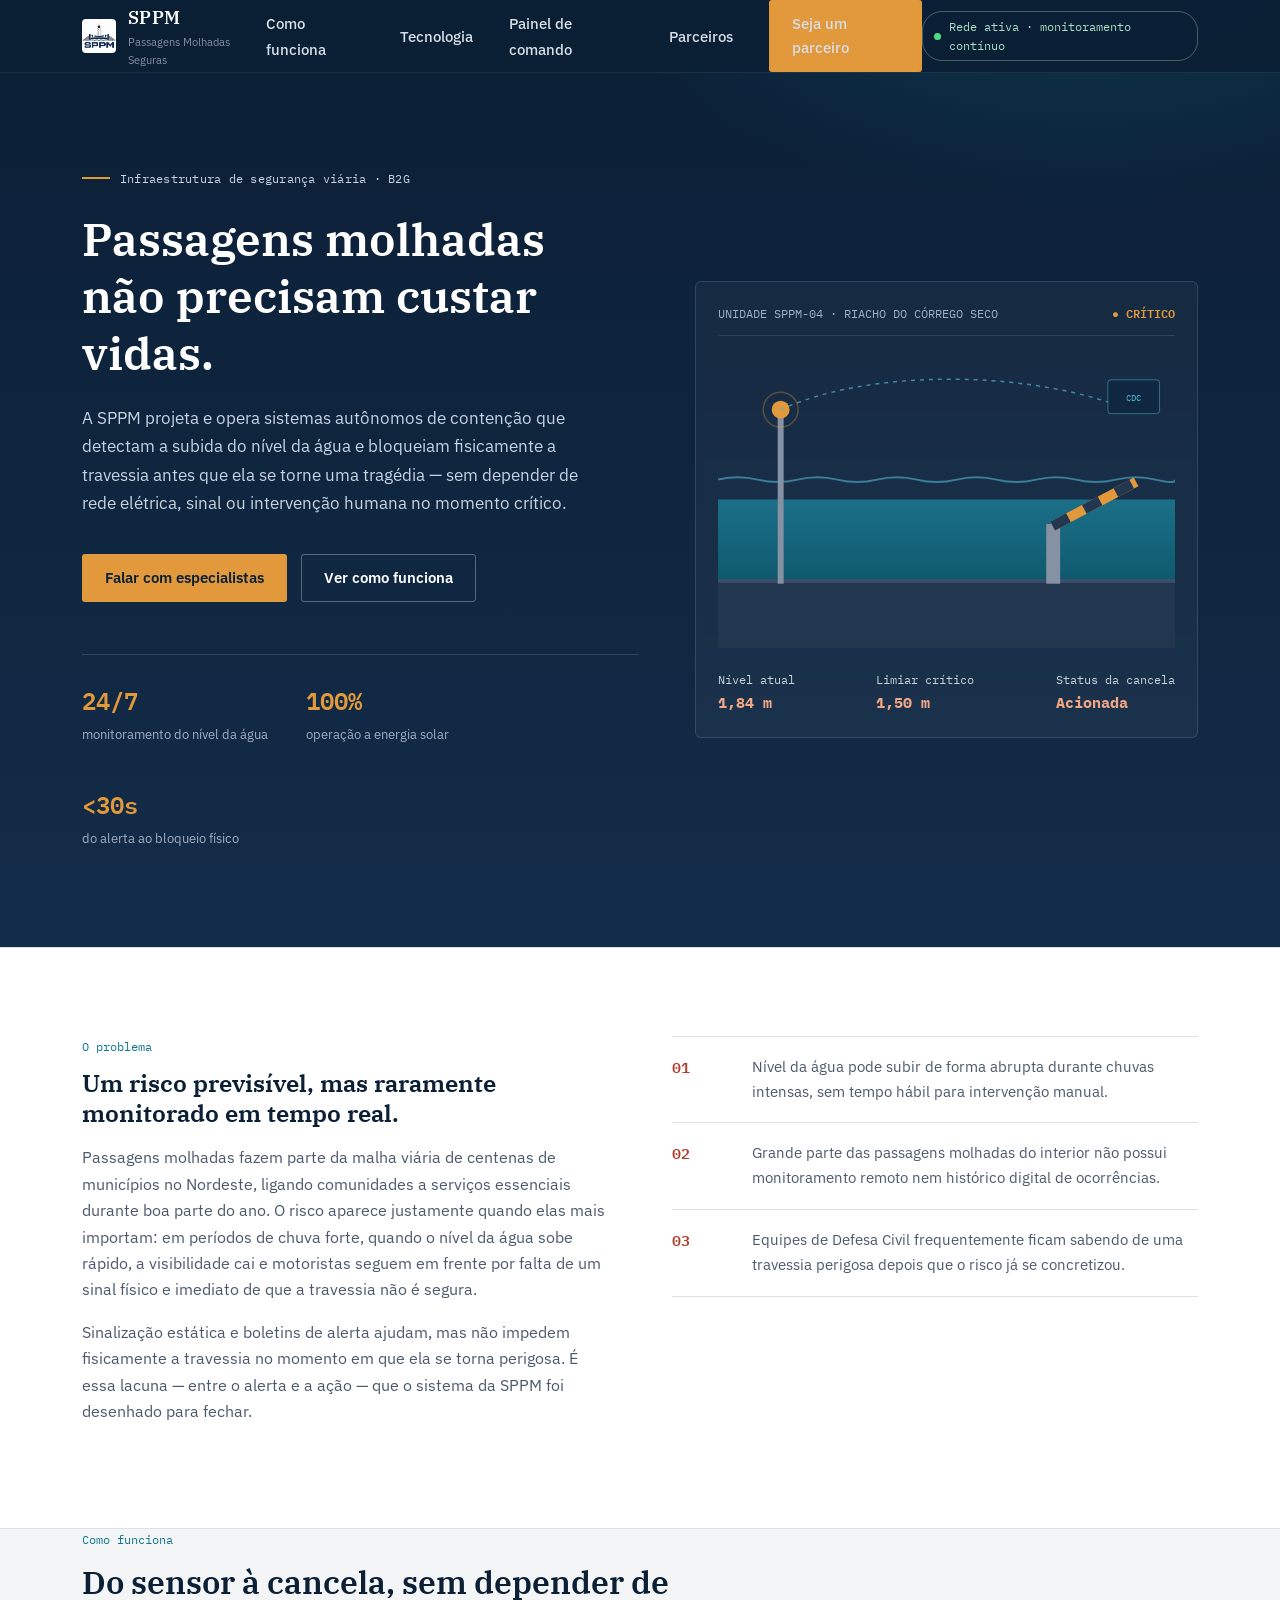
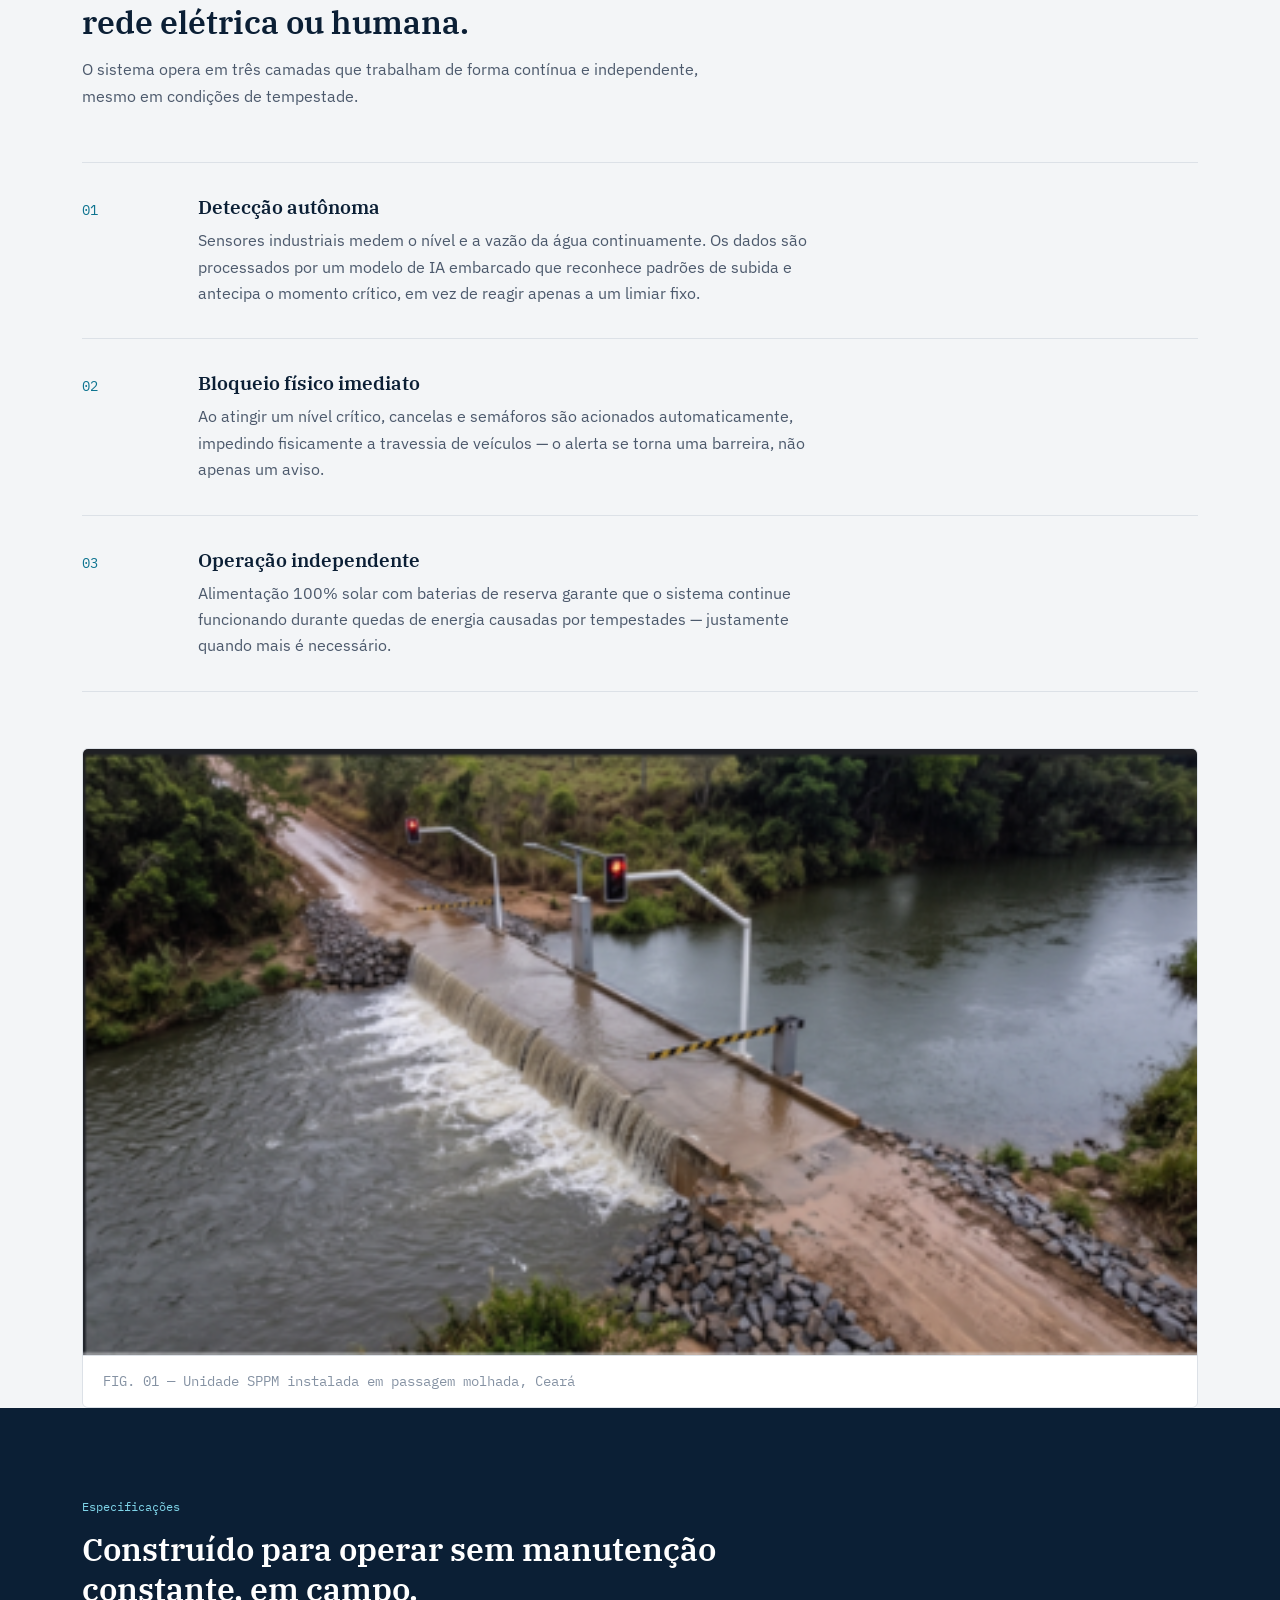
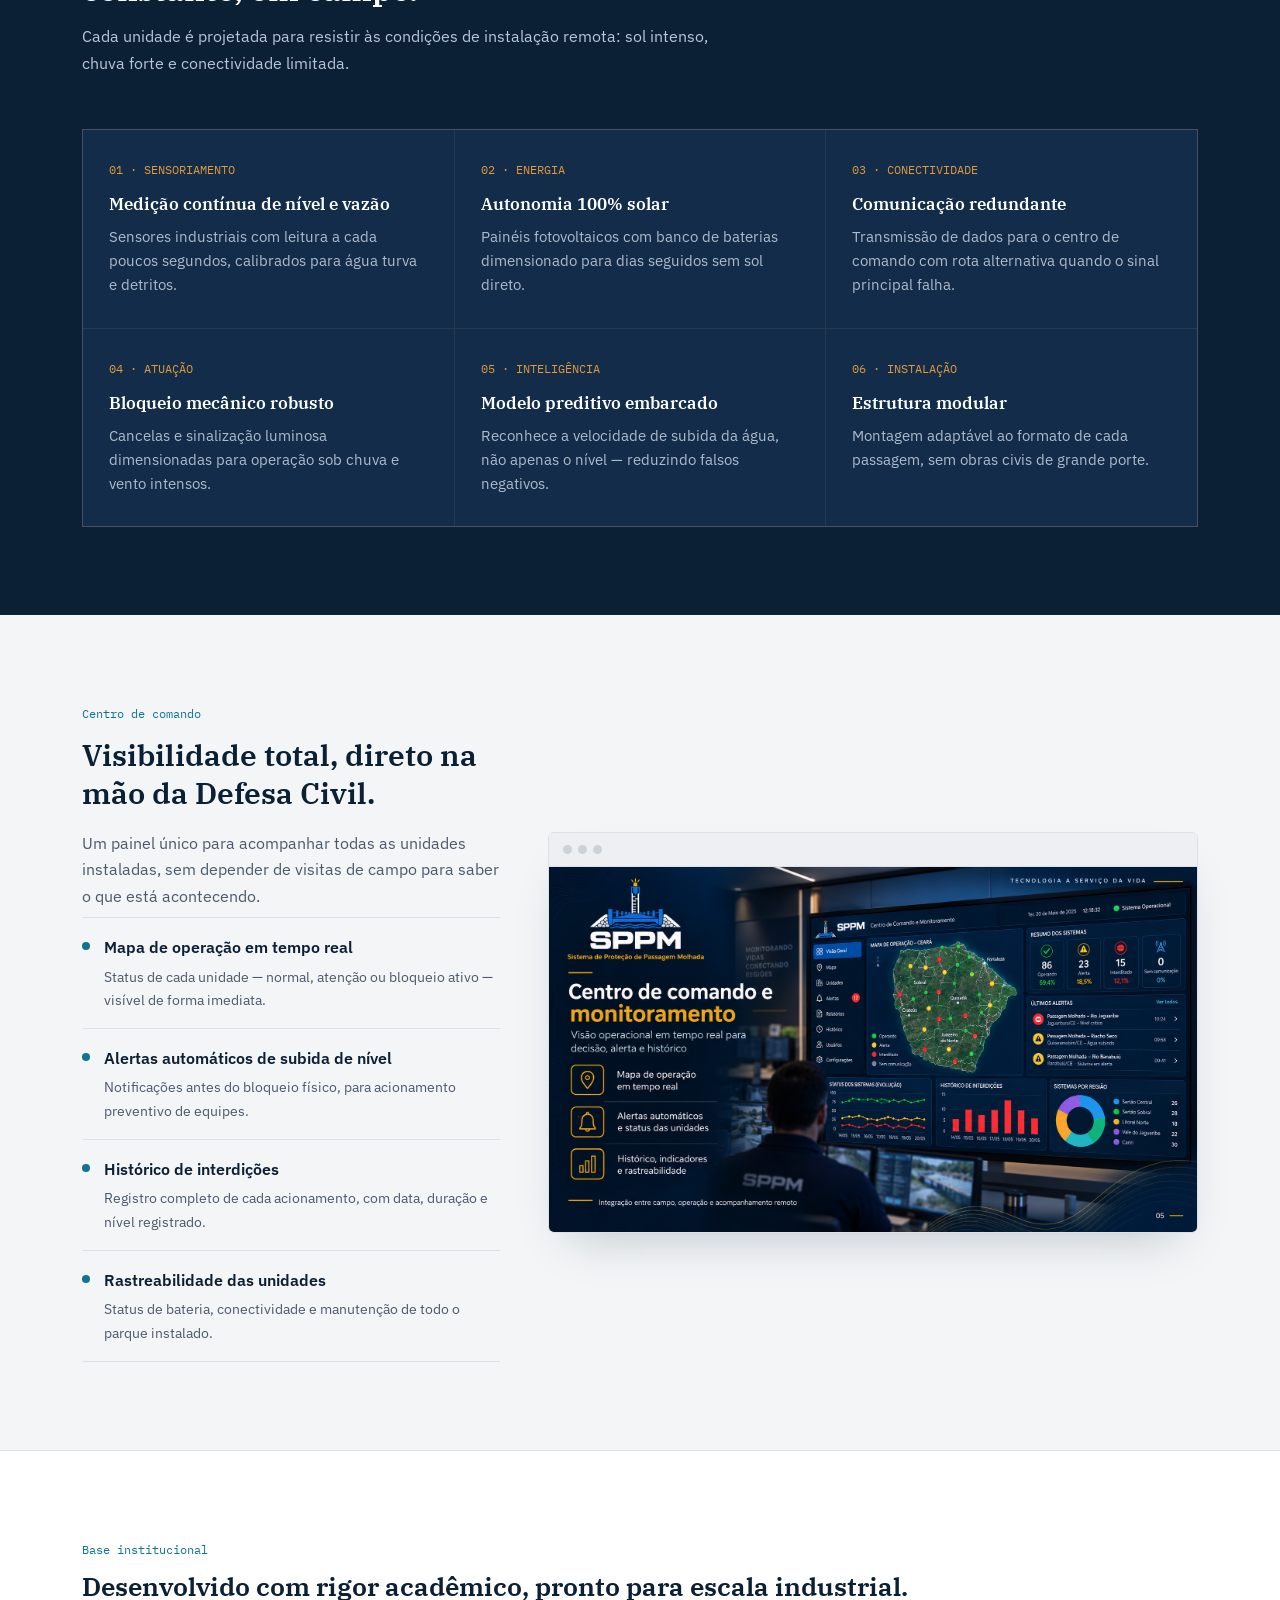
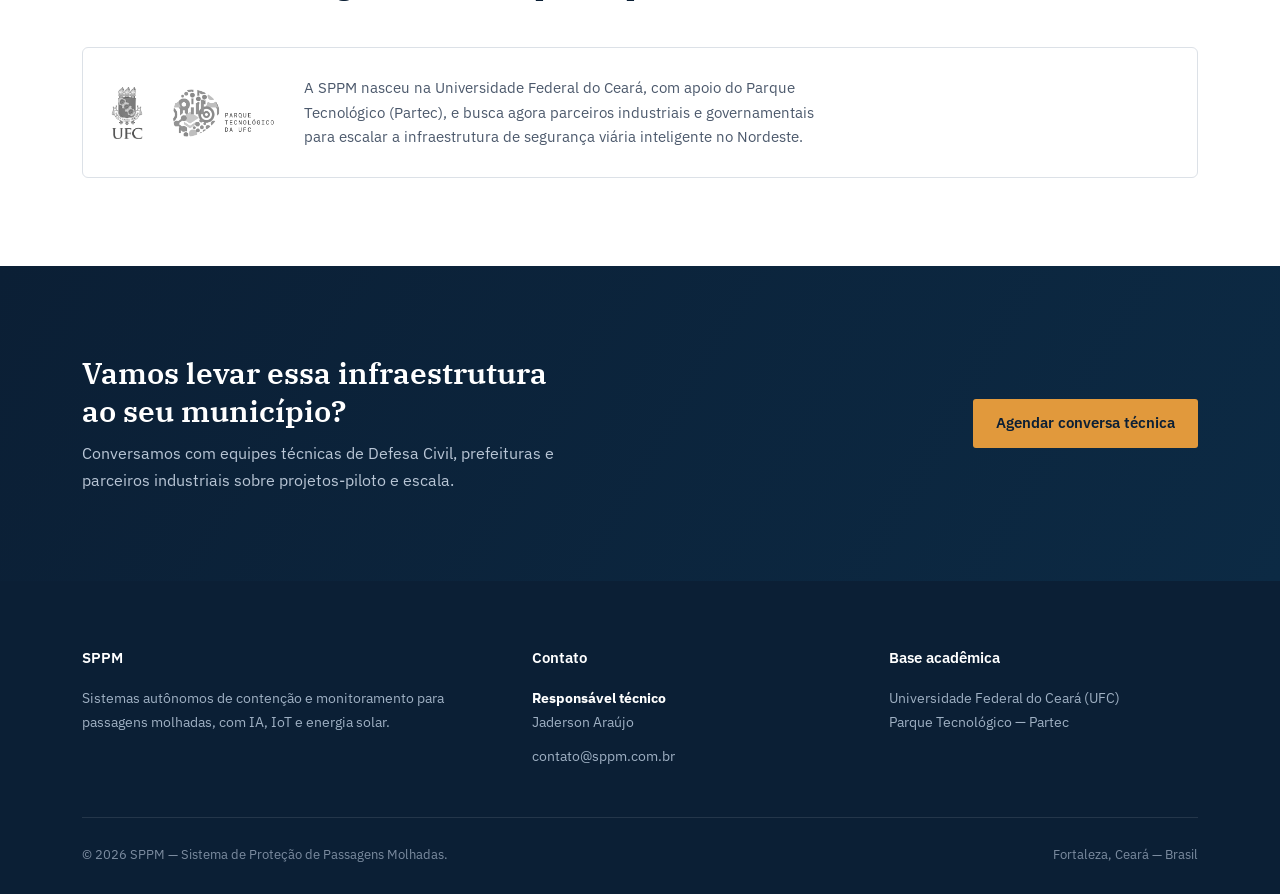
==== index.html @ a1c2010a "Update print statement from 'Hello' to 'Goodbye'" ====
<!DOCTYPE html>
<html lang="pt-BR">
<head>
<meta charset="UTF-8">
<meta name="viewport" content="width=device-width, initial-scale=1.0">
<title>SPPM — Sistema de Proteção de Passagens Molhadas</title>
<meta name="description" content="Contenção e monitoramento autônomo para passagens molhadas, com IA, IoT e energia solar. Infraestrutura de segurança viária para Defesa Civil e municípios.">
<link rel="preconnect" href="https://fonts.googleapis.com">
<link rel="preconnect" href="https://fonts.gstatic.com" crossorigin>
<link href="https://fonts.googleapis.com/css2?family=IBM+Plex+Serif:wght@500;600;700&family=IBM+Plex+Sans:wght@400;500;600;700&family=IBM+Plex+Mono:wght@400;500;600&display=swap" rel="stylesheet">
<style>
  :root{
    --ink:#0B1F35;
    --ink-2:#132C49;
    --steel:#4C596C;
    --steel-light:#8592A3;
    --paper:#F3F5F7;
    --panel:#FFFFFF;
    --line:#DCE1E7;
    --amber:#E1993C;
    --amber-dark:#B9782A;
    --teal:#0E7490;
    --danger:#B23A2A;
    --radius-sm:3px;
    --radius-md:6px;
    --maxw:1180px;
  }

  *{ margin:0; padding:0; box-sizing:border-box; }

  html{ scroll-behavior:smooth; }

  body{
    background:var(--paper);
    color:var(--steel);
    font-family:'IBM Plex Sans', sans-serif;
    font-size:16px;
    line-height:1.65;
    -webkit-font-smoothing:antialiased;
  }

  h1,h2,h3,h4{
    font-family:'IBM Plex Serif', serif;
    color:var(--ink);
    font-weight:600;
    line-height:1.25;
  }

  .mono{
    font-family:'IBM Plex Mono', monospace;
  }

  a{ color:inherit; }

  img{ max-width:100%; display:block; }

  .wrap{
    max-width:var(--maxw);
    margin:0 auto;
    padding:0 32px;
  }

  :focus-visible{
    outline:2px solid var(--amber);
    outline-offset:3px;
  }

  @media (prefers-reduced-motion: reduce){
    *{ animation-duration:0.001ms !important; animation-iteration-count:1 !important; transition-duration:0.001ms !important; scroll-behavior:auto !important; }
  }

  /* ---------- Header ---------- */
  header{
    position:fixed;
    top:0; left:0; right:0;
    z-index:1000;
    background:rgba(11,31,53,0.96);
    backdrop-filter:blur(6px);
    border-bottom:1px solid rgba(255,255,255,0.08);
  }

  .nav{
    display:flex;
    align-items:center;
    justify-content:space-between;
    height:72px;
    max-width:var(--maxw);
    margin:0 auto;
    padding:0 32px;
  }

  .brand{
    display:flex;
    align-items:center;
    gap:12px;
    text-decoration:none;
    color:#fff;
  }

  .brand img{
    height:34px;
    width:34px;
    object-fit:cover;
    border-radius:4px;
  }

  .brand-name{
    font-family:'IBM Plex Serif', serif;
    font-weight:600;
    font-size:1.15rem;
    letter-spacing:0.3px;
  }

  .brand-sub{
    display:block;
    font-family:'IBM Plex Sans', sans-serif;
    font-size:0.68rem;
    color:var(--steel-light);
    font-weight:400;
    margin-top:1px;
  }

  .nav-links{
    display:flex;
    align-items:center;
    gap:36px;
    list-style:none;
  }

  .nav-links a{
    color:#D7DEE7;
    text-decoration:none;
    font-size:0.92rem;
    font-weight:500;
    transition:color 0.2s;
  }

  .nav-links a:hover{ color:#fff; }

  .status-pill{
    display:flex;
    align-items:center;
    gap:8px;
    font-family:'IBM Plex Mono', monospace;
    font-size:0.72rem;
    color:#A9E0C4;
    border:1px solid rgba(169,224,196,0.35);
    padding:5px 11px;
    border-radius:20px;
  }

  .status-dot{
    width:7px; height:7px;
    border-radius:50%;
    background:#4ADE80;
    box-shadow:0 0 0 0 rgba(74,222,128,0.6);
    animation:pulse 2.2s infinite;
  }

  @keyframes pulse{
    0%{ box-shadow:0 0 0 0 rgba(74,222,128,0.5); }
    70%{ box-shadow:0 0 0 7px rgba(74,222,128,0); }
    100%{ box-shadow:0 0 0 0 rgba(74,222,128,0); }
  }

  .btn{
    display:inline-block;
    padding:11px 22px;
    border-radius:var(--radius-sm);
    font-weight:600;
    font-size:0.92rem;
    text-decoration:none;
    border:1px solid transparent;
    cursor:pointer;
    transition:all 0.2s ease;
  }

  .btn-primary{
    background:var(--amber);
    color:var(--ink);
  }
  .btn-primary:hover{ background:#eaa957; }

  .btn-ghost{
    background:transparent;
    border-color:rgba(255,255,255,0.3);
    color:#fff;
  }
  .btn-ghost:hover{ border-color:#fff; }

  .nav-toggle{
    display:none;
    background:none;
    border:none;
    color:#fff;
    font-size:1.6rem;
    cursor:pointer;
  }

  /* ---------- Hero ---------- */
  .hero{
    background:
      radial-gradient(ellipse 900px 500px at 85% -10%, rgba(14,116,144,0.35), transparent 60%),
      linear-gradient(180deg, var(--ink) 0%, var(--ink-2) 100%);
    padding:168px 0 96px;
    color:#fff;
    position:relative;
    overflow:hidden;
  }

  .hero-grid{
    display:grid;
    grid-template-columns:1.05fr 0.95fr;
    gap:56px;
    align-items:center;
  }

  .eyebrow-row{
    display:flex;
    align-items:center;
    gap:10px;
    margin-bottom:22px;
  }

  .eyebrow-line{
    width:28px; height:2px;
    background:var(--amber);
  }

  .eyebrow{
    font-family:'IBM Plex Mono', monospace;
    font-size:0.78rem;
    color:#C7D3E0;
    letter-spacing:0.02em;
  }

  .hero h1{
    color:#fff;
    font-size:2.85rem;
    max-width:600px;
    margin-bottom:22px;
  }

  .hero-lede{
    font-size:1.08rem;
    color:#C7D3E0;
    max-width:520px;
    margin-bottom:36px;
  }

  .hero-actions{
    display:flex;
    gap:14px;
    margin-bottom:52px;
    flex-wrap:wrap;
  }

  .hero-meta{
    display:flex;
    gap:38px;
    flex-wrap:wrap;
    border-top:1px solid rgba(255,255,255,0.14);
    padding-top:26px;
  }

  .hero-meta-item .num{
    font-family:'IBM Plex Mono', monospace;
    font-size:1.5rem;
    color:var(--amber);
    font-weight:600;
    display:block;
  }

  .hero-meta-item .label{
    font-size:0.82rem;
    color:#9FB0C3;
    margin-top:2px;
  }

  /* Hero diagram */
  .hero-panel{
    background:rgba(255,255,255,0.04);
    border:1px solid rgba(255,255,255,0.12);
    border-radius:var(--radius-md);
    padding:22px;
    backdrop-filter:blur(2px);
  }

  .hero-panel-head{
    display:flex;
    justify-content:space-between;
    align-items:center;
    margin-bottom:14px;
    font-family:'IBM Plex Mono', monospace;
    font-size:0.72rem;
    color:#9FB0C3;
    border-bottom:1px solid rgba(255,255,255,0.1);
    padding-bottom:12px;
  }

  .hero-panel-head .tag{
    color:var(--amber);
    font-weight:600;
  }

  .readout{
    font-family:'IBM Plex Mono', monospace;
    font-size:0.74rem;
    color:#C7D3E0;
    display:flex;
    justify-content:space-between;
    padding-top:14px;
  }

  .readout strong{
    color:#fff;
    font-size:0.95rem;
  }

  .readout.critical strong{ color:#F0A784; }

  /* ---------- Sections general ---------- */
  section{
    padding:88px 0;
  }

  .section-head{
    max-width:640px;
    margin-bottom:52px;
  }

  .section-tag{
    font-family:'IBM Plex Mono', monospace;
    font-size:0.78rem;
    color:var(--teal);
    margin-bottom:12px;
    display:block;
  }

  .section-head h2{
    font-size:2rem;
    margin-bottom:14px;
  }

  .section-head p{
    font-size:1.03rem;
    color:var(--steel);
  }

  /* ---------- Contexto / problema ---------- */
  .contexto{
    background:var(--panel);
    border-top:1px solid var(--line);
    border-bottom:1px solid var(--line);
  }

  .contexto-grid{
    display:grid;
    grid-template-columns:1fr 1fr;
    gap:64px;
    align-items:start;
  }

  .contexto-grid h3{
    font-size:1.5rem;
    margin-bottom:16px;
  }

  .contexto-grid p{
    margin-bottom:16px;
  }

  .fact-list{
    list-style:none;
    border-top:1px solid var(--line);
  }

  .fact-list li{
    display:flex;
    gap:16px;
    padding:18px 0;
    border-bottom:1px solid var(--line);
  }

  .fact-list .fig{
    font-family:'IBM Plex Mono', monospace;
    font-weight:600;
    color:var(--danger);
    min-width:64px;
    font-size:0.95rem;
  }

  .fact-list .desc{
    font-size:0.94rem;
    color:var(--steel);
  }

  /* ---------- Como funciona ---------- */
  .steps{
    counter-reset:step;
  }

  .step-row{
    display:grid;
    grid-template-columns:88px 1fr;
    gap:28px;
    padding:32px 0;
    border-top:1px solid var(--line);
  }

  .steps .step-row:last-child{
    border-bottom:1px solid var(--line);
  }

  .step-num{
    counter-increment:step;
    font-family:'IBM Plex Mono', monospace;
    font-size:0.85rem;
    color:var(--teal);
    padding-top:4px;
  }

  .step-num::before{
    content:"0" counter(step);
  }

  .step-body h4{
    font-size:1.2rem;
    color:var(--ink);
    margin-bottom:8px;
  }

  .step-body p{
    max-width:620px;
    color:var(--steel);
  }

  .como-media{
    margin-top:56px;
    border:1px solid var(--line);
    border-radius:var(--radius-md);
    overflow:hidden;
  }

  .como-media img{ width:100%; }

  .como-media-caption{
    padding:14px 20px;
    font-size:0.86rem;
    color:var(--steel-light);
    background:var(--panel);
    border-top:1px solid var(--line);
    font-family:'IBM Plex Mono', monospace;
  }

  /* ---------- Especificações técnicas ---------- */
  .tecnologia{
    background:var(--ink);
    color:#fff;
  }

  .tecnologia .section-head h2,
  .tecnologia .section-head p{
    color:#fff;
  }
  .tecnologia .section-head p{ color:#B9C6D6; }

  .spec-grid{
    display:grid;
    grid-template-columns:repeat(3, 1fr);
    gap:1px;
    background:rgba(255,255,255,0.12);
    border:1px solid rgba(255,255,255,0.12);
  }

  .spec-card{
    background:var(--ink-2);
    padding:30px 26px;
  }

  .spec-card .idx{
    font-family:'IBM Plex Mono', monospace;
    font-size:0.75rem;
    color:var(--amber);
    display:block;
    margin-bottom:14px;
  }

  .spec-card h4{
    color:#fff;
    font-size:1.05rem;
    margin-bottom:10px;
  }

  .spec-card p{
    color:#AEBBCC;
    font-size:0.92rem;
  }

  /* ---------- Painel / comando ---------- */
  .comando{
    background:var(--paper);
  }

  .comando-layout{
    display:grid;
    grid-template-columns:0.9fr 1.4fr;
    gap:48px;
    align-items:center;
  }

  .comando-feature{
    display:flex;
    gap:14px;
    padding:16px 0;
    border-top:1px solid var(--line);
  }

  .comando-feature:last-child{ border-bottom:1px solid var(--line); }

  .comando-feature .dot{
    width:8px; height:8px;
    border-radius:50%;
    background:var(--teal);
    margin-top:8px;
    flex-shrink:0;
  }

  .comando-feature h5{
    color:var(--ink);
    font-size:1rem;
    font-family:'IBM Plex Sans', sans-serif;
    font-weight:600;
    margin-bottom:4px;
  }

  .comando-feature p{
    font-size:0.9rem;
    color:var(--steel);
  }

  .painel-frame{
    border:1px solid var(--line);
    border-radius:var(--radius-md);
    overflow:hidden;
    background:var(--panel);
    box-shadow:0 24px 48px -24px rgba(11,31,53,0.25);
  }

  .painel-frame-bar{
    display:flex;
    gap:6px;
    padding:12px 14px;
    background:#EDEFF2;
    border-bottom:1px solid var(--line);
  }

  .painel-frame-bar span{
    width:9px; height:9px;
    border-radius:50%;
    background:#CBD2DA;
  }

  /* ---------- Parceiros ---------- */
  .parceiros{
    border-top:1px solid var(--line);
    background:var(--panel);
  }

  .parceiros-head{
    display:flex;
    justify-content:space-between;
    align-items:flex-end;
    gap:24px;
    margin-bottom:44px;
    flex-wrap:wrap;
  }

  .parceiros-head h2{ font-size:1.6rem; }

  .base-academica{
    display:flex;
    align-items:center;
    gap:28px;
    padding:28px;
    border:1px solid var(--line);
    border-radius:var(--radius-md);
    flex-wrap:wrap;
  }

  .base-academica img{
    height:52px;
    filter:grayscale(100%);
    opacity:0.75;
  }

  .base-academica p{
    font-size:0.92rem;
    color:var(--steel);
    max-width:520px;
  }

  /* ---------- CTA final ---------- */
  .cta-final{
    background:linear-gradient(120deg, var(--ink) 0%, #0C2A44 100%);
    color:#fff;
    text-align:left;
  }

  .cta-final-inner{
    display:flex;
    justify-content:space-between;
    align-items:center;
    gap:40px;
    flex-wrap:wrap;
  }

  .cta-final h2{
    color:#fff;
    font-size:1.9rem;
    max-width:480px;
    margin-bottom:10px;
  }

  .cta-final p{
    color:#B9C6D6;
    max-width:480px;
  }

  /* ---------- Footer ---------- */
  footer{
    background:var(--ink);
    color:#B9C6D6;
    padding:64px 0 28px;
  }

  .footer-grid{
    display:grid;
    grid-template-columns:1.3fr 1fr 1fr;
    gap:48px;
    padding-bottom:40px;
    border-bottom:1px solid rgba(255,255,255,0.1);
  }

  .footer-grid h5{
    color:#fff;
    font-size:0.95rem;
    margin-bottom:16px;
    font-family:'IBM Plex Sans', sans-serif;
    font-weight:600;
  }

  .footer-grid p, .footer-grid a{
    font-size:0.9rem;
    color:#9FB0C3;
    text-decoration:none;
    display:block;
    margin-bottom:10px;
  }

  .footer-grid a:hover{ color:#fff; }

  .footer-bottom{
    display:flex;
    justify-content:space-between;
    align-items:center;
    padding-top:26px;
    flex-wrap:wrap;
    gap:16px;
    font-size:0.82rem;
    color:#7C8CA0;
  }

  /* ---------- Responsive ---------- */
  @media (max-width: 900px){
    .nav-links{
      position:fixed;
      top:72px; left:0; right:0;
      background:var(--ink);
      flex-direction:column;
      align-items:flex-start;
      padding:24px 32px;
      gap:20px;
      border-bottom:1px solid rgba(255,255,255,0.1);
      display:none;
    }
    .nav-links.open{ display:flex; }
    .nav-toggle{ display:block; }
    .status-pill{ display:none; }

    .hero-grid,
    .contexto-grid,
    .comando-layout{
      grid-template-columns:1fr;
    }
    .hero{ padding-top:132px; }
    .hero h1{ font-size:2.1rem; }
    .spec-grid{ grid-template-columns:1fr; }
    .footer-grid{ grid-template-columns:1fr; gap:32px; }
    .cta-final-inner{ flex-direction:column; align-items:flex-start; }
    section{ padding:64px 0; }
  }
</style>
</head>
<body>

<header>
  <nav class="nav">
    <a href="#" class="brand">
      <img src="Logo.jpeg" alt="Logo SPPM" onerror="this.style.display='none'">
      <span>
        <span class="brand-name">SPPM</span>
        <span class="brand-sub">Passagens Molhadas Seguras</span>
      </span>
    </a>

    <ul class="nav-links" id="navLinks">
      <li><a href="#funciona">Como funciona</a></li>
      <li><a href="#tecnologia">Tecnologia</a></li>
      <li><a href="#painel">Painel de comando</a></li>
      <li><a href="#parceiros">Parceiros</a></li>
      <li><a href="#contato" class="btn btn-primary">Seja um parceiro</a></li>
    </ul>

    <div style="display:flex; align-items:center; gap:16px;">
      <span class="status-pill"><span class="status-dot"></span>Rede ativa · monitoramento contínuo</span>
      <button class="nav-toggle" id="navToggle" aria-label="Abrir menu" aria-expanded="false">☰</button>
    </div>
  </nav>
</header>

<section class="hero">
  <div class="wrap hero-grid">
    <div>
      <div class="eyebrow-row">
        <span class="eyebrow-line"></span>
        <span class="eyebrow">Infraestrutura de segurança viária · B2G</span>
      </div>
      <h1>Passagens molhadas não precisam custar vidas.</h1>
      <p class="hero-lede">
        A SPPM projeta e opera sistemas autônomos de contenção que detectam a subida do nível da água
        e bloqueiam fisicamente a travessia antes que ela se torne uma tragédia — sem depender de
        rede elétrica, sinal ou intervenção humana no momento crítico.
      </p>
      <div class="hero-actions">
        <a href="#contato" class="btn btn-primary">Falar com especialistas</a>
        <a href="#funciona" class="btn btn-ghost">Ver como funciona</a>
      </div>
      <div class="hero-meta">
        <div class="hero-meta-item">
          <span class="num mono">24/7</span>
          <span class="label">monitoramento do nível da água</span>
        </div>
        <div class="hero-meta-item">
          <span class="num mono">100%</span>
          <span class="label">operação a energia solar</span>
        </div>
        <div class="hero-meta-item">
          <span class="num mono">&lt;30s</span>
          <span class="label">do alerta ao bloqueio físico</span>
        </div>
      </div>
    </div>

    <div class="hero-panel">
      <div class="hero-panel-head">
        <span>UNIDADE SPPM-04 · RIACHO DO CÓRREGO SECO</span>
        <span class="tag">● CRÍTICO</span>
      </div>
      <svg viewBox="0 0 460 300" xmlns="http://www.w3.org/2000/svg" role="img" aria-label="Diagrama esquemático de sensor de nível e cancela automática sobre uma passagem molhada">
        <defs>
          <linearGradient id="waterGrad" x1="0" y1="0" x2="0" y2="1">
            <stop offset="0%" stop-color="#1B7A93" stop-opacity="0.85"/>
            <stop offset="100%" stop-color="#0E5C70" stop-opacity="0.95"/>
          </linearGradient>
        </defs>

        <!-- road -->
        <rect x="0" y="230" width="460" height="70" fill="#22364F"/>
        <rect x="0" y="230" width="460" height="4" fill="#3A4F6A"/>

        <!-- water rising, animated -->
        <rect x="0" y="150" width="460" height="80" fill="url(#waterGrad)">
          <animate attributeName="y" values="170;150;170" dur="6s" repeatCount="indefinite"/>
          <animate attributeName="height" values="60;80;60" dur="6s" repeatCount="indefinite"/>
        </rect>
        <path d="M0 150 Q 20 145 40 150 T 80 150 T 120 150 T 160 150 T 200 150 T 240 150 T 280 150 T 320 150 T 360 150 T 400 150 T 440 150 T 460 150" stroke="#4FB6CE" stroke-width="2" fill="none" opacity="0.6">
          <animate attributeName="d" dur="6s" repeatCount="indefinite"
            values="
            M0 150 Q 20 145 40 150 T 80 150 T 120 150 T 160 150 T 200 150 T 240 150 T 280 150 T 320 150 T 360 150 T 400 150 T 440 150 T 460 150;
            M0 130 Q 20 125 40 130 T 80 130 T 120 130 T 160 130 T 200 130 T 240 130 T 280 130 T 320 130 T 360 130 T 400 130 T 440 130 T 460 130;
            M0 150 Q 20 145 40 150 T 80 150 T 120 150 T 160 150 T 200 150 T 240 150 T 280 150 T 320 150 T 360 150 T 400 150 T 440 150 T 460 150"/>
        </path>

        <!-- sensor pole -->
        <rect x="60" y="60" width="6" height="175" fill="#8592A3"/>
        <circle cx="63" cy="60" r="9" fill="#E1993C"/>
        <circle cx="63" cy="60" r="16" fill="none" stroke="#E1993C" stroke-width="1.5" opacity="0.6">
          <animate attributeName="r" values="10;24;10" dur="2.4s" repeatCount="indefinite"/>
          <animate attributeName="opacity" values="0.7;0;0.7" dur="2.4s" repeatCount="indefinite"/>
        </circle>

        <!-- barrier gate -->
        <rect x="330" y="175" width="14" height="60" fill="#8592A3"/>
        <g transform="rotate(-28 337 178)">
          <rect x="337" y="172" width="95" height="10" fill="#E1993C"/>
          <rect x="337" y="172" width="18" height="10" fill="#22364F"/>
          <rect x="373" y="172" width="18" height="10" fill="#22364F"/>
          <rect x="409" y="172" width="18" height="10" fill="#22364F"/>
        </g>

        <!-- signal line to command center -->
        <path d="M63 60 C 150 20, 300 20, 400 55" stroke="#4FB6CE" stroke-width="1.5" stroke-dasharray="4 5" fill="none" opacity="0.7"/>
        <rect x="392" y="30" width="52" height="34" rx="3" fill="#0F2740" stroke="#4FB6CE" stroke-opacity="0.5"/>
        <text x="418" y="51" text-anchor="middle" font-family="IBM Plex Mono, monospace" font-size="9" fill="#4FB6CE">CDC</text>
      </svg>
      <div class="readout critical">
        <span>Nível atual<br><strong>1,84 m</strong></span>
        <span>Limiar crítico<br><strong>1,50 m</strong></span>
        <span>Status da cancela<br><strong>Acionada</strong></span>
      </div>
    </div>
  </div>
</section>

<section class="contexto">
  <div class="wrap contexto-grid">
    <div>
      <span class="section-tag mono">O problema</span>
      <h3>Um risco previsível, mas raramente monitorado em tempo real.</h3>
      <p>
        Passagens molhadas fazem parte da malha viária de centenas de municípios no Nordeste, ligando
        comunidades a serviços essenciais durante boa parte do ano. O risco aparece justamente quando
        elas mais importam: em períodos de chuva forte, quando o nível da água sobe rápido, a visibilidade
        cai e motoristas seguem em frente por falta de um sinal físico e imediato de que a travessia
        não é segura.
      </p>
      <p>
        Sinalização estática e boletins de alerta ajudam, mas não impedem fisicamente a travessia no
        momento em que ela se torna perigosa. É essa lacuna — entre o alerta e a ação — que o sistema
        da SPPM foi desenhado para fechar.
      </p>
    </div>
    <ul class="fact-list">
      <li>
        <span class="fig mono">01</span>
        <span class="desc">Nível da água pode subir de forma abrupta durante chuvas intensas, sem tempo hábil para intervenção manual.</span>
      </li>
      <li>
        <span class="fig mono">02</span>
        <span class="desc">Grande parte das passagens molhadas do interior não possui monitoramento remoto nem histórico digital de ocorrências.</span>
      </li>
      <li>
        <span class="fig mono">03</span>
        <span class="desc">Equipes de Defesa Civil frequentemente ficam sabendo de uma travessia perigosa depois que o risco já se concretizou.</span>
      </li>
    </ul>
  </div>
</section>

<section id="funciona" class="wrap">
  <div class="section-head">
    <span class="section-tag mono">Como funciona</span>
    <h2>Do sensor à cancela, sem depender de rede elétrica ou humana.</h2>
    <p>O sistema opera em três camadas que trabalham de forma contínua e independente, mesmo em condições de tempestade.</p>
  </div>

  <div class="steps">
    <div class="step-row">
      <div class="step-num"></div>
      <div class="step-body">
        <h4>Detecção autônoma</h4>
        <p>Sensores industriais medem o nível e a vazão da água continuamente. Os dados são processados
        por um modelo de IA embarcado que reconhece padrões de subida e antecipa o momento crítico,
        em vez de reagir apenas a um limiar fixo.</p>
      </div>
    </div>
    <div class="step-row">
      <div class="step-num"></div>
      <div class="step-body">
        <h4>Bloqueio físico imediato</h4>
        <p>Ao atingir um nível crítico, cancelas e semáforos são acionados automaticamente, impedindo
        fisicamente a travessia de veículos — o alerta se torna uma barreira, não apenas um aviso.</p>
      </div>
    </div>
    <div class="step-row">
      <div class="step-num"></div>
      <div class="step-body">
        <h4>Operação independente</h4>
        <p>Alimentação 100% solar com baterias de reserva garante que o sistema continue funcionando
        durante quedas de energia causadas por tempestades — justamente quando mais é necessário.</p>
      </div>
    </div>
  </div>

  <div class="como-media">
    <img src="rio.png" alt="Passagem molhada com sistema SPPM instalado, em operação">
    <div class="como-media-caption">FIG. 01 — Unidade SPPM instalada em passagem molhada, Ceará</div>
  </div>
</section>

<section id="tecnologia" class="tecnologia">
  <div class="wrap">
    <div class="section-head">
      <span class="section-tag mono" style="color:#7FD4E8;">Especificações</span>
      <h2>Construído para operar sem manutenção constante, em campo.</h2>
      <p>Cada unidade é projetada para resistir às condições de instalação remota: sol intenso, chuva forte e conectividade limitada.</p>
    </div>

    <div class="spec-grid">
      <div class="spec-card">
        <span class="idx mono">01 · SENSORIAMENTO</span>
        <h4>Medição contínua de nível e vazão</h4>
        <p>Sensores industriais com leitura a cada poucos segundos, calibrados para água turva e detritos.</p>
      </div>
      <div class="spec-card">
        <span class="idx mono">02 · ENERGIA</span>
        <h4>Autonomia 100% solar</h4>
        <p>Painéis fotovoltaicos com banco de baterias dimensionado para dias seguidos sem sol direto.</p>
      </div>
      <div class="spec-card">
        <span class="idx mono">03 · CONECTIVIDADE</span>
        <h4>Comunicação redundante</h4>
        <p>Transmissão de dados para o centro de comando com rota alternativa quando o sinal principal falha.</p>
      </div>
      <div class="spec-card">
        <span class="idx mono">04 · ATUAÇÃO</span>
        <h4>Bloqueio mecânico robusto</h4>
        <p>Cancelas e sinalização luminosa dimensionadas para operação sob chuva e vento intensos.</p>
      </div>
      <div class="spec-card">
        <span class="idx mono">05 · INTELIGÊNCIA</span>
        <h4>Modelo preditivo embarcado</h4>
        <p>Reconhece a velocidade de subida da água, não apenas o nível — reduzindo falsos negativos.</p>
      </div>
      <div class="spec-card">
        <span class="idx mono">06 · INSTALAÇÃO</span>
        <h4>Estrutura modular</h4>
        <p>Montagem adaptável ao formato de cada passagem, sem obras civis de grande porte.</p>
      </div>
    </div>
  </div>
</section>

<section id="painel" class="comando">
  <div class="wrap comando-layout">
    <div>
      <span class="section-tag mono">Centro de comando</span>
      <h2 style="font-size:1.9rem; margin-bottom:18px;">Visibilidade total, direto na mão da Defesa Civil.</h2>
      <p style="margin-bottom:8px; color:var(--steel);">Um painel único para acompanhar todas as unidades instaladas, sem depender de visitas de campo para saber o que está acontecendo.</p>

      <div class="comando-feature">
        <span class="dot"></span>
        <div><h5>Mapa de operação em tempo real</h5><p>Status de cada unidade — normal, atenção ou bloqueio ativo — visível de forma imediata.</p></div>
      </div>
      <div class="comando-feature">
        <span class="dot"></span>
        <div><h5>Alertas automáticos de subida de nível</h5><p>Notificações antes do bloqueio físico, para acionamento preventivo de equipes.</p></div>
      </div>
      <div class="comando-feature">
        <span class="dot"></span>
        <div><h5>Histórico de interdições</h5><p>Registro completo de cada acionamento, com data, duração e nível registrado.</p></div>
      </div>
      <div class="comando-feature">
        <span class="dot"></span>
        <div><h5>Rastreabilidade das unidades</h5><p>Status de bateria, conectividade e manutenção de todo o parque instalado.</p></div>
      </div>
    </div>

    <div class="painel-frame">
      <div class="painel-frame-bar"><span></span><span></span><span></span></div>
      <img src="painel.png" alt="Painel de comando SPPM mostrando mapa de unidades e alertas">
    </div>
  </div>
</section>

<section id="parceiros" class="parceiros">
  <div class="wrap">
    <div class="parceiros-head">
      <div>
        <span class="section-tag mono">Base institucional</span>
        <h2>Desenvolvido com rigor acadêmico, pronto para escala industrial.</h2>
      </div>
    </div>

    <div class="base-academica">
      <img src="ufc%20logo.png" alt="Universidade Federal do Ceará">
      <img src="partec%20logo.png" alt="Parque Tecnológico Partec">
      <p>
        A SPPM nasceu na Universidade Federal do Ceará, com apoio do Parque Tecnológico (Partec),
        e busca agora parceiros industriais e governamentais para escalar a infraestrutura de segurança
        viária inteligente no Nordeste.
      </p>
    </div>
  </div>
</section>

<section class="cta-final">
  <div class="wrap cta-final-inner">
    <div>
      <h2>Vamos levar essa infraestrutura ao seu município?</h2>
      <p>Conversamos com equipes técnicas de Defesa Civil, prefeituras e parceiros industriais sobre projetos-piloto e escala.</p>
    </div>
    <a href="#contato" class="btn btn-primary">Agendar conversa técnica</a>
  </div>
</section>

<footer id="contato">
  <div class="wrap">
    <div class="footer-grid">
      <div>
        <h5>SPPM</h5>
        <p>Sistemas autônomos de contenção e monitoramento para passagens molhadas, com IA, IoT e energia solar.</p>
      </div>
      <div>
        <h5>Contato</h5>
        <p><strong style="color:#fff;">Responsável técnico</strong><br>Jaderson Araújo</p>
        <a href="mailto:contato@sppm.com.br">contato@sppm.com.br</a>
      </div>
      <div>
        <h5>Base acadêmica</h5>
        <p>Universidade Federal do Ceará (UFC)<br>Parque Tecnológico — Partec</p>
      </div>
    </div>
    <div class="footer-bottom wrap" style="padding-left:0; padding-right:0;">
      <span>© <span id="year"></span> SPPM — Sistema de Proteção de Passagens Molhadas.</span>
      <span>Fortaleza, Ceará — Brasil</span>
    </div>
  </div>
</footer>

<script>
  document.getElementById('year').textContent = new Date().getFullYear();

  const toggle = document.getElementById('navToggle');
  const links = document.getElementById('navLinks');
  toggle.addEventListener('click', () => {
    const isOpen = links.classList.toggle('open');
    toggle.setAttribute('aria-expanded', isOpen);
  });
  links.querySelectorAll('a').forEach(a => a.addEventListener('click', () => {
    links.classList.remove('open');
    toggle.setAttribute('aria-expanded', 'false');
  }));
</script>

</body>
</html>
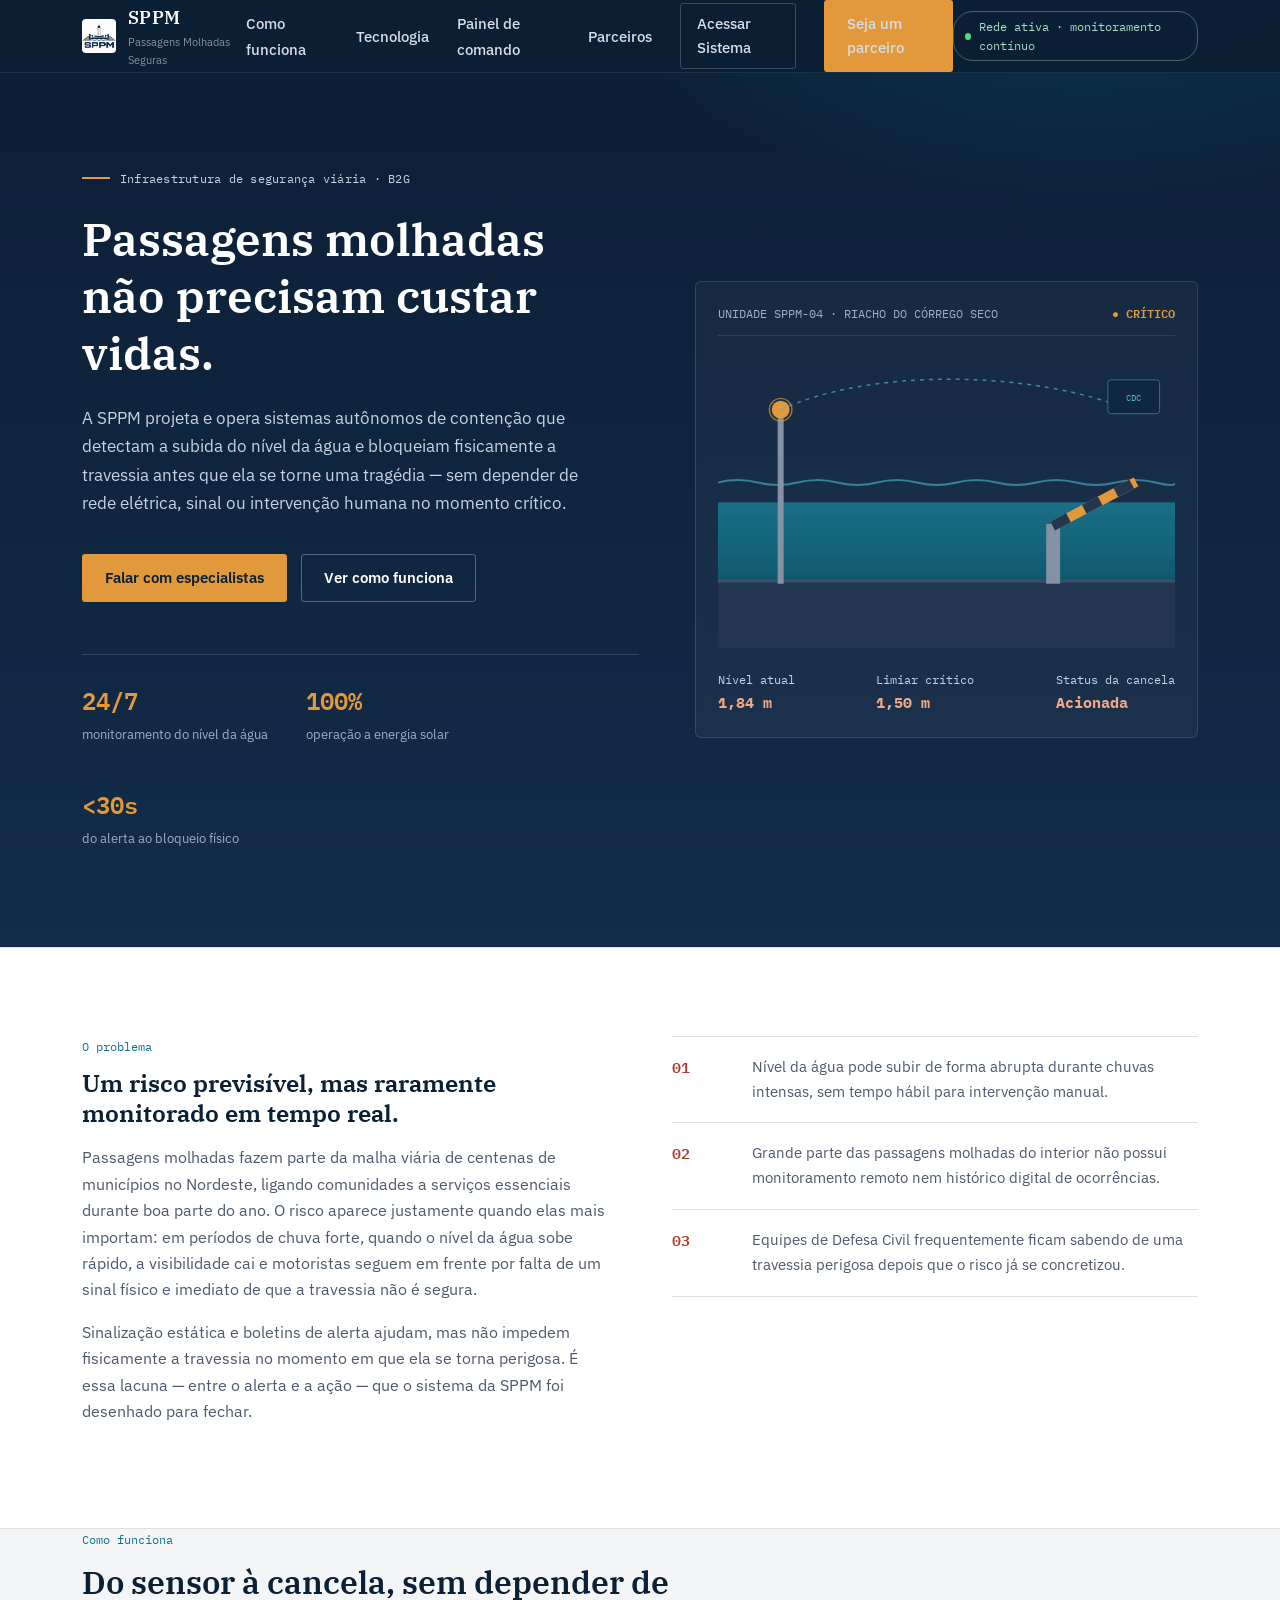
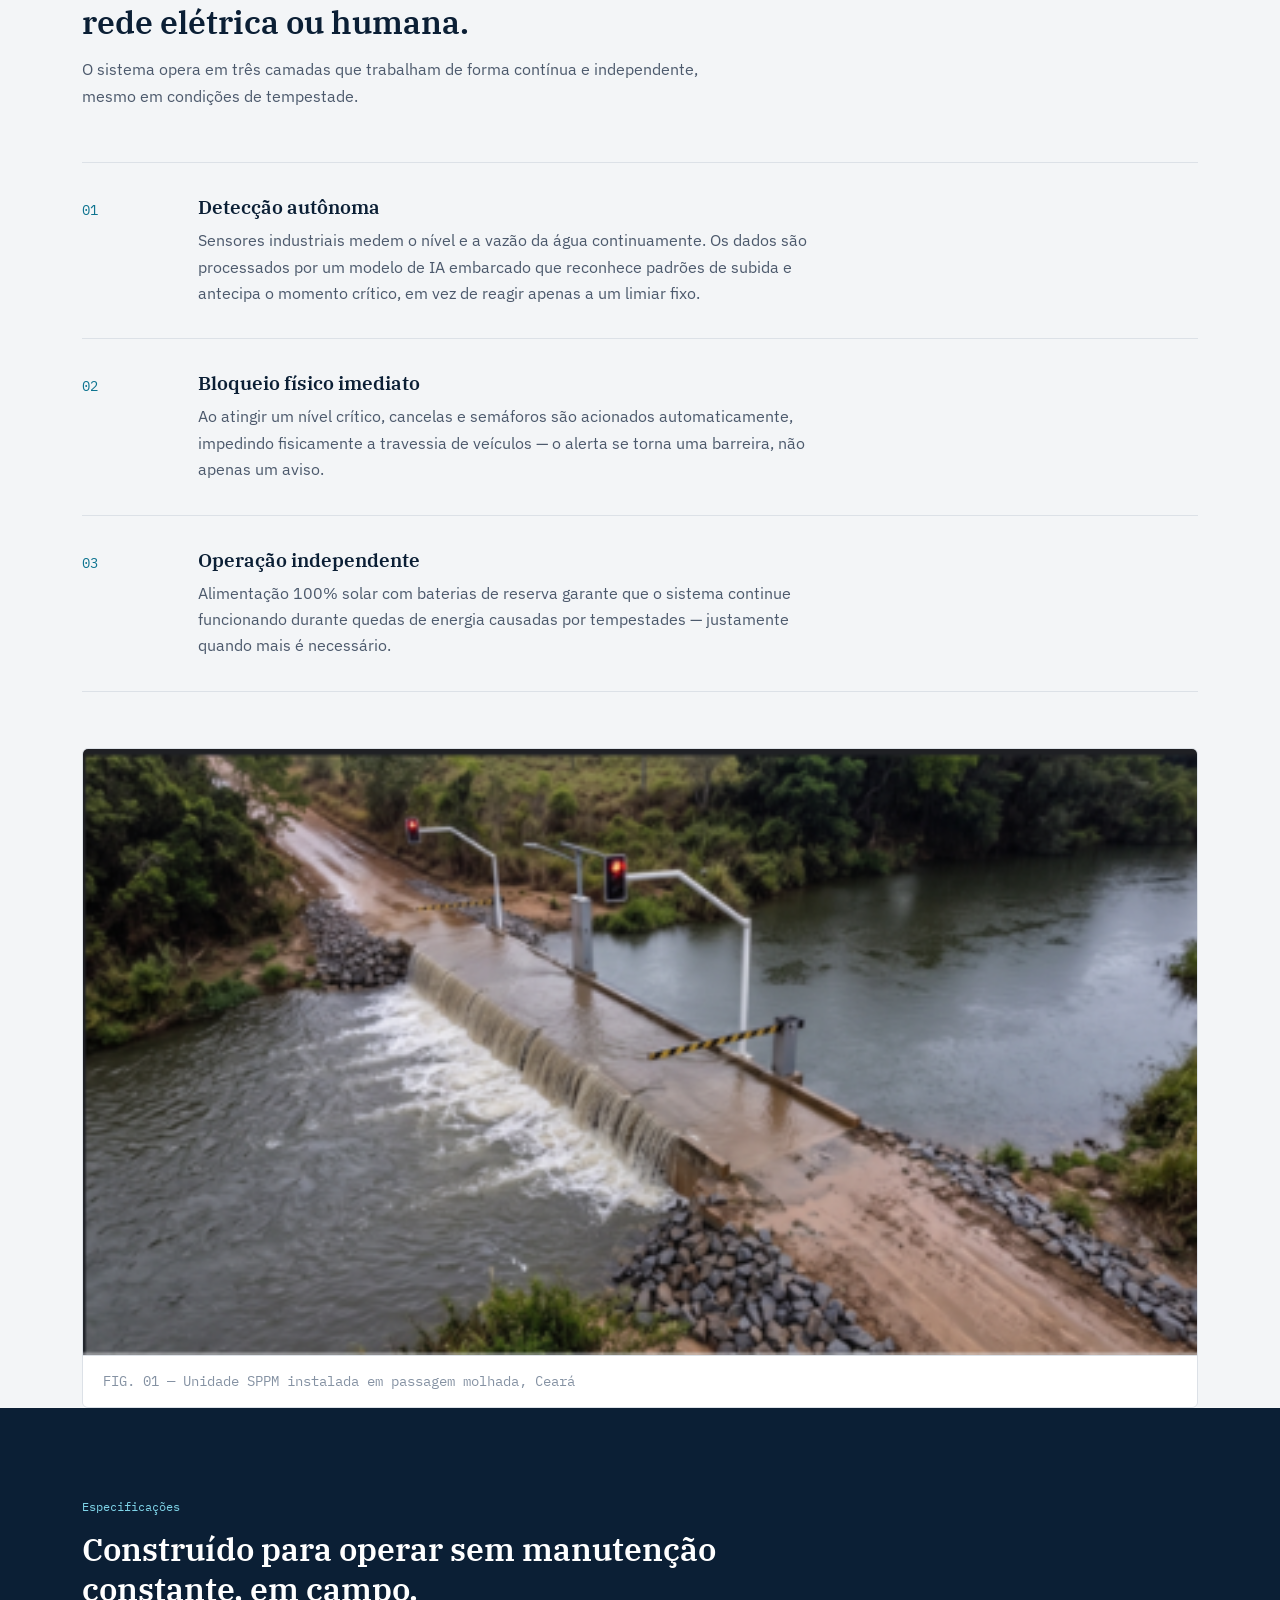
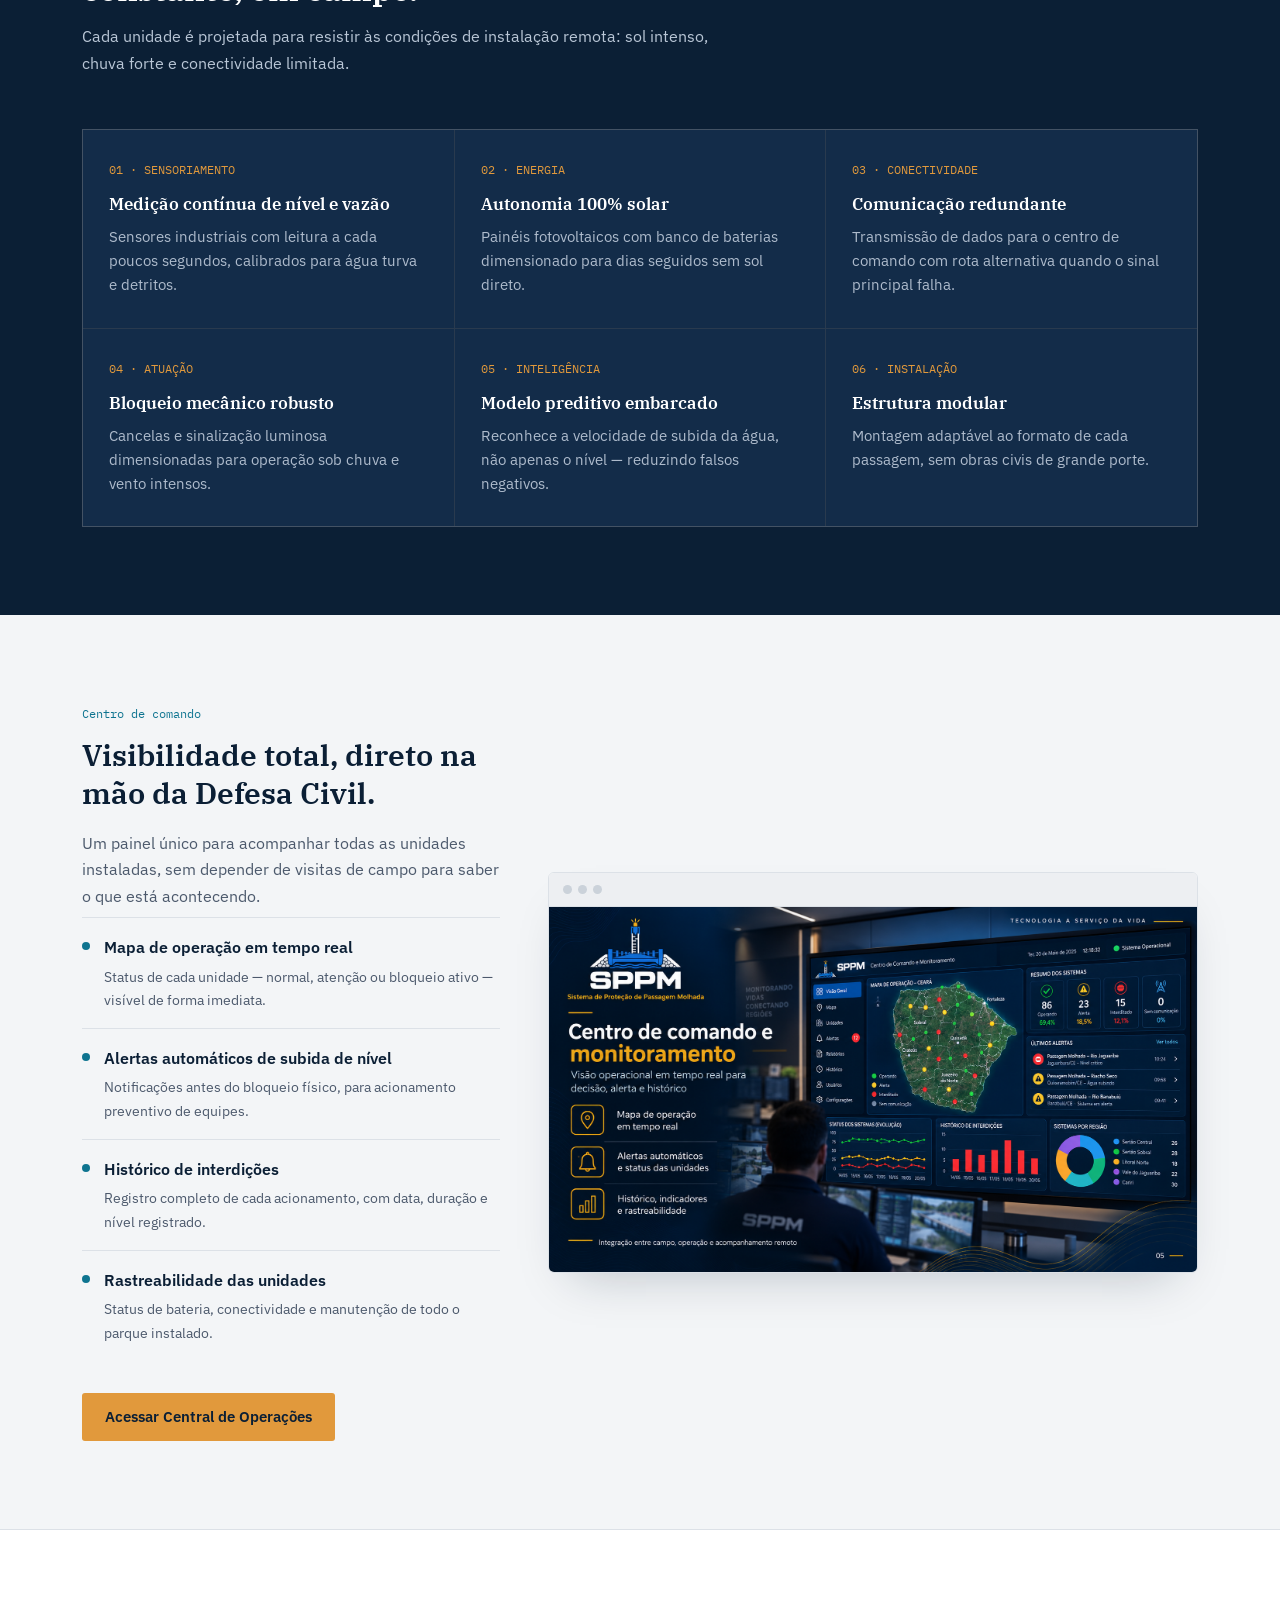
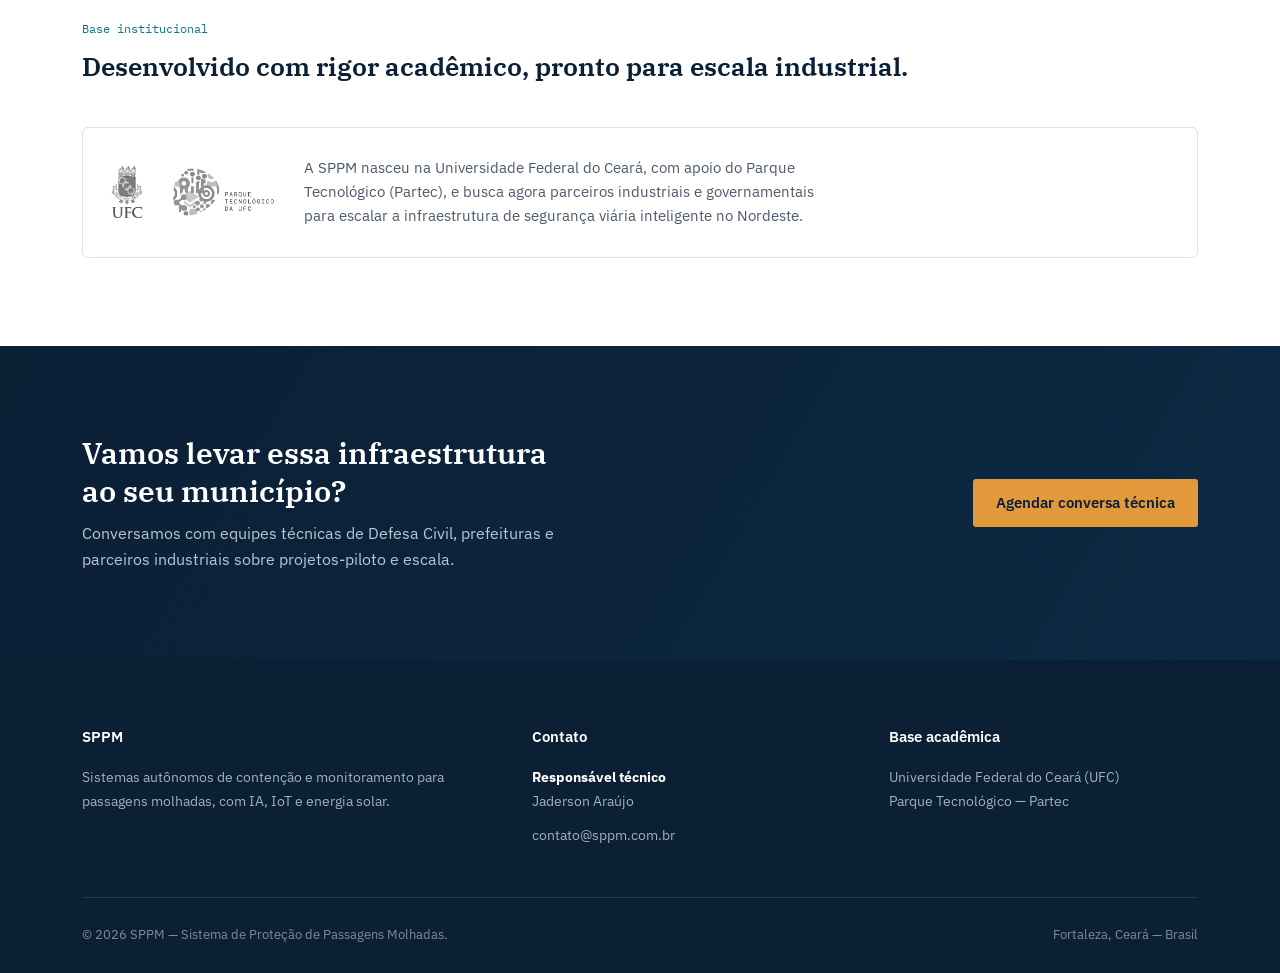
==== commit deaba425: "Update print statement from 'Hello' to 'Goodbye'" ====
--- a/index.html
+++ b/index.html
@@ -123,7 +123,7 @@
   .nav-links{
     display:flex;
     align-items:center;
-    gap:36px;
+    gap:28px;
     list-style:none;
   }
 
@@ -719,6 +719,8 @@
       <li><a href="#tecnologia">Tecnologia</a></li>
       <li><a href="#painel">Painel de comando</a></li>
       <li><a href="#parceiros">Parceiros</a></li>
+      <!-- NOVO BOTÃO DO APP -->
+      <li><a href="app/" class="btn btn-ghost" style="border: 1px solid rgba(255,255,255,0.2); padding: 8px 16px;" target="_blank">Acessar Sistema</a></li>
       <li><a href="#contato" class="btn btn-primary">Seja um parceiro</a></li>
     </ul>
 
@@ -965,6 +967,11 @@
         <span class="dot"></span>
         <div><h5>Rastreabilidade das unidades</h5><p>Status de bateria, conectividade e manutenção de todo o parque instalado.</p></div>
       </div>
+      
+      <!-- NOVO BOTÃO DO APP -->
+      <div style="margin-top: 32px;">
+        <a href="app/" class="btn btn-primary" target="_blank">Acessar Central de Operações</a>
+      </div>
     </div>
 
     <div class="painel-frame">
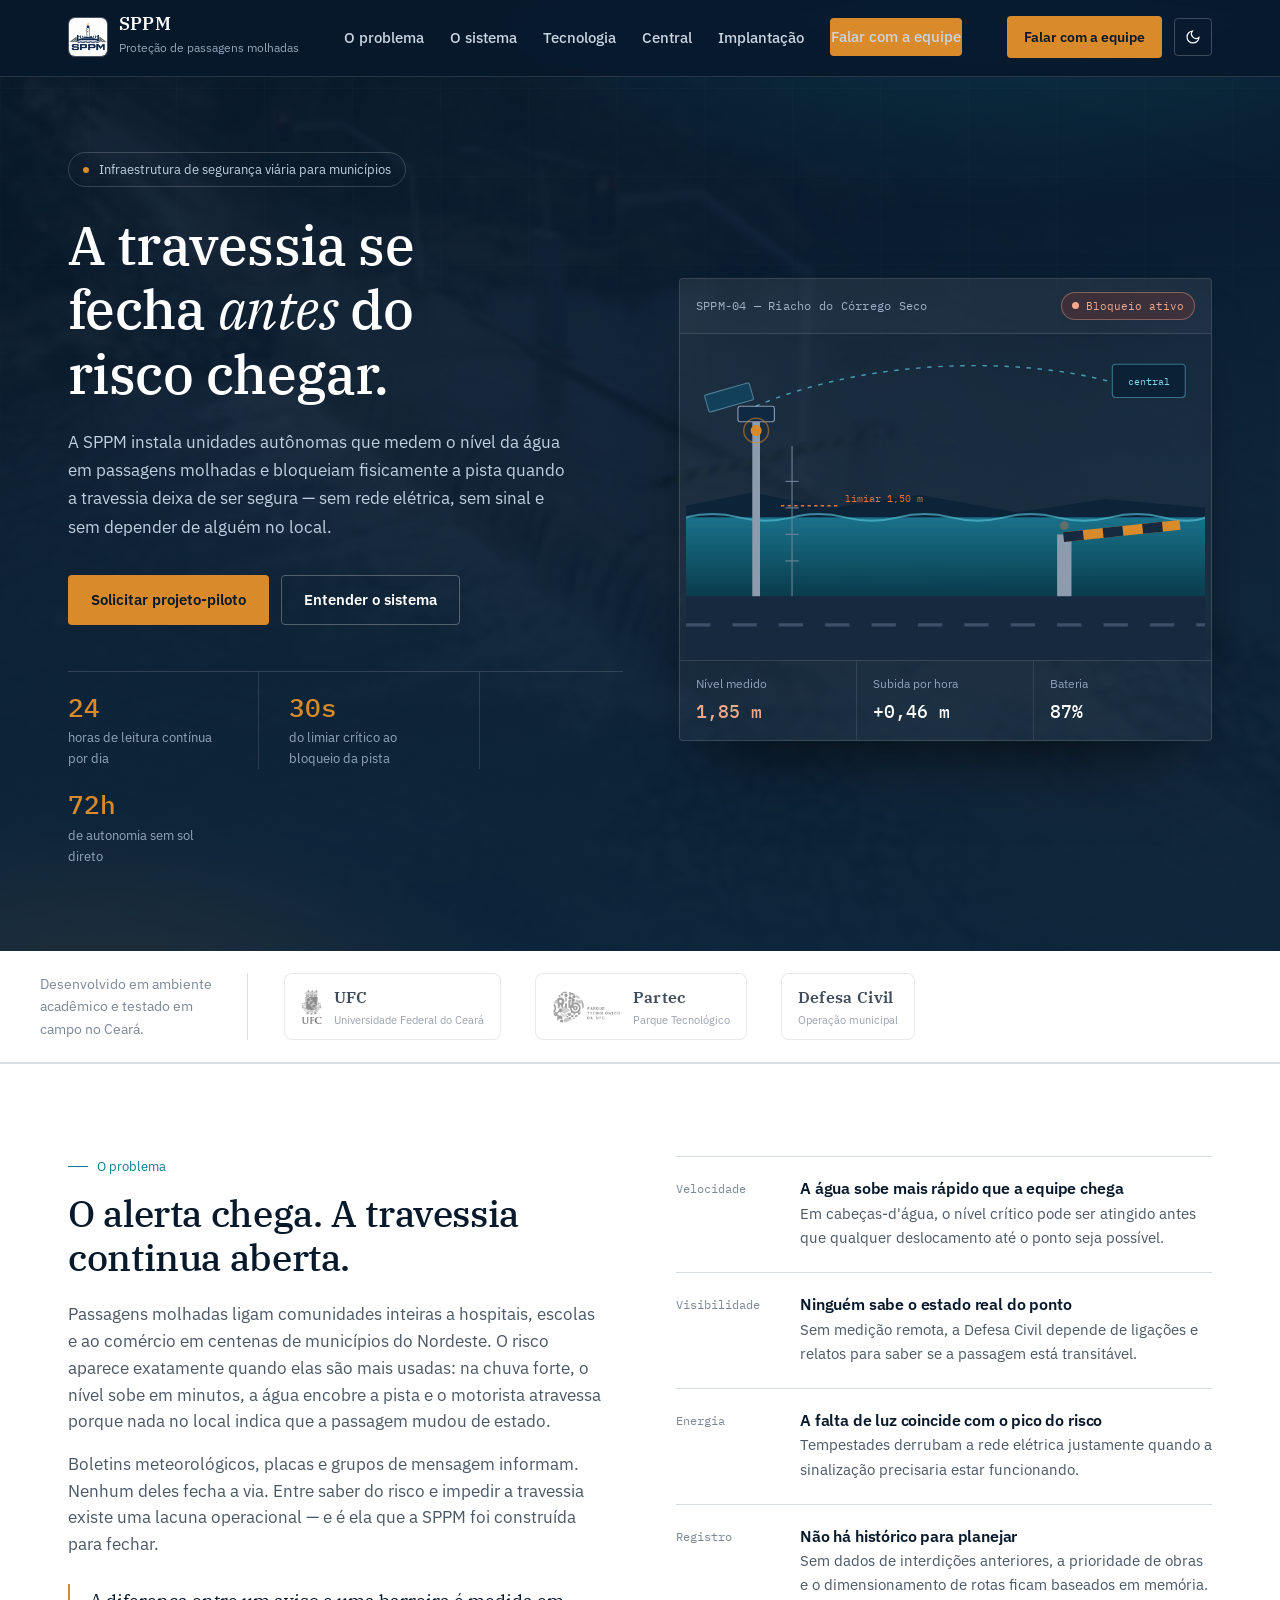
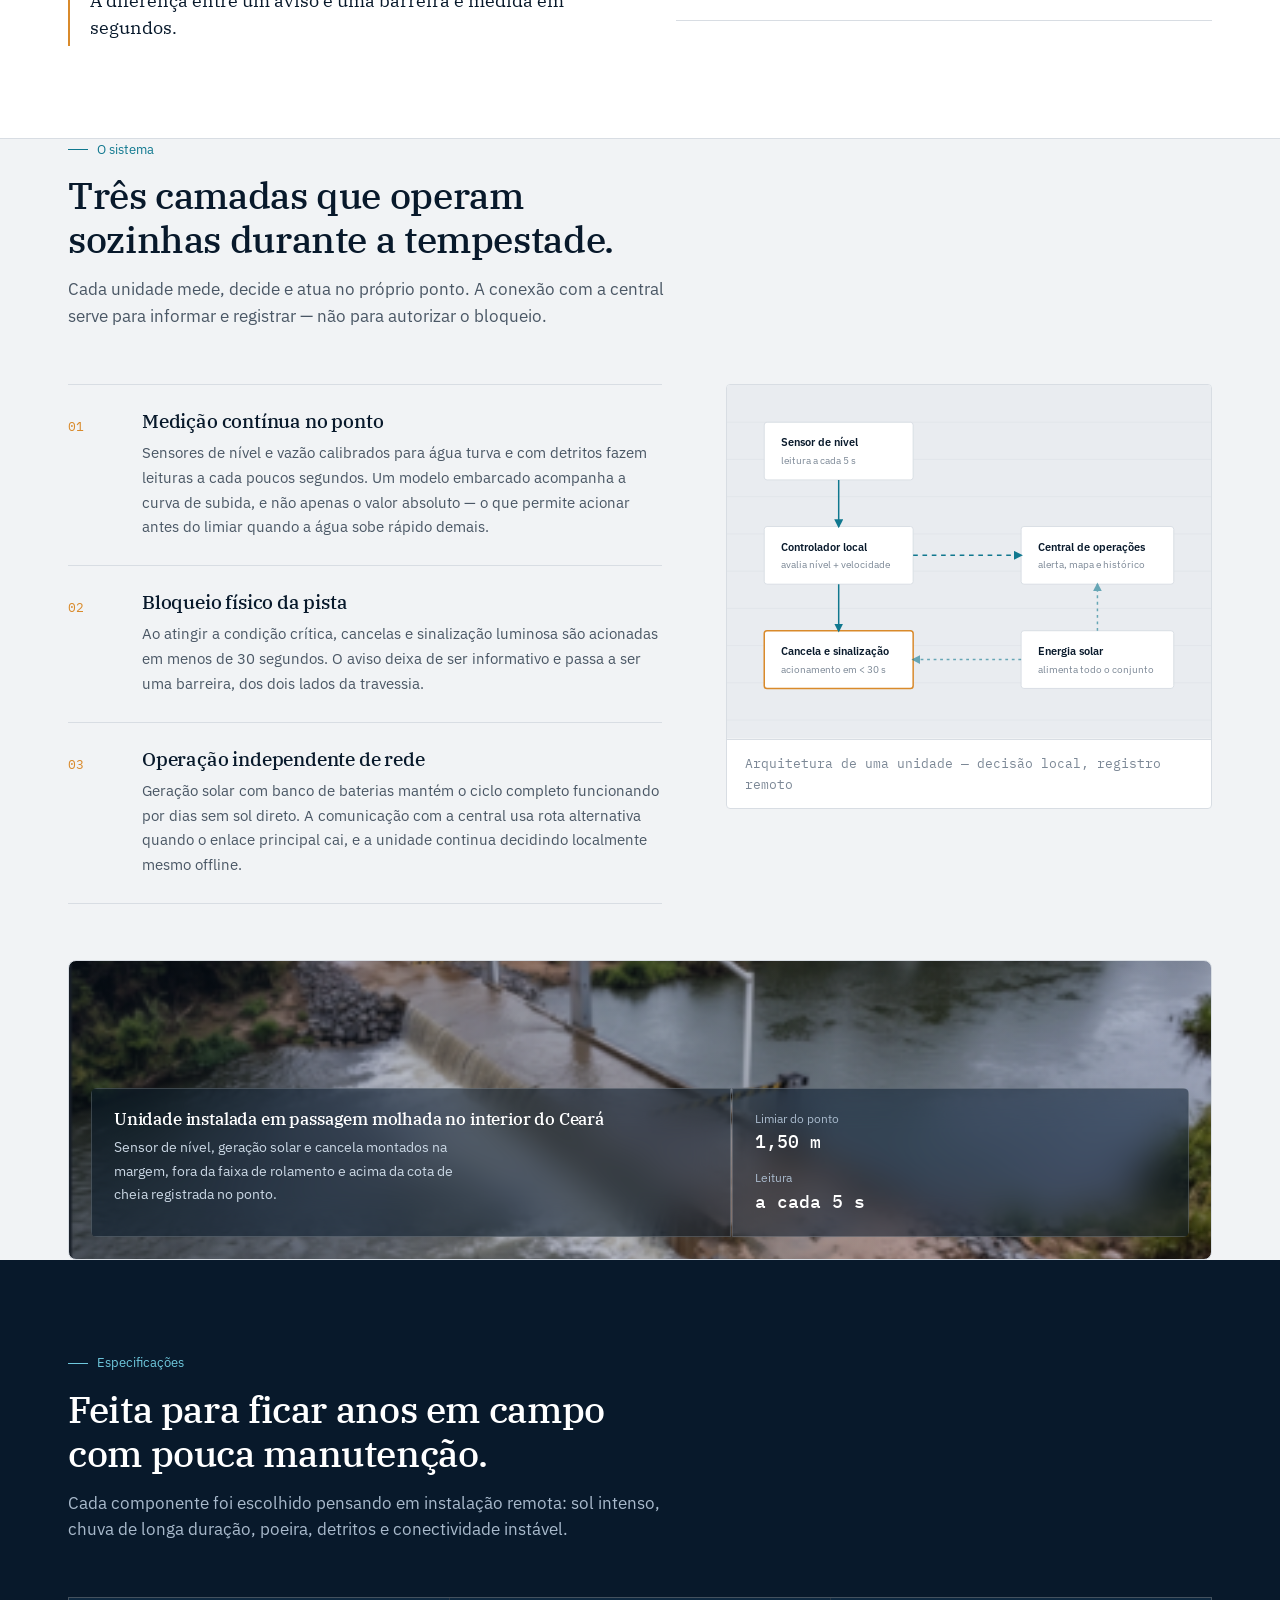
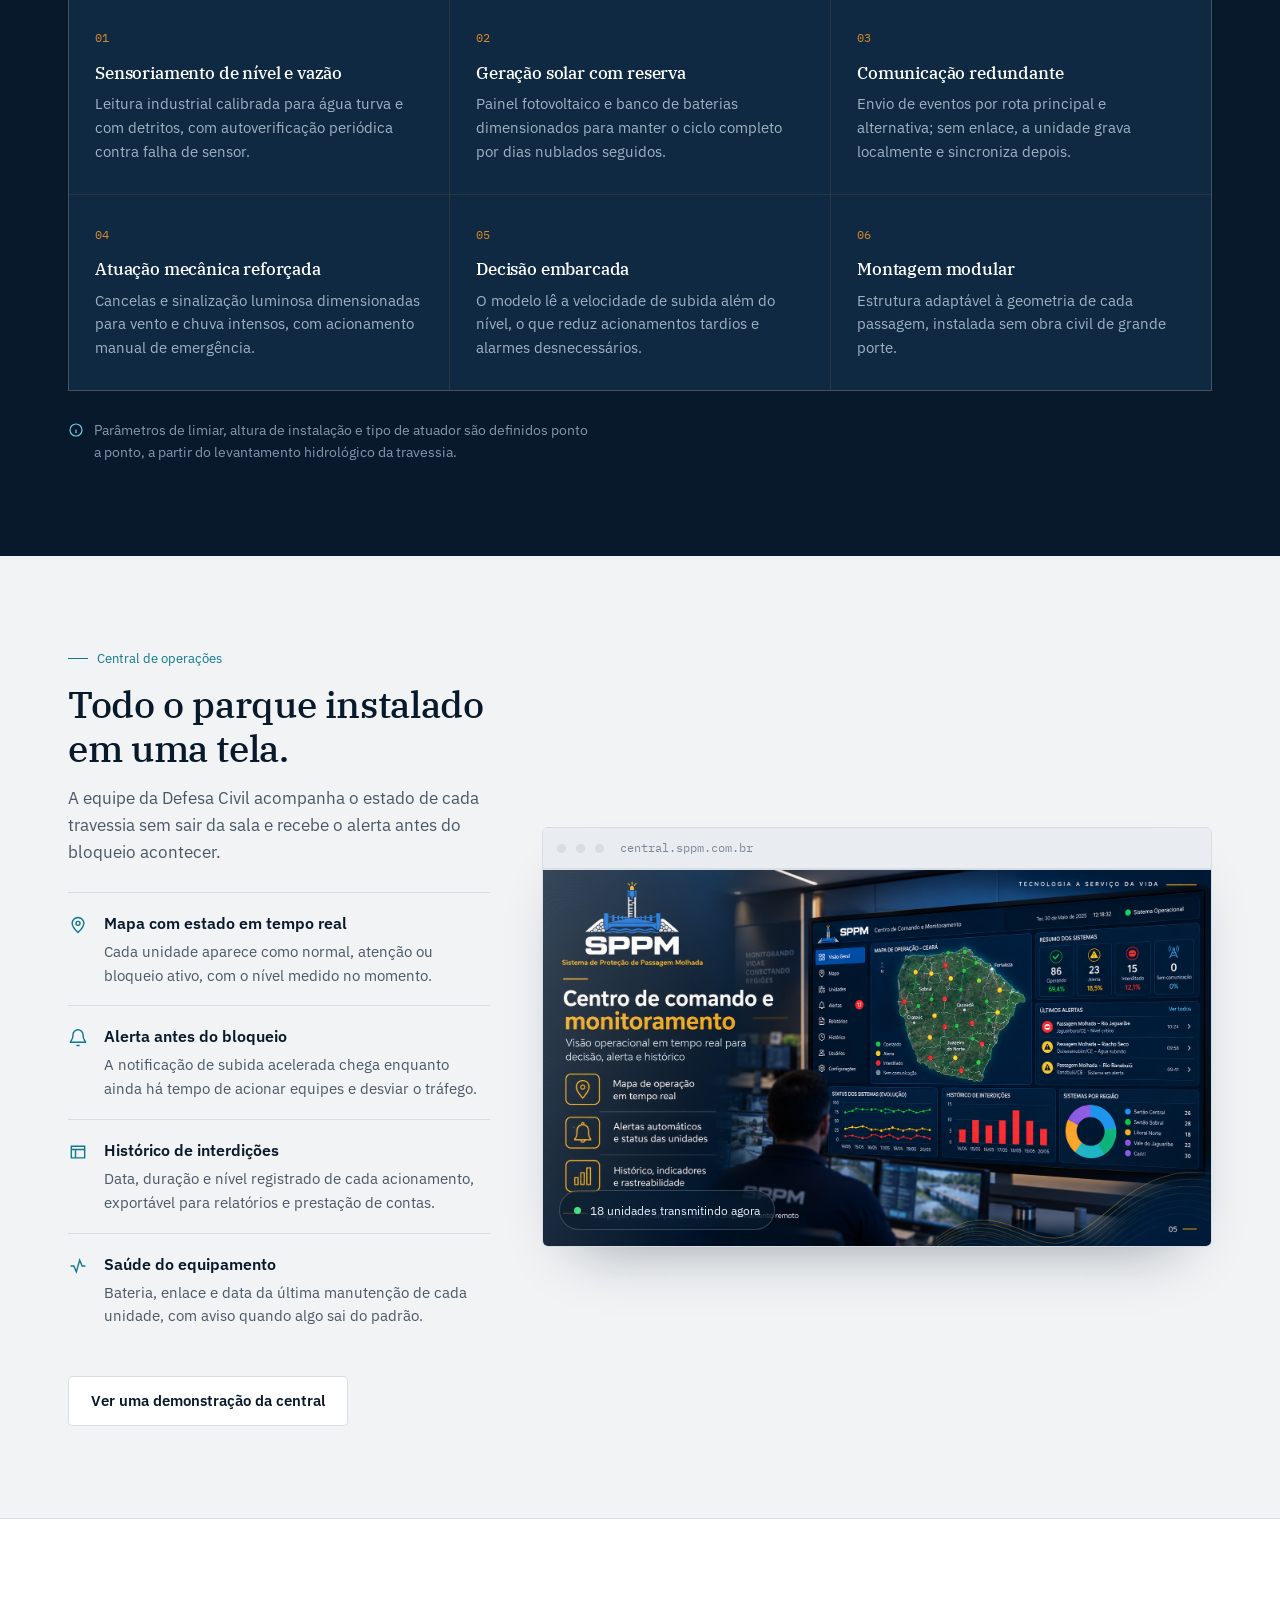
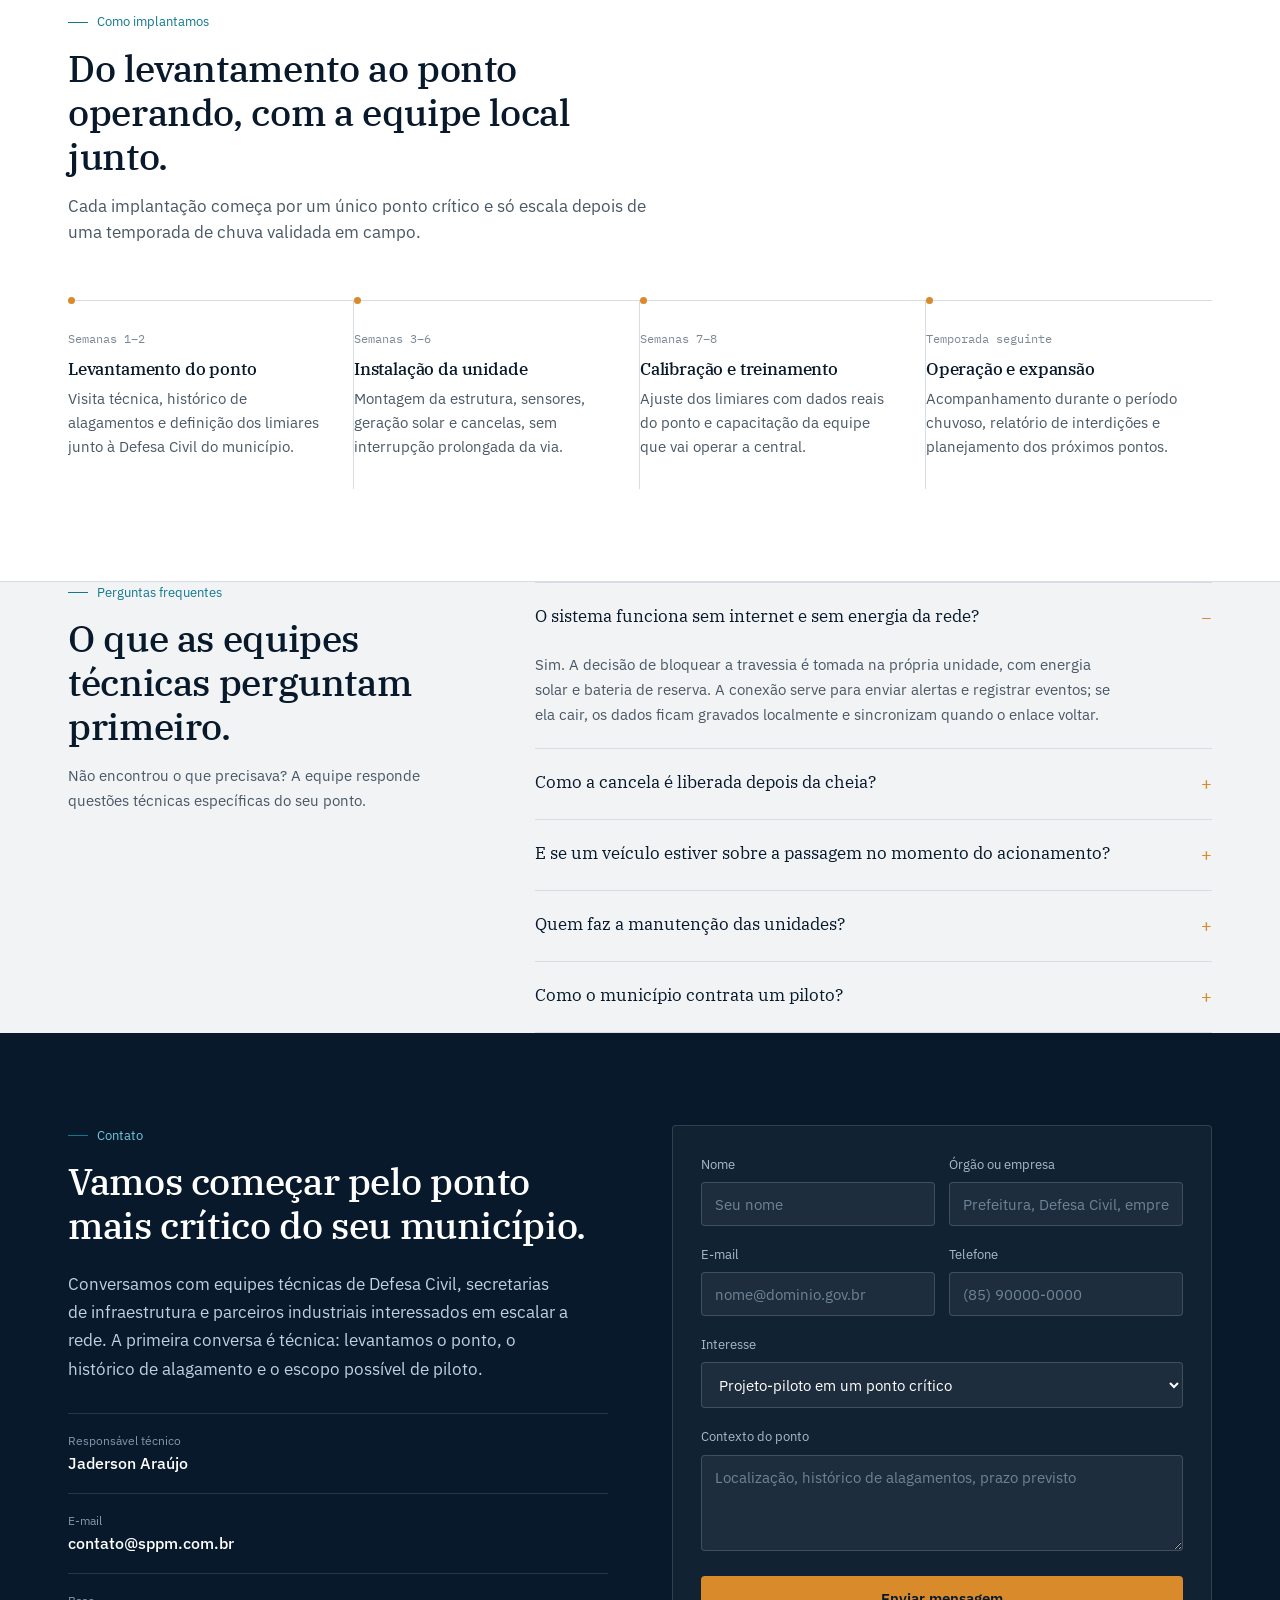
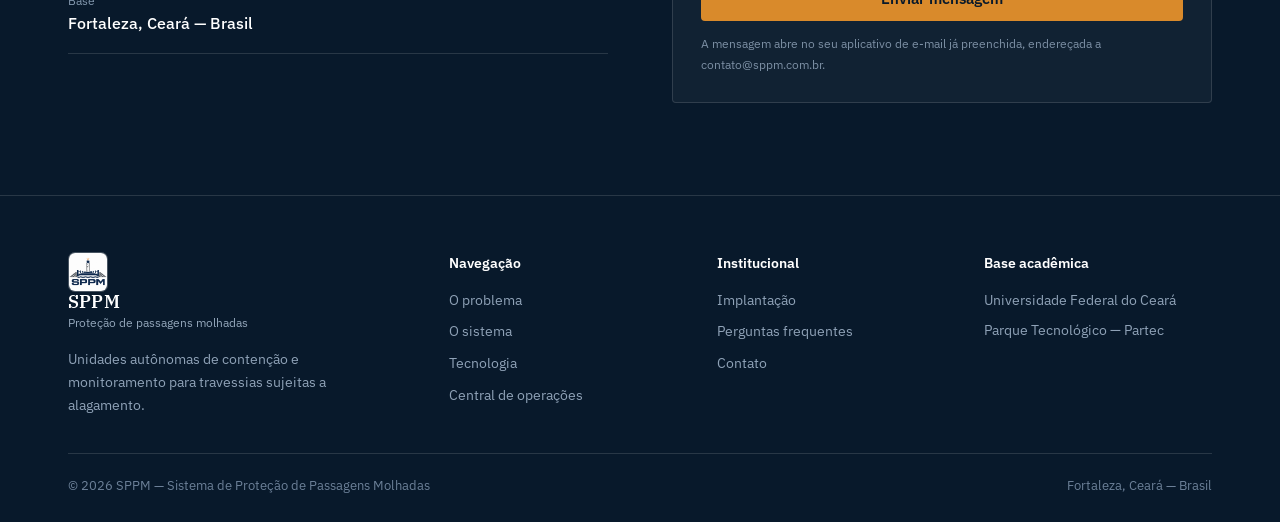
==== commit b87e3bfa: "Update print statement from 'Hello' to 'Goodbye'" ====
--- a/index.html
+++ b/index.html
@@ -4,1052 +4,1134 @@
 <meta charset="UTF-8">
 <meta name="viewport" content="width=device-width, initial-scale=1.0">
 <title>SPPM — Sistema de Proteção de Passagens Molhadas</title>
-<meta name="description" content="Contenção e monitoramento autônomo para passagens molhadas, com IA, IoT e energia solar. Infraestrutura de segurança viária para Defesa Civil e municípios.">
+<meta name="description" content="Contenção e monitoramento autônomo para passagens molhadas. Sensoriamento de nível, bloqueio físico automático e operação solar para Defesa Civil e municípios.">
 <link rel="preconnect" href="https://fonts.googleapis.com">
 <link rel="preconnect" href="https://fonts.gstatic.com" crossorigin>
-<link href="https://fonts.googleapis.com/css2?family=IBM+Plex+Serif:wght@500;600;700&family=IBM+Plex+Sans:wght@400;500;600;700&family=IBM+Plex+Mono:wght@400;500;600&display=swap" rel="stylesheet">
+<link href="https://fonts.googleapis.com/css2?family=IBM+Plex+Serif:ital,wght@0,400;0,500;0,600;1,400&family=IBM+Plex+Sans:wght@400;500;600&family=IBM+Plex+Mono:wght@400;500;600&display=swap" rel="stylesheet">
 <style>
-  :root{
-    --ink:#0B1F35;
-    --ink-2:#132C49;
-    --steel:#4C596C;
-    --steel-light:#8592A3;
-    --paper:#F3F5F7;
-    --panel:#FFFFFF;
-    --line:#DCE1E7;
-    --amber:#E1993C;
-    --amber-dark:#B9782A;
-    --teal:#0E7490;
-    --danger:#B23A2A;
-    --radius-sm:3px;
-    --radius-md:6px;
-    --maxw:1180px;
+/* ============ tokens ============ */
+:root{
+  --paper:#F1F3F5;
+  --surface:#FFFFFF;
+  --surface-2:#E9ECF0;
+  --line:#D8DDE3;
+  --line-soft:#E4E8ED;
+
+  --ink:#08192B;
+  --ink-2:#0F2B45;
+  --heading:#08192B;
+  --text:#4A5765;
+  --text-soft:#7C8896;
+
+  --amber:#D98A2B;
+  --amber-soft:#F3E2CC;
+  --hydro:#10788F;
+  --hydro-soft:#DCEBEF;
+  --alarm:#B2392B;
+  --live:#2E9E6B;
+
+  --deep:#08192B;         /* dark section background */
+  --deep-2:#0E2941;
+  --deep-line:rgba(255,255,255,.13);
+  --deep-text:#A9BACC;
+  --deep-heading:#FFFFFF;
+
+  --maxw:1200px;
+  --r:4px;
+  --shadow:0 30px 60px -36px rgba(8,25,43,.45);
+}
+
+@media (prefers-color-scheme: dark){
+  :root:not([data-theme="light"]){
+    --paper:#071322;
+    --surface:#0C2034;
+    --surface-2:#0F2941;
+    --line:rgba(255,255,255,.12);
+    --line-soft:rgba(255,255,255,.08);
+    --heading:#EEF3F8;
+    --text:#A7B8C9;
+    --text-soft:#7E90A3;
+    --amber-soft:rgba(217,138,43,.18);
+    --hydro-soft:rgba(16,120,143,.2);
+    --deep:#040D18;
+    --deep-2:#0B2135;
+    --shadow:0 30px 60px -36px rgba(0,0,0,.8);
   }
-
-  *{ margin:0; padding:0; box-sizing:border-box; }
-
-  html{ scroll-behavior:smooth; }
-
-  body{
-    background:var(--paper);
-    color:var(--steel);
-    font-family:'IBM Plex Sans', sans-serif;
-    font-size:16px;
-    line-height:1.65;
-    -webkit-font-smoothing:antialiased;
+}
+:root[data-theme="dark"]{
+  --paper:#071322;
+  --surface:#0C2034;
+  --surface-2:#0F2941;
+  --line:rgba(255,255,255,.12);
+  --line-soft:rgba(255,255,255,.08);
+  --heading:#EEF3F8;
+  --text:#A7B8C9;
+  --text-soft:#7E90A3;
+  --amber-soft:rgba(217,138,43,.18);
+  --hydro-soft:rgba(16,120,143,.2);
+  --deep:#040D18;
+  --deep-2:#0B2135;
+  --shadow:0 30px 60px -36px rgba(0,0,0,.8);
+}
+
+*{margin:0;padding:0;box-sizing:border-box}
+html{scroll-behavior:smooth;scroll-padding-top:84px}
+body{
+  background:var(--paper);
+  color:var(--text);
+  font-family:'IBM Plex Sans',system-ui,sans-serif;
+  font-size:16.5px;
+  line-height:1.62;
+  -webkit-font-smoothing:antialiased;
+  overflow-x:hidden;
+}
+h1,h2,h3,h4{font-family:'IBM Plex Serif',Georgia,serif;color:var(--heading);font-weight:500;line-height:1.18;letter-spacing:-.01em}
+h1{font-size:clamp(2.1rem,4.4vw,3.4rem)}
+h2{font-size:clamp(1.65rem,2.9vw,2.35rem)}
+h3{font-size:clamp(1.25rem,2vw,1.6rem)}
+p{max-width:66ch}
+a{color:inherit;text-decoration:none}
+img,svg{display:block;max-width:100%}
+.mono{font-family:'IBM Plex Mono',ui-monospace,monospace;font-variant-numeric:tabular-nums}
+.wrap{max-width:var(--maxw);margin:0 auto;padding:0 28px}
+:focus-visible{outline:2px solid var(--amber);outline-offset:3px;border-radius:2px}
+::selection{background:var(--amber);color:#08192B}
+
+/* ============ header ============ */
+header{
+  position:fixed;inset:0 0 auto 0;z-index:900;
+  background:color-mix(in srgb, var(--deep) 88%, transparent);
+  backdrop-filter:saturate(140%) blur(10px);
+  border-bottom:1px solid var(--deep-line);
+  transition:background .3s ease;
+}
+.nav{display:flex;align-items:center;justify-content:space-between;gap:24px;height:74px;max-width:var(--maxw);margin:0 auto;padding:0 28px}
+.brand{display:flex;align-items:center;gap:11px;color:#fff}
+.mark{width:34px;height:34px;flex:none}
+.brand b{font-family:'IBM Plex Serif',serif;font-weight:600;font-size:1.12rem;letter-spacing:.2px;display:block;line-height:1.1}
+.brand small{font-size:.72rem;color:#93A6BA;font-weight:400}
+.menu{display:flex;align-items:center;gap:26px;list-style:none}
+.menu a{color:#C9D5E2;font-size:.93rem;font-weight:500;padding:6px 0;border-bottom:1px solid transparent;transition:color .2s,border-color .2s}
+.menu a:hover{color:#fff;border-color:var(--amber)}
+.nav-side{display:flex;align-items:center;gap:12px}
+.btn{
+  display:inline-flex;align-items:center;justify-content:center;gap:9px;
+  font-family:'IBM Plex Sans',sans-serif;font-size:.93rem;font-weight:600;
+  padding:12px 22px;border-radius:var(--r);border:1px solid transparent;cursor:pointer;
+  transition:background .2s,border-color .2s,color .2s,transform .12s;
+}
+.btn:active{transform:translateY(1px)}
+.btn-solid{background:var(--amber);color:#08192B}
+.btn-solid:hover{background:#E79B41}
+.btn-line{border-color:rgba(255,255,255,.28);color:#fff}
+.btn-line:hover{border-color:#fff;background:rgba(255,255,255,.07)}
+.btn-dark{border-color:var(--line);color:var(--heading);background:var(--surface)}
+.btn-dark:hover{border-color:var(--heading)}
+.btn-sm{padding:9px 16px;font-size:.87rem}
+.icon-btn{width:38px;height:38px;padding:0;border:1px solid rgba(255,255,255,.22);background:transparent;color:#fff;border-radius:var(--r);display:inline-flex;align-items:center;justify-content:center;cursor:pointer}
+.icon-btn:hover{border-color:#fff}
+.burger{display:none}
+.progress{height:2px;background:var(--amber);width:0;transition:width .1s linear}
+
+/* ============ hero ============ */
+.hero{
+  position:relative;color:#fff;padding:152px 0 84px;
+  background:
+    radial-gradient(1000px 520px at 78% -12%, rgba(16,120,143,.38), transparent 62%),
+    radial-gradient(700px 400px at 8% 110%, rgba(217,138,43,.14), transparent 60%),
+    linear-gradient(175deg,var(--deep) 0%, var(--deep-2) 100%);
+  overflow:hidden;
+}
+.hero::after{
+  content:"";position:absolute;inset:0;pointer-events:none;opacity:.5;
+  background-image:linear-gradient(rgba(255,255,255,.045) 1px,transparent 1px),linear-gradient(90deg,rgba(255,255,255,.045) 1px,transparent 1px);
+  background-size:88px 88px;
+  mask-image:linear-gradient(180deg,rgba(0,0,0,.7),transparent 72%);
+}
+.hero .wrap{position:relative;z-index:2}
+.hero-grid{display:grid;grid-template-columns:1.02fr .98fr;gap:56px;align-items:center}
+.kicker{display:inline-flex;align-items:center;gap:10px;font-size:.82rem;color:#BFD0E0;border:1px solid rgba(255,255,255,.18);border-radius:999px;padding:6px 14px;margin-bottom:26px}
+.kicker i{width:6px;height:6px;border-radius:50%;background:var(--amber);font-style:normal}
+.hero h1{color:#fff;max-width:14ch;margin-bottom:22px}
+.hero h1 em{font-style:italic;font-weight:400}
+.lede{font-size:1.09rem;color:#BFD0E0;max-width:50ch;margin-bottom:34px}
+.hero-cta{display:flex;gap:12px;flex-wrap:wrap;margin-bottom:46px}
+.metrics{display:flex;gap:0;border-top:1px solid rgba(255,255,255,.14);flex-wrap:wrap}
+.metric{padding:22px 30px 0 0;margin-right:30px;border-right:1px solid rgba(255,255,255,.12)}
+.metric:last-child{border-right:0;margin-right:0}
+.metric .v{font-family:'IBM Plex Mono',monospace;font-size:1.6rem;font-weight:500;color:var(--amber);display:block;line-height:1.1}
+.metric .k{font-size:.82rem;color:#93A6BA;display:block;margin-top:5px;max-width:20ch}
+
+/* live unit panel */
+.unit{
+  background:rgba(255,255,255,.045);border:1px solid rgba(255,255,255,.14);
+  border-radius:var(--r);overflow:hidden;box-shadow:0 40px 70px -40px rgba(0,0,0,.8);
+}
+.unit-bar{display:flex;align-items:center;justify-content:space-between;gap:12px;padding:13px 16px;border-bottom:1px solid rgba(255,255,255,.12);background:rgba(255,255,255,.03)}
+.unit-id{font-family:'IBM Plex Mono',monospace;font-size:.74rem;color:#9FB2C6;letter-spacing:.02em}
+.chip{display:inline-flex;align-items:center;gap:7px;font-family:'IBM Plex Mono',monospace;font-size:.7rem;padding:4px 10px;border-radius:999px;border:1px solid}
+.chip-alarm{color:#F0A98C;border-color:rgba(240,169,140,.4);background:rgba(178,57,43,.22)}
+.chip-live{color:#8FE3B8;border-color:rgba(143,227,184,.35)}
+.dot{width:7px;height:7px;border-radius:50%;background:currentColor;animation:beat 2.4s infinite}
+@keyframes beat{0%{box-shadow:0 0 0 0 currentColor;opacity:1}70%{box-shadow:0 0 0 6px transparent;opacity:.65}100%{box-shadow:0 0 0 0 transparent;opacity:1}}
+.unit-figure{padding:6px 6px 0}
+.readout{display:grid;grid-template-columns:repeat(3,1fr);border-top:1px solid rgba(255,255,255,.12)}
+.readout div{padding:14px 16px;border-right:1px solid rgba(255,255,255,.1)}
+.readout div:last-child{border-right:0}
+.readout span{display:block;font-size:.73rem;color:#8FA2B7}
+.readout strong{font-family:'IBM Plex Mono',monospace;font-size:1.12rem;font-weight:500;color:#fff;display:block;margin-top:3px}
+.readout .hot{color:#F0A98C}
+
+/* ============ trust strip ============ */
+.strip{background:var(--surface);border-bottom:1px solid var(--line)}
+.strip-in{display:flex;align-items:center;gap:36px;padding:22px 0;flex-wrap:wrap}
+.strip p{font-size:.86rem;color:var(--text-soft);max-width:26ch;border-right:1px solid var(--line);padding-right:34px}
+.orgs{display:flex;gap:34px;align-items:center;flex-wrap:wrap;color:var(--heading)}
+.org{display:flex;align-items:center;gap:10px;opacity:.78}
+.org b{font-family:'IBM Plex Serif',serif;font-weight:600;font-size:.98rem;letter-spacing:.3px}
+.org small{display:block;font-size:.7rem;color:var(--text-soft);font-weight:400;letter-spacing:0}
+
+/* ============ sections ============ */
+section{padding:92px 0}
+.head{max-width:60ch;margin-bottom:54px}
+.head .over{font-size:.84rem;color:var(--hydro);margin-bottom:14px;display:flex;align-items:center;gap:9px}
+.head .over::before{content:"";width:20px;height:1px;background:var(--hydro)}
+.head h2{margin-bottom:14px}
+.head p{font-size:1.04rem}
+
+/* problem */
+.problem{background:var(--surface);border-top:1px solid var(--line);border-bottom:1px solid var(--line)}
+.problem-grid{display:grid;grid-template-columns:1fr 1fr;gap:72px;align-items:start}
+.problem-grid p+p{margin-top:16px}
+.pull{border-left:2px solid var(--amber);padding:4px 0 4px 20px;margin-top:26px;font-family:'IBM Plex Serif',serif;font-size:1.12rem;line-height:1.5;color:var(--heading)}
+.cases{list-style:none;border-top:1px solid var(--line)}
+.cases li{display:grid;grid-template-columns:104px 1fr;gap:20px;padding:22px 0;border-bottom:1px solid var(--line)}
+.cases .tag{font-family:'IBM Plex Mono',monospace;font-size:.76rem;color:var(--text-soft)}
+.cases h4{font-family:'IBM Plex Sans',sans-serif;font-size:.99rem;font-weight:600;color:var(--heading);margin-bottom:4px}
+.cases p{font-size:.93rem}
+
+/* how it works */
+.layers{display:grid;grid-template-columns:1.1fr .9fr;gap:64px;align-items:start}
+.step{display:grid;grid-template-columns:52px 1fr;gap:22px;padding:26px 0;border-top:1px solid var(--line)}
+.step:last-child{border-bottom:1px solid var(--line)}
+.step .n{font-family:'IBM Plex Mono',monospace;font-size:.82rem;color:var(--amber);padding-top:5px}
+.step h4{font-size:1.16rem;margin-bottom:7px}
+.step p{font-size:.96rem}
+.scene{position:sticky;top:104px;border:1px solid var(--line);border-radius:var(--r);background:var(--surface);overflow:hidden}
+.scene figcaption{padding:13px 18px;border-top:1px solid var(--line);font-size:.82rem;color:var(--text-soft);font-family:'IBM Plex Mono',monospace}
+
+/* specs */
+.tech{background:var(--deep);color:var(--deep-text)}
+.tech h2,.tech h4{color:var(--deep-heading)}
+.tech .head p{color:#A9BACC}
+.tech .head .over{color:#6FC9DE}
+.tech .head .over::before{background:#6FC9DE}
+.specs{display:grid;grid-template-columns:repeat(3,1fr);gap:1px;background:var(--deep-line);border:1px solid var(--deep-line)}
+.spec{background:var(--deep-2);padding:30px 26px;transition:background .25s}
+.spec:hover{background:#12314D}
+.spec .no{font-family:'IBM Plex Mono',monospace;font-size:.74rem;color:var(--amber);display:block;margin-bottom:16px}
+.spec h4{font-size:1.04rem;margin-bottom:9px}
+.spec p{font-size:.92rem;color:#A0B2C5}
+.tech-note{margin-top:28px;font-size:.86rem;color:#8398AE;display:flex;gap:10px;align-items:flex-start}
+
+/* dashboard */
+.ops-layout{display:grid;grid-template-columns:.85fr 1.35fr;gap:52px;align-items:center}
+.feat{display:grid;grid-template-columns:22px 1fr;gap:14px;padding:18px 0;border-top:1px solid var(--line)}
+.feat:last-of-type{border-bottom:1px solid var(--line)}
+.feat svg{margin-top:4px;color:var(--hydro)}
+.feat h5{font-size:1rem;font-weight:600;color:var(--heading);margin-bottom:3px}
+.feat p{font-size:.92rem}
+.screen{border:1px solid var(--line);border-radius:6px;background:var(--surface);box-shadow:var(--shadow);overflow:hidden}
+.screen-bar{display:flex;align-items:center;gap:10px;padding:11px 14px;background:var(--surface-2);border-bottom:1px solid var(--line)}
+.screen-bar i{width:9px;height:9px;border-radius:50%;background:var(--line);font-style:normal}
+.screen-bar span{font-family:'IBM Plex Mono',monospace;font-size:.72rem;color:var(--text-soft);margin-left:6px}
+.kpis{display:grid;grid-template-columns:repeat(4,1fr);border-bottom:1px solid var(--line-soft)}
+.kpi{padding:14px 16px;border-right:1px solid var(--line-soft)}
+.kpi:last-child{border-right:0}
+.kpi b{font-family:'IBM Plex Mono',monospace;font-size:1.25rem;font-weight:500;color:var(--heading);display:block}
+.kpi span{font-size:.72rem;color:var(--text-soft)}
+.kpi.alarm b{color:var(--alarm)}
+.screen-body{display:grid;grid-template-columns:1.45fr 1fr}
+.map{position:relative;border-right:1px solid var(--line-soft);background:var(--surface)}
+.alerts{padding:14px 16px}
+.alerts h6{font-size:.78rem;font-weight:600;color:var(--text-soft);margin-bottom:12px;letter-spacing:.02em}
+.alert{display:grid;grid-template-columns:8px 1fr;gap:11px;padding:11px 0;border-top:1px solid var(--line-soft);font-size:.82rem}
+.alert i{width:8px;height:8px;border-radius:50%;margin-top:6px;font-style:normal}
+.alert b{display:block;color:var(--heading);font-weight:600;font-size:.86rem}
+.alert time{font-family:'IBM Plex Mono',monospace;font-size:.72rem;color:var(--text-soft)}
+
+/* deployment */
+.deploy{background:var(--surface);border-top:1px solid var(--line);border-bottom:1px solid var(--line)}
+.phases{display:grid;grid-template-columns:repeat(4,1fr);gap:0;border-top:1px solid var(--line)}
+.phase{padding:28px 26px 30px 0;border-right:1px solid var(--line);position:relative}
+.phase:last-child{border-right:0;padding-right:0}
+.phase::before{content:"";position:absolute;top:-4px;left:0;width:7px;height:7px;border-radius:50%;background:var(--amber)}
+.phase .when{font-family:'IBM Plex Mono',monospace;font-size:.76rem;color:var(--text-soft);display:block;margin-bottom:10px}
+.phase h4{font-size:1.06rem;margin-bottom:8px}
+.phase p{font-size:.92rem}
+
+/* faq */
+.faq-grid{display:grid;grid-template-columns:.75fr 1.25fr;gap:60px;align-items:start}
+.qa{border-top:1px solid var(--line)}
+.qa summary{list-style:none;cursor:pointer;padding:20px 0;display:flex;gap:18px;align-items:flex-start;font-family:'IBM Plex Serif',serif;font-size:1.06rem;color:var(--heading)}
+.qa summary::-webkit-details-marker{display:none}
+.qa summary::after{content:"+";margin-left:auto;font-family:'IBM Plex Mono',monospace;color:var(--amber);font-size:1.15rem;transition:transform .25s}
+.qa[open] summary::after{content:"–"}
+.qa p{padding:0 0 22px 0;font-size:.95rem;max-width:64ch}
+.qa+.qa{border-top:1px solid var(--line)}
+.qa:last-of-type{border-bottom:1px solid var(--line)}
+
+/* contact */
+.contact{background:var(--deep);color:var(--deep-text)}
+.contact h2,.contact h4{color:#fff}
+.contact-grid{display:grid;grid-template-columns:1fr 1fr;gap:64px;align-items:start}
+.contact .lede{margin-bottom:30px}
+.channels{border-top:1px solid var(--deep-line)}
+.channel{padding:16px 0;border-bottom:1px solid var(--deep-line)}
+.channel span{font-size:.78rem;color:#8398AE;display:block}
+.channel b{color:#fff;font-weight:500;font-size:1rem}
+.channel a:hover{color:var(--amber)}
+form{background:rgba(255,255,255,.04);border:1px solid var(--deep-line);border-radius:var(--r);padding:28px}
+.field{margin-bottom:18px}
+.field label{display:block;font-size:.82rem;color:#A9BACC;margin-bottom:7px}
+.field input,.field select,.field textarea{
+  width:100%;background:rgba(255,255,255,.05);border:1px solid rgba(255,255,255,.16);
+  border-radius:var(--r);padding:11px 13px;color:#fff;font-family:inherit;font-size:.95rem;
+}
+.field textarea{resize:vertical;min-height:96px}
+.field input::placeholder,.field textarea::placeholder{color:#6F8398}
+.field select option{background:#0E2941;color:#fff}
+.row2{display:grid;grid-template-columns:1fr 1fr;gap:14px}
+form .btn-solid{width:100%}
+.form-note{font-size:.78rem;color:#7C8FA4;margin-top:12px}
+
+/* footer */
+footer{background:var(--deep);color:#8FA2B7;border-top:1px solid var(--deep-line);padding:56px 0 26px}
+.f-grid{display:grid;grid-template-columns:1.5fr 1fr 1fr 1fr;gap:40px;padding-bottom:36px;border-bottom:1px solid var(--deep-line)}
+.f-grid p{font-size:.88rem;max-width:34ch}
+.f-grid h5{color:#fff;font-size:.88rem;font-weight:600;margin-bottom:14px}
+.f-grid a{display:block;font-size:.88rem;margin-bottom:9px;color:#8FA2B7}
+.f-grid a:hover{color:#fff}
+.f-bot{display:flex;justify-content:space-between;gap:16px;flex-wrap:wrap;padding-top:22px;font-size:.8rem;color:#6C8098}
+
+/* ============ imagens + vidro ============ */
+.glass{
+  background:color-mix(in srgb, var(--surface) 62%, transparent);
+  backdrop-filter:blur(16px) saturate(150%);
+  -webkit-backdrop-filter:blur(16px) saturate(150%);
+  border:1px solid color-mix(in srgb, var(--heading) 12%, transparent);
+}
+.glass-dark{
+  background:rgba(8,25,43,.52);
+  backdrop-filter:blur(18px) saturate(150%);
+  -webkit-backdrop-filter:blur(18px) saturate(150%);
+  border:1px solid rgba(255,255,255,.18);
+  color:#EAF1F8;
+}
+
+/* marca com moldura de vidro */
+.mark-wrap{
+  width:40px;height:40px;flex:none;border-radius:7px;overflow:hidden;
+  background:rgba(255,255,255,.08);border:1px solid rgba(255,255,255,.2);
+  backdrop-filter:blur(8px);display:grid;place-items:center;
+}
+.mark-wrap img{width:100%;height:100%;object-fit:cover}
+.mark-wrap .mark{width:26px;height:26px}
+.is-hidden{display:none!important}
+
+/* camada fotográfica do hero */
+.hero-photo{
+  position:absolute;inset:0;z-index:0;
+  background-image:url('rio.png');
+  background-size:cover;background-position:center 62%;
+  opacity:.3;filter:saturate(.7) contrast(1.05);
+  mask-image:linear-gradient(200deg,transparent 12%,rgba(0,0,0,.85) 55%,rgba(0,0,0,.3) 100%);
+  -webkit-mask-image:linear-gradient(200deg,transparent 12%,rgba(0,0,0,.85) 55%,rgba(0,0,0,.3) 100%);
+}
+.hero-photo::after{
+  content:"";position:absolute;inset:0;
+  background:linear-gradient(180deg,rgba(8,25,43,.55),rgba(8,25,43,.9));
+}
+
+/* faixa fotográfica com legenda em vidro */
+.field-photo{
+  position:relative;margin-top:56px;border:1px solid var(--line);border-radius:8px;
+  overflow:hidden;min-height:300px;background:var(--surface-2);
+  background-image:linear-gradient(120deg,rgba(8,25,43,.35),rgba(8,25,43,.05)),url('rio.png');
+  background-size:cover;background-position:center;
+  display:flex;align-items:flex-end;
+}
+.photo-overlay{display:grid;grid-template-columns:1.4fr 1fr;gap:1px;width:100%;margin:22px;border-radius:6px;overflow:hidden}
+.photo-overlay > div{padding:20px 22px}
+.photo-overlay h4{color:#fff;font-size:1.08rem;margin-bottom:6px}
+.photo-overlay p{color:#CBD8E5;font-size:.9rem;max-width:44ch}
+.photo-stats{display:flex;flex-direction:column;justify-content:center;gap:12px;border-left:1px solid rgba(255,255,255,.16)}
+.photo-stats div span{display:block;font-size:.74rem;color:#A9BACC}
+.photo-stats div b{font-family:'IBM Plex Mono',monospace;font-size:1.1rem;font-weight:500;color:#fff}
+
+/* moldura de vidro da captura do painel */
+.screen-shot{display:block;width:100%;border-top:1px solid var(--line)}
+.screen-tint{position:relative}
+.screen-tint::after{
+  content:"";position:absolute;inset:0;pointer-events:none;
+  background:linear-gradient(115deg,rgba(255,255,255,.22),transparent 38%);
+}
+.screen-badge{
+  position:absolute;left:16px;bottom:16px;z-index:2;display:flex;align-items:center;gap:9px;
+  padding:9px 14px;border-radius:999px;font-size:.78rem;
+}
+.screen-badge i{width:7px;height:7px;border-radius:50%;background:#4ADE80;font-style:normal;animation:beat 2.4s infinite;color:#4ADE80}
+
+/* cartões de logo institucional */
+.org{display:flex;align-items:center;gap:12px;padding:10px 16px;border-radius:8px;transition:transform .2s,border-color .2s}
+.org:hover{transform:translateY(-2px)}
+.org img{height:34px;width:auto;object-fit:contain;filter:grayscale(100%);opacity:.85;transition:filter .25s,opacity .25s}
+.org:hover img{filter:none;opacity:1}
+
+/* reveal */
+.rise{opacity:0;transform:translateY(14px);transition:opacity .6s ease,transform .6s ease}
+.rise.in{opacity:1;transform:none}
+
+@media (prefers-reduced-motion: reduce){
+  *{animation-duration:.001ms!important;animation-iteration-count:1!important;transition-duration:.001ms!important;scroll-behavior:auto!important}
+  .rise{opacity:1;transform:none}
+}
+
+/* ============ responsive ============ */
+@media (max-width:1040px){
+  .hero-grid,.problem-grid,.layers,.ops-layout,.faq-grid,.contact-grid{grid-template-columns:1fr;gap:44px}
+  .scene{position:static}
+  .specs{grid-template-columns:repeat(2,1fr)}
+  .phases{grid-template-columns:1fr 1fr}
+  .phase{padding-right:26px;border-bottom:1px solid var(--line)}
+  .phase:nth-child(2n){border-right:0;padding-right:0}
+  .f-grid{grid-template-columns:1fr 1fr}
+}
+@media (max-width:760px){
+  section{padding:66px 0}
+  .hero{padding:124px 0 64px}
+  .burger{display:inline-flex}
+  .menu{
+    position:fixed;top:74px;left:0;right:0;flex-direction:column;align-items:stretch;gap:0;
+    background:var(--deep);border-bottom:1px solid var(--deep-line);padding:8px 28px 22px;display:none;
   }
-
-  h1,h2,h3,h4{
-    font-family:'IBM Plex Serif', serif;
-    color:var(--ink);
-    font-weight:600;
-    line-height:1.25;
-  }
-
-  .mono{
-    font-family:'IBM Plex Mono', monospace;
-  }
-
-  a{ color:inherit; }
-
-  img{ max-width:100%; display:block; }
-
-  .wrap{
-    max-width:var(--maxw);
-    margin:0 auto;
-    padding:0 32px;
-  }
-
-  :focus-visible{
-    outline:2px solid var(--amber);
-    outline-offset:3px;
-  }
-
-  @media (prefers-reduced-motion: reduce){
-    *{ animation-duration:0.001ms !important; animation-iteration-count:1 !important; transition-duration:0.001ms !important; scroll-behavior:auto !important; }
-  }
-
-  /* ---------- Header ---------- */
-  header{
-    position:fixed;
-    top:0; left:0; right:0;
-    z-index:1000;
-    background:rgba(11,31,53,0.96);
-    backdrop-filter:blur(6px);
-    border-bottom:1px solid rgba(255,255,255,0.08);
-  }
-
-  .nav{
-    display:flex;
-    align-items:center;
-    justify-content:space-between;
-    height:72px;
-    max-width:var(--maxw);
-    margin:0 auto;
-    padding:0 32px;
-  }
-
-  .brand{
-    display:flex;
-    align-items:center;
-    gap:12px;
-    text-decoration:none;
-    color:#fff;
-  }
-
-  .brand img{
-    height:34px;
-    width:34px;
-    object-fit:cover;
-    border-radius:4px;
-  }
-
-  .brand-name{
-    font-family:'IBM Plex Serif', serif;
-    font-weight:600;
-    font-size:1.15rem;
-    letter-spacing:0.3px;
-  }
-
-  .brand-sub{
-    display:block;
-    font-family:'IBM Plex Sans', sans-serif;
-    font-size:0.68rem;
-    color:var(--steel-light);
-    font-weight:400;
-    margin-top:1px;
-  }
-
-  .nav-links{
-    display:flex;
-    align-items:center;
-    gap:28px;
-    list-style:none;
-  }
-
-  .nav-links a{
-    color:#D7DEE7;
-    text-decoration:none;
-    font-size:0.92rem;
-    font-weight:500;
-    transition:color 0.2s;
-  }
-
-  .nav-links a:hover{ color:#fff; }
-
-  .status-pill{
-    display:flex;
-    align-items:center;
-    gap:8px;
-    font-family:'IBM Plex Mono', monospace;
-    font-size:0.72rem;
-    color:#A9E0C4;
-    border:1px solid rgba(169,224,196,0.35);
-    padding:5px 11px;
-    border-radius:20px;
-  }
-
-  .status-dot{
-    width:7px; height:7px;
-    border-radius:50%;
-    background:#4ADE80;
-    box-shadow:0 0 0 0 rgba(74,222,128,0.6);
-    animation:pulse 2.2s infinite;
-  }
-
-  @keyframes pulse{
-    0%{ box-shadow:0 0 0 0 rgba(74,222,128,0.5); }
-    70%{ box-shadow:0 0 0 7px rgba(74,222,128,0); }
-    100%{ box-shadow:0 0 0 0 rgba(74,222,128,0); }
-  }
-
-  .btn{
-    display:inline-block;
-    padding:11px 22px;
-    border-radius:var(--radius-sm);
-    font-weight:600;
-    font-size:0.92rem;
-    text-decoration:none;
-    border:1px solid transparent;
-    cursor:pointer;
-    transition:all 0.2s ease;
-  }
-
-  .btn-primary{
-    background:var(--amber);
-    color:var(--ink);
-  }
-  .btn-primary:hover{ background:#eaa957; }
-
-  .btn-ghost{
-    background:transparent;
-    border-color:rgba(255,255,255,0.3);
-    color:#fff;
-  }
-  .btn-ghost:hover{ border-color:#fff; }
-
-  .nav-toggle{
-    display:none;
-    background:none;
-    border:none;
-    color:#fff;
-    font-size:1.6rem;
-    cursor:pointer;
-  }
-
-  /* ---------- Hero ---------- */
-  .hero{
-    background:
-      radial-gradient(ellipse 900px 500px at 85% -10%, rgba(14,116,144,0.35), transparent 60%),
-      linear-gradient(180deg, var(--ink) 0%, var(--ink-2) 100%);
-    padding:168px 0 96px;
-    color:#fff;
-    position:relative;
-    overflow:hidden;
-  }
-
-  .hero-grid{
-    display:grid;
-    grid-template-columns:1.05fr 0.95fr;
-    gap:56px;
-    align-items:center;
-  }
-
-  .eyebrow-row{
-    display:flex;
-    align-items:center;
-    gap:10px;
-    margin-bottom:22px;
-  }
-
-  .eyebrow-line{
-    width:28px; height:2px;
-    background:var(--amber);
-  }
-
-  .eyebrow{
-    font-family:'IBM Plex Mono', monospace;
-    font-size:0.78rem;
-    color:#C7D3E0;
-    letter-spacing:0.02em;
-  }
-
-  .hero h1{
-    color:#fff;
-    font-size:2.85rem;
-    max-width:600px;
-    margin-bottom:22px;
-  }
-
-  .hero-lede{
-    font-size:1.08rem;
-    color:#C7D3E0;
-    max-width:520px;
-    margin-bottom:36px;
-  }
-
-  .hero-actions{
-    display:flex;
-    gap:14px;
-    margin-bottom:52px;
-    flex-wrap:wrap;
-  }
-
-  .hero-meta{
-    display:flex;
-    gap:38px;
-    flex-wrap:wrap;
-    border-top:1px solid rgba(255,255,255,0.14);
-    padding-top:26px;
-  }
-
-  .hero-meta-item .num{
-    font-family:'IBM Plex Mono', monospace;
-    font-size:1.5rem;
-    color:var(--amber);
-    font-weight:600;
-    display:block;
-  }
-
-  .hero-meta-item .label{
-    font-size:0.82rem;
-    color:#9FB0C3;
-    margin-top:2px;
-  }
-
-  /* Hero diagram */
-  .hero-panel{
-    background:rgba(255,255,255,0.04);
-    border:1px solid rgba(255,255,255,0.12);
-    border-radius:var(--radius-md);
-    padding:22px;
-    backdrop-filter:blur(2px);
-  }
-
-  .hero-panel-head{
-    display:flex;
-    justify-content:space-between;
-    align-items:center;
-    margin-bottom:14px;
-    font-family:'IBM Plex Mono', monospace;
-    font-size:0.72rem;
-    color:#9FB0C3;
-    border-bottom:1px solid rgba(255,255,255,0.1);
-    padding-bottom:12px;
-  }
-
-  .hero-panel-head .tag{
-    color:var(--amber);
-    font-weight:600;
-  }
-
-  .readout{
-    font-family:'IBM Plex Mono', monospace;
-    font-size:0.74rem;
-    color:#C7D3E0;
-    display:flex;
-    justify-content:space-between;
-    padding-top:14px;
-  }
-
-  .readout strong{
-    color:#fff;
-    font-size:0.95rem;
-  }
-
-  .readout.critical strong{ color:#F0A784; }
-
-  /* ---------- Sections general ---------- */
-  section{
-    padding:88px 0;
-  }
-
-  .section-head{
-    max-width:640px;
-    margin-bottom:52px;
-  }
-
-  .section-tag{
-    font-family:'IBM Plex Mono', monospace;
-    font-size:0.78rem;
-    color:var(--teal);
-    margin-bottom:12px;
-    display:block;
-  }
-
-  .section-head h2{
-    font-size:2rem;
-    margin-bottom:14px;
-  }
-
-  .section-head p{
-    font-size:1.03rem;
-    color:var(--steel);
-  }
-
-  /* ---------- Contexto / problema ---------- */
-  .contexto{
-    background:var(--panel);
-    border-top:1px solid var(--line);
-    border-bottom:1px solid var(--line);
-  }
-
-  .contexto-grid{
-    display:grid;
-    grid-template-columns:1fr 1fr;
-    gap:64px;
-    align-items:start;
-  }
-
-  .contexto-grid h3{
-    font-size:1.5rem;
-    margin-bottom:16px;
-  }
-
-  .contexto-grid p{
-    margin-bottom:16px;
-  }
-
-  .fact-list{
-    list-style:none;
-    border-top:1px solid var(--line);
-  }
-
-  .fact-list li{
-    display:flex;
-    gap:16px;
-    padding:18px 0;
-    border-bottom:1px solid var(--line);
-  }
-
-  .fact-list .fig{
-    font-family:'IBM Plex Mono', monospace;
-    font-weight:600;
-    color:var(--danger);
-    min-width:64px;
-    font-size:0.95rem;
-  }
-
-  .fact-list .desc{
-    font-size:0.94rem;
-    color:var(--steel);
-  }
-
-  /* ---------- Como funciona ---------- */
-  .steps{
-    counter-reset:step;
-  }
-
-  .step-row{
-    display:grid;
-    grid-template-columns:88px 1fr;
-    gap:28px;
-    padding:32px 0;
-    border-top:1px solid var(--line);
-  }
-
-  .steps .step-row:last-child{
-    border-bottom:1px solid var(--line);
-  }
-
-  .step-num{
-    counter-increment:step;
-    font-family:'IBM Plex Mono', monospace;
-    font-size:0.85rem;
-    color:var(--teal);
-    padding-top:4px;
-  }
-
-  .step-num::before{
-    content:"0" counter(step);
-  }
-
-  .step-body h4{
-    font-size:1.2rem;
-    color:var(--ink);
-    margin-bottom:8px;
-  }
-
-  .step-body p{
-    max-width:620px;
-    color:var(--steel);
-  }
-
-  .como-media{
-    margin-top:56px;
-    border:1px solid var(--line);
-    border-radius:var(--radius-md);
-    overflow:hidden;
-  }
-
-  .como-media img{ width:100%; }
-
-  .como-media-caption{
-    padding:14px 20px;
-    font-size:0.86rem;
-    color:var(--steel-light);
-    background:var(--panel);
-    border-top:1px solid var(--line);
-    font-family:'IBM Plex Mono', monospace;
-  }
-
-  /* ---------- Especificações técnicas ---------- */
-  .tecnologia{
-    background:var(--ink);
-    color:#fff;
-  }
-
-  .tecnologia .section-head h2,
-  .tecnologia .section-head p{
-    color:#fff;
-  }
-  .tecnologia .section-head p{ color:#B9C6D6; }
-
-  .spec-grid{
-    display:grid;
-    grid-template-columns:repeat(3, 1fr);
-    gap:1px;
-    background:rgba(255,255,255,0.12);
-    border:1px solid rgba(255,255,255,0.12);
-  }
-
-  .spec-card{
-    background:var(--ink-2);
-    padding:30px 26px;
-  }
-
-  .spec-card .idx{
-    font-family:'IBM Plex Mono', monospace;
-    font-size:0.75rem;
-    color:var(--amber);
-    display:block;
-    margin-bottom:14px;
-  }
-
-  .spec-card h4{
-    color:#fff;
-    font-size:1.05rem;
-    margin-bottom:10px;
-  }
-
-  .spec-card p{
-    color:#AEBBCC;
-    font-size:0.92rem;
-  }
-
-  /* ---------- Painel / comando ---------- */
-  .comando{
-    background:var(--paper);
-  }
-
-  .comando-layout{
-    display:grid;
-    grid-template-columns:0.9fr 1.4fr;
-    gap:48px;
-    align-items:center;
-  }
-
-  .comando-feature{
-    display:flex;
-    gap:14px;
-    padding:16px 0;
-    border-top:1px solid var(--line);
-  }
-
-  .comando-feature:last-child{ border-bottom:1px solid var(--line); }
-
-  .comando-feature .dot{
-    width:8px; height:8px;
-    border-radius:50%;
-    background:var(--teal);
-    margin-top:8px;
-    flex-shrink:0;
-  }
-
-  .comando-feature h5{
-    color:var(--ink);
-    font-size:1rem;
-    font-family:'IBM Plex Sans', sans-serif;
-    font-weight:600;
-    margin-bottom:4px;
-  }
-
-  .comando-feature p{
-    font-size:0.9rem;
-    color:var(--steel);
-  }
-
-  .painel-frame{
-    border:1px solid var(--line);
-    border-radius:var(--radius-md);
-    overflow:hidden;
-    background:var(--panel);
-    box-shadow:0 24px 48px -24px rgba(11,31,53,0.25);
-  }
-
-  .painel-frame-bar{
-    display:flex;
-    gap:6px;
-    padding:12px 14px;
-    background:#EDEFF2;
-    border-bottom:1px solid var(--line);
-  }
-
-  .painel-frame-bar span{
-    width:9px; height:9px;
-    border-radius:50%;
-    background:#CBD2DA;
-  }
-
-  /* ---------- Parceiros ---------- */
-  .parceiros{
-    border-top:1px solid var(--line);
-    background:var(--panel);
-  }
-
-  .parceiros-head{
-    display:flex;
-    justify-content:space-between;
-    align-items:flex-end;
-    gap:24px;
-    margin-bottom:44px;
-    flex-wrap:wrap;
-  }
-
-  .parceiros-head h2{ font-size:1.6rem; }
-
-  .base-academica{
-    display:flex;
-    align-items:center;
-    gap:28px;
-    padding:28px;
-    border:1px solid var(--line);
-    border-radius:var(--radius-md);
-    flex-wrap:wrap;
-  }
-
-  .base-academica img{
-    height:52px;
-    filter:grayscale(100%);
-    opacity:0.75;
-  }
-
-  .base-academica p{
-    font-size:0.92rem;
-    color:var(--steel);
-    max-width:520px;
-  }
-
-  /* ---------- CTA final ---------- */
-  .cta-final{
-    background:linear-gradient(120deg, var(--ink) 0%, #0C2A44 100%);
-    color:#fff;
-    text-align:left;
-  }
-
-  .cta-final-inner{
-    display:flex;
-    justify-content:space-between;
-    align-items:center;
-    gap:40px;
-    flex-wrap:wrap;
-  }
-
-  .cta-final h2{
-    color:#fff;
-    font-size:1.9rem;
-    max-width:480px;
-    margin-bottom:10px;
-  }
-
-  .cta-final p{
-    color:#B9C6D6;
-    max-width:480px;
-  }
-
-  /* ---------- Footer ---------- */
-  footer{
-    background:var(--ink);
-    color:#B9C6D6;
-    padding:64px 0 28px;
-  }
-
-  .footer-grid{
-    display:grid;
-    grid-template-columns:1.3fr 1fr 1fr;
-    gap:48px;
-    padding-bottom:40px;
-    border-bottom:1px solid rgba(255,255,255,0.1);
-  }
-
-  .footer-grid h5{
-    color:#fff;
-    font-size:0.95rem;
-    margin-bottom:16px;
-    font-family:'IBM Plex Sans', sans-serif;
-    font-weight:600;
-  }
-
-  .footer-grid p, .footer-grid a{
-    font-size:0.9rem;
-    color:#9FB0C3;
-    text-decoration:none;
-    display:block;
-    margin-bottom:10px;
-  }
-
-  .footer-grid a:hover{ color:#fff; }
-
-  .footer-bottom{
-    display:flex;
-    justify-content:space-between;
-    align-items:center;
-    padding-top:26px;
-    flex-wrap:wrap;
-    gap:16px;
-    font-size:0.82rem;
-    color:#7C8CA0;
-  }
-
-  /* ---------- Responsive ---------- */
-  @media (max-width: 900px){
-    .nav-links{
-      position:fixed;
-      top:72px; left:0; right:0;
-      background:var(--ink);
-      flex-direction:column;
-      align-items:flex-start;
-      padding:24px 32px;
-      gap:20px;
-      border-bottom:1px solid rgba(255,255,255,0.1);
-      display:none;
-    }
-    .nav-links.open{ display:flex; }
-    .nav-toggle{ display:block; }
-    .status-pill{ display:none; }
-
-    .hero-grid,
-    .contexto-grid,
-    .comando-layout{
-      grid-template-columns:1fr;
-    }
-    .hero{ padding-top:132px; }
-    .hero h1{ font-size:2.1rem; }
-    .spec-grid{ grid-template-columns:1fr; }
-    .footer-grid{ grid-template-columns:1fr; gap:32px; }
-    .cta-final-inner{ flex-direction:column; align-items:flex-start; }
-    section{ padding:64px 0; }
-  }
+  .menu.open{display:flex}
+  .menu li{border-bottom:1px solid var(--deep-line)}
+  .menu a{display:block;padding:14px 0;border:0}
+  .menu .btn{margin-top:14px;width:100%}
+  .nav-side .btn-solid{display:none}
+  .specs{grid-template-columns:1fr}
+  .phases{grid-template-columns:1fr}
+  .phase{border-right:0;padding-right:0}
+  .screen-body{grid-template-columns:1fr}
+  .map{border-right:0;border-bottom:1px solid var(--line-soft)}
+  .kpis{grid-template-columns:1fr 1fr}
+  .kpi:nth-child(2n){border-right:0}
+  .kpi{border-bottom:1px solid var(--line-soft)}
+  .cases li{grid-template-columns:1fr;gap:6px}
+  .photo-overlay{grid-template-columns:1fr;margin:14px}
+  .photo-stats{flex-direction:row;gap:26px;border-left:0;border-top:1px solid rgba(255,255,255,.16)}
+  .field-photo{min-height:360px}
+  .strip p{border-right:0;padding-right:0}
+  .f-grid{grid-template-columns:1fr}
+  .row2{grid-template-columns:1fr}
+  .metric{padding-right:22px;margin-right:22px}
+}
 </style>
 </head>
 <body>
 
-<header>
+<header id="top">
   <nav class="nav">
-    <a href="#" class="brand">
-      <img src="Logo.jpeg" alt="Logo SPPM" onerror="this.style.display='none'">
-      <span>
-        <span class="brand-name">SPPM</span>
-        <span class="brand-sub">Passagens Molhadas Seguras</span>
+    <a href="#top" class="brand" aria-label="SPPM, início">
+      <span class="mark-wrap">
+      <img src="Logo.jpeg" alt="" data-fallback="markFallback" onerror="this.classList.add('is-hidden');document.getElementById('markFallback').classList.remove('is-hidden')">
+      <svg class="mark is-hidden" id="markFallback" viewBox="0 0 40 40" aria-hidden="true">
+        <rect x="1" y="1" width="38" height="38" rx="3" fill="#0E2941" stroke="#D98A2B" stroke-width="1.5"/>
+        <path d="M6 26 Q12 22 18 26 T30 26 T34 25" stroke="#10788F" stroke-width="2.4" fill="none" stroke-linecap="round"/>
+        <rect x="11" y="9" width="2.6" height="15" fill="#8FA2B7"/>
+        <rect x="12" y="15" width="17" height="3" rx="1" fill="#D98A2B" transform="rotate(-18 12 16.5)"/>
+      </svg>
       </span>
+      <span><b>SPPM</b><small>Proteção de passagens molhadas</small></span>
     </a>
 
-    <ul class="nav-links" id="navLinks">
-      <li><a href="#funciona">Como funciona</a></li>
+    <ul class="menu" id="menu">
+      <li><a href="#problema">O problema</a></li>
+      <li><a href="#sistema">O sistema</a></li>
       <li><a href="#tecnologia">Tecnologia</a></li>
-      <li><a href="#painel">Painel de comando</a></li>
-      <li><a href="#parceiros">Parceiros</a></li>
-      <!-- NOVO BOTÃO DO APP -->
-      <li><a href="app/" class="btn btn-ghost" style="border: 1px solid rgba(255,255,255,0.2); padding: 8px 16px;" target="_blank">Acessar Sistema</a></li>
-      <li><a href="#contato" class="btn btn-primary">Seja um parceiro</a></li>
+      <li><a href="#central">Central</a></li>
+      <li><a href="#implantacao">Implantação</a></li>
+      <li><a href="#contato" class="btn btn-solid btn-sm">Falar com a equipe</a></li>
     </ul>
 
-    <div style="display:flex; align-items:center; gap:16px;">
-      <span class="status-pill"><span class="status-dot"></span>Rede ativa · monitoramento contínuo</span>
-      <button class="nav-toggle" id="navToggle" aria-label="Abrir menu" aria-expanded="false">☰</button>
+    <div class="nav-side">
+      <a href="#contato" class="btn btn-solid btn-sm">Falar com a equipe</a>
+      <button class="icon-btn" id="theme" aria-label="Alternar tema claro e escuro">
+        <svg width="16" height="16" viewBox="0 0 24 24" fill="none" stroke="currentColor" stroke-width="1.8" aria-hidden="true"><path d="M21 12.8A9 9 0 1111.2 3a7 7 0 009.8 9.8z"/></svg>
+      </button>
+      <button class="icon-btn burger" id="burger" aria-label="Abrir menu" aria-expanded="false">
+        <svg width="18" height="18" viewBox="0 0 24 24" stroke="currentColor" stroke-width="2" aria-hidden="true"><path d="M3 6h18M3 12h18M3 18h18"/></svg>
+      </button>
     </div>
   </nav>
+  <div class="progress" id="progress"></div>
 </header>
 
+<!-- ================= HERO ================= -->
 <section class="hero">
+  <div class="hero-photo" aria-hidden="true"></div>
   <div class="wrap hero-grid">
     <div>
-      <div class="eyebrow-row">
-        <span class="eyebrow-line"></span>
-        <span class="eyebrow">Infraestrutura de segurança viária · B2G</span>
-      </div>
-      <h1>Passagens molhadas não precisam custar vidas.</h1>
-      <p class="hero-lede">
-        A SPPM projeta e opera sistemas autônomos de contenção que detectam a subida do nível da água
-        e bloqueiam fisicamente a travessia antes que ela se torne uma tragédia — sem depender de
-        rede elétrica, sinal ou intervenção humana no momento crítico.
+      <span class="kicker"><i></i>Infraestrutura de segurança viária para municípios</span>
+      <h1>A travessia se fecha <em>antes</em> do risco chegar.</h1>
+      <p class="lede">
+        A SPPM instala unidades autônomas que medem o nível da água em passagens molhadas e
+        bloqueiam fisicamente a pista quando a travessia deixa de ser segura — sem rede elétrica,
+        sem sinal e sem depender de alguém no local.
       </p>
-      <div class="hero-actions">
-        <a href="#contato" class="btn btn-primary">Falar com especialistas</a>
-        <a href="#funciona" class="btn btn-ghost">Ver como funciona</a>
-      </div>
-      <div class="hero-meta">
-        <div class="hero-meta-item">
-          <span class="num mono">24/7</span>
-          <span class="label">monitoramento do nível da água</span>
-        </div>
-        <div class="hero-meta-item">
-          <span class="num mono">100%</span>
-          <span class="label">operação a energia solar</span>
-        </div>
-        <div class="hero-meta-item">
-          <span class="num mono">&lt;30s</span>
-          <span class="label">do alerta ao bloqueio físico</span>
-        </div>
-      </div>
-    </div>
-
-    <div class="hero-panel">
-      <div class="hero-panel-head">
-        <span>UNIDADE SPPM-04 · RIACHO DO CÓRREGO SECO</span>
-        <span class="tag">● CRÍTICO</span>
-      </div>
-      <svg viewBox="0 0 460 300" xmlns="http://www.w3.org/2000/svg" role="img" aria-label="Diagrama esquemático de sensor de nível e cancela automática sobre uma passagem molhada">
-        <defs>
-          <linearGradient id="waterGrad" x1="0" y1="0" x2="0" y2="1">
-            <stop offset="0%" stop-color="#1B7A93" stop-opacity="0.85"/>
-            <stop offset="100%" stop-color="#0E5C70" stop-opacity="0.95"/>
-          </linearGradient>
-        </defs>
-
-        <!-- road -->
-        <rect x="0" y="230" width="460" height="70" fill="#22364F"/>
-        <rect x="0" y="230" width="460" height="4" fill="#3A4F6A"/>
-
-        <!-- water rising, animated -->
-        <rect x="0" y="150" width="460" height="80" fill="url(#waterGrad)">
-          <animate attributeName="y" values="170;150;170" dur="6s" repeatCount="indefinite"/>
-          <animate attributeName="height" values="60;80;60" dur="6s" repeatCount="indefinite"/>
-        </rect>
-        <path d="M0 150 Q 20 145 40 150 T 80 150 T 120 150 T 160 150 T 200 150 T 240 150 T 280 150 T 320 150 T 360 150 T 400 150 T 440 150 T 460 150" stroke="#4FB6CE" stroke-width="2" fill="none" opacity="0.6">
-          <animate attributeName="d" dur="6s" repeatCount="indefinite"
-            values="
-            M0 150 Q 20 145 40 150 T 80 150 T 120 150 T 160 150 T 200 150 T 240 150 T 280 150 T 320 150 T 360 150 T 400 150 T 440 150 T 460 150;
-            M0 130 Q 20 125 40 130 T 80 130 T 120 130 T 160 130 T 200 130 T 240 130 T 280 130 T 320 130 T 360 130 T 400 130 T 440 130 T 460 130;
-            M0 150 Q 20 145 40 150 T 80 150 T 120 150 T 160 150 T 200 150 T 240 150 T 280 150 T 320 150 T 360 150 T 400 150 T 440 150 T 460 150"/>
-        </path>
-
-        <!-- sensor pole -->
-        <rect x="60" y="60" width="6" height="175" fill="#8592A3"/>
-        <circle cx="63" cy="60" r="9" fill="#E1993C"/>
-        <circle cx="63" cy="60" r="16" fill="none" stroke="#E1993C" stroke-width="1.5" opacity="0.6">
-          <animate attributeName="r" values="10;24;10" dur="2.4s" repeatCount="indefinite"/>
-          <animate attributeName="opacity" values="0.7;0;0.7" dur="2.4s" repeatCount="indefinite"/>
-        </circle>
-
-        <!-- barrier gate -->
-        <rect x="330" y="175" width="14" height="60" fill="#8592A3"/>
-        <g transform="rotate(-28 337 178)">
-          <rect x="337" y="172" width="95" height="10" fill="#E1993C"/>
-          <rect x="337" y="172" width="18" height="10" fill="#22364F"/>
-          <rect x="373" y="172" width="18" height="10" fill="#22364F"/>
-          <rect x="409" y="172" width="18" height="10" fill="#22364F"/>
-        </g>
-
-        <!-- signal line to command center -->
-        <path d="M63 60 C 150 20, 300 20, 400 55" stroke="#4FB6CE" stroke-width="1.5" stroke-dasharray="4 5" fill="none" opacity="0.7"/>
-        <rect x="392" y="30" width="52" height="34" rx="3" fill="#0F2740" stroke="#4FB6CE" stroke-opacity="0.5"/>
-        <text x="418" y="51" text-anchor="middle" font-family="IBM Plex Mono, monospace" font-size="9" fill="#4FB6CE">CDC</text>
-      </svg>
-      <div class="readout critical">
-        <span>Nível atual<br><strong>1,84 m</strong></span>
-        <span>Limiar crítico<br><strong>1,50 m</strong></span>
-        <span>Status da cancela<br><strong>Acionada</strong></span>
-      </div>
-    </div>
+      <div class="hero-cta">
+        <a href="#contato" class="btn btn-solid">Solicitar projeto-piloto</a>
+        <a href="#sistema" class="btn btn-line">Entender o sistema</a>
+      </div>
+      <div class="metrics">
+        <div class="metric"><span class="v" data-count="24">0</span><span class="k">horas de leitura contínua por dia</span></div>
+        <div class="metric"><span class="v"><span data-count="30">0</span>s</span><span class="k">do limiar crítico ao bloqueio da pista</span></div>
+        <div class="metric"><span class="v"><span data-count="72">0</span>h</span><span class="k">de autonomia sem sol direto</span></div>
+      </div>
+    </div>
+
+    <figure class="unit">
+      <figcaption class="unit-bar">
+        <span class="unit-id">SPPM-04 — Riacho do Córrego Seco</span>
+        <span class="chip chip-alarm"><i class="dot"></i>Bloqueio ativo</span>
+      </figcaption>
+      <div class="unit-figure">
+        <svg viewBox="0 0 470 290" role="img" aria-label="Esquema de uma unidade SPPM: sensor de nível sobre a passagem molhada, cancela acionada e enlace com a central de operações">
+          <defs>
+            <linearGradient id="agua" x1="0" y1="0" x2="0" y2="1">
+              <stop offset="0%" stop-color="#1B7A93" stop-opacity=".9"/>
+              <stop offset="100%" stop-color="#083C4C" stop-opacity=".95"/>
+            </linearGradient>
+          </defs>
+
+          <path d="M0 150 L60 138 L130 152 L210 140 L300 156 L380 144 L470 152 L470 200 L0 200 Z" fill="#0C2338"/>
+          <rect x="0" y="228" width="470" height="62" fill="#17293E"/>
+          <rect x="0" y="228" width="470" height="3" fill="#2C3F57"/>
+          <g stroke="#3C5169" stroke-width="3" stroke-dasharray="22 20">
+            <line x1="0" y1="258" x2="470" y2="258"/>
+          </g>
+
+          <g>
+            <rect x="0" y="152" width="470" height="80" fill="url(#agua)">
+              <animate attributeName="y" values="176;150;176" dur="9s" repeatCount="indefinite"/>
+              <animate attributeName="height" values="56;82;56" dur="9s" repeatCount="indefinite"/>
+            </rect>
+            <path d="M0 152 Q 24 146 48 152 T 96 152 T 144 152 T 192 152 T 240 152 T 288 152 T 336 152 T 384 152 T 432 152 T 470 152"
+                  stroke="#57C2D8" stroke-width="1.8" fill="none" opacity=".65">
+              <animate attributeName="d" dur="9s" repeatCount="indefinite" values="
+                M0 176 Q 24 170 48 176 T 96 176 T 144 176 T 192 176 T 240 176 T 288 176 T 336 176 T 384 176 T 432 176 T 470 176;
+                M0 150 Q 24 144 48 150 T 96 150 T 144 150 T 192 150 T 240 150 T 288 150 T 336 150 T 384 150 T 432 150 T 470 150;
+                M0 176 Q 24 170 48 176 T 96 176 T 144 176 T 192 176 T 240 176 T 288 176 T 336 176 T 384 176 T 432 176 T 470 176"/>
+            </path>
+          </g>
+
+          <!-- régua de nível -->
+          <g stroke="#6E8399" stroke-width="1">
+            <line x1="96" y1="96" x2="96" y2="232"/>
+            <line x1="90" y1="128" x2="102" y2="128"/><line x1="90" y1="152" x2="102" y2="152"/><line x1="90" y1="176" x2="102" y2="176"/><line x1="90" y1="200" x2="102" y2="200"/>
+          </g>
+          <line x1="86" y1="150" x2="140" y2="150" stroke="#E0743F" stroke-width="1.4" stroke-dasharray="3 3"/>
+          <text x="144" y="147" font-family="IBM Plex Mono, monospace" font-size="9" fill="#E0743F">limiar 1,50 m</text>
+
+          <!-- poste sensor -->
+          <rect x="60" y="72" width="7" height="160" fill="#8C9BAD"/>
+          <rect x="47" y="60" width="33" height="14" rx="2" fill="#0E2941" stroke="#8C9BAD"/>
+          <circle cx="63.5" cy="82" r="5" fill="#D98A2B"/>
+          <circle cx="63.5" cy="82" r="10" fill="none" stroke="#D98A2B" stroke-width="1.3" opacity=".6">
+            <animate attributeName="r" values="7;26;7" dur="3s" repeatCount="indefinite"/>
+            <animate attributeName="opacity" values=".7;0;.7" dur="3s" repeatCount="indefinite"/>
+          </circle>
+          <!-- painel solar -->
+          <rect x="18" y="44" width="42" height="16" rx="1.5" fill="#12405A" stroke="#4E7C93" transform="rotate(-16 39 52)"/>
+
+          <!-- cancela -->
+          <rect x="336" y="176" width="13" height="56" fill="#8C9BAD"/>
+          <g transform="rotate(-6 342 180)">
+            <rect x="342" y="174" width="106" height="9" fill="#D98A2B"/>
+            <rect x="342" y="174" width="18" height="9" fill="#17293E"/>
+            <rect x="378" y="174" width="18" height="9" fill="#17293E"/>
+            <rect x="414" y="174" width="18" height="9" fill="#17293E"/>
+          </g>
+          <circle cx="342.5" cy="168" r="4" fill="#E0743F">
+            <animate attributeName="opacity" values="1;.25;1" dur="1.1s" repeatCount="indefinite"/>
+          </circle>
+
+          <!-- enlace com a central -->
+          <path d="M63 60 C 170 14, 320 14, 404 44" stroke="#57C2D8" stroke-width="1.3" stroke-dasharray="4 6" fill="none" opacity=".75"/>
+          <rect x="386" y="22" width="66" height="30" rx="3" fill="#0B2135" stroke="#57C2D8" stroke-opacity=".5"/>
+          <text x="419" y="41" text-anchor="middle" font-family="IBM Plex Mono, monospace" font-size="9" fill="#7FD4E8">central</text>
+        </svg>
+      </div>
+      <div class="readout">
+        <div><span>Nível medido</span><strong class="hot mono" id="level">1,84 m</strong></div>
+        <div><span>Subida por hora</span><strong class="mono" id="rate">+0,42 m</strong></div>
+        <div><span>Bateria</span><strong class="mono">87%</strong></div>
+      </div>
+    </figure>
   </div>
 </section>
 
-<section class="contexto">
-  <div class="wrap contexto-grid">
+<div class="strip">
+  <div class="wrap strip-in">
+    <p>Desenvolvido em ambiente acadêmico e testado em campo no Ceará.</p>
+    <div class="orgs">
+      <span class="org glass">
+        <img src="ufc%20logo.png" alt="Universidade Federal do Ceará" onerror="this.classList.add('is-hidden')">
+        <span><b>UFC</b><small>Universidade Federal do Ceará</small></span>
+      </span>
+      <span class="org glass">
+        <img src="partec%20logo.png" alt="Parque Tecnológico Partec" onerror="this.classList.add('is-hidden')">
+        <span><b>Partec</b><small>Parque Tecnológico</small></span>
+      </span>
+      <span class="org glass"><span><b>Defesa Civil</b><small>Operação municipal</small></span></span>
+    </div>
+  </div>
+</div>
+
+<!-- ================= PROBLEMA ================= -->
+<section id="problema" class="problem">
+  <div class="wrap problem-grid rise">
     <div>
-      <span class="section-tag mono">O problema</span>
-      <h3>Um risco previsível, mas raramente monitorado em tempo real.</h3>
-      <p>
-        Passagens molhadas fazem parte da malha viária de centenas de municípios no Nordeste, ligando
-        comunidades a serviços essenciais durante boa parte do ano. O risco aparece justamente quando
-        elas mais importam: em períodos de chuva forte, quando o nível da água sobe rápido, a visibilidade
-        cai e motoristas seguem em frente por falta de um sinal físico e imediato de que a travessia
-        não é segura.
+      <div class="head" style="margin-bottom:0">
+        <span class="over">O problema</span>
+        <h2>O alerta chega. A travessia continua aberta.</h2>
+      </div>
+      <p style="margin-top:22px">
+        Passagens molhadas ligam comunidades inteiras a hospitais, escolas e ao comércio em centenas de
+        municípios do Nordeste. O risco aparece exatamente quando elas são mais usadas: na chuva forte,
+        o nível sobe em minutos, a água encobre a pista e o motorista atravessa porque nada no local
+        indica que a passagem mudou de estado.
       </p>
       <p>
-        Sinalização estática e boletins de alerta ajudam, mas não impedem fisicamente a travessia no
-        momento em que ela se torna perigosa. É essa lacuna — entre o alerta e a ação — que o sistema
-        da SPPM foi desenhado para fechar.
+        Boletins meteorológicos, placas e grupos de mensagem informam. Nenhum deles fecha a via.
+        Entre saber do risco e impedir a travessia existe uma lacuna operacional — e é ela que a
+        SPPM foi construída para fechar.
       </p>
-    </div>
-    <ul class="fact-list">
+      <blockquote class="pull">A diferença entre um aviso e uma barreira é medida em segundos.</blockquote>
+    </div>
+
+    <ul class="cases">
       <li>
-        <span class="fig mono">01</span>
-        <span class="desc">Nível da água pode subir de forma abrupta durante chuvas intensas, sem tempo hábil para intervenção manual.</span>
+        <span class="tag">Velocidade</span>
+        <div><h4>A água sobe mais rápido que a equipe chega</h4><p>Em cabeças-d'água, o nível crítico pode ser atingido antes que qualquer deslocamento até o ponto seja possível.</p></div>
       </li>
       <li>
-        <span class="fig mono">02</span>
-        <span class="desc">Grande parte das passagens molhadas do interior não possui monitoramento remoto nem histórico digital de ocorrências.</span>
+        <span class="tag">Visibilidade</span>
+        <div><h4>Ninguém sabe o estado real do ponto</h4><p>Sem medição remota, a Defesa Civil depende de ligações e relatos para saber se a passagem está transitável.</p></div>
       </li>
       <li>
-        <span class="fig mono">03</span>
-        <span class="desc">Equipes de Defesa Civil frequentemente ficam sabendo de uma travessia perigosa depois que o risco já se concretizou.</span>
+        <span class="tag">Energia</span>
+        <div><h4>A falta de luz coincide com o pico do risco</h4><p>Tempestades derrubam a rede elétrica justamente quando a sinalização precisaria estar funcionando.</p></div>
+      </li>
+      <li>
+        <span class="tag">Registro</span>
+        <div><h4>Não há histórico para planejar</h4><p>Sem dados de interdições anteriores, a prioridade de obras e o dimensionamento de rotas ficam baseados em memória.</p></div>
       </li>
     </ul>
   </div>
 </section>
 
-<section id="funciona" class="wrap">
-  <div class="section-head">
-    <span class="section-tag mono">Como funciona</span>
-    <h2>Do sensor à cancela, sem depender de rede elétrica ou humana.</h2>
-    <p>O sistema opera em três camadas que trabalham de forma contínua e independente, mesmo em condições de tempestade.</p>
+<!-- ================= SISTEMA ================= -->
+<section id="sistema" class="wrap">
+  <div class="head rise">
+    <span class="over">O sistema</span>
+    <h2>Três camadas que operam sozinhas durante a tempestade.</h2>
+    <p>Cada unidade mede, decide e atua no próprio ponto. A conexão com a central serve para informar e registrar — não para autorizar o bloqueio.</p>
   </div>
 
-  <div class="steps">
-    <div class="step-row">
-      <div class="step-num"></div>
-      <div class="step-body">
-        <h4>Detecção autônoma</h4>
-        <p>Sensores industriais medem o nível e a vazão da água continuamente. Os dados são processados
-        por um modelo de IA embarcado que reconhece padrões de subida e antecipa o momento crítico,
-        em vez de reagir apenas a um limiar fixo.</p>
-      </div>
-    </div>
-    <div class="step-row">
-      <div class="step-num"></div>
-      <div class="step-body">
-        <h4>Bloqueio físico imediato</h4>
-        <p>Ao atingir um nível crítico, cancelas e semáforos são acionados automaticamente, impedindo
-        fisicamente a travessia de veículos — o alerta se torna uma barreira, não apenas um aviso.</p>
-      </div>
-    </div>
-    <div class="step-row">
-      <div class="step-num"></div>
-      <div class="step-body">
-        <h4>Operação independente</h4>
-        <p>Alimentação 100% solar com baterias de reserva garante que o sistema continue funcionando
-        durante quedas de energia causadas por tempestades — justamente quando mais é necessário.</p>
-      </div>
-    </div>
+  <div class="layers rise">
+    <div>
+      <div class="step">
+        <span class="n">01</span>
+        <div>
+          <h4>Medição contínua no ponto</h4>
+          <p>Sensores de nível e vazão calibrados para água turva e com detritos fazem leituras a cada poucos segundos.
+             Um modelo embarcado acompanha a curva de subida, e não apenas o valor absoluto — o que permite acionar
+             antes do limiar quando a água sobe rápido demais.</p>
+        </div>
+      </div>
+      <div class="step">
+        <span class="n">02</span>
+        <div>
+          <h4>Bloqueio físico da pista</h4>
+          <p>Ao atingir a condição crítica, cancelas e sinalização luminosa são acionadas em menos de 30 segundos.
+             O aviso deixa de ser informativo e passa a ser uma barreira, dos dois lados da travessia.</p>
+        </div>
+      </div>
+      <div class="step">
+        <span class="n">03</span>
+        <div>
+          <h4>Operação independente de rede</h4>
+          <p>Geração solar com banco de baterias mantém o ciclo completo funcionando por dias sem sol direto.
+             A comunicação com a central usa rota alternativa quando o enlace principal cai, e a unidade continua
+             decidindo localmente mesmo offline.</p>
+        </div>
+      </div>
+    </div>
+
+    <figure class="scene">
+      <svg viewBox="0 0 520 380" role="img" aria-label="Fluxo do sistema: sensor mede o nível, o controlador avalia a subida, aciona a cancela e envia o evento à central">
+        <rect width="520" height="380" fill="var(--surface-2)"/>
+        <g stroke="var(--line)" stroke-width="1">
+          <path d="M0 40h520M0 80h520M0 120h520M0 160h520M0 200h520M0 240h520M0 280h520M0 320h520M0 360h520" opacity=".45"/>
+        </g>
+
+        <g font-family="IBM Plex Sans, sans-serif" font-size="12" fill="var(--heading)">
+          <rect x="40" y="40" width="160" height="62" rx="3" fill="var(--surface)" stroke="var(--line)"/>
+          <text x="58" y="66" font-weight="600">Sensor de nível</text>
+          <text x="58" y="85" font-size="11" fill="var(--text-soft)">leitura a cada 5 s</text>
+
+          <rect x="40" y="152" width="160" height="62" rx="3" fill="var(--surface)" stroke="var(--line)"/>
+          <text x="58" y="178" font-weight="600">Controlador local</text>
+          <text x="58" y="197" font-size="11" fill="var(--text-soft)">avalia nível + velocidade</text>
+
+          <rect x="40" y="264" width="160" height="62" rx="3" fill="var(--surface)" stroke="var(--amber)" stroke-width="1.6"/>
+          <text x="58" y="290" font-weight="600">Cancela e sinalização</text>
+          <text x="58" y="309" font-size="11" fill="var(--text-soft)">acionamento em &lt; 30 s</text>
+
+          <rect x="316" y="152" width="164" height="62" rx="3" fill="var(--surface)" stroke="var(--line)"/>
+          <text x="334" y="178" font-weight="600">Central de operações</text>
+          <text x="334" y="197" font-size="11" fill="var(--text-soft)">alerta, mapa e histórico</text>
+
+          <rect x="316" y="264" width="164" height="62" rx="3" fill="var(--surface)" stroke="var(--line)"/>
+          <text x="334" y="290" font-weight="600">Energia solar</text>
+          <text x="334" y="309" font-size="11" fill="var(--text-soft)">alimenta todo o conjunto</text>
+        </g>
+
+        <g stroke="var(--hydro)" stroke-width="1.6" fill="none">
+          <path d="M120 102 L120 152" marker-end="url(#arw)"/>
+          <path d="M120 214 L120 264" marker-end="url(#arw)"/>
+          <path d="M200 183 L316 183" marker-end="url(#arw)" stroke-dasharray="5 5"/>
+          <path d="M398 264 L398 214" marker-end="url(#arw)" stroke-dasharray="3 4" opacity=".6"/>
+          <path d="M316 295 L200 295" marker-end="url(#arw)" stroke-dasharray="3 4" opacity=".6"/>
+        </g>
+        <defs>
+          <marker id="arw" viewBox="0 0 10 10" refX="8" refY="5" markerWidth="6" markerHeight="6" orient="auto">
+            <path d="M0 0 L10 5 L0 10 z" fill="var(--hydro)"/>
+          </marker>
+        </defs>
+      </svg>
+      <figcaption>Arquitetura de uma unidade — decisão local, registro remoto</figcaption>
+    </figure>
   </div>
 
-  <div class="como-media">
-    <img src="rio.png" alt="Passagem molhada com sistema SPPM instalado, em operação">
-    <div class="como-media-caption">FIG. 01 — Unidade SPPM instalada em passagem molhada, Ceará</div>
+  <figure class="field-photo rise">
+    <div class="photo-overlay">
+      <div class="glass-dark">
+        <h4>Unidade instalada em passagem molhada no interior do Ceará</h4>
+        <p>Sensor de nível, geração solar e cancela montados na margem, fora da faixa de rolamento e acima da cota de cheia registrada no ponto.</p>
+      </div>
+      <div class="glass-dark photo-stats">
+        <div><span>Limiar do ponto</span><b>1,50 m</b></div>
+        <div><span>Leitura</span><b>a cada 5 s</b></div>
+      </div>
+    </div>
+  </figure>
+</section>
+
+<!-- ================= TECNOLOGIA ================= -->
+<section id="tecnologia" class="tech">
+  <div class="wrap">
+    <div class="head rise">
+      <span class="over">Especificações</span>
+      <h2>Feita para ficar anos em campo com pouca manutenção.</h2>
+      <p>Cada componente foi escolhido pensando em instalação remota: sol intenso, chuva de longa duração, poeira, detritos e conectividade instável.</p>
+    </div>
+
+    <div class="specs rise">
+      <article class="spec">
+        <span class="no">01</span>
+        <h4>Sensoriamento de nível e vazão</h4>
+        <p>Leitura industrial calibrada para água turva e com detritos, com autoverificação periódica contra falha de sensor.</p>
+      </article>
+      <article class="spec">
+        <span class="no">02</span>
+        <h4>Geração solar com reserva</h4>
+        <p>Painel fotovoltaico e banco de baterias dimensionados para manter o ciclo completo por dias nublados seguidos.</p>
+      </article>
+      <article class="spec">
+        <span class="no">03</span>
+        <h4>Comunicação redundante</h4>
+        <p>Envio de eventos por rota principal e alternativa; sem enlace, a unidade grava localmente e sincroniza depois.</p>
+      </article>
+      <article class="spec">
+        <span class="no">04</span>
+        <h4>Atuação mecânica reforçada</h4>
+        <p>Cancelas e sinalização luminosa dimensionadas para vento e chuva intensos, com acionamento manual de emergência.</p>
+      </article>
+      <article class="spec">
+        <span class="no">05</span>
+        <h4>Decisão embarcada</h4>
+        <p>O modelo lê a velocidade de subida além do nível, o que reduz acionamentos tardios e alarmes desnecessários.</p>
+      </article>
+      <article class="spec">
+        <span class="no">06</span>
+        <h4>Montagem modular</h4>
+        <p>Estrutura adaptável à geometria de cada passagem, instalada sem obra civil de grande porte.</p>
+      </article>
+    </div>
+
+    <p class="tech-note">
+      <svg width="16" height="16" viewBox="0 0 24 24" fill="none" stroke="#6FC9DE" stroke-width="1.8" style="flex:none;margin-top:3px"><circle cx="12" cy="12" r="9"/><path d="M12 8h.01M11 12h1v4h1"/></svg>
+      Parâmetros de limiar, altura de instalação e tipo de atuador são definidos ponto a ponto, a partir do levantamento hidrológico da travessia.
+    </p>
   </div>
 </section>
 
-<section id="tecnologia" class="tecnologia">
-  <div class="wrap">
-    <div class="section-head">
-      <span class="section-tag mono" style="color:#7FD4E8;">Especificações</span>
-      <h2>Construído para operar sem manutenção constante, em campo.</h2>
-      <p>Cada unidade é projetada para resistir às condições de instalação remota: sol intenso, chuva forte e conectividade limitada.</p>
-    </div>
-
-    <div class="spec-grid">
-      <div class="spec-card">
-        <span class="idx mono">01 · SENSORIAMENTO</span>
-        <h4>Medição contínua de nível e vazão</h4>
-        <p>Sensores industriais com leitura a cada poucos segundos, calibrados para água turva e detritos.</p>
-      </div>
-      <div class="spec-card">
-        <span class="idx mono">02 · ENERGIA</span>
-        <h4>Autonomia 100% solar</h4>
-        <p>Painéis fotovoltaicos com banco de baterias dimensionado para dias seguidos sem sol direto.</p>
-      </div>
-      <div class="spec-card">
-        <span class="idx mono">03 · CONECTIVIDADE</span>
-        <h4>Comunicação redundante</h4>
-        <p>Transmissão de dados para o centro de comando com rota alternativa quando o sinal principal falha.</p>
-      </div>
-      <div class="spec-card">
-        <span class="idx mono">04 · ATUAÇÃO</span>
-        <h4>Bloqueio mecânico robusto</h4>
-        <p>Cancelas e sinalização luminosa dimensionadas para operação sob chuva e vento intensos.</p>
-      </div>
-      <div class="spec-card">
-        <span class="idx mono">05 · INTELIGÊNCIA</span>
-        <h4>Modelo preditivo embarcado</h4>
-        <p>Reconhece a velocidade de subida da água, não apenas o nível — reduzindo falsos negativos.</p>
-      </div>
-      <div class="spec-card">
-        <span class="idx mono">06 · INSTALAÇÃO</span>
-        <h4>Estrutura modular</h4>
-        <p>Montagem adaptável ao formato de cada passagem, sem obras civis de grande porte.</p>
+<!-- ================= CENTRAL ================= -->
+<section id="central">
+  <div class="wrap ops-layout">
+    <div class="rise">
+      <div class="head" style="margin-bottom:26px">
+        <span class="over">Central de operações</span>
+        <h2>Todo o parque instalado em uma tela.</h2>
+        <p>A equipe da Defesa Civil acompanha o estado de cada travessia sem sair da sala e recebe o alerta antes do bloqueio acontecer.</p>
+      </div>
+
+      <div class="feat">
+        <svg width="20" height="20" viewBox="0 0 24 24" fill="none" stroke="currentColor" stroke-width="1.7"><path d="M12 21s7-6.2 7-11a7 7 0 10-14 0c0 4.8 7 11 7 11z"/><circle cx="12" cy="10" r="2.4"/></svg>
+        <div><h5>Mapa com estado em tempo real</h5><p>Cada unidade aparece como normal, atenção ou bloqueio ativo, com o nível medido no momento.</p></div>
+      </div>
+      <div class="feat">
+        <svg width="20" height="20" viewBox="0 0 24 24" fill="none" stroke="currentColor" stroke-width="1.7"><path d="M18 8a6 6 0 10-12 0c0 7-3 7-3 9h18c0-2-3-2-3-9z"/><path d="M10 21h4"/></svg>
+        <div><h5>Alerta antes do bloqueio</h5><p>A notificação de subida acelerada chega enquanto ainda há tempo de acionar equipes e desviar o tráfego.</p></div>
+      </div>
+      <div class="feat">
+        <svg width="20" height="20" viewBox="0 0 24 24" fill="none" stroke="currentColor" stroke-width="1.7"><path d="M4 5h16v14H4z"/><path d="M4 9h16M9 9v10"/></svg>
+        <div><h5>Histórico de interdições</h5><p>Data, duração e nível registrado de cada acionamento, exportável para relatórios e prestação de contas.</p></div>
+      </div>
+      <div class="feat">
+        <svg width="20" height="20" viewBox="0 0 24 24" fill="none" stroke="currentColor" stroke-width="1.7"><path d="M3 12h4l3 7 4-14 3 7h4"/></svg>
+        <div><h5>Saúde do equipamento</h5><p>Bateria, enlace e data da última manutenção de cada unidade, com aviso quando algo sai do padrão.</p></div>
+      </div>
+
+      <div style="margin-top:30px">
+        <a href="#contato" class="btn btn-dark">Ver uma demonstração da central</a>
+      </div>
+    </div>
+
+    <div class="screen rise" role="img" aria-label="Exemplo da central de operações, com indicadores, mapa das unidades e lista de alertas">
+      <div class="screen-bar"><i></i><i></i><i></i><span>central.sppm.com.br</span></div>
+      <div class="screen-tint" id="painelShot">
+        <img class="screen-shot" src="painel.png" alt="Central de operações SPPM com mapa das unidades e alertas"
+             onload="document.getElementById('painelMock').classList.add('is-hidden')"
+             onerror="document.getElementById('painelShot').classList.add('is-hidden')">
+        <span class="screen-badge glass-dark"><i></i>18 unidades transmitindo agora</span>
+      </div>
+      <div id="painelMock">
+      <div class="kpis">
+        <div class="kpi"><b>18</b><span>unidades ativas</span></div>
+        <div class="kpi alarm"><b>02</b><span>em bloqueio</span></div>
+        <div class="kpi"><b>03</b><span>em atenção</span></div>
+        <div class="kpi"><b>96%</b><span>enlace estável</span></div>
+      </div>
+      <div class="screen-body">
+        <div class="map">
+          <svg viewBox="0 0 420 300" aria-hidden="true">
+            <rect width="420" height="300" fill="var(--surface-2)"/>
+            <g stroke="var(--line-soft)" stroke-width="1">
+              <path d="M0 60h420M0 120h420M0 180h420M0 240h420M70 0v300M140 0v300M210 0v300M280 0v300M350 0v300"/>
+            </g>
+            <path d="M-10 210 C 80 190, 130 240, 210 214 S 350 168, 430 196" stroke="#57C2D8" stroke-width="7" fill="none" opacity=".35"/>
+            <path d="M40 -10 C 70 80, 150 110, 190 200 S 250 290, 300 310" stroke="#57C2D8" stroke-width="5" fill="none" opacity=".28"/>
+            <path d="M20 250 L110 236 L190 258 L300 228 L410 244" stroke="var(--text-soft)" stroke-width="1.6" fill="none" stroke-dasharray="6 5" opacity=".7"/>
+
+            <g>
+              <circle cx="112" cy="196" r="6" fill="#2E9E6B"/>
+              <circle cx="256" cy="150" r="6" fill="#2E9E6B"/>
+              <circle cx="330" cy="232" r="6" fill="#2E9E6B"/>
+              <circle cx="82" cy="98" r="6" fill="#D98A2B"/>
+              <circle cx="298" cy="86" r="6" fill="#D98A2B"/>
+              <circle cx="192" cy="214" r="7" fill="#B2392B"/>
+              <circle cx="192" cy="214" r="7" fill="none" stroke="#B2392B" stroke-width="1.5">
+                <animate attributeName="r" values="8;22;8" dur="2.6s" repeatCount="indefinite"/>
+                <animate attributeName="opacity" values=".8;0;.8" dur="2.6s" repeatCount="indefinite"/>
+              </circle>
+            </g>
+            <g font-family="IBM Plex Mono, monospace" font-size="9" fill="var(--text-soft)">
+              <text x="204" y="212">SPPM-04 · 1,84 m</text>
+              <text x="124" y="194">SPPM-11 · 0,32 m</text>
+            </g>
+          </svg>
+        </div>
+        <div class="alerts">
+          <h6>Eventos recentes</h6>
+          <div class="alert"><i style="background:#B2392B"></i><div><b>SPPM-04 — bloqueio acionado</b><time>hoje, 14:32 · nível 1,84 m</time></div></div>
+          <div class="alert"><i style="background:#D98A2B"></i><div><b>SPPM-07 — subida acelerada</b><time>hoje, 14:11 · +0,38 m/h</time></div></div>
+          <div class="alert"><i style="background:#D98A2B"></i><div><b>SPPM-02 — atenção</b><time>hoje, 13:47 · nível 1,12 m</time></div></div>
+          <div class="alert"><i style="background:#2E9E6B"></i><div><b>SPPM-11 — travessia liberada</b><time>hoje, 11:05 · nível 0,32 m</time></div></div>
+          <div class="alert"><i style="background:#7C8896"></i><div><b>SPPM-15 — manutenção concluída</b><time>ontem, 16:20</time></div></div>
+        </div>
+      </div>
       </div>
     </div>
   </div>
 </section>
 
-<section id="painel" class="comando">
-  <div class="wrap comando-layout">
-    <div>
-      <span class="section-tag mono">Centro de comando</span>
-      <h2 style="font-size:1.9rem; margin-bottom:18px;">Visibilidade total, direto na mão da Defesa Civil.</h2>
-      <p style="margin-bottom:8px; color:var(--steel);">Um painel único para acompanhar todas as unidades instaladas, sem depender de visitas de campo para saber o que está acontecendo.</p>
-
-      <div class="comando-feature">
-        <span class="dot"></span>
-        <div><h5>Mapa de operação em tempo real</h5><p>Status de cada unidade — normal, atenção ou bloqueio ativo — visível de forma imediata.</p></div>
-      </div>
-      <div class="comando-feature">
-        <span class="dot"></span>
-        <div><h5>Alertas automáticos de subida de nível</h5><p>Notificações antes do bloqueio físico, para acionamento preventivo de equipes.</p></div>
-      </div>
-      <div class="comando-feature">
-        <span class="dot"></span>
-        <div><h5>Histórico de interdições</h5><p>Registro completo de cada acionamento, com data, duração e nível registrado.</p></div>
-      </div>
-      <div class="comando-feature">
-        <span class="dot"></span>
-        <div><h5>Rastreabilidade das unidades</h5><p>Status de bateria, conectividade e manutenção de todo o parque instalado.</p></div>
-      </div>
-      
-      <!-- NOVO BOTÃO DO APP -->
-      <div style="margin-top: 32px;">
-        <a href="app/" class="btn btn-primary" target="_blank">Acessar Central de Operações</a>
-      </div>
-    </div>
-
-    <div class="painel-frame">
-      <div class="painel-frame-bar"><span></span><span></span><span></span></div>
-      <img src="painel.png" alt="Painel de comando SPPM mostrando mapa de unidades e alertas">
+<!-- ================= IMPLANTAÇÃO ================= -->
+<section id="implantacao" class="deploy">
+  <div class="wrap">
+    <div class="head rise">
+      <span class="over">Como implantamos</span>
+      <h2>Do levantamento ao ponto operando, com a equipe local junto.</h2>
+      <p>Cada implantação começa por um único ponto crítico e só escala depois de uma temporada de chuva validada em campo.</p>
+    </div>
+
+    <div class="phases rise">
+      <div class="phase">
+        <span class="when">Semanas 1–2</span>
+        <h4>Levantamento do ponto</h4>
+        <p>Visita técnica, histórico de alagamentos e definição dos limiares junto à Defesa Civil do município.</p>
+      </div>
+      <div class="phase">
+        <span class="when">Semanas 3–6</span>
+        <h4>Instalação da unidade</h4>
+        <p>Montagem da estrutura, sensores, geração solar e cancelas, sem interrupção prolongada da via.</p>
+      </div>
+      <div class="phase">
+        <span class="when">Semanas 7–8</span>
+        <h4>Calibração e treinamento</h4>
+        <p>Ajuste dos limiares com dados reais do ponto e capacitação da equipe que vai operar a central.</p>
+      </div>
+      <div class="phase">
+        <span class="when">Temporada seguinte</span>
+        <h4>Operação e expansão</h4>
+        <p>Acompanhamento durante o período chuvoso, relatório de interdições e planejamento dos próximos pontos.</p>
+      </div>
     </div>
   </div>
 </section>
 
-<section id="parceiros" class="parceiros">
-  <div class="wrap">
-    <div class="parceiros-head">
-      <div>
-        <span class="section-tag mono">Base institucional</span>
-        <h2>Desenvolvido com rigor acadêmico, pronto para escala industrial.</h2>
-      </div>
-    </div>
-
-    <div class="base-academica">
-      <img src="ufc%20logo.png" alt="Universidade Federal do Ceará">
-      <img src="partec%20logo.png" alt="Parque Tecnológico Partec">
-      <p>
-        A SPPM nasceu na Universidade Federal do Ceará, com apoio do Parque Tecnológico (Partec),
-        e busca agora parceiros industriais e governamentais para escalar a infraestrutura de segurança
-        viária inteligente no Nordeste.
-      </p>
+<!-- ================= FAQ ================= -->
+<section id="faq" class="wrap">
+  <div class="faq-grid">
+    <div class="head rise" style="margin-bottom:0">
+      <span class="over">Perguntas frequentes</span>
+      <h2>O que as equipes técnicas perguntam primeiro.</h2>
+      <p style="font-size:.96rem">Não encontrou o que precisava? A equipe responde questões técnicas específicas do seu ponto.</p>
+    </div>
+
+    <div class="rise">
+      <details class="qa" open>
+        <summary>O sistema funciona sem internet e sem energia da rede?</summary>
+        <p>Sim. A decisão de bloquear a travessia é tomada na própria unidade, com energia solar e bateria de reserva.
+           A conexão serve para enviar alertas e registrar eventos; se ela cair, os dados ficam gravados localmente
+           e sincronizam quando o enlace voltar.</p>
+      </details>
+      <details class="qa">
+        <summary>Como a cancela é liberada depois da cheia?</summary>
+        <p>A liberação automática só ocorre depois que o nível permanece abaixo do limiar seguro por um intervalo
+           definido no projeto. A central também permite liberação manual autorizada, e toda unidade tem
+           acionamento mecânico de emergência no local.</p>
+      </details>
+      <details class="qa">
+        <summary>E se um veículo estiver sobre a passagem no momento do acionamento?</summary>
+        <p>O bloqueio é precedido por sinalização luminosa e sonora, e as cancelas fecham os acessos, não a
+           travessia em si — quem já está na pista mantém a saída livre. As distâncias são definidas no
+           levantamento de cada ponto.</p>
+      </details>
+      <details class="qa">
+        <summary>Quem faz a manutenção das unidades?</summary>
+        <p>O contrato prevê manutenção preventiva periódica e atendimento corretivo. A central sinaliza queda de
+           bateria, falha de enlace ou leitura fora do padrão, o que permite agir antes da próxima chuva forte.</p>
+      </details>
+      <details class="qa">
+        <summary>Como o município contrata um piloto?</summary>
+        <p>O caminho usual é um projeto-piloto em um ponto crítico, com escopo fechado de levantamento, instalação,
+           calibração e acompanhamento de uma temporada. A equipe apoia a montagem do termo de referência.</p>
+      </details>
     </div>
   </div>
 </section>
 
-<section class="cta-final">
-  <div class="wrap cta-final-inner">
+<!-- ================= CONTATO ================= -->
+<section id="contato" class="contact">
+  <div class="wrap contact-grid">
     <div>
-      <h2>Vamos levar essa infraestrutura ao seu município?</h2>
-      <p>Conversamos com equipes técnicas de Defesa Civil, prefeituras e parceiros industriais sobre projetos-piloto e escala.</p>
-    </div>
-    <a href="#contato" class="btn btn-primary">Agendar conversa técnica</a>
+      <div class="head" style="margin-bottom:22px">
+        <span class="over" style="color:#6FC9DE">Contato</span>
+        <h2>Vamos começar pelo ponto mais crítico do seu município.</h2>
+      </div>
+      <p class="lede">
+        Conversamos com equipes técnicas de Defesa Civil, secretarias de infraestrutura e parceiros
+        industriais interessados em escalar a rede. A primeira conversa é técnica: levantamos o ponto,
+        o histórico de alagamento e o escopo possível de piloto.
+      </p>
+      <div class="channels">
+        <div class="channel"><span>Responsável técnico</span><b>Jaderson Araújo</b></div>
+        <div class="channel"><span>E-mail</span><b><a href="mailto:contato@sppm.com.br">contato@sppm.com.br</a></b></div>
+        <div class="channel"><span>Base</span><b>Fortaleza, Ceará — Brasil</b></div>
+      </div>
+    </div>
+
+    <form id="form">
+      <div class="row2">
+        <div class="field"><label for="nome">Nome</label><input id="nome" name="nome" required placeholder="Seu nome"></div>
+        <div class="field"><label for="org">Órgão ou empresa</label><input id="org" name="org" placeholder="Prefeitura, Defesa Civil, empresa"></div>
+      </div>
+      <div class="row2">
+        <div class="field"><label for="email">E-mail</label><input id="email" name="email" type="email" required placeholder="nome@dominio.gov.br"></div>
+        <div class="field"><label for="tel">Telefone</label><input id="tel" name="tel" placeholder="(85) 90000-0000"></div>
+      </div>
+      <div class="field">
+        <label for="assunto">Interesse</label>
+        <select id="assunto" name="assunto">
+          <option>Projeto-piloto em um ponto crítico</option>
+          <option>Rede com várias unidades no município</option>
+          <option>Parceria industrial ou de fornecimento</option>
+          <option>Informações técnicas e documentação</option>
+        </select>
+      </div>
+      <div class="field">
+        <label for="msg">Contexto do ponto</label>
+        <textarea id="msg" name="msg" placeholder="Localização, histórico de alagamentos, prazo previsto"></textarea>
+      </div>
+      <button class="btn btn-solid" type="submit">Enviar mensagem</button>
+      <p class="form-note" id="note">A mensagem abre no seu aplicativo de e-mail já preenchida, endereçada a contato@sppm.com.br.</p>
+    </form>
   </div>
 </section>
 
-<footer id="contato">
+<footer>
   <div class="wrap">
-    <div class="footer-grid">
+    <div class="f-grid">
       <div>
-        <h5>SPPM</h5>
-        <p>Sistemas autônomos de contenção e monitoramento para passagens molhadas, com IA, IoT e energia solar.</p>
+        <a href="#top" class="brand" style="margin-bottom:14px">
+          <span class="mark-wrap">
+          <img src="Logo.jpeg" alt="" onerror="this.classList.add('is-hidden');this.nextElementSibling.classList.remove('is-hidden')">
+          <svg class="mark is-hidden" viewBox="0 0 40 40" aria-hidden="true">
+            <rect x="1" y="1" width="38" height="38" rx="3" fill="#0E2941" stroke="#D98A2B" stroke-width="1.5"/>
+            <path d="M6 26 Q12 22 18 26 T30 26 T34 25" stroke="#10788F" stroke-width="2.4" fill="none" stroke-linecap="round"/>
+            <rect x="11" y="9" width="2.6" height="15" fill="#8FA2B7"/>
+            <rect x="12" y="15" width="17" height="3" rx="1" fill="#D98A2B" transform="rotate(-18 12 16.5)"/>
+          </svg>
+          </span>
+          <span><b style="color:#fff">SPPM</b><small>Proteção de passagens molhadas</small></span>
+        </a>
+        <p>Unidades autônomas de contenção e monitoramento para travessias sujeitas a alagamento.</p>
       </div>
       <div>
-        <h5>Contato</h5>
-        <p><strong style="color:#fff;">Responsável técnico</strong><br>Jaderson Araújo</p>
-        <a href="mailto:contato@sppm.com.br">contato@sppm.com.br</a>
+        <h5>Navegação</h5>
+        <a href="#problema">O problema</a>
+        <a href="#sistema">O sistema</a>
+        <a href="#tecnologia">Tecnologia</a>
+        <a href="#central">Central de operações</a>
+      </div>
+      <div>
+        <h5>Institucional</h5>
+        <a href="#implantacao">Implantação</a>
+        <a href="#faq">Perguntas frequentes</a>
+        <a href="#contato">Contato</a>
       </div>
       <div>
         <h5>Base acadêmica</h5>
-        <p>Universidade Federal do Ceará (UFC)<br>Parque Tecnológico — Partec</p>
-      </div>
-    </div>
-    <div class="footer-bottom wrap" style="padding-left:0; padding-right:0;">
-      <span>© <span id="year"></span> SPPM — Sistema de Proteção de Passagens Molhadas.</span>
+        <p style="margin-bottom:8px">Universidade Federal do Ceará</p>
+        <p>Parque Tecnológico — Partec</p>
+      </div>
+    </div>
+    <div class="f-bot">
+      <span>© <span id="ano"></span> SPPM — Sistema de Proteção de Passagens Molhadas</span>
       <span>Fortaleza, Ceará — Brasil</span>
     </div>
   </div>
 </footer>
 
 <script>
-  document.getElementById('year').textContent = new Date().getFullYear();
-
-  const toggle = document.getElementById('navToggle');
-  const links = document.getElementById('navLinks');
-  toggle.addEventListener('click', () => {
-    const isOpen = links.classList.toggle('open');
-    toggle.setAttribute('aria-expanded', isOpen);
+(function(){
+  document.getElementById('ano').textContent = new Date().getFullYear();
+
+  // menu
+  var burger = document.getElementById('burger'), menu = document.getElementById('menu');
+  burger.addEventListener('click', function(){
+    var open = menu.classList.toggle('open');
+    burger.setAttribute('aria-expanded', open);
   });
-  links.querySelectorAll('a').forEach(a => a.addEventListener('click', () => {
-    links.classList.remove('open');
-    toggle.setAttribute('aria-expanded', 'false');
-  }));
+  menu.querySelectorAll('a').forEach(function(a){
+    a.addEventListener('click', function(){ menu.classList.remove('open'); burger.setAttribute('aria-expanded','false'); });
+  });
+
+  // barra de progresso
+  var bar = document.getElementById('progress');
+  function onScroll(){
+    var h = document.documentElement.scrollHeight - window.innerHeight;
+    bar.style.width = h > 0 ? (window.scrollY / h * 100) + '%' : '0%';
+  }
+  window.addEventListener('scroll', onScroll, {passive:true}); onScroll();
+
+  // tema
+  var root = document.documentElement, toggle = document.getElementById('theme');
+  try { var saved = localStorage.getItem('sppm-theme'); if (saved) root.setAttribute('data-theme', saved); } catch(e){}
+  toggle.addEventListener('click', function(){
+    var dark = window.matchMedia('(prefers-color-scheme: dark)').matches;
+    var cur = root.getAttribute('data-theme') || (dark ? 'dark' : 'light');
+    var next = cur === 'dark' ? 'light' : 'dark';
+    root.setAttribute('data-theme', next);
+    try { localStorage.setItem('sppm-theme', next); } catch(e){}
+  });
+
+  var reduced = window.matchMedia('(prefers-reduced-motion: reduce)').matches;
+
+  // reveal + contadores
+  var io = new IntersectionObserver(function(entries){
+    entries.forEach(function(en){
+      if(!en.isIntersecting) return;
+      en.target.classList.add('in');
+      io.unobserve(en.target);
+    });
+  }, {threshold:.15});
+  document.querySelectorAll('.rise').forEach(function(el){ io.observe(el); });
+
+  document.querySelectorAll('[data-count]').forEach(function(el){
+    var target = parseFloat(el.dataset.count);
+    if (reduced){ el.textContent = target; return; }
+    var t0 = null;
+    function tick(ts){
+      if(!t0) t0 = ts;
+      var p = Math.min((ts - t0) / 1100, 1);
+      el.textContent = Math.round(target * (1 - Math.pow(1 - p, 3)));
+      if(p < 1) requestAnimationFrame(tick);
+    }
+    requestAnimationFrame(tick);
+  });
+
+  // telemetria do painel do hero (demonstração)
+  if(!reduced){
+    var lvl = document.getElementById('level'), rate = document.getElementById('rate'), v = 1.84;
+    setInterval(function(){
+      v = Math.min(2.1, Math.max(1.62, v + (Math.random() - .45) * .04));
+      lvl.textContent = v.toFixed(2).replace('.', ',') + ' m';
+      rate.textContent = '+' + (0.3 + Math.random() * .2).toFixed(2).replace('.', ',') + ' m';
+    }, 2600);
+  }
+
+  // formulário -> e-mail
+  document.getElementById('form').addEventListener('submit', function(e){
+    e.preventDefault();
+    var f = e.target;
+    var corpo = [
+      'Nome: ' + f.nome.value,
+      'Órgão/empresa: ' + f.org.value,
+      'E-mail: ' + f.email.value,
+      'Telefone: ' + f.tel.value,
+      'Interesse: ' + f.assunto.value,
+      '', f.msg.value
+    ].join('\n');
+    window.location.href = 'mailto:contato@sppm.com.br?subject=' +
+      encodeURIComponent('SPPM — ' + f.assunto.value) + '&body=' + encodeURIComponent(corpo);
+    document.getElementById('note').textContent = 'Abrimos seu aplicativo de e-mail com a mensagem pronta. Se nada acontecer, escreva para contato@sppm.com.br.';
+  });
+})();
 </script>
-
 </body>
 </html>
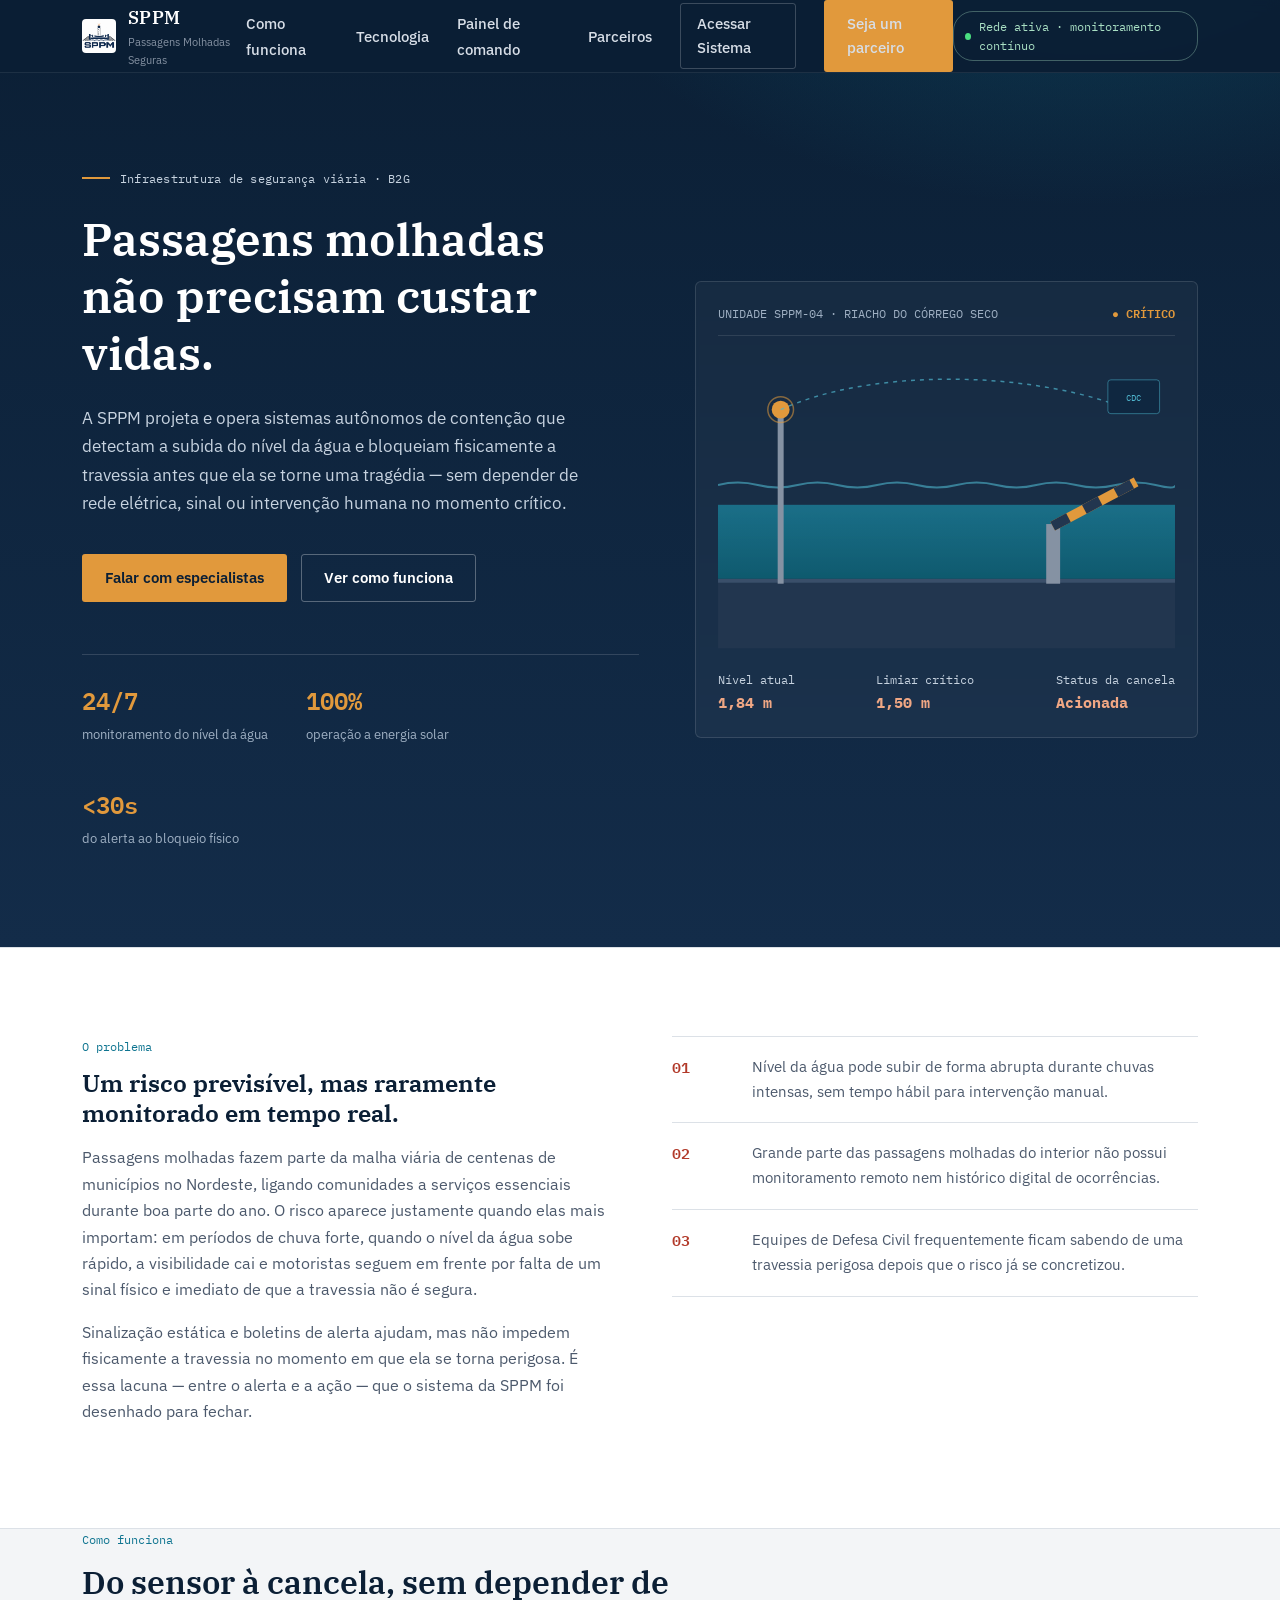
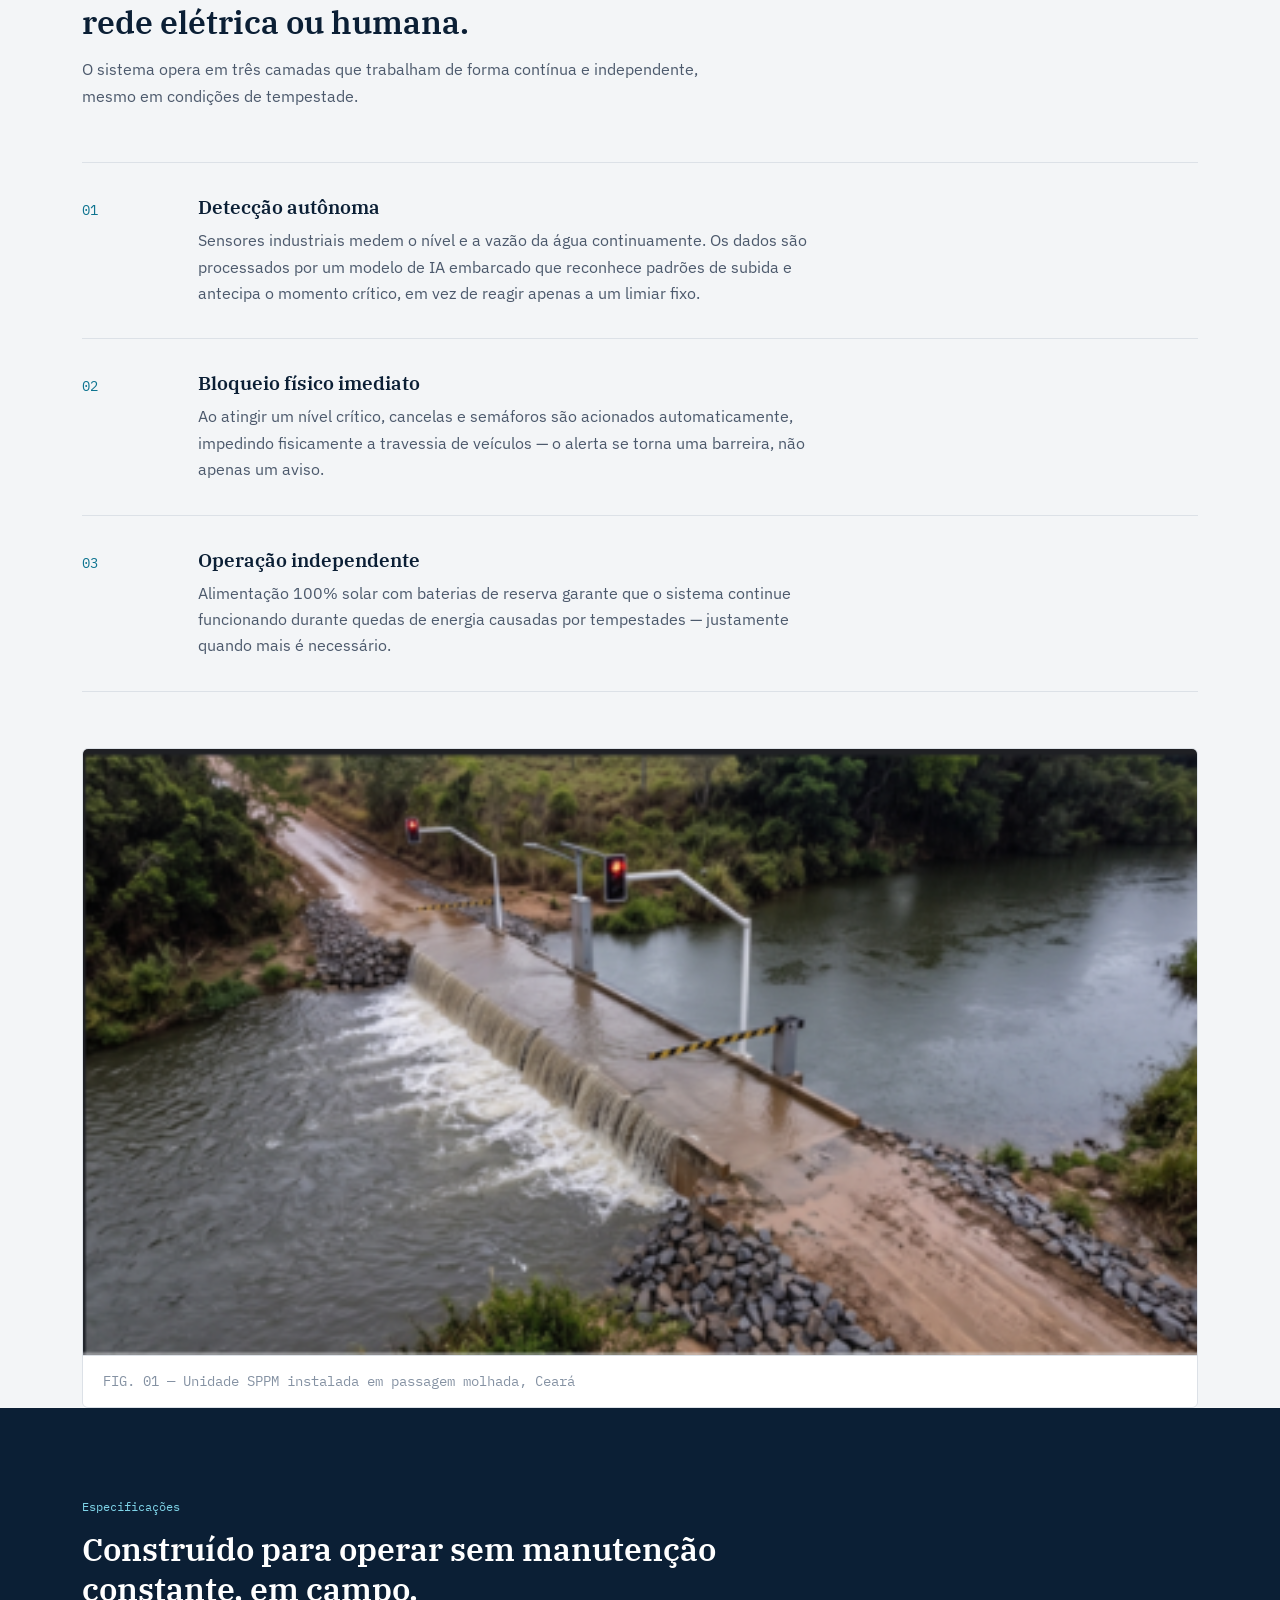
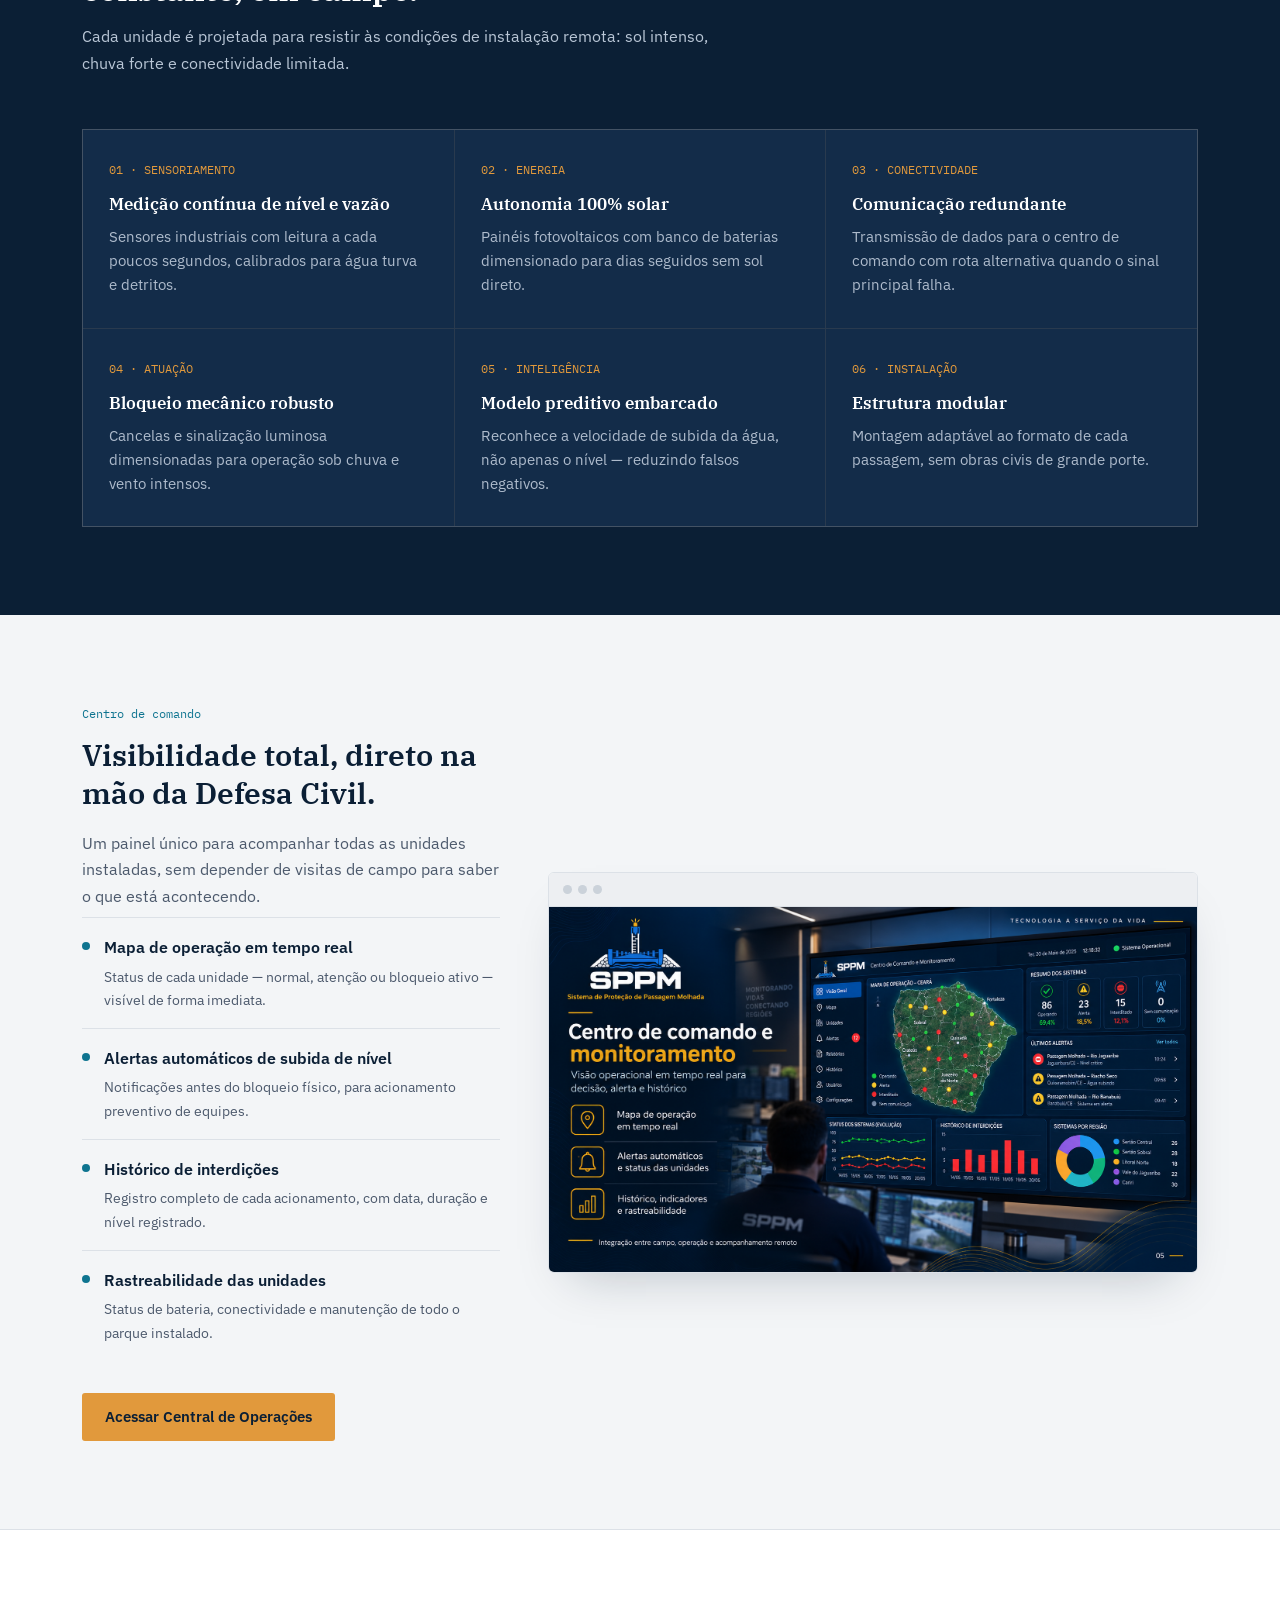
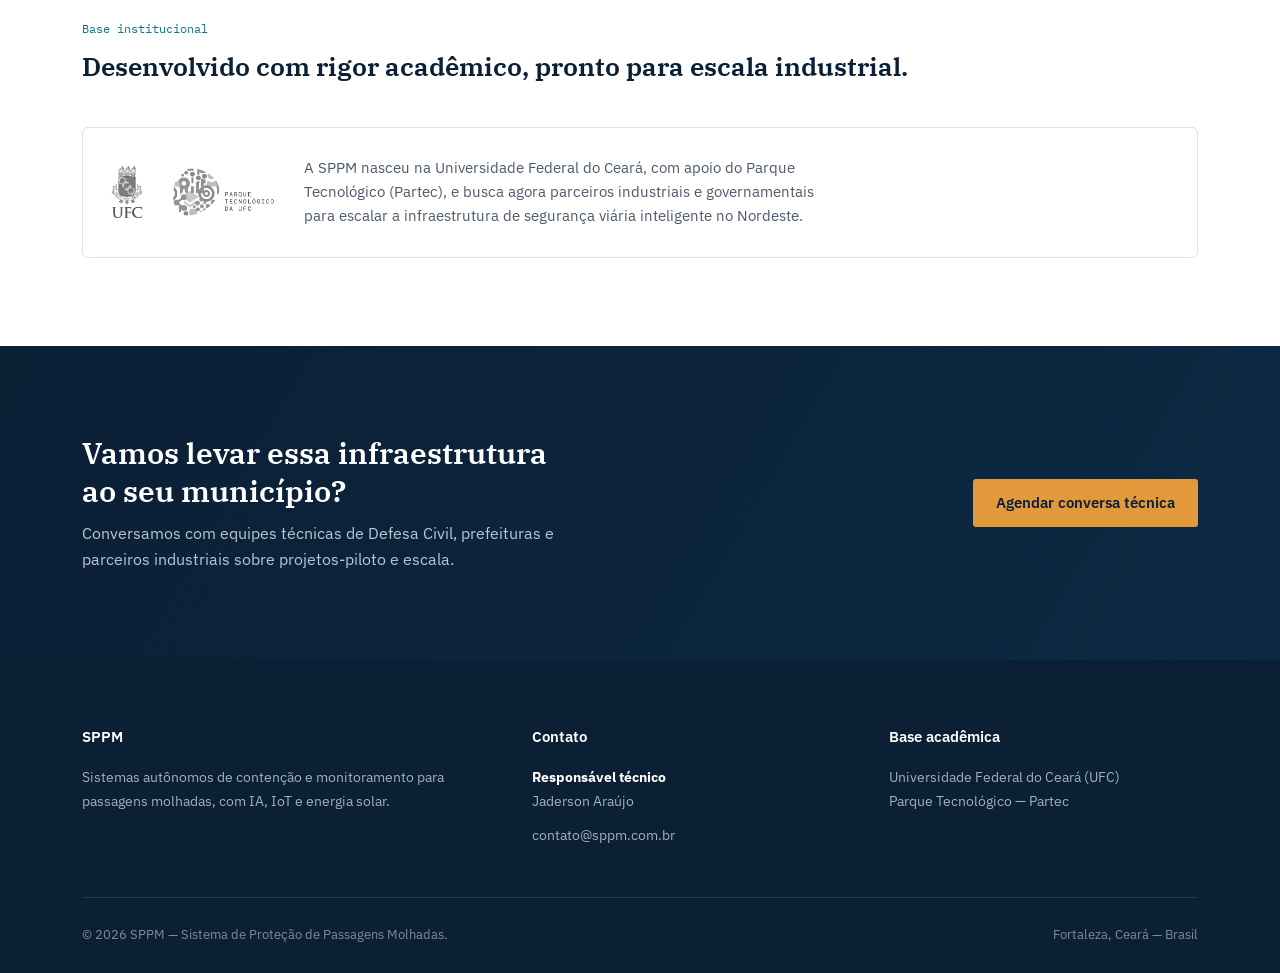
==== commit 2dbd7dce: "Update index.html" ====
--- a/index.html
+++ b/index.html
@@ -4,1134 +4,1052 @@
 <meta charset="UTF-8">
 <meta name="viewport" content="width=device-width, initial-scale=1.0">
 <title>SPPM — Sistema de Proteção de Passagens Molhadas</title>
-<meta name="description" content="Contenção e monitoramento autônomo para passagens molhadas. Sensoriamento de nível, bloqueio físico automático e operação solar para Defesa Civil e municípios.">
+<meta name="description" content="Contenção e monitoramento autônomo para passagens molhadas, com IA, IoT e energia solar. Infraestrutura de segurança viária para Defesa Civil e municípios.">
 <link rel="preconnect" href="https://fonts.googleapis.com">
 <link rel="preconnect" href="https://fonts.gstatic.com" crossorigin>
-<link href="https://fonts.googleapis.com/css2?family=IBM+Plex+Serif:ital,wght@0,400;0,500;0,600;1,400&family=IBM+Plex+Sans:wght@400;500;600&family=IBM+Plex+Mono:wght@400;500;600&display=swap" rel="stylesheet">
+<link href="https://fonts.googleapis.com/css2?family=IBM+Plex+Serif:wght@500;600;700&family=IBM+Plex+Sans:wght@400;500;600;700&family=IBM+Plex+Mono:wght@400;500;600&display=swap" rel="stylesheet">
 <style>
-/* ============ tokens ============ */
-:root{
-  --paper:#F1F3F5;
-  --surface:#FFFFFF;
-  --surface-2:#E9ECF0;
-  --line:#D8DDE3;
-  --line-soft:#E4E8ED;
-
-  --ink:#08192B;
-  --ink-2:#0F2B45;
-  --heading:#08192B;
-  --text:#4A5765;
-  --text-soft:#7C8896;
-
-  --amber:#D98A2B;
-  --amber-soft:#F3E2CC;
-  --hydro:#10788F;
-  --hydro-soft:#DCEBEF;
-  --alarm:#B2392B;
-  --live:#2E9E6B;
-
-  --deep:#08192B;         /* dark section background */
-  --deep-2:#0E2941;
-  --deep-line:rgba(255,255,255,.13);
-  --deep-text:#A9BACC;
-  --deep-heading:#FFFFFF;
-
-  --maxw:1200px;
-  --r:4px;
-  --shadow:0 30px 60px -36px rgba(8,25,43,.45);
-}
-
-@media (prefers-color-scheme: dark){
-  :root:not([data-theme="light"]){
-    --paper:#071322;
-    --surface:#0C2034;
-    --surface-2:#0F2941;
-    --line:rgba(255,255,255,.12);
-    --line-soft:rgba(255,255,255,.08);
-    --heading:#EEF3F8;
-    --text:#A7B8C9;
-    --text-soft:#7E90A3;
-    --amber-soft:rgba(217,138,43,.18);
-    --hydro-soft:rgba(16,120,143,.2);
-    --deep:#040D18;
-    --deep-2:#0B2135;
-    --shadow:0 30px 60px -36px rgba(0,0,0,.8);
-  }
-}
-:root[data-theme="dark"]{
-  --paper:#071322;
-  --surface:#0C2034;
-  --surface-2:#0F2941;
-  --line:rgba(255,255,255,.12);
-  --line-soft:rgba(255,255,255,.08);
-  --heading:#EEF3F8;
-  --text:#A7B8C9;
-  --text-soft:#7E90A3;
-  --amber-soft:rgba(217,138,43,.18);
-  --hydro-soft:rgba(16,120,143,.2);
-  --deep:#040D18;
-  --deep-2:#0B2135;
-  --shadow:0 30px 60px -36px rgba(0,0,0,.8);
-}
-
-*{margin:0;padding:0;box-sizing:border-box}
-html{scroll-behavior:smooth;scroll-padding-top:84px}
-body{
-  background:var(--paper);
-  color:var(--text);
-  font-family:'IBM Plex Sans',system-ui,sans-serif;
-  font-size:16.5px;
-  line-height:1.62;
-  -webkit-font-smoothing:antialiased;
-  overflow-x:hidden;
-}
-h1,h2,h3,h4{font-family:'IBM Plex Serif',Georgia,serif;color:var(--heading);font-weight:500;line-height:1.18;letter-spacing:-.01em}
-h1{font-size:clamp(2.1rem,4.4vw,3.4rem)}
-h2{font-size:clamp(1.65rem,2.9vw,2.35rem)}
-h3{font-size:clamp(1.25rem,2vw,1.6rem)}
-p{max-width:66ch}
-a{color:inherit;text-decoration:none}
-img,svg{display:block;max-width:100%}
-.mono{font-family:'IBM Plex Mono',ui-monospace,monospace;font-variant-numeric:tabular-nums}
-.wrap{max-width:var(--maxw);margin:0 auto;padding:0 28px}
-:focus-visible{outline:2px solid var(--amber);outline-offset:3px;border-radius:2px}
-::selection{background:var(--amber);color:#08192B}
-
-/* ============ header ============ */
-header{
-  position:fixed;inset:0 0 auto 0;z-index:900;
-  background:color-mix(in srgb, var(--deep) 88%, transparent);
-  backdrop-filter:saturate(140%) blur(10px);
-  border-bottom:1px solid var(--deep-line);
-  transition:background .3s ease;
-}
-.nav{display:flex;align-items:center;justify-content:space-between;gap:24px;height:74px;max-width:var(--maxw);margin:0 auto;padding:0 28px}
-.brand{display:flex;align-items:center;gap:11px;color:#fff}
-.mark{width:34px;height:34px;flex:none}
-.brand b{font-family:'IBM Plex Serif',serif;font-weight:600;font-size:1.12rem;letter-spacing:.2px;display:block;line-height:1.1}
-.brand small{font-size:.72rem;color:#93A6BA;font-weight:400}
-.menu{display:flex;align-items:center;gap:26px;list-style:none}
-.menu a{color:#C9D5E2;font-size:.93rem;font-weight:500;padding:6px 0;border-bottom:1px solid transparent;transition:color .2s,border-color .2s}
-.menu a:hover{color:#fff;border-color:var(--amber)}
-.nav-side{display:flex;align-items:center;gap:12px}
-.btn{
-  display:inline-flex;align-items:center;justify-content:center;gap:9px;
-  font-family:'IBM Plex Sans',sans-serif;font-size:.93rem;font-weight:600;
-  padding:12px 22px;border-radius:var(--r);border:1px solid transparent;cursor:pointer;
-  transition:background .2s,border-color .2s,color .2s,transform .12s;
-}
-.btn:active{transform:translateY(1px)}
-.btn-solid{background:var(--amber);color:#08192B}
-.btn-solid:hover{background:#E79B41}
-.btn-line{border-color:rgba(255,255,255,.28);color:#fff}
-.btn-line:hover{border-color:#fff;background:rgba(255,255,255,.07)}
-.btn-dark{border-color:var(--line);color:var(--heading);background:var(--surface)}
-.btn-dark:hover{border-color:var(--heading)}
-.btn-sm{padding:9px 16px;font-size:.87rem}
-.icon-btn{width:38px;height:38px;padding:0;border:1px solid rgba(255,255,255,.22);background:transparent;color:#fff;border-radius:var(--r);display:inline-flex;align-items:center;justify-content:center;cursor:pointer}
-.icon-btn:hover{border-color:#fff}
-.burger{display:none}
-.progress{height:2px;background:var(--amber);width:0;transition:width .1s linear}
-
-/* ============ hero ============ */
-.hero{
-  position:relative;color:#fff;padding:152px 0 84px;
-  background:
-    radial-gradient(1000px 520px at 78% -12%, rgba(16,120,143,.38), transparent 62%),
-    radial-gradient(700px 400px at 8% 110%, rgba(217,138,43,.14), transparent 60%),
-    linear-gradient(175deg,var(--deep) 0%, var(--deep-2) 100%);
-  overflow:hidden;
-}
-.hero::after{
-  content:"";position:absolute;inset:0;pointer-events:none;opacity:.5;
-  background-image:linear-gradient(rgba(255,255,255,.045) 1px,transparent 1px),linear-gradient(90deg,rgba(255,255,255,.045) 1px,transparent 1px);
-  background-size:88px 88px;
-  mask-image:linear-gradient(180deg,rgba(0,0,0,.7),transparent 72%);
-}
-.hero .wrap{position:relative;z-index:2}
-.hero-grid{display:grid;grid-template-columns:1.02fr .98fr;gap:56px;align-items:center}
-.kicker{display:inline-flex;align-items:center;gap:10px;font-size:.82rem;color:#BFD0E0;border:1px solid rgba(255,255,255,.18);border-radius:999px;padding:6px 14px;margin-bottom:26px}
-.kicker i{width:6px;height:6px;border-radius:50%;background:var(--amber);font-style:normal}
-.hero h1{color:#fff;max-width:14ch;margin-bottom:22px}
-.hero h1 em{font-style:italic;font-weight:400}
-.lede{font-size:1.09rem;color:#BFD0E0;max-width:50ch;margin-bottom:34px}
-.hero-cta{display:flex;gap:12px;flex-wrap:wrap;margin-bottom:46px}
-.metrics{display:flex;gap:0;border-top:1px solid rgba(255,255,255,.14);flex-wrap:wrap}
-.metric{padding:22px 30px 0 0;margin-right:30px;border-right:1px solid rgba(255,255,255,.12)}
-.metric:last-child{border-right:0;margin-right:0}
-.metric .v{font-family:'IBM Plex Mono',monospace;font-size:1.6rem;font-weight:500;color:var(--amber);display:block;line-height:1.1}
-.metric .k{font-size:.82rem;color:#93A6BA;display:block;margin-top:5px;max-width:20ch}
-
-/* live unit panel */
-.unit{
-  background:rgba(255,255,255,.045);border:1px solid rgba(255,255,255,.14);
-  border-radius:var(--r);overflow:hidden;box-shadow:0 40px 70px -40px rgba(0,0,0,.8);
-}
-.unit-bar{display:flex;align-items:center;justify-content:space-between;gap:12px;padding:13px 16px;border-bottom:1px solid rgba(255,255,255,.12);background:rgba(255,255,255,.03)}
-.unit-id{font-family:'IBM Plex Mono',monospace;font-size:.74rem;color:#9FB2C6;letter-spacing:.02em}
-.chip{display:inline-flex;align-items:center;gap:7px;font-family:'IBM Plex Mono',monospace;font-size:.7rem;padding:4px 10px;border-radius:999px;border:1px solid}
-.chip-alarm{color:#F0A98C;border-color:rgba(240,169,140,.4);background:rgba(178,57,43,.22)}
-.chip-live{color:#8FE3B8;border-color:rgba(143,227,184,.35)}
-.dot{width:7px;height:7px;border-radius:50%;background:currentColor;animation:beat 2.4s infinite}
-@keyframes beat{0%{box-shadow:0 0 0 0 currentColor;opacity:1}70%{box-shadow:0 0 0 6px transparent;opacity:.65}100%{box-shadow:0 0 0 0 transparent;opacity:1}}
-.unit-figure{padding:6px 6px 0}
-.readout{display:grid;grid-template-columns:repeat(3,1fr);border-top:1px solid rgba(255,255,255,.12)}
-.readout div{padding:14px 16px;border-right:1px solid rgba(255,255,255,.1)}
-.readout div:last-child{border-right:0}
-.readout span{display:block;font-size:.73rem;color:#8FA2B7}
-.readout strong{font-family:'IBM Plex Mono',monospace;font-size:1.12rem;font-weight:500;color:#fff;display:block;margin-top:3px}
-.readout .hot{color:#F0A98C}
-
-/* ============ trust strip ============ */
-.strip{background:var(--surface);border-bottom:1px solid var(--line)}
-.strip-in{display:flex;align-items:center;gap:36px;padding:22px 0;flex-wrap:wrap}
-.strip p{font-size:.86rem;color:var(--text-soft);max-width:26ch;border-right:1px solid var(--line);padding-right:34px}
-.orgs{display:flex;gap:34px;align-items:center;flex-wrap:wrap;color:var(--heading)}
-.org{display:flex;align-items:center;gap:10px;opacity:.78}
-.org b{font-family:'IBM Plex Serif',serif;font-weight:600;font-size:.98rem;letter-spacing:.3px}
-.org small{display:block;font-size:.7rem;color:var(--text-soft);font-weight:400;letter-spacing:0}
-
-/* ============ sections ============ */
-section{padding:92px 0}
-.head{max-width:60ch;margin-bottom:54px}
-.head .over{font-size:.84rem;color:var(--hydro);margin-bottom:14px;display:flex;align-items:center;gap:9px}
-.head .over::before{content:"";width:20px;height:1px;background:var(--hydro)}
-.head h2{margin-bottom:14px}
-.head p{font-size:1.04rem}
-
-/* problem */
-.problem{background:var(--surface);border-top:1px solid var(--line);border-bottom:1px solid var(--line)}
-.problem-grid{display:grid;grid-template-columns:1fr 1fr;gap:72px;align-items:start}
-.problem-grid p+p{margin-top:16px}
-.pull{border-left:2px solid var(--amber);padding:4px 0 4px 20px;margin-top:26px;font-family:'IBM Plex Serif',serif;font-size:1.12rem;line-height:1.5;color:var(--heading)}
-.cases{list-style:none;border-top:1px solid var(--line)}
-.cases li{display:grid;grid-template-columns:104px 1fr;gap:20px;padding:22px 0;border-bottom:1px solid var(--line)}
-.cases .tag{font-family:'IBM Plex Mono',monospace;font-size:.76rem;color:var(--text-soft)}
-.cases h4{font-family:'IBM Plex Sans',sans-serif;font-size:.99rem;font-weight:600;color:var(--heading);margin-bottom:4px}
-.cases p{font-size:.93rem}
-
-/* how it works */
-.layers{display:grid;grid-template-columns:1.1fr .9fr;gap:64px;align-items:start}
-.step{display:grid;grid-template-columns:52px 1fr;gap:22px;padding:26px 0;border-top:1px solid var(--line)}
-.step:last-child{border-bottom:1px solid var(--line)}
-.step .n{font-family:'IBM Plex Mono',monospace;font-size:.82rem;color:var(--amber);padding-top:5px}
-.step h4{font-size:1.16rem;margin-bottom:7px}
-.step p{font-size:.96rem}
-.scene{position:sticky;top:104px;border:1px solid var(--line);border-radius:var(--r);background:var(--surface);overflow:hidden}
-.scene figcaption{padding:13px 18px;border-top:1px solid var(--line);font-size:.82rem;color:var(--text-soft);font-family:'IBM Plex Mono',monospace}
-
-/* specs */
-.tech{background:var(--deep);color:var(--deep-text)}
-.tech h2,.tech h4{color:var(--deep-heading)}
-.tech .head p{color:#A9BACC}
-.tech .head .over{color:#6FC9DE}
-.tech .head .over::before{background:#6FC9DE}
-.specs{display:grid;grid-template-columns:repeat(3,1fr);gap:1px;background:var(--deep-line);border:1px solid var(--deep-line)}
-.spec{background:var(--deep-2);padding:30px 26px;transition:background .25s}
-.spec:hover{background:#12314D}
-.spec .no{font-family:'IBM Plex Mono',monospace;font-size:.74rem;color:var(--amber);display:block;margin-bottom:16px}
-.spec h4{font-size:1.04rem;margin-bottom:9px}
-.spec p{font-size:.92rem;color:#A0B2C5}
-.tech-note{margin-top:28px;font-size:.86rem;color:#8398AE;display:flex;gap:10px;align-items:flex-start}
-
-/* dashboard */
-.ops-layout{display:grid;grid-template-columns:.85fr 1.35fr;gap:52px;align-items:center}
-.feat{display:grid;grid-template-columns:22px 1fr;gap:14px;padding:18px 0;border-top:1px solid var(--line)}
-.feat:last-of-type{border-bottom:1px solid var(--line)}
-.feat svg{margin-top:4px;color:var(--hydro)}
-.feat h5{font-size:1rem;font-weight:600;color:var(--heading);margin-bottom:3px}
-.feat p{font-size:.92rem}
-.screen{border:1px solid var(--line);border-radius:6px;background:var(--surface);box-shadow:var(--shadow);overflow:hidden}
-.screen-bar{display:flex;align-items:center;gap:10px;padding:11px 14px;background:var(--surface-2);border-bottom:1px solid var(--line)}
-.screen-bar i{width:9px;height:9px;border-radius:50%;background:var(--line);font-style:normal}
-.screen-bar span{font-family:'IBM Plex Mono',monospace;font-size:.72rem;color:var(--text-soft);margin-left:6px}
-.kpis{display:grid;grid-template-columns:repeat(4,1fr);border-bottom:1px solid var(--line-soft)}
-.kpi{padding:14px 16px;border-right:1px solid var(--line-soft)}
-.kpi:last-child{border-right:0}
-.kpi b{font-family:'IBM Plex Mono',monospace;font-size:1.25rem;font-weight:500;color:var(--heading);display:block}
-.kpi span{font-size:.72rem;color:var(--text-soft)}
-.kpi.alarm b{color:var(--alarm)}
-.screen-body{display:grid;grid-template-columns:1.45fr 1fr}
-.map{position:relative;border-right:1px solid var(--line-soft);background:var(--surface)}
-.alerts{padding:14px 16px}
-.alerts h6{font-size:.78rem;font-weight:600;color:var(--text-soft);margin-bottom:12px;letter-spacing:.02em}
-.alert{display:grid;grid-template-columns:8px 1fr;gap:11px;padding:11px 0;border-top:1px solid var(--line-soft);font-size:.82rem}
-.alert i{width:8px;height:8px;border-radius:50%;margin-top:6px;font-style:normal}
-.alert b{display:block;color:var(--heading);font-weight:600;font-size:.86rem}
-.alert time{font-family:'IBM Plex Mono',monospace;font-size:.72rem;color:var(--text-soft)}
-
-/* deployment */
-.deploy{background:var(--surface);border-top:1px solid var(--line);border-bottom:1px solid var(--line)}
-.phases{display:grid;grid-template-columns:repeat(4,1fr);gap:0;border-top:1px solid var(--line)}
-.phase{padding:28px 26px 30px 0;border-right:1px solid var(--line);position:relative}
-.phase:last-child{border-right:0;padding-right:0}
-.phase::before{content:"";position:absolute;top:-4px;left:0;width:7px;height:7px;border-radius:50%;background:var(--amber)}
-.phase .when{font-family:'IBM Plex Mono',monospace;font-size:.76rem;color:var(--text-soft);display:block;margin-bottom:10px}
-.phase h4{font-size:1.06rem;margin-bottom:8px}
-.phase p{font-size:.92rem}
-
-/* faq */
-.faq-grid{display:grid;grid-template-columns:.75fr 1.25fr;gap:60px;align-items:start}
-.qa{border-top:1px solid var(--line)}
-.qa summary{list-style:none;cursor:pointer;padding:20px 0;display:flex;gap:18px;align-items:flex-start;font-family:'IBM Plex Serif',serif;font-size:1.06rem;color:var(--heading)}
-.qa summary::-webkit-details-marker{display:none}
-.qa summary::after{content:"+";margin-left:auto;font-family:'IBM Plex Mono',monospace;color:var(--amber);font-size:1.15rem;transition:transform .25s}
-.qa[open] summary::after{content:"–"}
-.qa p{padding:0 0 22px 0;font-size:.95rem;max-width:64ch}
-.qa+.qa{border-top:1px solid var(--line)}
-.qa:last-of-type{border-bottom:1px solid var(--line)}
-
-/* contact */
-.contact{background:var(--deep);color:var(--deep-text)}
-.contact h2,.contact h4{color:#fff}
-.contact-grid{display:grid;grid-template-columns:1fr 1fr;gap:64px;align-items:start}
-.contact .lede{margin-bottom:30px}
-.channels{border-top:1px solid var(--deep-line)}
-.channel{padding:16px 0;border-bottom:1px solid var(--deep-line)}
-.channel span{font-size:.78rem;color:#8398AE;display:block}
-.channel b{color:#fff;font-weight:500;font-size:1rem}
-.channel a:hover{color:var(--amber)}
-form{background:rgba(255,255,255,.04);border:1px solid var(--deep-line);border-radius:var(--r);padding:28px}
-.field{margin-bottom:18px}
-.field label{display:block;font-size:.82rem;color:#A9BACC;margin-bottom:7px}
-.field input,.field select,.field textarea{
-  width:100%;background:rgba(255,255,255,.05);border:1px solid rgba(255,255,255,.16);
-  border-radius:var(--r);padding:11px 13px;color:#fff;font-family:inherit;font-size:.95rem;
-}
-.field textarea{resize:vertical;min-height:96px}
-.field input::placeholder,.field textarea::placeholder{color:#6F8398}
-.field select option{background:#0E2941;color:#fff}
-.row2{display:grid;grid-template-columns:1fr 1fr;gap:14px}
-form .btn-solid{width:100%}
-.form-note{font-size:.78rem;color:#7C8FA4;margin-top:12px}
-
-/* footer */
-footer{background:var(--deep);color:#8FA2B7;border-top:1px solid var(--deep-line);padding:56px 0 26px}
-.f-grid{display:grid;grid-template-columns:1.5fr 1fr 1fr 1fr;gap:40px;padding-bottom:36px;border-bottom:1px solid var(--deep-line)}
-.f-grid p{font-size:.88rem;max-width:34ch}
-.f-grid h5{color:#fff;font-size:.88rem;font-weight:600;margin-bottom:14px}
-.f-grid a{display:block;font-size:.88rem;margin-bottom:9px;color:#8FA2B7}
-.f-grid a:hover{color:#fff}
-.f-bot{display:flex;justify-content:space-between;gap:16px;flex-wrap:wrap;padding-top:22px;font-size:.8rem;color:#6C8098}
-
-/* ============ imagens + vidro ============ */
-.glass{
-  background:color-mix(in srgb, var(--surface) 62%, transparent);
-  backdrop-filter:blur(16px) saturate(150%);
-  -webkit-backdrop-filter:blur(16px) saturate(150%);
-  border:1px solid color-mix(in srgb, var(--heading) 12%, transparent);
-}
-.glass-dark{
-  background:rgba(8,25,43,.52);
-  backdrop-filter:blur(18px) saturate(150%);
-  -webkit-backdrop-filter:blur(18px) saturate(150%);
-  border:1px solid rgba(255,255,255,.18);
-  color:#EAF1F8;
-}
-
-/* marca com moldura de vidro */
-.mark-wrap{
-  width:40px;height:40px;flex:none;border-radius:7px;overflow:hidden;
-  background:rgba(255,255,255,.08);border:1px solid rgba(255,255,255,.2);
-  backdrop-filter:blur(8px);display:grid;place-items:center;
-}
-.mark-wrap img{width:100%;height:100%;object-fit:cover}
-.mark-wrap .mark{width:26px;height:26px}
-.is-hidden{display:none!important}
-
-/* camada fotográfica do hero */
-.hero-photo{
-  position:absolute;inset:0;z-index:0;
-  background-image:url('rio.png');
-  background-size:cover;background-position:center 62%;
-  opacity:.3;filter:saturate(.7) contrast(1.05);
-  mask-image:linear-gradient(200deg,transparent 12%,rgba(0,0,0,.85) 55%,rgba(0,0,0,.3) 100%);
-  -webkit-mask-image:linear-gradient(200deg,transparent 12%,rgba(0,0,0,.85) 55%,rgba(0,0,0,.3) 100%);
-}
-.hero-photo::after{
-  content:"";position:absolute;inset:0;
-  background:linear-gradient(180deg,rgba(8,25,43,.55),rgba(8,25,43,.9));
-}
-
-/* faixa fotográfica com legenda em vidro */
-.field-photo{
-  position:relative;margin-top:56px;border:1px solid var(--line);border-radius:8px;
-  overflow:hidden;min-height:300px;background:var(--surface-2);
-  background-image:linear-gradient(120deg,rgba(8,25,43,.35),rgba(8,25,43,.05)),url('rio.png');
-  background-size:cover;background-position:center;
-  display:flex;align-items:flex-end;
-}
-.photo-overlay{display:grid;grid-template-columns:1.4fr 1fr;gap:1px;width:100%;margin:22px;border-radius:6px;overflow:hidden}
-.photo-overlay > div{padding:20px 22px}
-.photo-overlay h4{color:#fff;font-size:1.08rem;margin-bottom:6px}
-.photo-overlay p{color:#CBD8E5;font-size:.9rem;max-width:44ch}
-.photo-stats{display:flex;flex-direction:column;justify-content:center;gap:12px;border-left:1px solid rgba(255,255,255,.16)}
-.photo-stats div span{display:block;font-size:.74rem;color:#A9BACC}
-.photo-stats div b{font-family:'IBM Plex Mono',monospace;font-size:1.1rem;font-weight:500;color:#fff}
-
-/* moldura de vidro da captura do painel */
-.screen-shot{display:block;width:100%;border-top:1px solid var(--line)}
-.screen-tint{position:relative}
-.screen-tint::after{
-  content:"";position:absolute;inset:0;pointer-events:none;
-  background:linear-gradient(115deg,rgba(255,255,255,.22),transparent 38%);
-}
-.screen-badge{
-  position:absolute;left:16px;bottom:16px;z-index:2;display:flex;align-items:center;gap:9px;
-  padding:9px 14px;border-radius:999px;font-size:.78rem;
-}
-.screen-badge i{width:7px;height:7px;border-radius:50%;background:#4ADE80;font-style:normal;animation:beat 2.4s infinite;color:#4ADE80}
-
-/* cartões de logo institucional */
-.org{display:flex;align-items:center;gap:12px;padding:10px 16px;border-radius:8px;transition:transform .2s,border-color .2s}
-.org:hover{transform:translateY(-2px)}
-.org img{height:34px;width:auto;object-fit:contain;filter:grayscale(100%);opacity:.85;transition:filter .25s,opacity .25s}
-.org:hover img{filter:none;opacity:1}
-
-/* reveal */
-.rise{opacity:0;transform:translateY(14px);transition:opacity .6s ease,transform .6s ease}
-.rise.in{opacity:1;transform:none}
-
-@media (prefers-reduced-motion: reduce){
-  *{animation-duration:.001ms!important;animation-iteration-count:1!important;transition-duration:.001ms!important;scroll-behavior:auto!important}
-  .rise{opacity:1;transform:none}
-}
-
-/* ============ responsive ============ */
-@media (max-width:1040px){
-  .hero-grid,.problem-grid,.layers,.ops-layout,.faq-grid,.contact-grid{grid-template-columns:1fr;gap:44px}
-  .scene{position:static}
-  .specs{grid-template-columns:repeat(2,1fr)}
-  .phases{grid-template-columns:1fr 1fr}
-  .phase{padding-right:26px;border-bottom:1px solid var(--line)}
-  .phase:nth-child(2n){border-right:0;padding-right:0}
-  .f-grid{grid-template-columns:1fr 1fr}
-}
-@media (max-width:760px){
-  section{padding:66px 0}
-  .hero{padding:124px 0 64px}
-  .burger{display:inline-flex}
-  .menu{
-    position:fixed;top:74px;left:0;right:0;flex-direction:column;align-items:stretch;gap:0;
-    background:var(--deep);border-bottom:1px solid var(--deep-line);padding:8px 28px 22px;display:none;
-  }
-  .menu.open{display:flex}
-  .menu li{border-bottom:1px solid var(--deep-line)}
-  .menu a{display:block;padding:14px 0;border:0}
-  .menu .btn{margin-top:14px;width:100%}
-  .nav-side .btn-solid{display:none}
-  .specs{grid-template-columns:1fr}
-  .phases{grid-template-columns:1fr}
-  .phase{border-right:0;padding-right:0}
-  .screen-body{grid-template-columns:1fr}
-  .map{border-right:0;border-bottom:1px solid var(--line-soft)}
-  .kpis{grid-template-columns:1fr 1fr}
-  .kpi:nth-child(2n){border-right:0}
-  .kpi{border-bottom:1px solid var(--line-soft)}
-  .cases li{grid-template-columns:1fr;gap:6px}
-  .photo-overlay{grid-template-columns:1fr;margin:14px}
-  .photo-stats{flex-direction:row;gap:26px;border-left:0;border-top:1px solid rgba(255,255,255,.16)}
-  .field-photo{min-height:360px}
-  .strip p{border-right:0;padding-right:0}
-  .f-grid{grid-template-columns:1fr}
-  .row2{grid-template-columns:1fr}
-  .metric{padding-right:22px;margin-right:22px}
-}
+  :root{
+    --ink:#0B1F35;
+    --ink-2:#132C49;
+    --steel:#4C596C;
+    --steel-light:#8592A3;
+    --paper:#F3F5F7;
+    --panel:#FFFFFF;
+    --line:#DCE1E7;
+    --amber:#E1993C;
+    --amber-dark:#B9782A;
+    --teal:#0E7490;
+    --danger:#B23A2A;
+    --radius-sm:3px;
+    --radius-md:6px;
+    --maxw:1180px;
+  }
+
+  *{ margin:0; padding:0; box-sizing:border-box; }
+
+  html{ scroll-behavior:smooth; }
+
+  body{
+    background:var(--paper);
+    color:var(--steel);
+    font-family:'IBM Plex Sans', sans-serif;
+    font-size:16px;
+    line-height:1.65;
+    -webkit-font-smoothing:antialiased;
+  }
+
+  h1,h2,h3,h4{
+    font-family:'IBM Plex Serif', serif;
+    color:var(--ink);
+    font-weight:600;
+    line-height:1.25;
+  }
+
+  .mono{
+    font-family:'IBM Plex Mono', monospace;
+  }
+
+  a{ color:inherit; }
+
+  img{ max-width:100%; display:block; }
+
+  .wrap{
+    max-width:var(--maxw);
+    margin:0 auto;
+    padding:0 32px;
+  }
+
+  :focus-visible{
+    outline:2px solid var(--amber);
+    outline-offset:3px;
+  }
+
+  @media (prefers-reduced-motion: reduce){
+    *{ animation-duration:0.001ms !important; animation-iteration-count:1 !important; transition-duration:0.001ms !important; scroll-behavior:auto !important; }
+  }
+
+  /* ---------- Header ---------- */
+  header{
+    position:fixed;
+    top:0; left:0; right:0;
+    z-index:1000;
+    background:rgba(11,31,53,0.96);
+    backdrop-filter:blur(6px);
+    border-bottom:1px solid rgba(255,255,255,0.08);
+  }
+
+  .nav{
+    display:flex;
+    align-items:center;
+    justify-content:space-between;
+    height:72px;
+    max-width:var(--maxw);
+    margin:0 auto;
+    padding:0 32px;
+  }
+
+  .brand{
+    display:flex;
+    align-items:center;
+    gap:12px;
+    text-decoration:none;
+    color:#fff;
+  }
+
+  .brand img{
+    height:34px;
+    width:34px;
+    object-fit:cover;
+    border-radius:4px;
+  }
+
+  .brand-name{
+    font-family:'IBM Plex Serif', serif;
+    font-weight:600;
+    font-size:1.15rem;
+    letter-spacing:0.3px;
+  }
+
+  .brand-sub{
+    display:block;
+    font-family:'IBM Plex Sans', sans-serif;
+    font-size:0.68rem;
+    color:var(--steel-light);
+    font-weight:400;
+    margin-top:1px;
+  }
+
+  .nav-links{
+    display:flex;
+    align-items:center;
+    gap:28px;
+    list-style:none;
+  }
+
+  .nav-links a{
+    color:#D7DEE7;
+    text-decoration:none;
+    font-size:0.92rem;
+    font-weight:500;
+    transition:color 0.2s;
+  }
+
+  .nav-links a:hover{ color:#fff; }
+
+  .status-pill{
+    display:flex;
+    align-items:center;
+    gap:8px;
+    font-family:'IBM Plex Mono', monospace;
+    font-size:0.72rem;
+    color:#A9E0C4;
+    border:1px solid rgba(169,224,196,0.35);
+    padding:5px 11px;
+    border-radius:20px;
+  }
+
+  .status-dot{
+    width:7px; height:7px;
+    border-radius:50%;
+    background:#4ADE80;
+    box-shadow:0 0 0 0 rgba(74,222,128,0.6);
+    animation:pulse 2.2s infinite;
+  }
+
+  @keyframes pulse{
+    0%{ box-shadow:0 0 0 0 rgba(74,222,128,0.5); }
+    70%{ box-shadow:0 0 0 7px rgba(74,222,128,0); }
+    100%{ box-shadow:0 0 0 0 rgba(74,222,128,0); }
+  }
+
+  .btn{
+    display:inline-block;
+    padding:11px 22px;
+    border-radius:var(--radius-sm);
+    font-weight:600;
+    font-size:0.92rem;
+    text-decoration:none;
+    border:1px solid transparent;
+    cursor:pointer;
+    transition:all 0.2s ease;
+  }
+
+  .btn-primary{
+    background:var(--amber);
+    color:var(--ink);
+  }
+  .btn-primary:hover{ background:#eaa957; }
+
+  .btn-ghost{
+    background:transparent;
+    border-color:rgba(255,255,255,0.3);
+    color:#fff;
+  }
+  .btn-ghost:hover{ border-color:#fff; }
+
+  .nav-toggle{
+    display:none;
+    background:none;
+    border:none;
+    color:#fff;
+    font-size:1.6rem;
+    cursor:pointer;
+  }
+
+  /* ---------- Hero ---------- */
+  .hero{
+    background:
+      radial-gradient(ellipse 900px 500px at 85% -10%, rgba(14,116,144,0.35), transparent 60%),
+      linear-gradient(180deg, var(--ink) 0%, var(--ink-2) 100%);
+    padding:168px 0 96px;
+    color:#fff;
+    position:relative;
+    overflow:hidden;
+  }
+
+  .hero-grid{
+    display:grid;
+    grid-template-columns:1.05fr 0.95fr;
+    gap:56px;
+    align-items:center;
+  }
+
+  .eyebrow-row{
+    display:flex;
+    align-items:center;
+    gap:10px;
+    margin-bottom:22px;
+  }
+
+  .eyebrow-line{
+    width:28px; height:2px;
+    background:var(--amber);
+  }
+
+  .eyebrow{
+    font-family:'IBM Plex Mono', monospace;
+    font-size:0.78rem;
+    color:#C7D3E0;
+    letter-spacing:0.02em;
+  }
+
+  .hero h1{
+    color:#fff;
+    font-size:2.85rem;
+    max-width:600px;
+    margin-bottom:22px;
+  }
+
+  .hero-lede{
+    font-size:1.08rem;
+    color:#C7D3E0;
+    max-width:520px;
+    margin-bottom:36px;
+  }
+
+  .hero-actions{
+    display:flex;
+    gap:14px;
+    margin-bottom:52px;
+    flex-wrap:wrap;
+  }
+
+  .hero-meta{
+    display:flex;
+    gap:38px;
+    flex-wrap:wrap;
+    border-top:1px solid rgba(255,255,255,0.14);
+    padding-top:26px;
+  }
+
+  .hero-meta-item .num{
+    font-family:'IBM Plex Mono', monospace;
+    font-size:1.5rem;
+    color:var(--amber);
+    font-weight:600;
+    display:block;
+  }
+
+  .hero-meta-item .label{
+    font-size:0.82rem;
+    color:#9FB0C3;
+    margin-top:2px;
+  }
+
+  /* Hero diagram */
+  .hero-panel{
+    background:rgba(255,255,255,0.04);
+    border:1px solid rgba(255,255,255,0.12);
+    border-radius:var(--radius-md);
+    padding:22px;
+    backdrop-filter:blur(2px);
+  }
+
+  .hero-panel-head{
+    display:flex;
+    justify-content:space-between;
+    align-items:center;
+    margin-bottom:14px;
+    font-family:'IBM Plex Mono', monospace;
+    font-size:0.72rem;
+    color:#9FB0C3;
+    border-bottom:1px solid rgba(255,255,255,0.1);
+    padding-bottom:12px;
+  }
+
+  .hero-panel-head .tag{
+    color:var(--amber);
+    font-weight:600;
+  }
+
+  .readout{
+    font-family:'IBM Plex Mono', monospace;
+    font-size:0.74rem;
+    color:#C7D3E0;
+    display:flex;
+    justify-content:space-between;
+    padding-top:14px;
+  }
+
+  .readout strong{
+    color:#fff;
+    font-size:0.95rem;
+  }
+
+  .readout.critical strong{ color:#F0A784; }
+
+  /* ---------- Sections general ---------- */
+  section{
+    padding:88px 0;
+  }
+
+  .section-head{
+    max-width:640px;
+    margin-bottom:52px;
+  }
+
+  .section-tag{
+    font-family:'IBM Plex Mono', monospace;
+    font-size:0.78rem;
+    color:var(--teal);
+    margin-bottom:12px;
+    display:block;
+  }
+
+  .section-head h2{
+    font-size:2rem;
+    margin-bottom:14px;
+  }
+
+  .section-head p{
+    font-size:1.03rem;
+    color:var(--steel);
+  }
+
+  /* ---------- Contexto / problema ---------- */
+  .contexto{
+    background:var(--panel);
+    border-top:1px solid var(--line);
+    border-bottom:1px solid var(--line);
+  }
+
+  .contexto-grid{
+    display:grid;
+    grid-template-columns:1fr 1fr;
+    gap:64px;
+    align-items:start;
+  }
+
+  .contexto-grid h3{
+    font-size:1.5rem;
+    margin-bottom:16px;
+  }
+
+  .contexto-grid p{
+    margin-bottom:16px;
+  }
+
+  .fact-list{
+    list-style:none;
+    border-top:1px solid var(--line);
+  }
+
+  .fact-list li{
+    display:flex;
+    gap:16px;
+    padding:18px 0;
+    border-bottom:1px solid var(--line);
+  }
+
+  .fact-list .fig{
+    font-family:'IBM Plex Mono', monospace;
+    font-weight:600;
+    color:var(--danger);
+    min-width:64px;
+    font-size:0.95rem;
+  }
+
+  .fact-list .desc{
+    font-size:0.94rem;
+    color:var(--steel);
+  }
+
+  /* ---------- Como funciona ---------- */
+  .steps{
+    counter-reset:step;
+  }
+
+  .step-row{
+    display:grid;
+    grid-template-columns:88px 1fr;
+    gap:28px;
+    padding:32px 0;
+    border-top:1px solid var(--line);
+  }
+
+  .steps .step-row:last-child{
+    border-bottom:1px solid var(--line);
+  }
+
+  .step-num{
+    counter-increment:step;
+    font-family:'IBM Plex Mono', monospace;
+    font-size:0.85rem;
+    color:var(--teal);
+    padding-top:4px;
+  }
+
+  .step-num::before{
+    content:"0" counter(step);
+  }
+
+  .step-body h4{
+    font-size:1.2rem;
+    color:var(--ink);
+    margin-bottom:8px;
+  }
+
+  .step-body p{
+    max-width:620px;
+    color:var(--steel);
+  }
+
+  .como-media{
+    margin-top:56px;
+    border:1px solid var(--line);
+    border-radius:var(--radius-md);
+    overflow:hidden;
+  }
+
+  .como-media img{ width:100%; }
+
+  .como-media-caption{
+    padding:14px 20px;
+    font-size:0.86rem;
+    color:var(--steel-light);
+    background:var(--panel);
+    border-top:1px solid var(--line);
+    font-family:'IBM Plex Mono', monospace;
+  }
+
+  /* ---------- Especificações técnicas ---------- */
+  .tecnologia{
+    background:var(--ink);
+    color:#fff;
+  }
+
+  .tecnologia .section-head h2,
+  .tecnologia .section-head p{
+    color:#fff;
+  }
+  .tecnologia .section-head p{ color:#B9C6D6; }
+
+  .spec-grid{
+    display:grid;
+    grid-template-columns:repeat(3, 1fr);
+    gap:1px;
+    background:rgba(255,255,255,0.12);
+    border:1px solid rgba(255,255,255,0.12);
+  }
+
+  .spec-card{
+    background:var(--ink-2);
+    padding:30px 26px;
+  }
+
+  .spec-card .idx{
+    font-family:'IBM Plex Mono', monospace;
+    font-size:0.75rem;
+    color:var(--amber);
+    display:block;
+    margin-bottom:14px;
+  }
+
+  .spec-card h4{
+    color:#fff;
+    font-size:1.05rem;
+    margin-bottom:10px;
+  }
+
+  .spec-card p{
+    color:#AEBBCC;
+    font-size:0.92rem;
+  }
+
+  /* ---------- Painel / comando ---------- */
+  .comando{
+    background:var(--paper);
+  }
+
+  .comando-layout{
+    display:grid;
+    grid-template-columns:0.9fr 1.4fr;
+    gap:48px;
+    align-items:center;
+  }
+
+  .comando-feature{
+    display:flex;
+    gap:14px;
+    padding:16px 0;
+    border-top:1px solid var(--line);
+  }
+
+  .comando-feature:last-child{ border-bottom:1px solid var(--line); }
+
+  .comando-feature .dot{
+    width:8px; height:8px;
+    border-radius:50%;
+    background:var(--teal);
+    margin-top:8px;
+    flex-shrink:0;
+  }
+
+  .comando-feature h5{
+    color:var(--ink);
+    font-size:1rem;
+    font-family:'IBM Plex Sans', sans-serif;
+    font-weight:600;
+    margin-bottom:4px;
+  }
+
+  .comando-feature p{
+    font-size:0.9rem;
+    color:var(--steel);
+  }
+
+  .painel-frame{
+    border:1px solid var(--line);
+    border-radius:var(--radius-md);
+    overflow:hidden;
+    background:var(--panel);
+    box-shadow:0 24px 48px -24px rgba(11,31,53,0.25);
+  }
+
+  .painel-frame-bar{
+    display:flex;
+    gap:6px;
+    padding:12px 14px;
+    background:#EDEFF2;
+    border-bottom:1px solid var(--line);
+  }
+
+  .painel-frame-bar span{
+    width:9px; height:9px;
+    border-radius:50%;
+    background:#CBD2DA;
+  }
+
+  /* ---------- Parceiros ---------- */
+  .parceiros{
+    border-top:1px solid var(--line);
+    background:var(--panel);
+  }
+
+  .parceiros-head{
+    display:flex;
+    justify-content:space-between;
+    align-items:flex-end;
+    gap:24px;
+    margin-bottom:44px;
+    flex-wrap:wrap;
+  }
+
+  .parceiros-head h2{ font-size:1.6rem; }
+
+  .base-academica{
+    display:flex;
+    align-items:center;
+    gap:28px;
+    padding:28px;
+    border:1px solid var(--line);
+    border-radius:var(--radius-md);
+    flex-wrap:wrap;
+  }
+
+  .base-academica img{
+    height:52px;
+    filter:grayscale(100%);
+    opacity:0.75;
+  }
+
+  .base-academica p{
+    font-size:0.92rem;
+    color:var(--steel);
+    max-width:520px;
+  }
+
+  /* ---------- CTA final ---------- */
+  .cta-final{
+    background:linear-gradient(120deg, var(--ink) 0%, #0C2A44 100%);
+    color:#fff;
+    text-align:left;
+  }
+
+  .cta-final-inner{
+    display:flex;
+    justify-content:space-between;
+    align-items:center;
+    gap:40px;
+    flex-wrap:wrap;
+  }
+
+  .cta-final h2{
+    color:#fff;
+    font-size:1.9rem;
+    max-width:480px;
+    margin-bottom:10px;
+  }
+
+  .cta-final p{
+    color:#B9C6D6;
+    max-width:480px;
+  }
+
+  /* ---------- Footer ---------- */
+  footer{
+    background:var(--ink);
+    color:#B9C6D6;
+    padding:64px 0 28px;
+  }
+
+  .footer-grid{
+    display:grid;
+    grid-template-columns:1.3fr 1fr 1fr;
+    gap:48px;
+    padding-bottom:40px;
+    border-bottom:1px solid rgba(255,255,255,0.1);
+  }
+
+  .footer-grid h5{
+    color:#fff;
+    font-size:0.95rem;
+    margin-bottom:16px;
+    font-family:'IBM Plex Sans', sans-serif;
+    font-weight:600;
+  }
+
+  .footer-grid p, .footer-grid a{
+    font-size:0.9rem;
+    color:#9FB0C3;
+    text-decoration:none;
+    display:block;
+    margin-bottom:10px;
+  }
+
+  .footer-grid a:hover{ color:#fff; }
+
+  .footer-bottom{
+    display:flex;
+    justify-content:space-between;
+    align-items:center;
+    padding-top:26px;
+    flex-wrap:wrap;
+    gap:16px;
+    font-size:0.82rem;
+    color:#7C8CA0;
+  }
+
+  /* ---------- Responsive ---------- */
+  @media (max-width: 900px){
+    .nav-links{
+      position:fixed;
+      top:72px; left:0; right:0;
+      background:var(--ink);
+      flex-direction:column;
+      align-items:flex-start;
+      padding:24px 32px;
+      gap:20px;
+      border-bottom:1px solid rgba(255,255,255,0.1);
+      display:none;
+    }
+    .nav-links.open{ display:flex; }
+    .nav-toggle{ display:block; }
+    .status-pill{ display:none; }
+
+    .hero-grid,
+    .contexto-grid,
+    .comando-layout{
+      grid-template-columns:1fr;
+    }
+    .hero{ padding-top:132px; }
+    .hero h1{ font-size:2.1rem; }
+    .spec-grid{ grid-template-columns:1fr; }
+    .footer-grid{ grid-template-columns:1fr; gap:32px; }
+    .cta-final-inner{ flex-direction:column; align-items:flex-start; }
+    section{ padding:64px 0; }
+  }
 </style>
 </head>
 <body>
 
-<header id="top">
+<header>
   <nav class="nav">
-    <a href="#top" class="brand" aria-label="SPPM, início">
-      <span class="mark-wrap">
-      <img src="Logo.jpeg" alt="" data-fallback="markFallback" onerror="this.classList.add('is-hidden');document.getElementById('markFallback').classList.remove('is-hidden')">
-      <svg class="mark is-hidden" id="markFallback" viewBox="0 0 40 40" aria-hidden="true">
-        <rect x="1" y="1" width="38" height="38" rx="3" fill="#0E2941" stroke="#D98A2B" stroke-width="1.5"/>
-        <path d="M6 26 Q12 22 18 26 T30 26 T34 25" stroke="#10788F" stroke-width="2.4" fill="none" stroke-linecap="round"/>
-        <rect x="11" y="9" width="2.6" height="15" fill="#8FA2B7"/>
-        <rect x="12" y="15" width="17" height="3" rx="1" fill="#D98A2B" transform="rotate(-18 12 16.5)"/>
-      </svg>
+    <a href="#" class="brand">
+      <img src="Logo.jpeg" alt="Logo SPPM" onerror="this.style.display='none'">
+      <span>
+        <span class="brand-name">SPPM</span>
+        <span class="brand-sub">Passagens Molhadas Seguras</span>
       </span>
-      <span><b>SPPM</b><small>Proteção de passagens molhadas</small></span>
     </a>
 
-    <ul class="menu" id="menu">
-      <li><a href="#problema">O problema</a></li>
-      <li><a href="#sistema">O sistema</a></li>
+    <ul class="nav-links" id="navLinks">
+      <li><a href="#funciona">Como funciona</a></li>
       <li><a href="#tecnologia">Tecnologia</a></li>
-      <li><a href="#central">Central</a></li>
-      <li><a href="#implantacao">Implantação</a></li>
-      <li><a href="#contato" class="btn btn-solid btn-sm">Falar com a equipe</a></li>
+      <li><a href="#painel">Painel de comando</a></li>
+      <li><a href="#parceiros">Parceiros</a></li>
+      <!-- NOVO BOTÃO DO APP -->
+      <li><a href="app/" class="btn btn-ghost" style="border: 1px solid rgba(255,255,255,0.2); padding: 8px 16px;" target="_blank">Acessar Sistema</a></li>
+      <li><a href="#contato" class="btn btn-primary">Seja um parceiro</a></li>
     </ul>
 
-    <div class="nav-side">
-      <a href="#contato" class="btn btn-solid btn-sm">Falar com a equipe</a>
-      <button class="icon-btn" id="theme" aria-label="Alternar tema claro e escuro">
-        <svg width="16" height="16" viewBox="0 0 24 24" fill="none" stroke="currentColor" stroke-width="1.8" aria-hidden="true"><path d="M21 12.8A9 9 0 1111.2 3a7 7 0 009.8 9.8z"/></svg>
-      </button>
-      <button class="icon-btn burger" id="burger" aria-label="Abrir menu" aria-expanded="false">
-        <svg width="18" height="18" viewBox="0 0 24 24" stroke="currentColor" stroke-width="2" aria-hidden="true"><path d="M3 6h18M3 12h18M3 18h18"/></svg>
-      </button>
+    <div style="display:flex; align-items:center; gap:16px;">
+      <span class="status-pill"><span class="status-dot"></span>Rede ativa · monitoramento contínuo</span>
+      <button class="nav-toggle" id="navToggle" aria-label="Abrir menu" aria-expanded="false">☰</button>
     </div>
   </nav>
-  <div class="progress" id="progress"></div>
 </header>
 
-<!-- ================= HERO ================= -->
 <section class="hero">
-  <div class="hero-photo" aria-hidden="true"></div>
   <div class="wrap hero-grid">
     <div>
-      <span class="kicker"><i></i>Infraestrutura de segurança viária para municípios</span>
-      <h1>A travessia se fecha <em>antes</em> do risco chegar.</h1>
-      <p class="lede">
-        A SPPM instala unidades autônomas que medem o nível da água em passagens molhadas e
-        bloqueiam fisicamente a pista quando a travessia deixa de ser segura — sem rede elétrica,
-        sem sinal e sem depender de alguém no local.
+      <div class="eyebrow-row">
+        <span class="eyebrow-line"></span>
+        <span class="eyebrow">Infraestrutura de segurança viária · B2G</span>
+      </div>
+      <h1>Passagens molhadas não precisam custar vidas.</h1>
+      <p class="hero-lede">
+        A SPPM projeta e opera sistemas autônomos de contenção que detectam a subida do nível da água
+        e bloqueiam fisicamente a travessia antes que ela se torne uma tragédia — sem depender de
+        rede elétrica, sinal ou intervenção humana no momento crítico.
       </p>
-      <div class="hero-cta">
-        <a href="#contato" class="btn btn-solid">Solicitar projeto-piloto</a>
-        <a href="#sistema" class="btn btn-line">Entender o sistema</a>
-      </div>
-      <div class="metrics">
-        <div class="metric"><span class="v" data-count="24">0</span><span class="k">horas de leitura contínua por dia</span></div>
-        <div class="metric"><span class="v"><span data-count="30">0</span>s</span><span class="k">do limiar crítico ao bloqueio da pista</span></div>
-        <div class="metric"><span class="v"><span data-count="72">0</span>h</span><span class="k">de autonomia sem sol direto</span></div>
-      </div>
-    </div>
-
-    <figure class="unit">
-      <figcaption class="unit-bar">
-        <span class="unit-id">SPPM-04 — Riacho do Córrego Seco</span>
-        <span class="chip chip-alarm"><i class="dot"></i>Bloqueio ativo</span>
-      </figcaption>
-      <div class="unit-figure">
-        <svg viewBox="0 0 470 290" role="img" aria-label="Esquema de uma unidade SPPM: sensor de nível sobre a passagem molhada, cancela acionada e enlace com a central de operações">
-          <defs>
-            <linearGradient id="agua" x1="0" y1="0" x2="0" y2="1">
-              <stop offset="0%" stop-color="#1B7A93" stop-opacity=".9"/>
-              <stop offset="100%" stop-color="#083C4C" stop-opacity=".95"/>
-            </linearGradient>
-          </defs>
-
-          <path d="M0 150 L60 138 L130 152 L210 140 L300 156 L380 144 L470 152 L470 200 L0 200 Z" fill="#0C2338"/>
-          <rect x="0" y="228" width="470" height="62" fill="#17293E"/>
-          <rect x="0" y="228" width="470" height="3" fill="#2C3F57"/>
-          <g stroke="#3C5169" stroke-width="3" stroke-dasharray="22 20">
-            <line x1="0" y1="258" x2="470" y2="258"/>
-          </g>
-
-          <g>
-            <rect x="0" y="152" width="470" height="80" fill="url(#agua)">
-              <animate attributeName="y" values="176;150;176" dur="9s" repeatCount="indefinite"/>
-              <animate attributeName="height" values="56;82;56" dur="9s" repeatCount="indefinite"/>
-            </rect>
-            <path d="M0 152 Q 24 146 48 152 T 96 152 T 144 152 T 192 152 T 240 152 T 288 152 T 336 152 T 384 152 T 432 152 T 470 152"
-                  stroke="#57C2D8" stroke-width="1.8" fill="none" opacity=".65">
-              <animate attributeName="d" dur="9s" repeatCount="indefinite" values="
-                M0 176 Q 24 170 48 176 T 96 176 T 144 176 T 192 176 T 240 176 T 288 176 T 336 176 T 384 176 T 432 176 T 470 176;
-                M0 150 Q 24 144 48 150 T 96 150 T 144 150 T 192 150 T 240 150 T 288 150 T 336 150 T 384 150 T 432 150 T 470 150;
-                M0 176 Q 24 170 48 176 T 96 176 T 144 176 T 192 176 T 240 176 T 288 176 T 336 176 T 384 176 T 432 176 T 470 176"/>
-            </path>
-          </g>
-
-          <!-- régua de nível -->
-          <g stroke="#6E8399" stroke-width="1">
-            <line x1="96" y1="96" x2="96" y2="232"/>
-            <line x1="90" y1="128" x2="102" y2="128"/><line x1="90" y1="152" x2="102" y2="152"/><line x1="90" y1="176" x2="102" y2="176"/><line x1="90" y1="200" x2="102" y2="200"/>
-          </g>
-          <line x1="86" y1="150" x2="140" y2="150" stroke="#E0743F" stroke-width="1.4" stroke-dasharray="3 3"/>
-          <text x="144" y="147" font-family="IBM Plex Mono, monospace" font-size="9" fill="#E0743F">limiar 1,50 m</text>
-
-          <!-- poste sensor -->
-          <rect x="60" y="72" width="7" height="160" fill="#8C9BAD"/>
-          <rect x="47" y="60" width="33" height="14" rx="2" fill="#0E2941" stroke="#8C9BAD"/>
-          <circle cx="63.5" cy="82" r="5" fill="#D98A2B"/>
-          <circle cx="63.5" cy="82" r="10" fill="none" stroke="#D98A2B" stroke-width="1.3" opacity=".6">
-            <animate attributeName="r" values="7;26;7" dur="3s" repeatCount="indefinite"/>
-            <animate attributeName="opacity" values=".7;0;.7" dur="3s" repeatCount="indefinite"/>
-          </circle>
-          <!-- painel solar -->
-          <rect x="18" y="44" width="42" height="16" rx="1.5" fill="#12405A" stroke="#4E7C93" transform="rotate(-16 39 52)"/>
-
-          <!-- cancela -->
-          <rect x="336" y="176" width="13" height="56" fill="#8C9BAD"/>
-          <g transform="rotate(-6 342 180)">
-            <rect x="342" y="174" width="106" height="9" fill="#D98A2B"/>
-            <rect x="342" y="174" width="18" height="9" fill="#17293E"/>
-            <rect x="378" y="174" width="18" height="9" fill="#17293E"/>
-            <rect x="414" y="174" width="18" height="9" fill="#17293E"/>
-          </g>
-          <circle cx="342.5" cy="168" r="4" fill="#E0743F">
-            <animate attributeName="opacity" values="1;.25;1" dur="1.1s" repeatCount="indefinite"/>
-          </circle>
-
-          <!-- enlace com a central -->
-          <path d="M63 60 C 170 14, 320 14, 404 44" stroke="#57C2D8" stroke-width="1.3" stroke-dasharray="4 6" fill="none" opacity=".75"/>
-          <rect x="386" y="22" width="66" height="30" rx="3" fill="#0B2135" stroke="#57C2D8" stroke-opacity=".5"/>
-          <text x="419" y="41" text-anchor="middle" font-family="IBM Plex Mono, monospace" font-size="9" fill="#7FD4E8">central</text>
-        </svg>
-      </div>
-      <div class="readout">
-        <div><span>Nível medido</span><strong class="hot mono" id="level">1,84 m</strong></div>
-        <div><span>Subida por hora</span><strong class="mono" id="rate">+0,42 m</strong></div>
-        <div><span>Bateria</span><strong class="mono">87%</strong></div>
-      </div>
-    </figure>
+      <div class="hero-actions">
+        <a href="#contato" class="btn btn-primary">Falar com especialistas</a>
+        <a href="#funciona" class="btn btn-ghost">Ver como funciona</a>
+      </div>
+      <div class="hero-meta">
+        <div class="hero-meta-item">
+          <span class="num mono">24/7</span>
+          <span class="label">monitoramento do nível da água</span>
+        </div>
+        <div class="hero-meta-item">
+          <span class="num mono">100%</span>
+          <span class="label">operação a energia solar</span>
+        </div>
+        <div class="hero-meta-item">
+          <span class="num mono">&lt;30s</span>
+          <span class="label">do alerta ao bloqueio físico</span>
+        </div>
+      </div>
+    </div>
+
+    <div class="hero-panel">
+      <div class="hero-panel-head">
+        <span>UNIDADE SPPM-04 · RIACHO DO CÓRREGO SECO</span>
+        <span class="tag">● CRÍTICO</span>
+      </div>
+      <svg viewBox="0 0 460 300" xmlns="http://www.w3.org/2000/svg" role="img" aria-label="Diagrama esquemático de sensor de nível e cancela automática sobre uma passagem molhada">
+        <defs>
+          <linearGradient id="waterGrad" x1="0" y1="0" x2="0" y2="1">
+            <stop offset="0%" stop-color="#1B7A93" stop-opacity="0.85"/>
+            <stop offset="100%" stop-color="#0E5C70" stop-opacity="0.95"/>
+          </linearGradient>
+        </defs>
+
+        <!-- road -->
+        <rect x="0" y="230" width="460" height="70" fill="#22364F"/>
+        <rect x="0" y="230" width="460" height="4" fill="#3A4F6A"/>
+
+        <!-- water rising, animated -->
+        <rect x="0" y="150" width="460" height="80" fill="url(#waterGrad)">
+          <animate attributeName="y" values="170;150;170" dur="6s" repeatCount="indefinite"/>
+          <animate attributeName="height" values="60;80;60" dur="6s" repeatCount="indefinite"/>
+        </rect>
+        <path d="M0 150 Q 20 145 40 150 T 80 150 T 120 150 T 160 150 T 200 150 T 240 150 T 280 150 T 320 150 T 360 150 T 400 150 T 440 150 T 460 150" stroke="#4FB6CE" stroke-width="2" fill="none" opacity="0.6">
+          <animate attributeName="d" dur="6s" repeatCount="indefinite"
+            values="
+            M0 150 Q 20 145 40 150 T 80 150 T 120 150 T 160 150 T 200 150 T 240 150 T 280 150 T 320 150 T 360 150 T 400 150 T 440 150 T 460 150;
+            M0 130 Q 20 125 40 130 T 80 130 T 120 130 T 160 130 T 200 130 T 240 130 T 280 130 T 320 130 T 360 130 T 400 130 T 440 130 T 460 130;
+            M0 150 Q 20 145 40 150 T 80 150 T 120 150 T 160 150 T 200 150 T 240 150 T 280 150 T 320 150 T 360 150 T 400 150 T 440 150 T 460 150"/>
+        </path>
+
+        <!-- sensor pole -->
+        <rect x="60" y="60" width="6" height="175" fill="#8592A3"/>
+        <circle cx="63" cy="60" r="9" fill="#E1993C"/>
+        <circle cx="63" cy="60" r="16" fill="none" stroke="#E1993C" stroke-width="1.5" opacity="0.6">
+          <animate attributeName="r" values="10;24;10" dur="2.4s" repeatCount="indefinite"/>
+          <animate attributeName="opacity" values="0.7;0;0.7" dur="2.4s" repeatCount="indefinite"/>
+        </circle>
+
+        <!-- barrier gate -->
+        <rect x="330" y="175" width="14" height="60" fill="#8592A3"/>
+        <g transform="rotate(-28 337 178)">
+          <rect x="337" y="172" width="95" height="10" fill="#E1993C"/>
+          <rect x="337" y="172" width="18" height="10" fill="#22364F"/>
+          <rect x="373" y="172" width="18" height="10" fill="#22364F"/>
+          <rect x="409" y="172" width="18" height="10" fill="#22364F"/>
+        </g>
+
+        <!-- signal line to command center -->
+        <path d="M63 60 C 150 20, 300 20, 400 55" stroke="#4FB6CE" stroke-width="1.5" stroke-dasharray="4 5" fill="none" opacity="0.7"/>
+        <rect x="392" y="30" width="52" height="34" rx="3" fill="#0F2740" stroke="#4FB6CE" stroke-opacity="0.5"/>
+        <text x="418" y="51" text-anchor="middle" font-family="IBM Plex Mono, monospace" font-size="9" fill="#4FB6CE">CDC</text>
+      </svg>
+      <div class="readout critical">
+        <span>Nível atual<br><strong>1,84 m</strong></span>
+        <span>Limiar crítico<br><strong>1,50 m</strong></span>
+        <span>Status da cancela<br><strong>Acionada</strong></span>
+      </div>
+    </div>
   </div>
 </section>
 
-<div class="strip">
-  <div class="wrap strip-in">
-    <p>Desenvolvido em ambiente acadêmico e testado em campo no Ceará.</p>
-    <div class="orgs">
-      <span class="org glass">
-        <img src="ufc%20logo.png" alt="Universidade Federal do Ceará" onerror="this.classList.add('is-hidden')">
-        <span><b>UFC</b><small>Universidade Federal do Ceará</small></span>
-      </span>
-      <span class="org glass">
-        <img src="partec%20logo.png" alt="Parque Tecnológico Partec" onerror="this.classList.add('is-hidden')">
-        <span><b>Partec</b><small>Parque Tecnológico</small></span>
-      </span>
-      <span class="org glass"><span><b>Defesa Civil</b><small>Operação municipal</small></span></span>
-    </div>
-  </div>
-</div>
-
-<!-- ================= PROBLEMA ================= -->
-<section id="problema" class="problem">
-  <div class="wrap problem-grid rise">
+<section class="contexto">
+  <div class="wrap contexto-grid">
     <div>
-      <div class="head" style="margin-bottom:0">
-        <span class="over">O problema</span>
-        <h2>O alerta chega. A travessia continua aberta.</h2>
-      </div>
-      <p style="margin-top:22px">
-        Passagens molhadas ligam comunidades inteiras a hospitais, escolas e ao comércio em centenas de
-        municípios do Nordeste. O risco aparece exatamente quando elas são mais usadas: na chuva forte,
-        o nível sobe em minutos, a água encobre a pista e o motorista atravessa porque nada no local
-        indica que a passagem mudou de estado.
+      <span class="section-tag mono">O problema</span>
+      <h3>Um risco previsível, mas raramente monitorado em tempo real.</h3>
+      <p>
+        Passagens molhadas fazem parte da malha viária de centenas de municípios no Nordeste, ligando
+        comunidades a serviços essenciais durante boa parte do ano. O risco aparece justamente quando
+        elas mais importam: em períodos de chuva forte, quando o nível da água sobe rápido, a visibilidade
+        cai e motoristas seguem em frente por falta de um sinal físico e imediato de que a travessia
+        não é segura.
       </p>
       <p>
-        Boletins meteorológicos, placas e grupos de mensagem informam. Nenhum deles fecha a via.
-        Entre saber do risco e impedir a travessia existe uma lacuna operacional — e é ela que a
-        SPPM foi construída para fechar.
+        Sinalização estática e boletins de alerta ajudam, mas não impedem fisicamente a travessia no
+        momento em que ela se torna perigosa. É essa lacuna — entre o alerta e a ação — que o sistema
+        da SPPM foi desenhado para fechar.
       </p>
-      <blockquote class="pull">A diferença entre um aviso e uma barreira é medida em segundos.</blockquote>
-    </div>
-
-    <ul class="cases">
+    </div>
+    <ul class="fact-list">
       <li>
-        <span class="tag">Velocidade</span>
-        <div><h4>A água sobe mais rápido que a equipe chega</h4><p>Em cabeças-d'água, o nível crítico pode ser atingido antes que qualquer deslocamento até o ponto seja possível.</p></div>
+        <span class="fig mono">01</span>
+        <span class="desc">Nível da água pode subir de forma abrupta durante chuvas intensas, sem tempo hábil para intervenção manual.</span>
       </li>
       <li>
-        <span class="tag">Visibilidade</span>
-        <div><h4>Ninguém sabe o estado real do ponto</h4><p>Sem medição remota, a Defesa Civil depende de ligações e relatos para saber se a passagem está transitável.</p></div>
+        <span class="fig mono">02</span>
+        <span class="desc">Grande parte das passagens molhadas do interior não possui monitoramento remoto nem histórico digital de ocorrências.</span>
       </li>
       <li>
-        <span class="tag">Energia</span>
-        <div><h4>A falta de luz coincide com o pico do risco</h4><p>Tempestades derrubam a rede elétrica justamente quando a sinalização precisaria estar funcionando.</p></div>
-      </li>
-      <li>
-        <span class="tag">Registro</span>
-        <div><h4>Não há histórico para planejar</h4><p>Sem dados de interdições anteriores, a prioridade de obras e o dimensionamento de rotas ficam baseados em memória.</p></div>
+        <span class="fig mono">03</span>
+        <span class="desc">Equipes de Defesa Civil frequentemente ficam sabendo de uma travessia perigosa depois que o risco já se concretizou.</span>
       </li>
     </ul>
   </div>
 </section>
 
-<!-- ================= SISTEMA ================= -->
-<section id="sistema" class="wrap">
-  <div class="head rise">
-    <span class="over">O sistema</span>
-    <h2>Três camadas que operam sozinhas durante a tempestade.</h2>
-    <p>Cada unidade mede, decide e atua no próprio ponto. A conexão com a central serve para informar e registrar — não para autorizar o bloqueio.</p>
+<section id="funciona" class="wrap">
+  <div class="section-head">
+    <span class="section-tag mono">Como funciona</span>
+    <h2>Do sensor à cancela, sem depender de rede elétrica ou humana.</h2>
+    <p>O sistema opera em três camadas que trabalham de forma contínua e independente, mesmo em condições de tempestade.</p>
   </div>
 
-  <div class="layers rise">
-    <div>
-      <div class="step">
-        <span class="n">01</span>
-        <div>
-          <h4>Medição contínua no ponto</h4>
-          <p>Sensores de nível e vazão calibrados para água turva e com detritos fazem leituras a cada poucos segundos.
-             Um modelo embarcado acompanha a curva de subida, e não apenas o valor absoluto — o que permite acionar
-             antes do limiar quando a água sobe rápido demais.</p>
-        </div>
-      </div>
-      <div class="step">
-        <span class="n">02</span>
-        <div>
-          <h4>Bloqueio físico da pista</h4>
-          <p>Ao atingir a condição crítica, cancelas e sinalização luminosa são acionadas em menos de 30 segundos.
-             O aviso deixa de ser informativo e passa a ser uma barreira, dos dois lados da travessia.</p>
-        </div>
-      </div>
-      <div class="step">
-        <span class="n">03</span>
-        <div>
-          <h4>Operação independente de rede</h4>
-          <p>Geração solar com banco de baterias mantém o ciclo completo funcionando por dias sem sol direto.
-             A comunicação com a central usa rota alternativa quando o enlace principal cai, e a unidade continua
-             decidindo localmente mesmo offline.</p>
-        </div>
-      </div>
-    </div>
-
-    <figure class="scene">
-      <svg viewBox="0 0 520 380" role="img" aria-label="Fluxo do sistema: sensor mede o nível, o controlador avalia a subida, aciona a cancela e envia o evento à central">
-        <rect width="520" height="380" fill="var(--surface-2)"/>
-        <g stroke="var(--line)" stroke-width="1">
-          <path d="M0 40h520M0 80h520M0 120h520M0 160h520M0 200h520M0 240h520M0 280h520M0 320h520M0 360h520" opacity=".45"/>
-        </g>
-
-        <g font-family="IBM Plex Sans, sans-serif" font-size="12" fill="var(--heading)">
-          <rect x="40" y="40" width="160" height="62" rx="3" fill="var(--surface)" stroke="var(--line)"/>
-          <text x="58" y="66" font-weight="600">Sensor de nível</text>
-          <text x="58" y="85" font-size="11" fill="var(--text-soft)">leitura a cada 5 s</text>
-
-          <rect x="40" y="152" width="160" height="62" rx="3" fill="var(--surface)" stroke="var(--line)"/>
-          <text x="58" y="178" font-weight="600">Controlador local</text>
-          <text x="58" y="197" font-size="11" fill="var(--text-soft)">avalia nível + velocidade</text>
-
-          <rect x="40" y="264" width="160" height="62" rx="3" fill="var(--surface)" stroke="var(--amber)" stroke-width="1.6"/>
-          <text x="58" y="290" font-weight="600">Cancela e sinalização</text>
-          <text x="58" y="309" font-size="11" fill="var(--text-soft)">acionamento em &lt; 30 s</text>
-
-          <rect x="316" y="152" width="164" height="62" rx="3" fill="var(--surface)" stroke="var(--line)"/>
-          <text x="334" y="178" font-weight="600">Central de operações</text>
-          <text x="334" y="197" font-size="11" fill="var(--text-soft)">alerta, mapa e histórico</text>
-
-          <rect x="316" y="264" width="164" height="62" rx="3" fill="var(--surface)" stroke="var(--line)"/>
-          <text x="334" y="290" font-weight="600">Energia solar</text>
-          <text x="334" y="309" font-size="11" fill="var(--text-soft)">alimenta todo o conjunto</text>
-        </g>
-
-        <g stroke="var(--hydro)" stroke-width="1.6" fill="none">
-          <path d="M120 102 L120 152" marker-end="url(#arw)"/>
-          <path d="M120 214 L120 264" marker-end="url(#arw)"/>
-          <path d="M200 183 L316 183" marker-end="url(#arw)" stroke-dasharray="5 5"/>
-          <path d="M398 264 L398 214" marker-end="url(#arw)" stroke-dasharray="3 4" opacity=".6"/>
-          <path d="M316 295 L200 295" marker-end="url(#arw)" stroke-dasharray="3 4" opacity=".6"/>
-        </g>
-        <defs>
-          <marker id="arw" viewBox="0 0 10 10" refX="8" refY="5" markerWidth="6" markerHeight="6" orient="auto">
-            <path d="M0 0 L10 5 L0 10 z" fill="var(--hydro)"/>
-          </marker>
-        </defs>
-      </svg>
-      <figcaption>Arquitetura de uma unidade — decisão local, registro remoto</figcaption>
-    </figure>
+  <div class="steps">
+    <div class="step-row">
+      <div class="step-num"></div>
+      <div class="step-body">
+        <h4>Detecção autônoma</h4>
+        <p>Sensores industriais medem o nível e a vazão da água continuamente. Os dados são processados
+        por um modelo de IA embarcado que reconhece padrões de subida e antecipa o momento crítico,
+        em vez de reagir apenas a um limiar fixo.</p>
+      </div>
+    </div>
+    <div class="step-row">
+      <div class="step-num"></div>
+      <div class="step-body">
+        <h4>Bloqueio físico imediato</h4>
+        <p>Ao atingir um nível crítico, cancelas e semáforos são acionados automaticamente, impedindo
+        fisicamente a travessia de veículos — o alerta se torna uma barreira, não apenas um aviso.</p>
+      </div>
+    </div>
+    <div class="step-row">
+      <div class="step-num"></div>
+      <div class="step-body">
+        <h4>Operação independente</h4>
+        <p>Alimentação 100% solar com baterias de reserva garante que o sistema continue funcionando
+        durante quedas de energia causadas por tempestades — justamente quando mais é necessário.</p>
+      </div>
+    </div>
   </div>
 
-  <figure class="field-photo rise">
-    <div class="photo-overlay">
-      <div class="glass-dark">
-        <h4>Unidade instalada em passagem molhada no interior do Ceará</h4>
-        <p>Sensor de nível, geração solar e cancela montados na margem, fora da faixa de rolamento e acima da cota de cheia registrada no ponto.</p>
-      </div>
-      <div class="glass-dark photo-stats">
-        <div><span>Limiar do ponto</span><b>1,50 m</b></div>
-        <div><span>Leitura</span><b>a cada 5 s</b></div>
-      </div>
-    </div>
-  </figure>
-</section>
-
-<!-- ================= TECNOLOGIA ================= -->
-<section id="tecnologia" class="tech">
-  <div class="wrap">
-    <div class="head rise">
-      <span class="over">Especificações</span>
-      <h2>Feita para ficar anos em campo com pouca manutenção.</h2>
-      <p>Cada componente foi escolhido pensando em instalação remota: sol intenso, chuva de longa duração, poeira, detritos e conectividade instável.</p>
-    </div>
-
-    <div class="specs rise">
-      <article class="spec">
-        <span class="no">01</span>
-        <h4>Sensoriamento de nível e vazão</h4>
-        <p>Leitura industrial calibrada para água turva e com detritos, com autoverificação periódica contra falha de sensor.</p>
-      </article>
-      <article class="spec">
-        <span class="no">02</span>
-        <h4>Geração solar com reserva</h4>
-        <p>Painel fotovoltaico e banco de baterias dimensionados para manter o ciclo completo por dias nublados seguidos.</p>
-      </article>
-      <article class="spec">
-        <span class="no">03</span>
-        <h4>Comunicação redundante</h4>
-        <p>Envio de eventos por rota principal e alternativa; sem enlace, a unidade grava localmente e sincroniza depois.</p>
-      </article>
-      <article class="spec">
-        <span class="no">04</span>
-        <h4>Atuação mecânica reforçada</h4>
-        <p>Cancelas e sinalização luminosa dimensionadas para vento e chuva intensos, com acionamento manual de emergência.</p>
-      </article>
-      <article class="spec">
-        <span class="no">05</span>
-        <h4>Decisão embarcada</h4>
-        <p>O modelo lê a velocidade de subida além do nível, o que reduz acionamentos tardios e alarmes desnecessários.</p>
-      </article>
-      <article class="spec">
-        <span class="no">06</span>
-        <h4>Montagem modular</h4>
-        <p>Estrutura adaptável à geometria de cada passagem, instalada sem obra civil de grande porte.</p>
-      </article>
-    </div>
-
-    <p class="tech-note">
-      <svg width="16" height="16" viewBox="0 0 24 24" fill="none" stroke="#6FC9DE" stroke-width="1.8" style="flex:none;margin-top:3px"><circle cx="12" cy="12" r="9"/><path d="M12 8h.01M11 12h1v4h1"/></svg>
-      Parâmetros de limiar, altura de instalação e tipo de atuador são definidos ponto a ponto, a partir do levantamento hidrológico da travessia.
-    </p>
+  <div class="como-media">
+    <img src="rio.png" alt="Passagem molhada com sistema SPPM instalado, em operação">
+    <div class="como-media-caption">FIG. 01 — Unidade SPPM instalada em passagem molhada, Ceará</div>
   </div>
 </section>
 
-<!-- ================= CENTRAL ================= -->
-<section id="central">
-  <div class="wrap ops-layout">
-    <div class="rise">
-      <div class="head" style="margin-bottom:26px">
-        <span class="over">Central de operações</span>
-        <h2>Todo o parque instalado em uma tela.</h2>
-        <p>A equipe da Defesa Civil acompanha o estado de cada travessia sem sair da sala e recebe o alerta antes do bloqueio acontecer.</p>
-      </div>
-
-      <div class="feat">
-        <svg width="20" height="20" viewBox="0 0 24 24" fill="none" stroke="currentColor" stroke-width="1.7"><path d="M12 21s7-6.2 7-11a7 7 0 10-14 0c0 4.8 7 11 7 11z"/><circle cx="12" cy="10" r="2.4"/></svg>
-        <div><h5>Mapa com estado em tempo real</h5><p>Cada unidade aparece como normal, atenção ou bloqueio ativo, com o nível medido no momento.</p></div>
-      </div>
-      <div class="feat">
-        <svg width="20" height="20" viewBox="0 0 24 24" fill="none" stroke="currentColor" stroke-width="1.7"><path d="M18 8a6 6 0 10-12 0c0 7-3 7-3 9h18c0-2-3-2-3-9z"/><path d="M10 21h4"/></svg>
-        <div><h5>Alerta antes do bloqueio</h5><p>A notificação de subida acelerada chega enquanto ainda há tempo de acionar equipes e desviar o tráfego.</p></div>
-      </div>
-      <div class="feat">
-        <svg width="20" height="20" viewBox="0 0 24 24" fill="none" stroke="currentColor" stroke-width="1.7"><path d="M4 5h16v14H4z"/><path d="M4 9h16M9 9v10"/></svg>
-        <div><h5>Histórico de interdições</h5><p>Data, duração e nível registrado de cada acionamento, exportável para relatórios e prestação de contas.</p></div>
-      </div>
-      <div class="feat">
-        <svg width="20" height="20" viewBox="0 0 24 24" fill="none" stroke="currentColor" stroke-width="1.7"><path d="M3 12h4l3 7 4-14 3 7h4"/></svg>
-        <div><h5>Saúde do equipamento</h5><p>Bateria, enlace e data da última manutenção de cada unidade, com aviso quando algo sai do padrão.</p></div>
-      </div>
-
-      <div style="margin-top:30px">
-        <a href="#contato" class="btn btn-dark">Ver uma demonstração da central</a>
-      </div>
-    </div>
-
-    <div class="screen rise" role="img" aria-label="Exemplo da central de operações, com indicadores, mapa das unidades e lista de alertas">
-      <div class="screen-bar"><i></i><i></i><i></i><span>central.sppm.com.br</span></div>
-      <div class="screen-tint" id="painelShot">
-        <img class="screen-shot" src="painel.png" alt="Central de operações SPPM com mapa das unidades e alertas"
-             onload="document.getElementById('painelMock').classList.add('is-hidden')"
-             onerror="document.getElementById('painelShot').classList.add('is-hidden')">
-        <span class="screen-badge glass-dark"><i></i>18 unidades transmitindo agora</span>
-      </div>
-      <div id="painelMock">
-      <div class="kpis">
-        <div class="kpi"><b>18</b><span>unidades ativas</span></div>
-        <div class="kpi alarm"><b>02</b><span>em bloqueio</span></div>
-        <div class="kpi"><b>03</b><span>em atenção</span></div>
-        <div class="kpi"><b>96%</b><span>enlace estável</span></div>
-      </div>
-      <div class="screen-body">
-        <div class="map">
-          <svg viewBox="0 0 420 300" aria-hidden="true">
-            <rect width="420" height="300" fill="var(--surface-2)"/>
-            <g stroke="var(--line-soft)" stroke-width="1">
-              <path d="M0 60h420M0 120h420M0 180h420M0 240h420M70 0v300M140 0v300M210 0v300M280 0v300M350 0v300"/>
-            </g>
-            <path d="M-10 210 C 80 190, 130 240, 210 214 S 350 168, 430 196" stroke="#57C2D8" stroke-width="7" fill="none" opacity=".35"/>
-            <path d="M40 -10 C 70 80, 150 110, 190 200 S 250 290, 300 310" stroke="#57C2D8" stroke-width="5" fill="none" opacity=".28"/>
-            <path d="M20 250 L110 236 L190 258 L300 228 L410 244" stroke="var(--text-soft)" stroke-width="1.6" fill="none" stroke-dasharray="6 5" opacity=".7"/>
-
-            <g>
-              <circle cx="112" cy="196" r="6" fill="#2E9E6B"/>
-              <circle cx="256" cy="150" r="6" fill="#2E9E6B"/>
-              <circle cx="330" cy="232" r="6" fill="#2E9E6B"/>
-              <circle cx="82" cy="98" r="6" fill="#D98A2B"/>
-              <circle cx="298" cy="86" r="6" fill="#D98A2B"/>
-              <circle cx="192" cy="214" r="7" fill="#B2392B"/>
-              <circle cx="192" cy="214" r="7" fill="none" stroke="#B2392B" stroke-width="1.5">
-                <animate attributeName="r" values="8;22;8" dur="2.6s" repeatCount="indefinite"/>
-                <animate attributeName="opacity" values=".8;0;.8" dur="2.6s" repeatCount="indefinite"/>
-              </circle>
-            </g>
-            <g font-family="IBM Plex Mono, monospace" font-size="9" fill="var(--text-soft)">
-              <text x="204" y="212">SPPM-04 · 1,84 m</text>
-              <text x="124" y="194">SPPM-11 · 0,32 m</text>
-            </g>
-          </svg>
-        </div>
-        <div class="alerts">
-          <h6>Eventos recentes</h6>
-          <div class="alert"><i style="background:#B2392B"></i><div><b>SPPM-04 — bloqueio acionado</b><time>hoje, 14:32 · nível 1,84 m</time></div></div>
-          <div class="alert"><i style="background:#D98A2B"></i><div><b>SPPM-07 — subida acelerada</b><time>hoje, 14:11 · +0,38 m/h</time></div></div>
-          <div class="alert"><i style="background:#D98A2B"></i><div><b>SPPM-02 — atenção</b><time>hoje, 13:47 · nível 1,12 m</time></div></div>
-          <div class="alert"><i style="background:#2E9E6B"></i><div><b>SPPM-11 — travessia liberada</b><time>hoje, 11:05 · nível 0,32 m</time></div></div>
-          <div class="alert"><i style="background:#7C8896"></i><div><b>SPPM-15 — manutenção concluída</b><time>ontem, 16:20</time></div></div>
-        </div>
-      </div>
+<section id="tecnologia" class="tecnologia">
+  <div class="wrap">
+    <div class="section-head">
+      <span class="section-tag mono" style="color:#7FD4E8;">Especificações</span>
+      <h2>Construído para operar sem manutenção constante, em campo.</h2>
+      <p>Cada unidade é projetada para resistir às condições de instalação remota: sol intenso, chuva forte e conectividade limitada.</p>
+    </div>
+
+    <div class="spec-grid">
+      <div class="spec-card">
+        <span class="idx mono">01 · SENSORIAMENTO</span>
+        <h4>Medição contínua de nível e vazão</h4>
+        <p>Sensores industriais com leitura a cada poucos segundos, calibrados para água turva e detritos.</p>
+      </div>
+      <div class="spec-card">
+        <span class="idx mono">02 · ENERGIA</span>
+        <h4>Autonomia 100% solar</h4>
+        <p>Painéis fotovoltaicos com banco de baterias dimensionado para dias seguidos sem sol direto.</p>
+      </div>
+      <div class="spec-card">
+        <span class="idx mono">03 · CONECTIVIDADE</span>
+        <h4>Comunicação redundante</h4>
+        <p>Transmissão de dados para o centro de comando com rota alternativa quando o sinal principal falha.</p>
+      </div>
+      <div class="spec-card">
+        <span class="idx mono">04 · ATUAÇÃO</span>
+        <h4>Bloqueio mecânico robusto</h4>
+        <p>Cancelas e sinalização luminosa dimensionadas para operação sob chuva e vento intensos.</p>
+      </div>
+      <div class="spec-card">
+        <span class="idx mono">05 · INTELIGÊNCIA</span>
+        <h4>Modelo preditivo embarcado</h4>
+        <p>Reconhece a velocidade de subida da água, não apenas o nível — reduzindo falsos negativos.</p>
+      </div>
+      <div class="spec-card">
+        <span class="idx mono">06 · INSTALAÇÃO</span>
+        <h4>Estrutura modular</h4>
+        <p>Montagem adaptável ao formato de cada passagem, sem obras civis de grande porte.</p>
       </div>
     </div>
   </div>
 </section>
 
-<!-- ================= IMPLANTAÇÃO ================= -->
-<section id="implantacao" class="deploy">
-  <div class="wrap">
-    <div class="head rise">
-      <span class="over">Como implantamos</span>
-      <h2>Do levantamento ao ponto operando, com a equipe local junto.</h2>
-      <p>Cada implantação começa por um único ponto crítico e só escala depois de uma temporada de chuva validada em campo.</p>
-    </div>
-
-    <div class="phases rise">
-      <div class="phase">
-        <span class="when">Semanas 1–2</span>
-        <h4>Levantamento do ponto</h4>
-        <p>Visita técnica, histórico de alagamentos e definição dos limiares junto à Defesa Civil do município.</p>
-      </div>
-      <div class="phase">
-        <span class="when">Semanas 3–6</span>
-        <h4>Instalação da unidade</h4>
-        <p>Montagem da estrutura, sensores, geração solar e cancelas, sem interrupção prolongada da via.</p>
-      </div>
-      <div class="phase">
-        <span class="when">Semanas 7–8</span>
-        <h4>Calibração e treinamento</h4>
-        <p>Ajuste dos limiares com dados reais do ponto e capacitação da equipe que vai operar a central.</p>
-      </div>
-      <div class="phase">
-        <span class="when">Temporada seguinte</span>
-        <h4>Operação e expansão</h4>
-        <p>Acompanhamento durante o período chuvoso, relatório de interdições e planejamento dos próximos pontos.</p>
-      </div>
+<section id="painel" class="comando">
+  <div class="wrap comando-layout">
+    <div>
+      <span class="section-tag mono">Centro de comando</span>
+      <h2 style="font-size:1.9rem; margin-bottom:18px;">Visibilidade total, direto na mão da Defesa Civil.</h2>
+      <p style="margin-bottom:8px; color:var(--steel);">Um painel único para acompanhar todas as unidades instaladas, sem depender de visitas de campo para saber o que está acontecendo.</p>
+
+      <div class="comando-feature">
+        <span class="dot"></span>
+        <div><h5>Mapa de operação em tempo real</h5><p>Status de cada unidade — normal, atenção ou bloqueio ativo — visível de forma imediata.</p></div>
+      </div>
+      <div class="comando-feature">
+        <span class="dot"></span>
+        <div><h5>Alertas automáticos de subida de nível</h5><p>Notificações antes do bloqueio físico, para acionamento preventivo de equipes.</p></div>
+      </div>
+      <div class="comando-feature">
+        <span class="dot"></span>
+        <div><h5>Histórico de interdições</h5><p>Registro completo de cada acionamento, com data, duração e nível registrado.</p></div>
+      </div>
+      <div class="comando-feature">
+        <span class="dot"></span>
+        <div><h5>Rastreabilidade das unidades</h5><p>Status de bateria, conectividade e manutenção de todo o parque instalado.</p></div>
+      </div>
+      
+      <!-- NOVO BOTÃO DO APP -->
+      <div style="margin-top: 32px;">
+        <a href="app/" class="btn btn-primary" target="_blank">Acessar Central de Operações</a>
+      </div>
+    </div>
+
+    <div class="painel-frame">
+      <div class="painel-frame-bar"><span></span><span></span><span></span></div>
+      <img src="painel.png" alt="Painel de comando SPPM mostrando mapa de unidades e alertas">
     </div>
   </div>
 </section>
 
-<!-- ================= FAQ ================= -->
-<section id="faq" class="wrap">
-  <div class="faq-grid">
-    <div class="head rise" style="margin-bottom:0">
-      <span class="over">Perguntas frequentes</span>
-      <h2>O que as equipes técnicas perguntam primeiro.</h2>
-      <p style="font-size:.96rem">Não encontrou o que precisava? A equipe responde questões técnicas específicas do seu ponto.</p>
-    </div>
-
-    <div class="rise">
-      <details class="qa" open>
-        <summary>O sistema funciona sem internet e sem energia da rede?</summary>
-        <p>Sim. A decisão de bloquear a travessia é tomada na própria unidade, com energia solar e bateria de reserva.
-           A conexão serve para enviar alertas e registrar eventos; se ela cair, os dados ficam gravados localmente
-           e sincronizam quando o enlace voltar.</p>
-      </details>
-      <details class="qa">
-        <summary>Como a cancela é liberada depois da cheia?</summary>
-        <p>A liberação automática só ocorre depois que o nível permanece abaixo do limiar seguro por um intervalo
-           definido no projeto. A central também permite liberação manual autorizada, e toda unidade tem
-           acionamento mecânico de emergência no local.</p>
-      </details>
-      <details class="qa">
-        <summary>E se um veículo estiver sobre a passagem no momento do acionamento?</summary>
-        <p>O bloqueio é precedido por sinalização luminosa e sonora, e as cancelas fecham os acessos, não a
-           travessia em si — quem já está na pista mantém a saída livre. As distâncias são definidas no
-           levantamento de cada ponto.</p>
-      </details>
-      <details class="qa">
-        <summary>Quem faz a manutenção das unidades?</summary>
-        <p>O contrato prevê manutenção preventiva periódica e atendimento corretivo. A central sinaliza queda de
-           bateria, falha de enlace ou leitura fora do padrão, o que permite agir antes da próxima chuva forte.</p>
-      </details>
-      <details class="qa">
-        <summary>Como o município contrata um piloto?</summary>
-        <p>O caminho usual é um projeto-piloto em um ponto crítico, com escopo fechado de levantamento, instalação,
-           calibração e acompanhamento de uma temporada. A equipe apoia a montagem do termo de referência.</p>
-      </details>
+<section id="parceiros" class="parceiros">
+  <div class="wrap">
+    <div class="parceiros-head">
+      <div>
+        <span class="section-tag mono">Base institucional</span>
+        <h2>Desenvolvido com rigor acadêmico, pronto para escala industrial.</h2>
+      </div>
+    </div>
+
+    <div class="base-academica">
+      <img src="ufc%20logo.png" alt="Universidade Federal do Ceará">
+      <img src="partec%20logo.png" alt="Parque Tecnológico Partec">
+      <p>
+        A SPPM nasceu na Universidade Federal do Ceará, com apoio do Parque Tecnológico (Partec),
+        e busca agora parceiros industriais e governamentais para escalar a infraestrutura de segurança
+        viária inteligente no Nordeste.
+      </p>
     </div>
   </div>
 </section>
 
-<!-- ================= CONTATO ================= -->
-<section id="contato" class="contact">
-  <div class="wrap contact-grid">
+<section class="cta-final">
+  <div class="wrap cta-final-inner">
     <div>
-      <div class="head" style="margin-bottom:22px">
-        <span class="over" style="color:#6FC9DE">Contato</span>
-        <h2>Vamos começar pelo ponto mais crítico do seu município.</h2>
-      </div>
-      <p class="lede">
-        Conversamos com equipes técnicas de Defesa Civil, secretarias de infraestrutura e parceiros
-        industriais interessados em escalar a rede. A primeira conversa é técnica: levantamos o ponto,
-        o histórico de alagamento e o escopo possível de piloto.
-      </p>
-      <div class="channels">
-        <div class="channel"><span>Responsável técnico</span><b>Jaderson Araújo</b></div>
-        <div class="channel"><span>E-mail</span><b><a href="mailto:contato@sppm.com.br">contato@sppm.com.br</a></b></div>
-        <div class="channel"><span>Base</span><b>Fortaleza, Ceará — Brasil</b></div>
-      </div>
-    </div>
-
-    <form id="form">
-      <div class="row2">
-        <div class="field"><label for="nome">Nome</label><input id="nome" name="nome" required placeholder="Seu nome"></div>
-        <div class="field"><label for="org">Órgão ou empresa</label><input id="org" name="org" placeholder="Prefeitura, Defesa Civil, empresa"></div>
-      </div>
-      <div class="row2">
-        <div class="field"><label for="email">E-mail</label><input id="email" name="email" type="email" required placeholder="nome@dominio.gov.br"></div>
-        <div class="field"><label for="tel">Telefone</label><input id="tel" name="tel" placeholder="(85) 90000-0000"></div>
-      </div>
-      <div class="field">
-        <label for="assunto">Interesse</label>
-        <select id="assunto" name="assunto">
-          <option>Projeto-piloto em um ponto crítico</option>
-          <option>Rede com várias unidades no município</option>
-          <option>Parceria industrial ou de fornecimento</option>
-          <option>Informações técnicas e documentação</option>
-        </select>
-      </div>
-      <div class="field">
-        <label for="msg">Contexto do ponto</label>
-        <textarea id="msg" name="msg" placeholder="Localização, histórico de alagamentos, prazo previsto"></textarea>
-      </div>
-      <button class="btn btn-solid" type="submit">Enviar mensagem</button>
-      <p class="form-note" id="note">A mensagem abre no seu aplicativo de e-mail já preenchida, endereçada a contato@sppm.com.br.</p>
-    </form>
+      <h2>Vamos levar essa infraestrutura ao seu município?</h2>
+      <p>Conversamos com equipes técnicas de Defesa Civil, prefeituras e parceiros industriais sobre projetos-piloto e escala.</p>
+    </div>
+    <a href="#contato" class="btn btn-primary">Agendar conversa técnica</a>
   </div>
 </section>
 
-<footer>
+<footer id="contato">
   <div class="wrap">
-    <div class="f-grid">
+    <div class="footer-grid">
       <div>
-        <a href="#top" class="brand" style="margin-bottom:14px">
-          <span class="mark-wrap">
-          <img src="Logo.jpeg" alt="" onerror="this.classList.add('is-hidden');this.nextElementSibling.classList.remove('is-hidden')">
-          <svg class="mark is-hidden" viewBox="0 0 40 40" aria-hidden="true">
-            <rect x="1" y="1" width="38" height="38" rx="3" fill="#0E2941" stroke="#D98A2B" stroke-width="1.5"/>
-            <path d="M6 26 Q12 22 18 26 T30 26 T34 25" stroke="#10788F" stroke-width="2.4" fill="none" stroke-linecap="round"/>
-            <rect x="11" y="9" width="2.6" height="15" fill="#8FA2B7"/>
-            <rect x="12" y="15" width="17" height="3" rx="1" fill="#D98A2B" transform="rotate(-18 12 16.5)"/>
-          </svg>
-          </span>
-          <span><b style="color:#fff">SPPM</b><small>Proteção de passagens molhadas</small></span>
-        </a>
-        <p>Unidades autônomas de contenção e monitoramento para travessias sujeitas a alagamento.</p>
+        <h5>SPPM</h5>
+        <p>Sistemas autônomos de contenção e monitoramento para passagens molhadas, com IA, IoT e energia solar.</p>
       </div>
       <div>
-        <h5>Navegação</h5>
-        <a href="#problema">O problema</a>
-        <a href="#sistema">O sistema</a>
-        <a href="#tecnologia">Tecnologia</a>
-        <a href="#central">Central de operações</a>
-      </div>
-      <div>
-        <h5>Institucional</h5>
-        <a href="#implantacao">Implantação</a>
-        <a href="#faq">Perguntas frequentes</a>
-        <a href="#contato">Contato</a>
+        <h5>Contato</h5>
+        <p><strong style="color:#fff;">Responsável técnico</strong><br>Jaderson Araújo</p>
+        <a href="mailto:contato@sppm.com.br">contato@sppm.com.br</a>
       </div>
       <div>
         <h5>Base acadêmica</h5>
-        <p style="margin-bottom:8px">Universidade Federal do Ceará</p>
-        <p>Parque Tecnológico — Partec</p>
-      </div>
-    </div>
-    <div class="f-bot">
-      <span>© <span id="ano"></span> SPPM — Sistema de Proteção de Passagens Molhadas</span>
+        <p>Universidade Federal do Ceará (UFC)<br>Parque Tecnológico — Partec</p>
+      </div>
+    </div>
+    <div class="footer-bottom wrap" style="padding-left:0; padding-right:0;">
+      <span>© <span id="year"></span> SPPM — Sistema de Proteção de Passagens Molhadas.</span>
       <span>Fortaleza, Ceará — Brasil</span>
     </div>
   </div>
 </footer>
 
 <script>
-(function(){
-  document.getElementById('ano').textContent = new Date().getFullYear();
-
-  // menu
-  var burger = document.getElementById('burger'), menu = document.getElementById('menu');
-  burger.addEventListener('click', function(){
-    var open = menu.classList.toggle('open');
-    burger.setAttribute('aria-expanded', open);
+  document.getElementById('year').textContent = new Date().getFullYear();
+
+  const toggle = document.getElementById('navToggle');
+  const links = document.getElementById('navLinks');
+  toggle.addEventListener('click', () => {
+    const isOpen = links.classList.toggle('open');
+    toggle.setAttribute('aria-expanded', isOpen);
   });
-  menu.querySelectorAll('a').forEach(function(a){
-    a.addEventListener('click', function(){ menu.classList.remove('open'); burger.setAttribute('aria-expanded','false'); });
-  });
-
-  // barra de progresso
-  var bar = document.getElementById('progress');
-  function onScroll(){
-    var h = document.documentElement.scrollHeight - window.innerHeight;
-    bar.style.width = h > 0 ? (window.scrollY / h * 100) + '%' : '0%';
-  }
-  window.addEventListener('scroll', onScroll, {passive:true}); onScroll();
-
-  // tema
-  var root = document.documentElement, toggle = document.getElementById('theme');
-  try { var saved = localStorage.getItem('sppm-theme'); if (saved) root.setAttribute('data-theme', saved); } catch(e){}
-  toggle.addEventListener('click', function(){
-    var dark = window.matchMedia('(prefers-color-scheme: dark)').matches;
-    var cur = root.getAttribute('data-theme') || (dark ? 'dark' : 'light');
-    var next = cur === 'dark' ? 'light' : 'dark';
-    root.setAttribute('data-theme', next);
-    try { localStorage.setItem('sppm-theme', next); } catch(e){}
-  });
-
-  var reduced = window.matchMedia('(prefers-reduced-motion: reduce)').matches;
-
-  // reveal + contadores
-  var io = new IntersectionObserver(function(entries){
-    entries.forEach(function(en){
-      if(!en.isIntersecting) return;
-      en.target.classList.add('in');
-      io.unobserve(en.target);
-    });
-  }, {threshold:.15});
-  document.querySelectorAll('.rise').forEach(function(el){ io.observe(el); });
-
-  document.querySelectorAll('[data-count]').forEach(function(el){
-    var target = parseFloat(el.dataset.count);
-    if (reduced){ el.textContent = target; return; }
-    var t0 = null;
-    function tick(ts){
-      if(!t0) t0 = ts;
-      var p = Math.min((ts - t0) / 1100, 1);
-      el.textContent = Math.round(target * (1 - Math.pow(1 - p, 3)));
-      if(p < 1) requestAnimationFrame(tick);
-    }
-    requestAnimationFrame(tick);
-  });
-
-  // telemetria do painel do hero (demonstração)
-  if(!reduced){
-    var lvl = document.getElementById('level'), rate = document.getElementById('rate'), v = 1.84;
-    setInterval(function(){
-      v = Math.min(2.1, Math.max(1.62, v + (Math.random() - .45) * .04));
-      lvl.textContent = v.toFixed(2).replace('.', ',') + ' m';
-      rate.textContent = '+' + (0.3 + Math.random() * .2).toFixed(2).replace('.', ',') + ' m';
-    }, 2600);
-  }
-
-  // formulário -> e-mail
-  document.getElementById('form').addEventListener('submit', function(e){
-    e.preventDefault();
-    var f = e.target;
-    var corpo = [
-      'Nome: ' + f.nome.value,
-      'Órgão/empresa: ' + f.org.value,
-      'E-mail: ' + f.email.value,
-      'Telefone: ' + f.tel.value,
-      'Interesse: ' + f.assunto.value,
-      '', f.msg.value
-    ].join('\n');
-    window.location.href = 'mailto:contato@sppm.com.br?subject=' +
-      encodeURIComponent('SPPM — ' + f.assunto.value) + '&body=' + encodeURIComponent(corpo);
-    document.getElementById('note').textContent = 'Abrimos seu aplicativo de e-mail com a mensagem pronta. Se nada acontecer, escreva para contato@sppm.com.br.';
-  });
-})();
+  links.querySelectorAll('a').forEach(a => a.addEventListener('click', () => {
+    links.classList.remove('open');
+    toggle.setAttribute('aria-expanded', 'false');
+  }));
 </script>
+
 </body>
 </html>
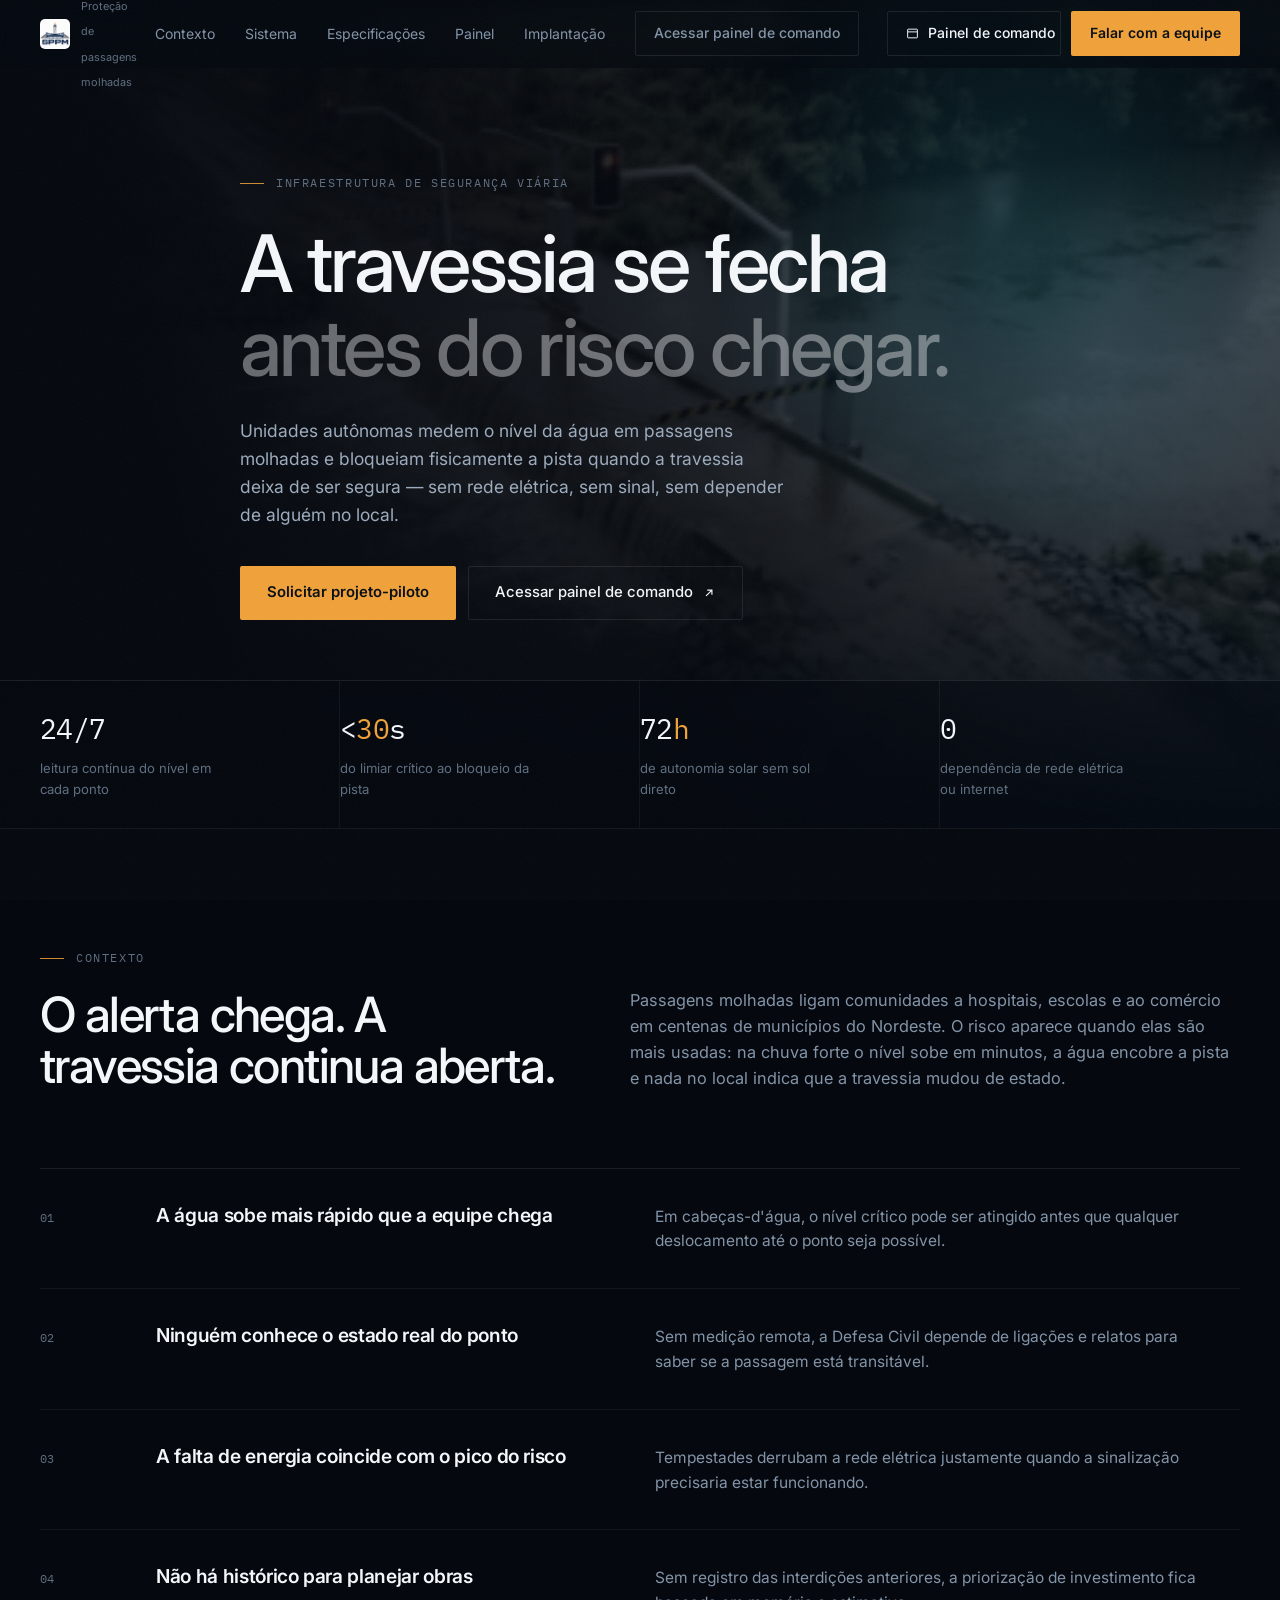
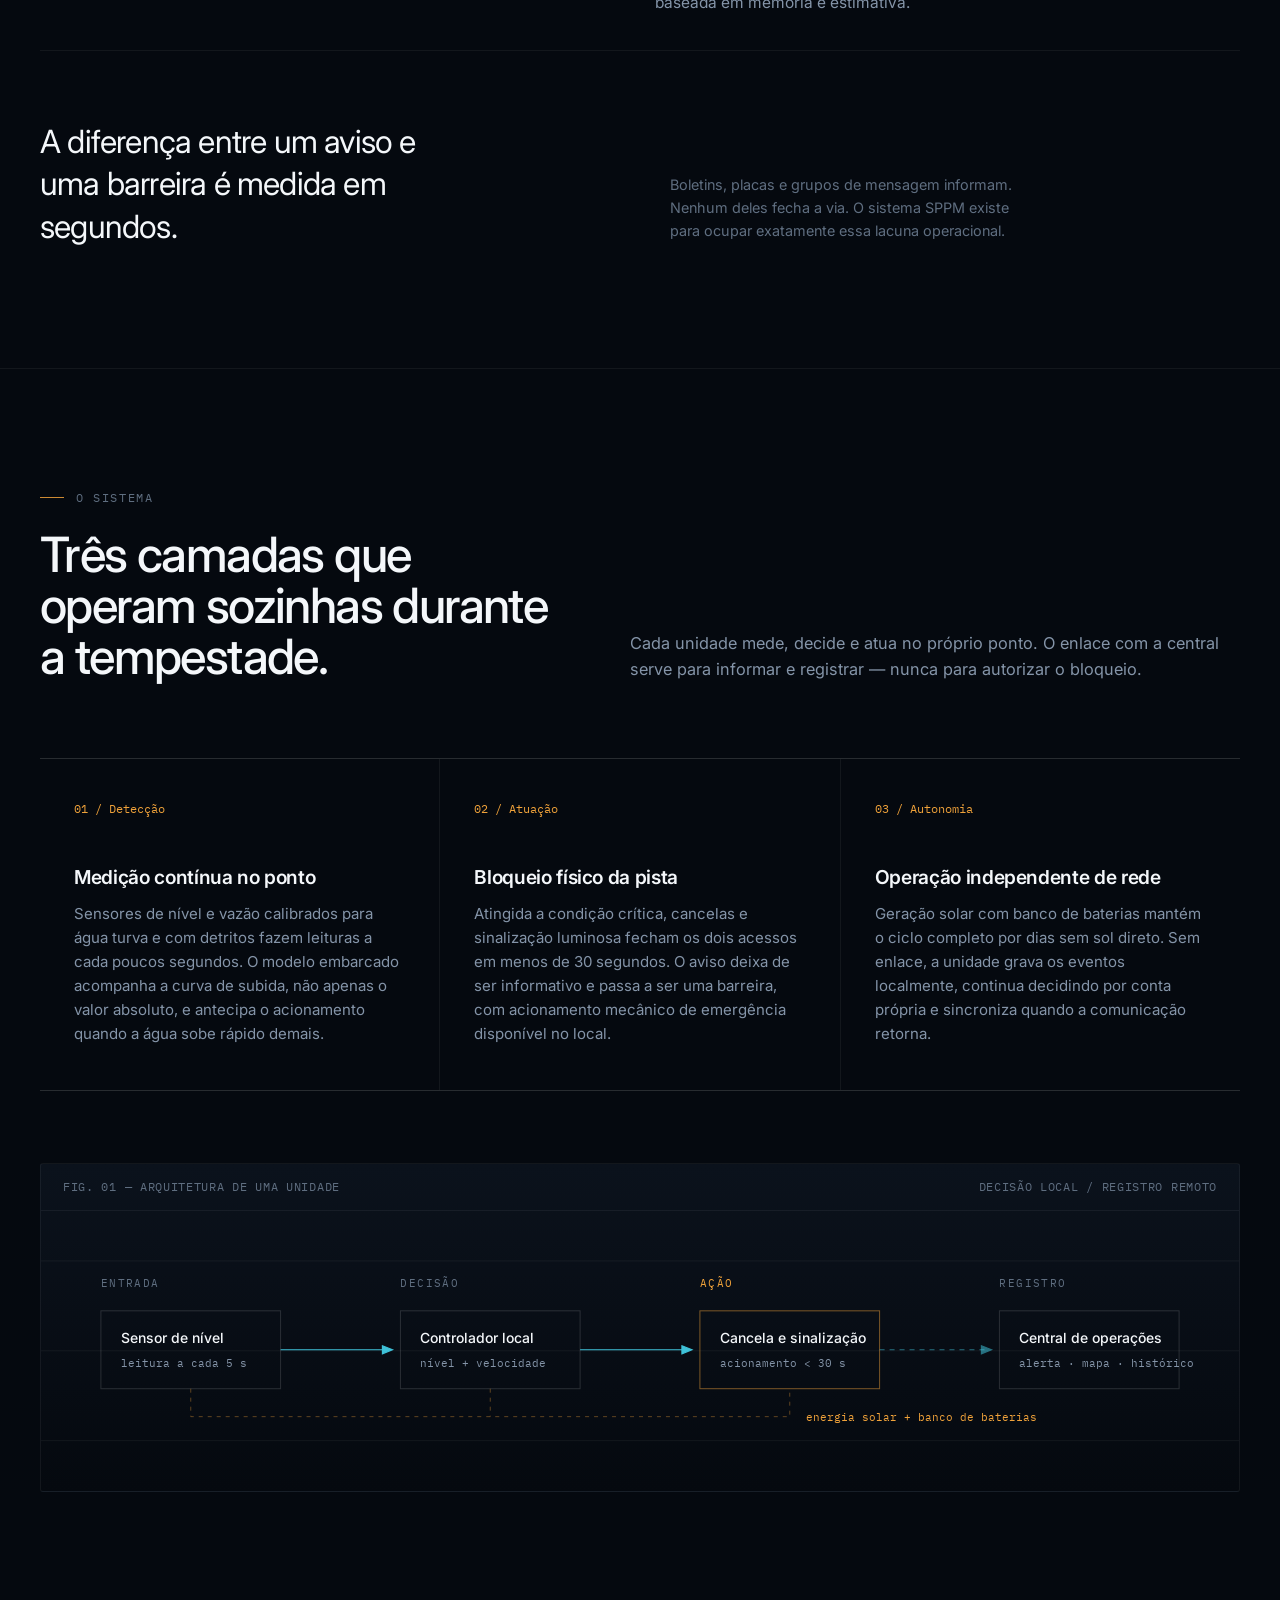
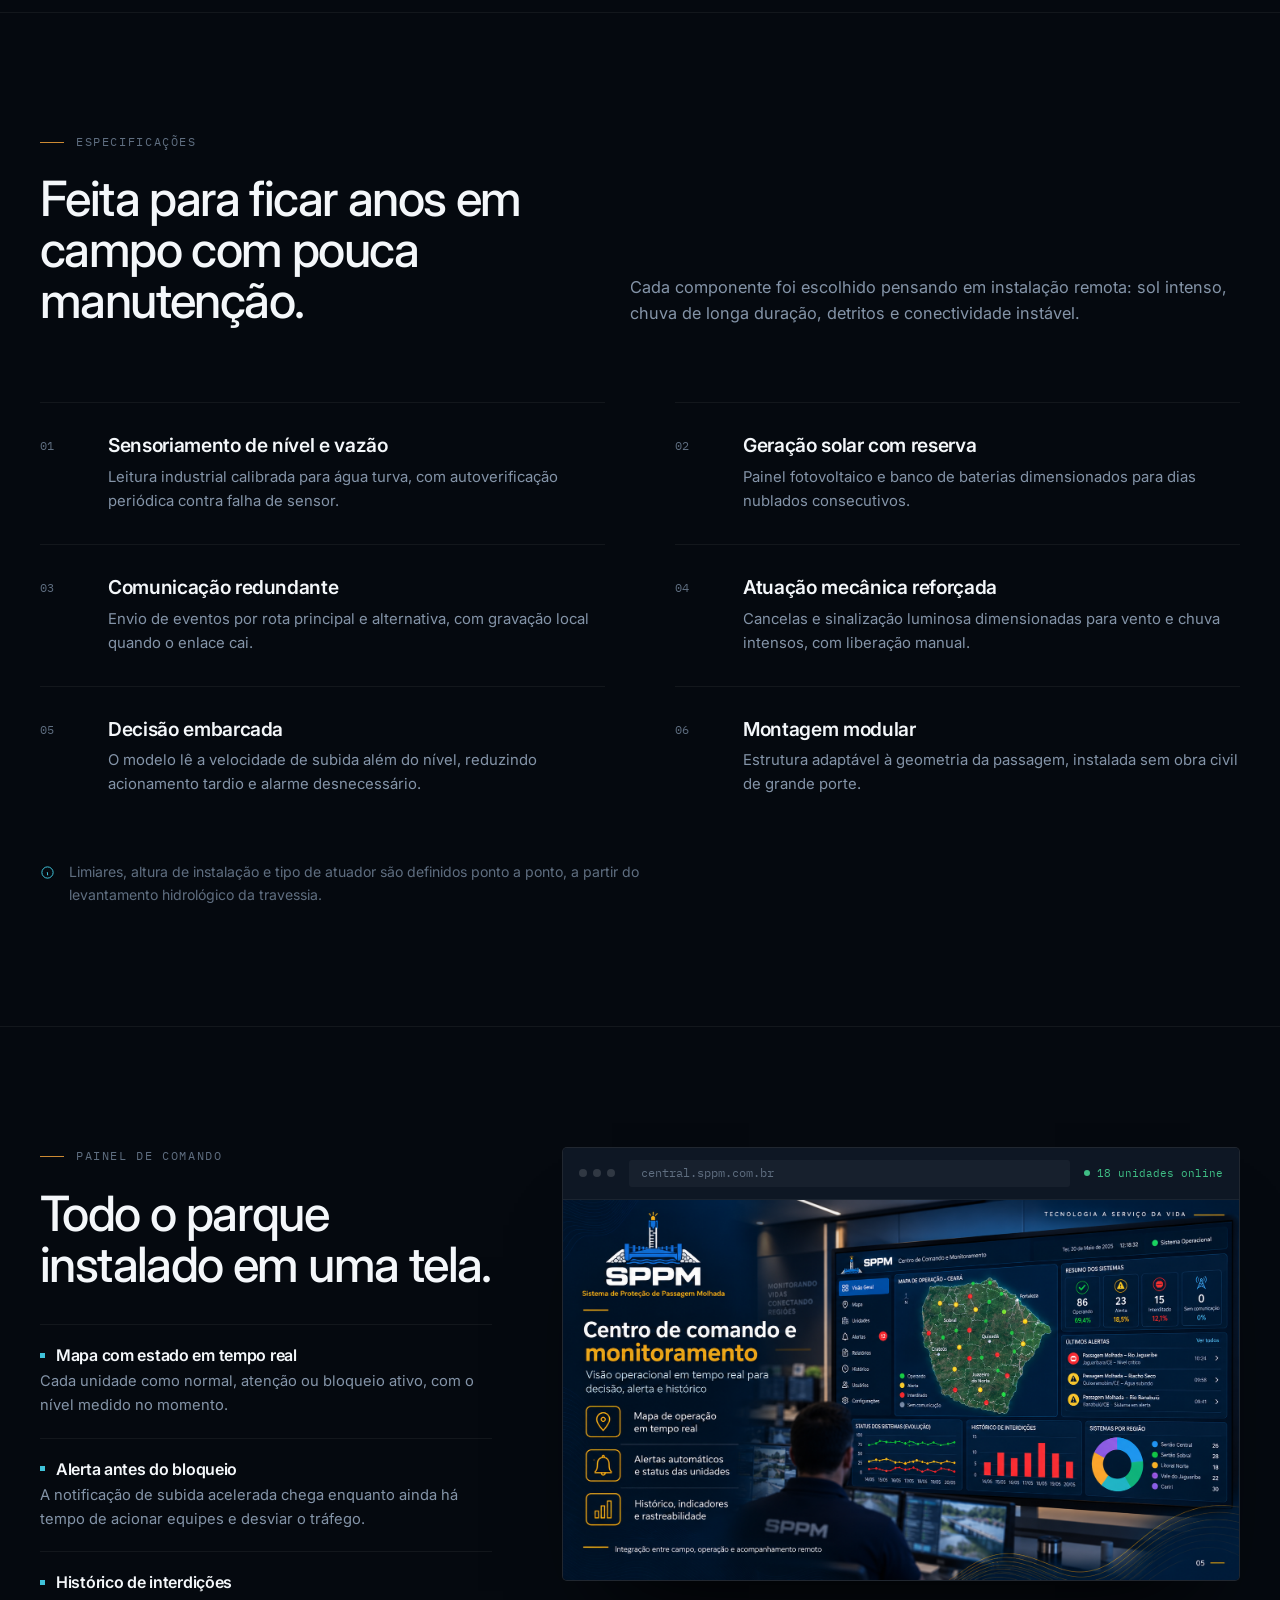
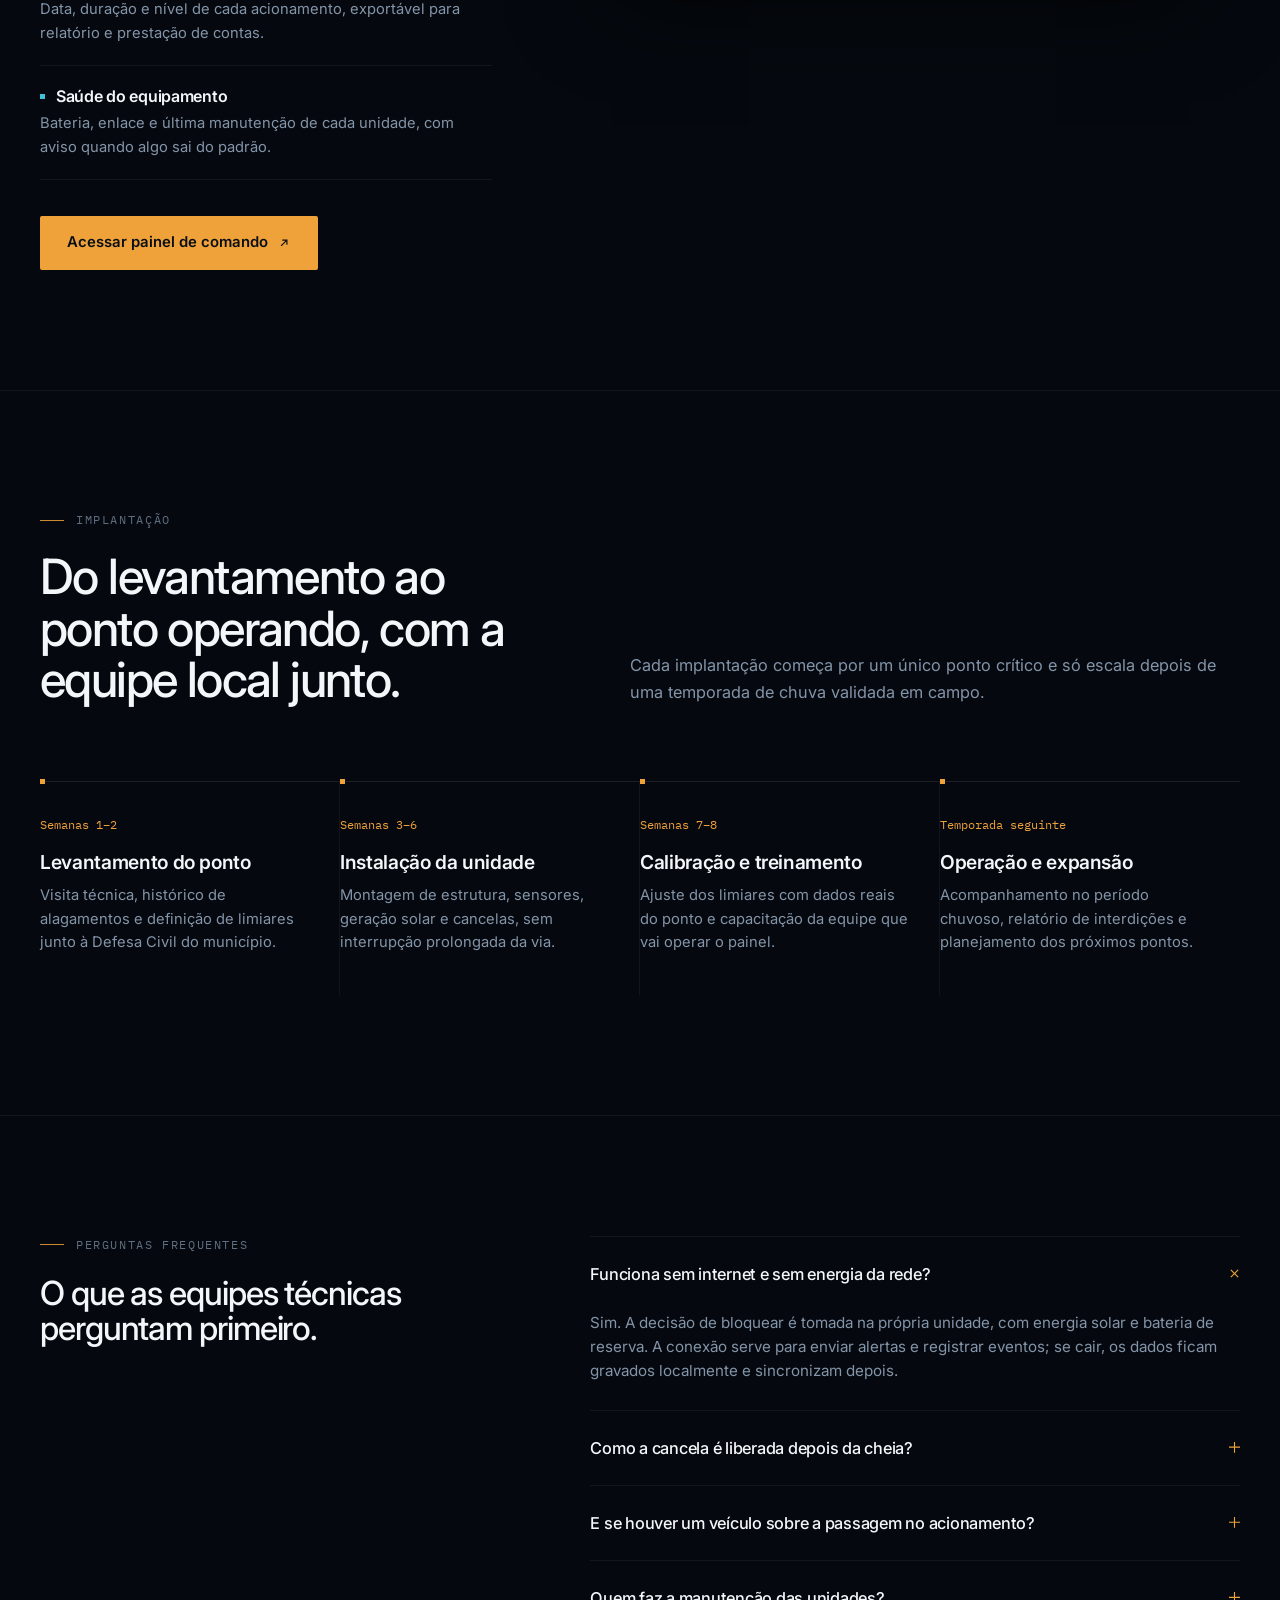
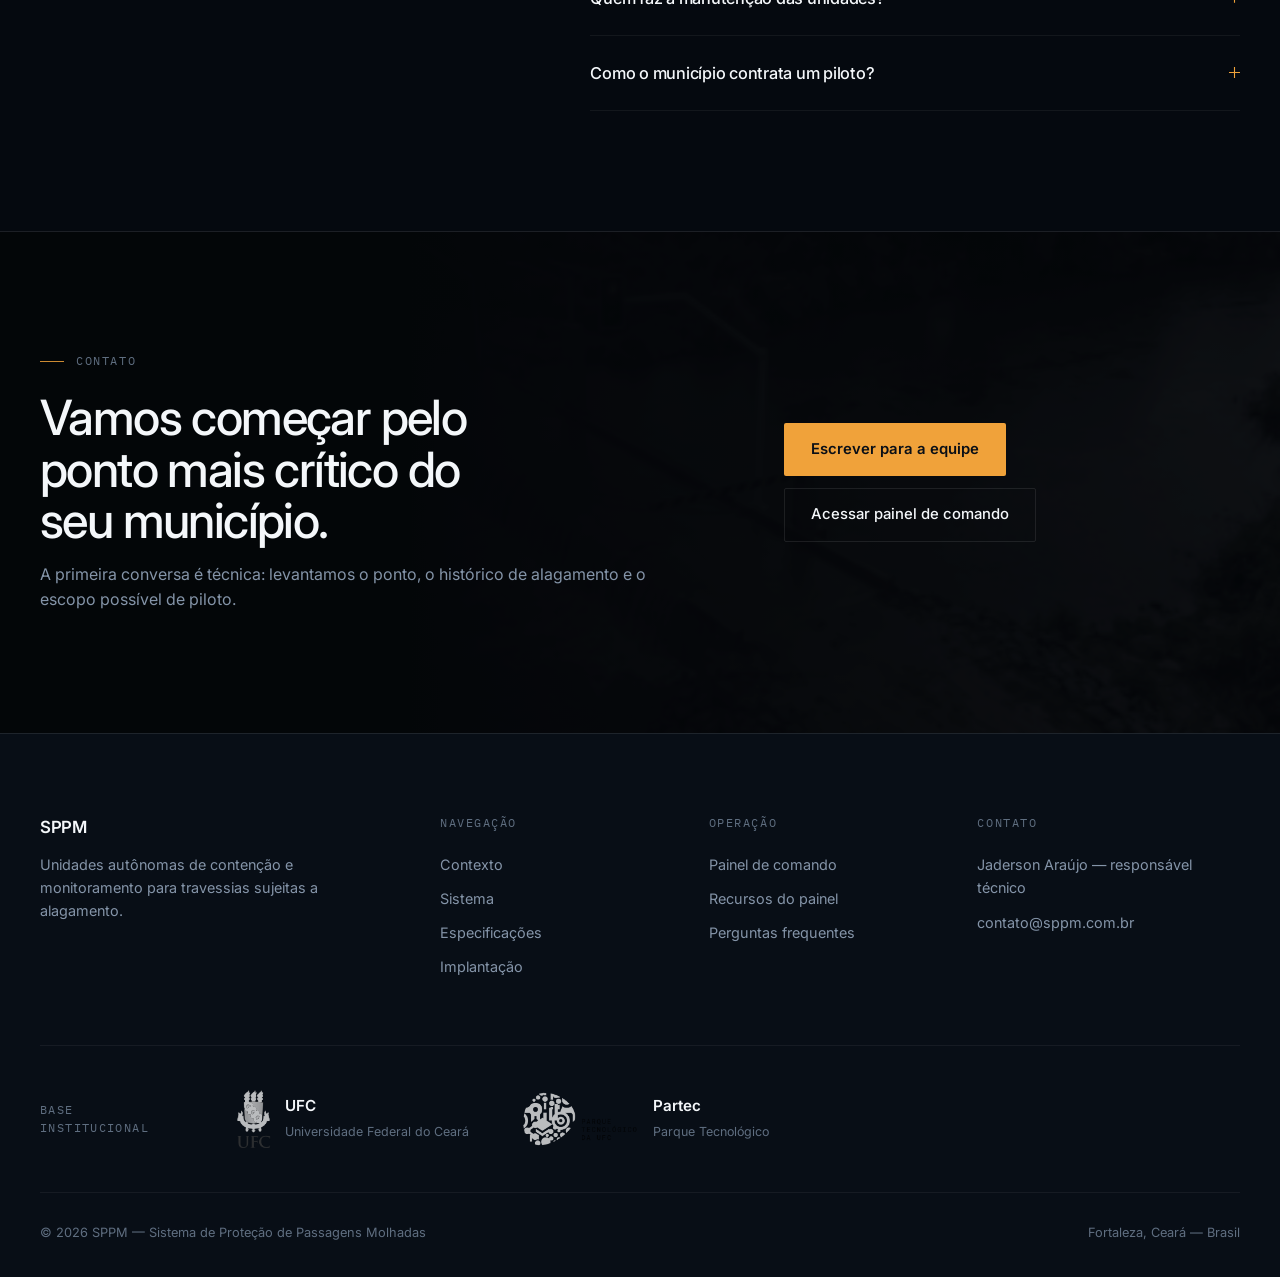
==== commit ee19e469: "Update fmt.Println message from 'Hello' to 'Goodbye'" ====
--- a/index.html
+++ b/index.html
@@ -4,1052 +4,671 @@
 <meta charset="UTF-8">
 <meta name="viewport" content="width=device-width, initial-scale=1.0">
 <title>SPPM — Sistema de Proteção de Passagens Molhadas</title>
-<meta name="description" content="Contenção e monitoramento autônomo para passagens molhadas, com IA, IoT e energia solar. Infraestrutura de segurança viária para Defesa Civil e municípios.">
+<meta name="description" content="Unidades autônomas que medem o nível da água em passagens molhadas e bloqueiam fisicamente a travessia antes do risco. Infraestrutura de segurança viária para Defesa Civil e municípios.">
 <link rel="preconnect" href="https://fonts.googleapis.com">
 <link rel="preconnect" href="https://fonts.gstatic.com" crossorigin>
-<link href="https://fonts.googleapis.com/css2?family=IBM+Plex+Serif:wght@500;600;700&family=IBM+Plex+Sans:wght@400;500;600;700&family=IBM+Plex+Mono:wght@400;500;600&display=swap" rel="stylesheet">
+<link href="https://fonts.googleapis.com/css2?family=Inter:wght@300;400;500;600;700&family=IBM+Plex+Mono:wght@400;500&display=swap" rel="stylesheet">
 <style>
-  :root{
-    --ink:#0B1F35;
-    --ink-2:#132C49;
-    --steel:#4C596C;
-    --steel-light:#8592A3;
-    --paper:#F3F5F7;
-    --panel:#FFFFFF;
-    --line:#DCE1E7;
-    --amber:#E1993C;
-    --amber-dark:#B9782A;
-    --teal:#0E7490;
-    --danger:#B23A2A;
-    --radius-sm:3px;
-    --radius-md:6px;
-    --maxw:1180px;
-  }
-
-  *{ margin:0; padding:0; box-sizing:border-box; }
-
-  html{ scroll-behavior:smooth; }
-
-  body{
-    background:var(--paper);
-    color:var(--steel);
-    font-family:'IBM Plex Sans', sans-serif;
-    font-size:16px;
-    line-height:1.65;
-    -webkit-font-smoothing:antialiased;
-  }
-
-  h1,h2,h3,h4{
-    font-family:'IBM Plex Serif', serif;
-    color:var(--ink);
-    font-weight:600;
-    line-height:1.25;
-  }
-
-  .mono{
-    font-family:'IBM Plex Mono', monospace;
-  }
-
-  a{ color:inherit; }
-
-  img{ max-width:100%; display:block; }
-
-  .wrap{
-    max-width:var(--maxw);
-    margin:0 auto;
-    padding:0 32px;
-  }
-
-  :focus-visible{
-    outline:2px solid var(--amber);
-    outline-offset:3px;
-  }
-
-  @media (prefers-reduced-motion: reduce){
-    *{ animation-duration:0.001ms !important; animation-iteration-count:1 !important; transition-duration:0.001ms !important; scroll-behavior:auto !important; }
-  }
-
-  /* ---------- Header ---------- */
-  header{
-    position:fixed;
-    top:0; left:0; right:0;
-    z-index:1000;
-    background:rgba(11,31,53,0.96);
-    backdrop-filter:blur(6px);
-    border-bottom:1px solid rgba(255,255,255,0.08);
-  }
-
-  .nav{
-    display:flex;
-    align-items:center;
-    justify-content:space-between;
-    height:72px;
-    max-width:var(--maxw);
-    margin:0 auto;
-    padding:0 32px;
-  }
-
-  .brand{
-    display:flex;
-    align-items:center;
-    gap:12px;
-    text-decoration:none;
-    color:#fff;
-  }
-
-  .brand img{
-    height:34px;
-    width:34px;
-    object-fit:cover;
-    border-radius:4px;
-  }
-
-  .brand-name{
-    font-family:'IBM Plex Serif', serif;
-    font-weight:600;
-    font-size:1.15rem;
-    letter-spacing:0.3px;
-  }
-
-  .brand-sub{
-    display:block;
-    font-family:'IBM Plex Sans', sans-serif;
-    font-size:0.68rem;
-    color:var(--steel-light);
-    font-weight:400;
-    margin-top:1px;
-  }
-
-  .nav-links{
-    display:flex;
-    align-items:center;
-    gap:28px;
-    list-style:none;
-  }
-
-  .nav-links a{
-    color:#D7DEE7;
-    text-decoration:none;
-    font-size:0.92rem;
-    font-weight:500;
-    transition:color 0.2s;
-  }
-
-  .nav-links a:hover{ color:#fff; }
-
-  .status-pill{
-    display:flex;
-    align-items:center;
-    gap:8px;
-    font-family:'IBM Plex Mono', monospace;
-    font-size:0.72rem;
-    color:#A9E0C4;
-    border:1px solid rgba(169,224,196,0.35);
-    padding:5px 11px;
-    border-radius:20px;
-  }
-
-  .status-dot{
-    width:7px; height:7px;
-    border-radius:50%;
-    background:#4ADE80;
-    box-shadow:0 0 0 0 rgba(74,222,128,0.6);
-    animation:pulse 2.2s infinite;
-  }
-
-  @keyframes pulse{
-    0%{ box-shadow:0 0 0 0 rgba(74,222,128,0.5); }
-    70%{ box-shadow:0 0 0 7px rgba(74,222,128,0); }
-    100%{ box-shadow:0 0 0 0 rgba(74,222,128,0); }
-  }
-
-  .btn{
-    display:inline-block;
-    padding:11px 22px;
-    border-radius:var(--radius-sm);
-    font-weight:600;
-    font-size:0.92rem;
-    text-decoration:none;
-    border:1px solid transparent;
-    cursor:pointer;
-    transition:all 0.2s ease;
-  }
-
-  .btn-primary{
-    background:var(--amber);
-    color:var(--ink);
-  }
-  .btn-primary:hover{ background:#eaa957; }
-
-  .btn-ghost{
-    background:transparent;
-    border-color:rgba(255,255,255,0.3);
-    color:#fff;
-  }
-  .btn-ghost:hover{ border-color:#fff; }
-
-  .nav-toggle{
-    display:none;
-    background:none;
-    border:none;
-    color:#fff;
-    font-size:1.6rem;
-    cursor:pointer;
-  }
-
-  /* ---------- Hero ---------- */
-  .hero{
-    background:
-      radial-gradient(ellipse 900px 500px at 85% -10%, rgba(14,116,144,0.35), transparent 60%),
-      linear-gradient(180deg, var(--ink) 0%, var(--ink-2) 100%);
-    padding:168px 0 96px;
-    color:#fff;
-    position:relative;
-    overflow:hidden;
-  }
-
-  .hero-grid{
-    display:grid;
-    grid-template-columns:1.05fr 0.95fr;
-    gap:56px;
-    align-items:center;
-  }
-
-  .eyebrow-row{
-    display:flex;
-    align-items:center;
-    gap:10px;
-    margin-bottom:22px;
-  }
-
-  .eyebrow-line{
-    width:28px; height:2px;
-    background:var(--amber);
-  }
-
-  .eyebrow{
-    font-family:'IBM Plex Mono', monospace;
-    font-size:0.78rem;
-    color:#C7D3E0;
-    letter-spacing:0.02em;
-  }
-
-  .hero h1{
-    color:#fff;
-    font-size:2.85rem;
-    max-width:600px;
-    margin-bottom:22px;
-  }
-
-  .hero-lede{
-    font-size:1.08rem;
-    color:#C7D3E0;
-    max-width:520px;
-    margin-bottom:36px;
-  }
-
-  .hero-actions{
-    display:flex;
-    gap:14px;
-    margin-bottom:52px;
-    flex-wrap:wrap;
-  }
-
-  .hero-meta{
-    display:flex;
-    gap:38px;
-    flex-wrap:wrap;
-    border-top:1px solid rgba(255,255,255,0.14);
-    padding-top:26px;
-  }
-
-  .hero-meta-item .num{
-    font-family:'IBM Plex Mono', monospace;
-    font-size:1.5rem;
-    color:var(--amber);
-    font-weight:600;
-    display:block;
-  }
-
-  .hero-meta-item .label{
-    font-size:0.82rem;
-    color:#9FB0C3;
-    margin-top:2px;
-  }
-
-  /* Hero diagram */
-  .hero-panel{
-    background:rgba(255,255,255,0.04);
-    border:1px solid rgba(255,255,255,0.12);
-    border-radius:var(--radius-md);
-    padding:22px;
-    backdrop-filter:blur(2px);
-  }
-
-  .hero-panel-head{
-    display:flex;
-    justify-content:space-between;
-    align-items:center;
-    margin-bottom:14px;
-    font-family:'IBM Plex Mono', monospace;
-    font-size:0.72rem;
-    color:#9FB0C3;
-    border-bottom:1px solid rgba(255,255,255,0.1);
-    padding-bottom:12px;
-  }
-
-  .hero-panel-head .tag{
-    color:var(--amber);
-    font-weight:600;
-  }
-
-  .readout{
-    font-family:'IBM Plex Mono', monospace;
-    font-size:0.74rem;
-    color:#C7D3E0;
-    display:flex;
-    justify-content:space-between;
-    padding-top:14px;
-  }
-
-  .readout strong{
-    color:#fff;
-    font-size:0.95rem;
-  }
-
-  .readout.critical strong{ color:#F0A784; }
-
-  /* ---------- Sections general ---------- */
-  section{
-    padding:88px 0;
-  }
-
-  .section-head{
-    max-width:640px;
-    margin-bottom:52px;
-  }
-
-  .section-tag{
-    font-family:'IBM Plex Mono', monospace;
-    font-size:0.78rem;
-    color:var(--teal);
-    margin-bottom:12px;
-    display:block;
-  }
-
-  .section-head h2{
-    font-size:2rem;
-    margin-bottom:14px;
-  }
-
-  .section-head p{
-    font-size:1.03rem;
-    color:var(--steel);
-  }
-
-  /* ---------- Contexto / problema ---------- */
-  .contexto{
-    background:var(--panel);
-    border-top:1px solid var(--line);
-    border-bottom:1px solid var(--line);
-  }
-
-  .contexto-grid{
-    display:grid;
-    grid-template-columns:1fr 1fr;
-    gap:64px;
-    align-items:start;
-  }
-
-  .contexto-grid h3{
-    font-size:1.5rem;
-    margin-bottom:16px;
-  }
-
-  .contexto-grid p{
-    margin-bottom:16px;
-  }
-
-  .fact-list{
-    list-style:none;
-    border-top:1px solid var(--line);
-  }
-
-  .fact-list li{
-    display:flex;
-    gap:16px;
-    padding:18px 0;
-    border-bottom:1px solid var(--line);
-  }
-
-  .fact-list .fig{
-    font-family:'IBM Plex Mono', monospace;
-    font-weight:600;
-    color:var(--danger);
-    min-width:64px;
-    font-size:0.95rem;
-  }
-
-  .fact-list .desc{
-    font-size:0.94rem;
-    color:var(--steel);
-  }
-
-  /* ---------- Como funciona ---------- */
-  .steps{
-    counter-reset:step;
-  }
-
-  .step-row{
-    display:grid;
-    grid-template-columns:88px 1fr;
-    gap:28px;
-    padding:32px 0;
-    border-top:1px solid var(--line);
-  }
-
-  .steps .step-row:last-child{
-    border-bottom:1px solid var(--line);
-  }
-
-  .step-num{
-    counter-increment:step;
-    font-family:'IBM Plex Mono', monospace;
-    font-size:0.85rem;
-    color:var(--teal);
-    padding-top:4px;
-  }
-
-  .step-num::before{
-    content:"0" counter(step);
-  }
-
-  .step-body h4{
-    font-size:1.2rem;
-    color:var(--ink);
-    margin-bottom:8px;
-  }
-
-  .step-body p{
-    max-width:620px;
-    color:var(--steel);
-  }
-
-  .como-media{
-    margin-top:56px;
-    border:1px solid var(--line);
-    border-radius:var(--radius-md);
-    overflow:hidden;
-  }
-
-  .como-media img{ width:100%; }
-
-  .como-media-caption{
-    padding:14px 20px;
-    font-size:0.86rem;
-    color:var(--steel-light);
-    background:var(--panel);
-    border-top:1px solid var(--line);
-    font-family:'IBM Plex Mono', monospace;
-  }
-
-  /* ---------- Especificações técnicas ---------- */
-  .tecnologia{
-    background:var(--ink);
-    color:#fff;
-  }
-
-  .tecnologia .section-head h2,
-  .tecnologia .section-head p{
-    color:#fff;
-  }
-  .tecnologia .section-head p{ color:#B9C6D6; }
-
-  .spec-grid{
-    display:grid;
-    grid-template-columns:repeat(3, 1fr);
-    gap:1px;
-    background:rgba(255,255,255,0.12);
-    border:1px solid rgba(255,255,255,0.12);
-  }
-
-  .spec-card{
-    background:var(--ink-2);
-    padding:30px 26px;
-  }
-
-  .spec-card .idx{
-    font-family:'IBM Plex Mono', monospace;
-    font-size:0.75rem;
-    color:var(--amber);
-    display:block;
-    margin-bottom:14px;
-  }
-
-  .spec-card h4{
-    color:#fff;
-    font-size:1.05rem;
-    margin-bottom:10px;
-  }
-
-  .spec-card p{
-    color:#AEBBCC;
-    font-size:0.92rem;
-  }
-
-  /* ---------- Painel / comando ---------- */
-  .comando{
-    background:var(--paper);
-  }
-
-  .comando-layout{
-    display:grid;
-    grid-template-columns:0.9fr 1.4fr;
-    gap:48px;
-    align-items:center;
-  }
-
-  .comando-feature{
-    display:flex;
-    gap:14px;
-    padding:16px 0;
-    border-top:1px solid var(--line);
-  }
-
-  .comando-feature:last-child{ border-bottom:1px solid var(--line); }
-
-  .comando-feature .dot{
-    width:8px; height:8px;
-    border-radius:50%;
-    background:var(--teal);
-    margin-top:8px;
-    flex-shrink:0;
-  }
-
-  .comando-feature h5{
-    color:var(--ink);
-    font-size:1rem;
-    font-family:'IBM Plex Sans', sans-serif;
-    font-weight:600;
-    margin-bottom:4px;
-  }
-
-  .comando-feature p{
-    font-size:0.9rem;
-    color:var(--steel);
-  }
-
-  .painel-frame{
-    border:1px solid var(--line);
-    border-radius:var(--radius-md);
-    overflow:hidden;
-    background:var(--panel);
-    box-shadow:0 24px 48px -24px rgba(11,31,53,0.25);
-  }
-
-  .painel-frame-bar{
-    display:flex;
-    gap:6px;
-    padding:12px 14px;
-    background:#EDEFF2;
-    border-bottom:1px solid var(--line);
-  }
-
-  .painel-frame-bar span{
-    width:9px; height:9px;
-    border-radius:50%;
-    background:#CBD2DA;
-  }
-
-  /* ---------- Parceiros ---------- */
-  .parceiros{
-    border-top:1px solid var(--line);
-    background:var(--panel);
-  }
-
-  .parceiros-head{
-    display:flex;
-    justify-content:space-between;
-    align-items:flex-end;
-    gap:24px;
-    margin-bottom:44px;
-    flex-wrap:wrap;
-  }
-
-  .parceiros-head h2{ font-size:1.6rem; }
-
-  .base-academica{
-    display:flex;
-    align-items:center;
-    gap:28px;
-    padding:28px;
-    border:1px solid var(--line);
-    border-radius:var(--radius-md);
-    flex-wrap:wrap;
-  }
-
-  .base-academica img{
-    height:52px;
-    filter:grayscale(100%);
-    opacity:0.75;
-  }
-
-  .base-academica p{
-    font-size:0.92rem;
-    color:var(--steel);
-    max-width:520px;
-  }
-
-  /* ---------- CTA final ---------- */
-  .cta-final{
-    background:linear-gradient(120deg, var(--ink) 0%, #0C2A44 100%);
-    color:#fff;
-    text-align:left;
-  }
-
-  .cta-final-inner{
-    display:flex;
-    justify-content:space-between;
-    align-items:center;
-    gap:40px;
-    flex-wrap:wrap;
-  }
-
-  .cta-final h2{
-    color:#fff;
-    font-size:1.9rem;
-    max-width:480px;
-    margin-bottom:10px;
-  }
-
-  .cta-final p{
-    color:#B9C6D6;
-    max-width:480px;
-  }
-
-  /* ---------- Footer ---------- */
-  footer{
-    background:var(--ink);
-    color:#B9C6D6;
-    padding:64px 0 28px;
-  }
-
-  .footer-grid{
-    display:grid;
-    grid-template-columns:1.3fr 1fr 1fr;
-    gap:48px;
-    padding-bottom:40px;
-    border-bottom:1px solid rgba(255,255,255,0.1);
-  }
-
-  .footer-grid h5{
-    color:#fff;
-    font-size:0.95rem;
-    margin-bottom:16px;
-    font-family:'IBM Plex Sans', sans-serif;
-    font-weight:600;
-  }
-
-  .footer-grid p, .footer-grid a{
-    font-size:0.9rem;
-    color:#9FB0C3;
-    text-decoration:none;
-    display:block;
-    margin-bottom:10px;
-  }
-
-  .footer-grid a:hover{ color:#fff; }
-
-  .footer-bottom{
-    display:flex;
-    justify-content:space-between;
-    align-items:center;
-    padding-top:26px;
-    flex-wrap:wrap;
-    gap:16px;
-    font-size:0.82rem;
-    color:#7C8CA0;
-  }
-
-  /* ---------- Responsive ---------- */
-  @media (max-width: 900px){
-    .nav-links{
-      position:fixed;
-      top:72px; left:0; right:0;
-      background:var(--ink);
-      flex-direction:column;
-      align-items:flex-start;
-      padding:24px 32px;
-      gap:20px;
-      border-bottom:1px solid rgba(255,255,255,0.1);
-      display:none;
-    }
-    .nav-links.open{ display:flex; }
-    .nav-toggle{ display:block; }
-    .status-pill{ display:none; }
-
-    .hero-grid,
-    .contexto-grid,
-    .comando-layout{
-      grid-template-columns:1fr;
-    }
-    .hero{ padding-top:132px; }
-    .hero h1{ font-size:2.1rem; }
-    .spec-grid{ grid-template-columns:1fr; }
-    .footer-grid{ grid-template-columns:1fr; gap:32px; }
-    .cta-final-inner{ flex-direction:column; align-items:flex-start; }
-    section{ padding:64px 0; }
-  }
+:root{
+  --bg:#05090F;
+  --bg-2:#080E16;
+  --panel:#0B121C;
+  --panel-2:#0E1724;
+  --hair:rgba(255,255,255,.09);
+  --hair-2:rgba(255,255,255,.055);
+  --white:#F4F7FA;
+  --text:#8494A8;
+  --text-2:#5F6E80;
+  --amber:#F0A23A;
+  --cyan:#3FC2D9;
+  --red:#E2593F;
+  --green:#3FBE85;
+  --max:1280px;
+}
+*{margin:0;padding:0;box-sizing:border-box}
+html{scroll-behavior:smooth;scroll-padding-top:70px;-webkit-text-size-adjust:100%}
+body{
+  background:var(--bg);
+  color:var(--text);
+  font-family:Inter,system-ui,-apple-system,sans-serif;
+  font-size:16px;line-height:1.6;
+  -webkit-font-smoothing:antialiased;
+  overflow-x:hidden;
+}
+body::before{
+  content:"";position:fixed;inset:0;z-index:9999;pointer-events:none;opacity:.035;
+  background-image:url("data:image/svg+xml,%3Csvg xmlns='http://www.w3.org/2000/svg' width='200' height='200'%3E%3Cfilter id='n'%3E%3CfeTurbulence type='fractalNoise' baseFrequency='.8' numOctaves='3'/%3E%3C/filter%3E%3Crect width='200' height='200' filter='url(%23n)'/%3E%3C/svg%3E");
+}
+h1,h2,h3{color:var(--white);font-weight:500;letter-spacing:-.033em;line-height:1.05}
+h1{font-size:clamp(2.6rem,6.2vw,5.4rem)}
+h2{font-size:clamp(1.9rem,3.8vw,3.1rem)}
+h3{font-size:clamp(1.05rem,1.5vw,1.22rem);letter-spacing:-.018em;line-height:1.3;font-weight:600}
+p{max-width:64ch}
+a{color:inherit;text-decoration:none}
+img,svg{display:block;max-width:100%}
+.mono{font-family:'IBM Plex Mono',ui-monospace,monospace;font-variant-numeric:tabular-nums}
+.wrap{max-width:var(--max);margin:0 auto;padding:0 40px}
+::selection{background:var(--amber);color:#05090F}
+:focus-visible{outline:1px solid var(--amber);outline-offset:4px}
+
+.over{
+  font-family:'IBM Plex Mono',monospace;font-size:.72rem;letter-spacing:.14em;
+  text-transform:uppercase;color:var(--text-2);display:flex;align-items:center;gap:12px;
+}
+.over::before{content:"";width:24px;height:1px;background:var(--amber);opacity:.85}
+
+/* ---------- nav ---------- */
+.nav{
+  position:fixed;top:0;left:0;right:0;z-index:800;height:68px;display:flex;align-items:center;
+  background:rgba(5,9,15,.7);backdrop-filter:blur(14px) saturate(160%);
+  border-bottom:1px solid transparent;transition:border-color .3s,background .3s;
+}
+.nav.stuck{border-bottom-color:var(--hair);background:rgba(5,9,15,.93)}
+.nav-in{display:flex;align-items:center;justify-content:space-between;gap:28px;width:100%;max-width:var(--max);margin:0 auto;padding:0 40px}
+.logo{display:flex;align-items:center;gap:11px;color:var(--white)}
+.logo-mark{width:30px;height:30px;border-radius:5px;object-fit:cover;flex:none}
+.logo b{font-size:1.02rem;font-weight:600;letter-spacing:-.02em;display:block;line-height:1.15}
+.logo i{font-style:normal;font-size:.68rem;color:var(--text-2)}
+.links{display:flex;align-items:center;gap:30px;list-style:none}
+.links a{font-size:.875rem;color:var(--text);transition:color .18s}
+.links a:hover{color:var(--white)}
+.nav-cta{display:flex;align-items:center;gap:10px}
+
+.btn{
+  display:inline-flex;align-items:center;gap:9px;font-size:.875rem;font-weight:500;
+  padding:10px 18px;border-radius:2px;border:1px solid transparent;cursor:pointer;
+  transition:background .2s,border-color .2s,color .2s;white-space:nowrap;
+}
+.btn-amber{background:var(--amber);color:#0A0F16;font-weight:600}
+.btn-amber:hover{background:#FFB556}
+.btn-line{border-color:var(--hair);color:var(--white)}
+.btn-line:hover{border-color:rgba(255,255,255,.34);background:rgba(255,255,255,.04)}
+.btn-lg{padding:14px 26px;font-size:.93rem}
+.btn svg{flex:none}
+.burger{display:none;width:36px;height:36px;align-items:center;justify-content:center;border:1px solid var(--hair);border-radius:2px;background:none;color:var(--white);cursor:pointer}
+
+/* ---------- hero ---------- */
+.hero{position:relative;min-height:92vh;display:flex;flex-direction:column;justify-content:flex-end;padding-top:120px;overflow:hidden}
+.hero-bg{position:absolute;inset:0;z-index:0}
+.hero-bg .shot{position:absolute;inset:0;background:url('rio.png') center 55%/cover no-repeat;filter:grayscale(.55) contrast(1.12) brightness(.62)}
+.hero-bg .tint{position:absolute;inset:0;background:linear-gradient(72deg,#05090F 18%,rgba(5,9,15,.86) 46%,rgba(6,20,30,.5) 78%),linear-gradient(0deg,#05090F 2%,transparent 42%)}
+.hero-bg .glow{position:absolute;right:-8%;top:-12%;width:56vw;height:56vw;background:radial-gradient(circle,rgba(63,194,217,.16),transparent 62%)}
+.hero-in{position:relative;z-index:2;padding-bottom:60px}
+.hero .over{margin-bottom:30px}
+.hero h1{max-width:16ch;margin-bottom:28px}
+.hero h1 .dim{color:rgba(244,247,250,.4)}
+.hero-p{font-size:1.09rem;max-width:50ch;color:#9DACBE;margin-bottom:38px}
+.hero-actions{display:flex;gap:12px;flex-wrap:wrap}
+
+.bar{border-top:1px solid var(--hair);background:rgba(5,9,15,.55);backdrop-filter:blur(8px);position:relative;z-index:2}
+.bar-in{display:grid;grid-template-columns:repeat(4,1fr)}
+.bar-cell{padding:26px 34px 28px 0;border-right:1px solid var(--hair-2)}
+.bar-cell:last-child{border-right:0}
+.bar-cell b{font-family:'IBM Plex Mono',monospace;font-size:1.75rem;font-weight:400;color:var(--white);display:block;letter-spacing:-.02em}
+.bar-cell b em{font-style:normal;color:var(--amber)}
+.bar-cell span{font-size:.82rem;color:var(--text-2);display:block;margin-top:6px;max-width:24ch}
+
+/* ---------- sections ---------- */
+section{padding:120px 0;border-top:1px solid var(--hair-2)}
+.head{display:grid;grid-template-columns:1fr 1.15fr;gap:60px;align-items:end;margin-bottom:76px}
+.head h2{max-width:18ch}
+.head p{font-size:1.02rem}
+.head .over{margin-bottom:22px}
+
+.rows{border-top:1px solid var(--hair)}
+.row{display:grid;grid-template-columns:76px 1.1fr 1.4fr;gap:40px;align-items:baseline;padding:34px 0;border-bottom:1px solid var(--hair-2);transition:background .25s}
+.row:hover{background:rgba(255,255,255,.016)}
+.row .idx{font-family:'IBM Plex Mono',monospace;font-size:.78rem;color:var(--text-2)}
+.row p{font-size:.97rem;max-width:56ch}
+.quote-grid{display:grid;grid-template-columns:1fr 1fr;gap:60px;align-items:end;margin-top:70px}
+.quote{font-size:clamp(1.35rem,2.6vw,2rem);line-height:1.32;color:var(--white);font-weight:400;letter-spacing:-.025em;max-width:22ch}
+.quote-meta{font-size:.9rem;color:var(--text-2);max-width:40ch;padding-bottom:6px}
+
+.sys{display:grid;grid-template-columns:repeat(3,1fr);gap:1px;background:var(--hair-2);border-top:1px solid var(--hair);border-bottom:1px solid var(--hair)}
+.sys-card{background:var(--bg);padding:40px 34px 44px;transition:background .3s}
+.sys-card:hover{background:var(--panel)}
+.sys-card .n{font-family:'IBM Plex Mono',monospace;font-size:.75rem;color:var(--amber);display:block;margin-bottom:46px}
+.sys-card h3{margin-bottom:12px}
+.sys-card p{font-size:.94rem}
+.sys-note{display:flex;gap:14px;margin-top:34px;font-size:.88rem;color:var(--text-2);max-width:74ch}
+
+.schema{margin-top:72px;border:1px solid var(--hair-2);background:linear-gradient(180deg,var(--panel),var(--bg));border-radius:3px;overflow:hidden}
+.schema-top{display:flex;justify-content:space-between;gap:16px;align-items:center;padding:14px 22px;border-bottom:1px solid var(--hair-2);font-family:'IBM Plex Mono',monospace;font-size:.72rem;color:var(--text-2);letter-spacing:.06em}
+.schema svg{width:100%;height:auto}
+
+.specs{display:grid;grid-template-columns:repeat(2,1fr);gap:0 70px}
+.spec{display:grid;grid-template-columns:44px 1fr;gap:24px;padding:30px 0;border-top:1px solid var(--hair-2)}
+.spec .n{font-family:'IBM Plex Mono',monospace;font-size:.75rem;color:var(--text-2);padding-top:3px}
+.spec h3{margin-bottom:8px}
+.spec p{font-size:.93rem}
+
+.ops{display:grid;grid-template-columns:.8fr 1.2fr;gap:70px;align-items:start}
+.ops-list{margin:34px 0 36px}
+.ops-item{padding:20px 0;border-top:1px solid var(--hair-2)}
+.ops-item:last-child{border-bottom:1px solid var(--hair-2)}
+.ops-item h3{font-size:1rem;margin-bottom:5px;display:flex;align-items:center;gap:11px}
+.ops-item h3::before{content:"";width:5px;height:5px;background:var(--cyan);flex:none}
+.ops-item p{font-size:.92rem;max-width:50ch}
+
+.device{border:1px solid var(--hair);border-radius:5px;overflow:hidden;background:var(--panel);box-shadow:0 60px 90px -50px rgba(0,0,0,.9)}
+.device-bar{display:flex;align-items:center;gap:14px;padding:12px 16px;border-bottom:1px solid var(--hair-2);background:var(--panel-2)}
+.device-bar .dots{display:flex;gap:6px}
+.device-bar .dots i{width:8px;height:8px;border-radius:50%;background:rgba(255,255,255,.14)}
+.device-bar .url{font-family:'IBM Plex Mono',monospace;font-size:.72rem;color:var(--text-2);background:rgba(255,255,255,.04);padding:4px 12px;border-radius:3px;flex:1}
+.device-bar .live{font-family:'IBM Plex Mono',monospace;font-size:.68rem;color:var(--green);display:flex;align-items:center;gap:7px;white-space:nowrap}
+.device-bar .live i{width:6px;height:6px;border-radius:50%;background:var(--green);animation:blink 2.2s infinite}
+@keyframes blink{0%,100%{opacity:1}50%{opacity:.25}}
+.device img{width:100%}
+
+.mock-kpis{display:grid;grid-template-columns:repeat(4,1fr);border-bottom:1px solid var(--hair-2)}
+.mock-kpis div{padding:18px 20px;border-right:1px solid var(--hair-2)}
+.mock-kpis div:last-child{border-right:0}
+.mock-kpis b{font-family:'IBM Plex Mono',monospace;font-size:1.4rem;color:var(--white);font-weight:400;display:block}
+.mock-kpis span{font-size:.72rem;color:var(--text-2)}
+.mock-kpis .hot b{color:var(--red)}
+.mock-body{display:grid;grid-template-columns:1.5fr 1fr}
+.mock-map{border-right:1px solid var(--hair-2);background:var(--bg-2)}
+.mock-feed{padding:16px 20px}
+.mock-feed h4{font-family:'IBM Plex Mono',monospace;font-size:.68rem;letter-spacing:.12em;text-transform:uppercase;color:var(--text-2);font-weight:400;margin-bottom:14px}
+.ev{display:grid;grid-template-columns:7px 1fr;gap:12px;padding:12px 0;border-top:1px solid var(--hair-2)}
+.ev i{width:7px;height:7px;border-radius:50%;margin-top:6px}
+.ev b{display:block;color:var(--white);font-size:.85rem;font-weight:500}
+.ev time{font-family:'IBM Plex Mono',monospace;font-size:.7rem;color:var(--text-2)}
+
+.phases{display:grid;grid-template-columns:repeat(4,1fr);border-top:1px solid var(--hair)}
+.phase{padding:34px 30px 40px 0;border-right:1px solid var(--hair-2);position:relative}
+.phase:last-child{border-right:0}
+.phase::before{content:"";position:absolute;top:-3px;left:0;width:5px;height:5px;background:var(--amber)}
+.phase .when{font-family:'IBM Plex Mono',monospace;font-size:.72rem;color:var(--amber);display:block;margin-bottom:16px}
+.phase h3{margin-bottom:9px}
+.phase p{font-size:.92rem}
+
+.faq{display:grid;grid-template-columns:.85fr 1.15fr;gap:70px;align-items:start}
+details{border-top:1px solid var(--hair-2)}
+details:last-of-type{border-bottom:1px solid var(--hair-2)}
+summary{list-style:none;cursor:pointer;padding:24px 0;color:var(--white);font-size:1.02rem;font-weight:500;letter-spacing:-.015em;display:flex;gap:20px;align-items:flex-start}
+summary::-webkit-details-marker{display:none}
+summary::after{content:"";margin-left:auto;width:11px;height:11px;flex:none;margin-top:7px;background:var(--amber);clip-path:polygon(45% 0,55% 0,55% 45%,100% 45%,100% 55%,55% 55%,55% 100%,45% 100%,45% 55%,0 55%,0 45%,45% 45%);transition:transform .3s}
+details[open] summary::after{transform:rotate(45deg)}
+details p{padding-bottom:26px;font-size:.95rem}
+
+.cta{position:relative;overflow:hidden;border-top:1px solid var(--hair)}
+.cta-bg{position:absolute;inset:0;background:url('rio.png') center 40%/cover no-repeat;filter:grayscale(.7) brightness(.42);opacity:.55}
+.cta-bg::after{content:"";position:absolute;inset:0;background:linear-gradient(90deg,#05090F 32%,rgba(5,9,15,.72))}
+.cta-in{position:relative;z-index:2;display:grid;grid-template-columns:1.2fr .8fr;gap:60px;align-items:center}
+.cta h2{max-width:16ch;margin-bottom:16px}
+
+footer{border-top:1px solid var(--hair);padding:80px 0 34px;background:var(--bg-2)}
+.f-top{display:grid;grid-template-columns:1.6fr 1fr 1fr 1.2fr;gap:50px;padding-bottom:56px;border-bottom:1px solid var(--hair-2)}
+.f-top h4{font-size:.74rem;font-family:'IBM Plex Mono',monospace;letter-spacing:.13em;text-transform:uppercase;color:var(--text-2);font-weight:400;margin-bottom:20px}
+.f-top a{display:block;font-size:.9rem;margin-bottom:11px;color:var(--text);transition:color .18s}
+.f-top a:hover{color:var(--white)}
+.f-top p{font-size:.9rem;max-width:34ch}
+.f-brand b{color:var(--white);font-size:1.05rem;font-weight:600;letter-spacing:-.02em;display:block;margin-bottom:12px}
+
+.insts{padding:44px 0;border-bottom:1px solid var(--hair-2);display:flex;align-items:center;gap:56px;flex-wrap:wrap}
+.insts .cap{font-family:'IBM Plex Mono',monospace;font-size:.72rem;letter-spacing:.12em;text-transform:uppercase;color:var(--text-2);max-width:20ch}
+.inst-logos{display:flex;align-items:center;gap:52px;flex-wrap:wrap}
+.inst{display:flex;align-items:center;gap:14px}
+.inst img{height:58px;width:auto;object-fit:contain;filter:grayscale(1) brightness(2.6);opacity:.72;transition:opacity .25s,filter .25s}
+.inst:hover img{opacity:1;filter:none}
+.inst .txt b{display:block;color:var(--white);font-size:.95rem;font-weight:600}
+.inst .txt span{font-size:.78rem;color:var(--text-2)}
+.f-bot{display:flex;justify-content:space-between;gap:20px;flex-wrap:wrap;padding-top:30px;font-size:.8rem;color:var(--text-2)}
+
+.up{opacity:0;transform:translateY(18px);transition:opacity .7s cubic-bezier(.2,.7,.3,1),transform .7s cubic-bezier(.2,.7,.3,1)}
+.up.in{opacity:1;transform:none}
+@media (prefers-reduced-motion:reduce){*{animation:none!important;transition:none!important;scroll-behavior:auto!important}.up{opacity:1;transform:none}}
+
+@media (max-width:1080px){
+  .head,.quote-grid,.ops,.faq,.cta-in{grid-template-columns:1fr;gap:34px}
+  .sys{grid-template-columns:1fr}
+  .specs{grid-template-columns:1fr;gap:0}
+  .phases{grid-template-columns:1fr 1fr}
+  .phase{padding-right:26px;border-bottom:1px solid var(--hair-2)}
+  .phase:nth-child(2n){border-right:0}
+  .f-top{grid-template-columns:1fr 1fr}
+  .bar-in{grid-template-columns:1fr 1fr}
+  .bar-cell{border-bottom:1px solid var(--hair-2);padding-right:24px}
+  .bar-cell:nth-child(2n){border-right:0}
+}
+@media (max-width:760px){
+  .wrap,.nav-in{padding:0 22px}
+  section{padding:76px 0}
+  .hero{min-height:auto;padding-top:104px}
+  .hero-in{padding-bottom:44px}
+  .links{position:fixed;top:68px;left:0;right:0;flex-direction:column;align-items:stretch;gap:0;background:var(--bg-2);border-bottom:1px solid var(--hair);padding:8px 22px 20px;display:none}
+  .links.open{display:flex}
+  .links li{border-bottom:1px solid var(--hair-2)}
+  .links a{display:block;padding:15px 0}
+  .links .btn{margin-top:16px;justify-content:center}
+  .burger{display:flex}
+  .nav-cta .btn{display:none}
+  .row{grid-template-columns:1fr;gap:10px}
+  .phases{grid-template-columns:1fr}
+  .phase{border-right:0;padding-right:0}
+  .mock-body{grid-template-columns:1fr}
+  .mock-map{border-right:0;border-bottom:1px solid var(--hair-2)}
+  .mock-kpis{grid-template-columns:1fr 1fr}
+  .mock-kpis div:nth-child(2n){border-right:0}
+  .f-top{grid-template-columns:1fr;gap:34px}
+  .insts{gap:28px}
+  .inst img{height:46px}
+}
 </style>
 </head>
 <body>
 
-<header>
-  <nav class="nav">
-    <a href="#" class="brand">
-      <img src="Logo.jpeg" alt="Logo SPPM" onerror="this.style.display='none'">
-      <span>
-        <span class="brand-name">SPPM</span>
-        <span class="brand-sub">Passagens Molhadas Seguras</span>
-      </span>
+<nav class="nav" id="nav">
+  <div class="nav-in">
+    <a href="#top" class="logo">
+      <img class="logo-mark" src="Logo.jpeg" alt="" onerror="this.remove()">
+      <span><b>SPPM</b><i>Proteção de passagens molhadas</i></span>
     </a>
-
-    <ul class="nav-links" id="navLinks">
-      <li><a href="#funciona">Como funciona</a></li>
-      <li><a href="#tecnologia">Tecnologia</a></li>
-      <li><a href="#painel">Painel de comando</a></li>
-      <li><a href="#parceiros">Parceiros</a></li>
-      <!-- NOVO BOTÃO DO APP -->
-      <li><a href="app/" class="btn btn-ghost" style="border: 1px solid rgba(255,255,255,0.2); padding: 8px 16px;" target="_blank">Acessar Sistema</a></li>
-      <li><a href="#contato" class="btn btn-primary">Seja um parceiro</a></li>
+    <ul class="links" id="links">
+      <li><a href="#contexto">Contexto</a></li>
+      <li><a href="#sistema">Sistema</a></li>
+      <li><a href="#especificacoes">Especificações</a></li>
+      <li><a href="#painel">Painel</a></li>
+      <li><a href="#implantacao">Implantação</a></li>
+      <li><a href="app/" class="btn btn-line" target="_blank" rel="noopener">Acessar painel de comando</a></li>
     </ul>
-
-    <div style="display:flex; align-items:center; gap:16px;">
-      <span class="status-pill"><span class="status-dot"></span>Rede ativa · monitoramento contínuo</span>
-      <button class="nav-toggle" id="navToggle" aria-label="Abrir menu" aria-expanded="false">☰</button>
-    </div>
-  </nav>
+    <div class="nav-cta">
+      <a href="app/" class="btn btn-line" target="_blank" rel="noopener">
+        <svg width="13" height="13" viewBox="0 0 24 24" fill="none" stroke="currentColor" stroke-width="1.8"><rect x="3" y="4" width="18" height="16" rx="1"/><path d="M3 9h18"/></svg>
+        Painel de comando
+      </a>
+      <a href="#contato" class="btn btn-amber">Falar com a equipe</a>
+      <button class="burger" id="burger" aria-label="Abrir menu" aria-expanded="false">
+        <svg width="16" height="16" viewBox="0 0 24 24" stroke="currentColor" stroke-width="2" fill="none"><path d="M3 6h18M3 12h18M3 18h18"/></svg>
+      </button>
+    </div>
+  </div>
+</nav>
+
+<header class="hero" id="top">
+  <div class="hero-bg" aria-hidden="true">
+    <div class="shot"></div>
+    <div class="tint"></div>
+    <div class="glow"></div>
+  </div>
+
+  <div class="wrap hero-in">
+    <span class="over">Infraestrutura de segurança viária</span>
+    <h1>A travessia se fecha <span class="dim">antes do risco chegar.</span></h1>
+    <p class="hero-p">
+      Unidades autônomas medem o nível da água em passagens molhadas e bloqueiam fisicamente a pista
+      quando a travessia deixa de ser segura — sem rede elétrica, sem sinal, sem depender de alguém no local.
+    </p>
+    <div class="hero-actions">
+      <a href="#contato" class="btn btn-amber btn-lg">Solicitar projeto-piloto</a>
+      <a href="app/" class="btn btn-line btn-lg" target="_blank" rel="noopener">
+        Acessar painel de comando
+        <svg width="14" height="14" viewBox="0 0 24 24" fill="none" stroke="currentColor" stroke-width="2"><path d="M7 17L17 7M9 7h8v8"/></svg>
+      </a>
+    </div>
+  </div>
+
+  <div class="bar">
+    <div class="wrap bar-in">
+      <div class="bar-cell"><b class="mono">24/7</b><span>leitura contínua do nível em cada ponto</span></div>
+      <div class="bar-cell"><b class="mono">&lt;<em>30</em>s</b><span>do limiar crítico ao bloqueio da pista</span></div>
+      <div class="bar-cell"><b class="mono">72<em>h</em></b><span>de autonomia solar sem sol direto</span></div>
+      <div class="bar-cell"><b class="mono">0</b><span>dependência de rede elétrica ou internet</span></div>
+    </div>
+  </div>
 </header>
 
-<section class="hero">
-  <div class="wrap hero-grid">
+<section id="contexto">
+  <div class="wrap">
+    <div class="head up">
+      <div>
+        <span class="over">Contexto</span>
+        <h2>O alerta chega. A travessia continua aberta.</h2>
+      </div>
+      <p>
+        Passagens molhadas ligam comunidades a hospitais, escolas e ao comércio em centenas de municípios
+        do Nordeste. O risco aparece quando elas são mais usadas: na chuva forte o nível sobe em minutos,
+        a água encobre a pista e nada no local indica que a travessia mudou de estado.
+      </p>
+    </div>
+
+    <div class="rows up">
+      <div class="row">
+        <span class="idx">01</span>
+        <h3>A água sobe mais rápido que a equipe chega</h3>
+        <p>Em cabeças-d'água, o nível crítico pode ser atingido antes que qualquer deslocamento até o ponto seja possível.</p>
+      </div>
+      <div class="row">
+        <span class="idx">02</span>
+        <h3>Ninguém conhece o estado real do ponto</h3>
+        <p>Sem medição remota, a Defesa Civil depende de ligações e relatos para saber se a passagem está transitável.</p>
+      </div>
+      <div class="row">
+        <span class="idx">03</span>
+        <h3>A falta de energia coincide com o pico do risco</h3>
+        <p>Tempestades derrubam a rede elétrica justamente quando a sinalização precisaria estar funcionando.</p>
+      </div>
+      <div class="row">
+        <span class="idx">04</span>
+        <h3>Não há histórico para planejar obras</h3>
+        <p>Sem registro das interdições anteriores, a priorização de investimento fica baseada em memória e estimativa.</p>
+      </div>
+    </div>
+
+    <div class="quote-grid up">
+      <p class="quote">A diferença entre um aviso e uma barreira é medida em segundos.</p>
+      <p class="quote-meta">Boletins, placas e grupos de mensagem informam. Nenhum deles fecha a via. O sistema SPPM existe para ocupar exatamente essa lacuna operacional.</p>
+    </div>
+  </div>
+</section>
+
+<section id="sistema">
+  <div class="wrap">
+    <div class="head up">
+      <div>
+        <span class="over">O sistema</span>
+        <h2>Três camadas que operam sozinhas durante a tempestade.</h2>
+      </div>
+      <p>Cada unidade mede, decide e atua no próprio ponto. O enlace com a central serve para informar e registrar — nunca para autorizar o bloqueio.</p>
+    </div>
+
+    <div class="sys up">
+      <article class="sys-card">
+        <span class="n">01 / Detecção</span>
+        <h3>Medição contínua no ponto</h3>
+        <p>Sensores de nível e vazão calibrados para água turva e com detritos fazem leituras a cada poucos segundos. O modelo embarcado acompanha a curva de subida, não apenas o valor absoluto, e antecipa o acionamento quando a água sobe rápido demais.</p>
+      </article>
+      <article class="sys-card">
+        <span class="n">02 / Atuação</span>
+        <h3>Bloqueio físico da pista</h3>
+        <p>Atingida a condição crítica, cancelas e sinalização luminosa fecham os dois acessos em menos de 30 segundos. O aviso deixa de ser informativo e passa a ser uma barreira, com acionamento mecânico de emergência disponível no local.</p>
+      </article>
+      <article class="sys-card">
+        <span class="n">03 / Autonomia</span>
+        <h3>Operação independente de rede</h3>
+        <p>Geração solar com banco de baterias mantém o ciclo completo por dias sem sol direto. Sem enlace, a unidade grava os eventos localmente, continua decidindo por conta própria e sincroniza quando a comunicação retorna.</p>
+      </article>
+    </div>
+
+    <div class="schema up">
+      <div class="schema-top">
+        <span>FIG. 01 — ARQUITETURA DE UMA UNIDADE</span>
+        <span>DECISÃO LOCAL / REGISTRO REMOTO</span>
+      </div>
+      <svg viewBox="0 0 1200 280" role="img" aria-label="Fluxo do sistema: sensor de nível, controlador local, cancela e central de operações, alimentados por energia solar">
+        <g stroke="rgba(255,255,255,.055)" stroke-width="1"><path d="M0 50h1200M0 140h1200M0 230h1200"/></g>
+
+        <g font-family="IBM Plex Mono, monospace" font-size="11" fill="#5F6E80" letter-spacing="1.4">
+          <text x="60" y="76">ENTRADA</text>
+          <text x="360" y="76">DECISÃO</text>
+          <text x="660" y="76" fill="#F0A23A">AÇÃO</text>
+          <text x="960" y="76">REGISTRO</text>
+        </g>
+
+        <g stroke="rgba(255,255,255,.14)" fill="none">
+          <rect x="60" y="100" width="180" height="78"/>
+          <rect x="360" y="100" width="180" height="78"/>
+          <rect x="660" y="100" width="180" height="78" stroke="rgba(240,162,58,.5)"/>
+          <rect x="960" y="100" width="180" height="78"/>
+        </g>
+
+        <g font-family="Inter, sans-serif" font-size="14" font-weight="500" fill="#F4F7FA">
+          <text x="80" y="132">Sensor de nível</text>
+          <text x="380" y="132">Controlador local</text>
+          <text x="680" y="132">Cancela e sinalização</text>
+          <text x="980" y="132">Central de operações</text>
+        </g>
+        <g font-family="IBM Plex Mono, monospace" font-size="11" fill="#8494A8">
+          <text x="80" y="156">leitura a cada 5 s</text>
+          <text x="380" y="156">nível + velocidade</text>
+          <text x="680" y="156">acionamento &lt; 30 s</text>
+          <text x="980" y="156">alerta · mapa · histórico</text>
+        </g>
+
+        <g stroke="#3FC2D9" stroke-width="1.2" fill="none">
+          <path d="M240 139 L350 139"/><path d="M342 135 L352 139 L342 143Z" fill="#3FC2D9"/>
+          <path d="M540 139 L650 139"/><path d="M642 135 L652 139 L642 143Z" fill="#3FC2D9"/>
+          <path d="M840 139 L950 139" stroke-dasharray="5 5" opacity=".55"/><path d="M942 135 L952 139 L942 143Z" fill="#3FC2D9" opacity=".55"/>
+        </g>
+
+        <g stroke="rgba(240,162,58,.38)" stroke-width="1" fill="none" stroke-dasharray="4 5">
+          <path d="M150 178 L150 206 L750 206 L750 178"/>
+          <path d="M450 178 L450 206"/>
+        </g>
+        <text x="766" y="210" font-family="IBM Plex Mono, monospace" font-size="11" fill="#F0A23A">energia solar + banco de baterias</text>
+      </svg>
+    </div>
+  </div>
+</section>
+
+<section id="especificacoes">
+  <div class="wrap">
+    <div class="head up">
+      <div>
+        <span class="over">Especificações</span>
+        <h2>Feita para ficar anos em campo com pouca manutenção.</h2>
+      </div>
+      <p>Cada componente foi escolhido pensando em instalação remota: sol intenso, chuva de longa duração, detritos e conectividade instável.</p>
+    </div>
+
+    <div class="specs up">
+      <div class="spec"><span class="n">01</span><div><h3>Sensoriamento de nível e vazão</h3><p>Leitura industrial calibrada para água turva, com autoverificação periódica contra falha de sensor.</p></div></div>
+      <div class="spec"><span class="n">02</span><div><h3>Geração solar com reserva</h3><p>Painel fotovoltaico e banco de baterias dimensionados para dias nublados consecutivos.</p></div></div>
+      <div class="spec"><span class="n">03</span><div><h3>Comunicação redundante</h3><p>Envio de eventos por rota principal e alternativa, com gravação local quando o enlace cai.</p></div></div>
+      <div class="spec"><span class="n">04</span><div><h3>Atuação mecânica reforçada</h3><p>Cancelas e sinalização luminosa dimensionadas para vento e chuva intensos, com liberação manual.</p></div></div>
+      <div class="spec"><span class="n">05</span><div><h3>Decisão embarcada</h3><p>O modelo lê a velocidade de subida além do nível, reduzindo acionamento tardio e alarme desnecessário.</p></div></div>
+      <div class="spec"><span class="n">06</span><div><h3>Montagem modular</h3><p>Estrutura adaptável à geometria da passagem, instalada sem obra civil de grande porte.</p></div></div>
+    </div>
+
+    <p class="sys-note up">
+      <svg width="15" height="15" viewBox="0 0 24 24" fill="none" stroke="#3FC2D9" stroke-width="1.6" style="flex:none;margin-top:4px"><circle cx="12" cy="12" r="9"/><path d="M12 8h.01M11 12h1v4h1"/></svg>
+      Limiares, altura de instalação e tipo de atuador são definidos ponto a ponto, a partir do levantamento hidrológico da travessia.
+    </p>
+  </div>
+</section>
+
+<section id="painel">
+  <div class="wrap ops">
+    <div class="up">
+      <span class="over">Painel de comando</span>
+      <h2 style="margin-top:22px">Todo o parque instalado em uma tela.</h2>
+
+      <div class="ops-list">
+        <div class="ops-item"><h3>Mapa com estado em tempo real</h3><p>Cada unidade como normal, atenção ou bloqueio ativo, com o nível medido no momento.</p></div>
+        <div class="ops-item"><h3>Alerta antes do bloqueio</h3><p>A notificação de subida acelerada chega enquanto ainda há tempo de acionar equipes e desviar o tráfego.</p></div>
+        <div class="ops-item"><h3>Histórico de interdições</h3><p>Data, duração e nível de cada acionamento, exportável para relatório e prestação de contas.</p></div>
+        <div class="ops-item"><h3>Saúde do equipamento</h3><p>Bateria, enlace e última manutenção de cada unidade, com aviso quando algo sai do padrão.</p></div>
+      </div>
+
+      <a href="app/" class="btn btn-amber btn-lg" target="_blank" rel="noopener">
+        Acessar painel de comando
+        <svg width="14" height="14" viewBox="0 0 24 24" fill="none" stroke="currentColor" stroke-width="2"><path d="M7 17L17 7M9 7h8v8"/></svg>
+      </a>
+    </div>
+
+    <div class="device up">
+      <div class="device-bar">
+        <span class="dots"><i></i><i></i><i></i></span>
+        <span class="url">central.sppm.com.br</span>
+        <span class="live"><i></i>18 unidades online</span>
+      </div>
+
+      <img src="painel.png" alt="Painel de comando SPPM com mapa das unidades e alertas"
+           onload="var m=document.getElementById('mock'); if(m) m.remove()"
+           onerror="this.remove()">
+
+      <div id="mock">
+        <div class="mock-kpis">
+          <div><b>18</b><span>unidades ativas</span></div>
+          <div class="hot"><b>02</b><span>em bloqueio</span></div>
+          <div><b>03</b><span>em atenção</span></div>
+          <div><b>96%</b><span>enlace estável</span></div>
+        </div>
+        <div class="mock-body">
+          <div class="mock-map">
+            <svg viewBox="0 0 440 300" aria-hidden="true">
+              <g stroke="rgba(255,255,255,.05)" fill="none"><path d="M0 60h440M0 120h440M0 180h440M0 240h440M80 0v300M160 0v300M240 0v300M320 0v300"/></g>
+              <path d="M-10 210 C 90 188, 140 244, 220 214 S 360 166, 450 196" stroke="rgba(63,194,217,.32)" stroke-width="6" fill="none"/>
+              <path d="M40 -10 C 74 84, 156 112, 196 202 S 258 292, 310 320" stroke="rgba(63,194,217,.22)" stroke-width="4" fill="none"/>
+              <path d="M20 252 L112 238 L196 260 L310 228 L430 246" stroke="rgba(255,255,255,.18)" stroke-width="1.2" stroke-dasharray="6 5" fill="none"/>
+              <circle cx="118" cy="198" r="5" fill="#3FBE85"/><circle cx="268" cy="150" r="5" fill="#3FBE85"/><circle cx="342" cy="234" r="5" fill="#3FBE85"/>
+              <circle cx="86" cy="100" r="5" fill="#F0A23A"/><circle cx="306" cy="88" r="5" fill="#F0A23A"/>
+              <circle cx="198" cy="216" r="6" fill="#E2593F"/>
+              <circle cx="198" cy="216" r="6" fill="none" stroke="#E2593F"><animate attributeName="r" values="7;22;7" dur="2.8s" repeatCount="indefinite"/><animate attributeName="opacity" values=".9;0;.9" dur="2.8s" repeatCount="indefinite"/></circle>
+              <text x="210" y="212" font-family="IBM Plex Mono, monospace" font-size="9" fill="#8494A8">SPPM-04 · 1,84 m</text>
+            </svg>
+          </div>
+          <div class="mock-feed">
+            <h4>Eventos</h4>
+            <div class="ev"><i style="background:#E2593F"></i><div><b>SPPM-04 — bloqueio acionado</b><time>14:32 · 1,84 m</time></div></div>
+            <div class="ev"><i style="background:#F0A23A"></i><div><b>SPPM-07 — subida acelerada</b><time>14:11 · +0,38 m/h</time></div></div>
+            <div class="ev"><i style="background:#F0A23A"></i><div><b>SPPM-02 — atenção</b><time>13:47 · 1,12 m</time></div></div>
+            <div class="ev"><i style="background:#3FBE85"></i><div><b>SPPM-11 — travessia liberada</b><time>11:05 · 0,32 m</time></div></div>
+          </div>
+        </div>
+      </div>
+    </div>
+  </div>
+</section>
+
+<section id="implantacao">
+  <div class="wrap">
+    <div class="head up">
+      <div>
+        <span class="over">Implantação</span>
+        <h2>Do levantamento ao ponto operando, com a equipe local junto.</h2>
+      </div>
+      <p>Cada implantação começa por um único ponto crítico e só escala depois de uma temporada de chuva validada em campo.</p>
+    </div>
+
+    <div class="phases up">
+      <div class="phase"><span class="when">Semanas 1–2</span><h3>Levantamento do ponto</h3><p>Visita técnica, histórico de alagamentos e definição de limiares junto à Defesa Civil do município.</p></div>
+      <div class="phase"><span class="when">Semanas 3–6</span><h3>Instalação da unidade</h3><p>Montagem de estrutura, sensores, geração solar e cancelas, sem interrupção prolongada da via.</p></div>
+      <div class="phase"><span class="when">Semanas 7–8</span><h3>Calibração e treinamento</h3><p>Ajuste dos limiares com dados reais do ponto e capacitação da equipe que vai operar o painel.</p></div>
+      <div class="phase"><span class="when">Temporada seguinte</span><h3>Operação e expansão</h3><p>Acompanhamento no período chuvoso, relatório de interdições e planejamento dos próximos pontos.</p></div>
+    </div>
+  </div>
+</section>
+
+<section id="faq">
+  <div class="wrap faq">
+    <div class="up">
+      <span class="over">Perguntas frequentes</span>
+      <h2 style="margin-top:22px;font-size:clamp(1.6rem,2.6vw,2.2rem)">O que as equipes técnicas perguntam primeiro.</h2>
+    </div>
+    <div class="up">
+      <details open>
+        <summary>Funciona sem internet e sem energia da rede?</summary>
+        <p>Sim. A decisão de bloquear é tomada na própria unidade, com energia solar e bateria de reserva. A conexão serve para enviar alertas e registrar eventos; se cair, os dados ficam gravados localmente e sincronizam depois.</p>
+      </details>
+      <details>
+        <summary>Como a cancela é liberada depois da cheia?</summary>
+        <p>A liberação automática só ocorre depois que o nível permanece abaixo do limiar seguro por um intervalo definido em projeto. O painel permite liberação manual autorizada e toda unidade tem acionamento mecânico de emergência no local.</p>
+      </details>
+      <details>
+        <summary>E se houver um veículo sobre a passagem no acionamento?</summary>
+        <p>O bloqueio é precedido de sinalização luminosa e sonora, e as cancelas fecham os acessos, não a travessia em si — quem já está na pista mantém a saída livre. As distâncias são definidas no levantamento de cada ponto.</p>
+      </details>
+      <details>
+        <summary>Quem faz a manutenção das unidades?</summary>
+        <p>O contrato prevê manutenção preventiva periódica e atendimento corretivo. O painel sinaliza queda de bateria, falha de enlace ou leitura fora do padrão, o que permite agir antes da próxima chuva forte.</p>
+      </details>
+      <details>
+        <summary>Como o município contrata um piloto?</summary>
+        <p>O caminho usual é um projeto-piloto em um ponto crítico, com escopo fechado de levantamento, instalação, calibração e acompanhamento de uma temporada. A equipe apoia a montagem do termo de referência.</p>
+      </details>
+    </div>
+  </div>
+</section>
+
+<section class="cta" id="contato">
+  <div class="cta-bg" aria-hidden="true"></div>
+  <div class="wrap cta-in">
     <div>
-      <div class="eyebrow-row">
-        <span class="eyebrow-line"></span>
-        <span class="eyebrow">Infraestrutura de segurança viária · B2G</span>
-      </div>
-      <h1>Passagens molhadas não precisam custar vidas.</h1>
-      <p class="hero-lede">
-        A SPPM projeta e opera sistemas autônomos de contenção que detectam a subida do nível da água
-        e bloqueiam fisicamente a travessia antes que ela se torne uma tragédia — sem depender de
-        rede elétrica, sinal ou intervenção humana no momento crítico.
-      </p>
-      <div class="hero-actions">
-        <a href="#contato" class="btn btn-primary">Falar com especialistas</a>
-        <a href="#funciona" class="btn btn-ghost">Ver como funciona</a>
-      </div>
-      <div class="hero-meta">
-        <div class="hero-meta-item">
-          <span class="num mono">24/7</span>
-          <span class="label">monitoramento do nível da água</span>
-        </div>
-        <div class="hero-meta-item">
-          <span class="num mono">100%</span>
-          <span class="label">operação a energia solar</span>
-        </div>
-        <div class="hero-meta-item">
-          <span class="num mono">&lt;30s</span>
-          <span class="label">do alerta ao bloqueio físico</span>
-        </div>
-      </div>
-    </div>
-
-    <div class="hero-panel">
-      <div class="hero-panel-head">
-        <span>UNIDADE SPPM-04 · RIACHO DO CÓRREGO SECO</span>
-        <span class="tag">● CRÍTICO</span>
-      </div>
-      <svg viewBox="0 0 460 300" xmlns="http://www.w3.org/2000/svg" role="img" aria-label="Diagrama esquemático de sensor de nível e cancela automática sobre uma passagem molhada">
-        <defs>
-          <linearGradient id="waterGrad" x1="0" y1="0" x2="0" y2="1">
-            <stop offset="0%" stop-color="#1B7A93" stop-opacity="0.85"/>
-            <stop offset="100%" stop-color="#0E5C70" stop-opacity="0.95"/>
-          </linearGradient>
-        </defs>
-
-        <!-- road -->
-        <rect x="0" y="230" width="460" height="70" fill="#22364F"/>
-        <rect x="0" y="230" width="460" height="4" fill="#3A4F6A"/>
-
-        <!-- water rising, animated -->
-        <rect x="0" y="150" width="460" height="80" fill="url(#waterGrad)">
-          <animate attributeName="y" values="170;150;170" dur="6s" repeatCount="indefinite"/>
-          <animate attributeName="height" values="60;80;60" dur="6s" repeatCount="indefinite"/>
-        </rect>
-        <path d="M0 150 Q 20 145 40 150 T 80 150 T 120 150 T 160 150 T 200 150 T 240 150 T 280 150 T 320 150 T 360 150 T 400 150 T 440 150 T 460 150" stroke="#4FB6CE" stroke-width="2" fill="none" opacity="0.6">
-          <animate attributeName="d" dur="6s" repeatCount="indefinite"
-            values="
-            M0 150 Q 20 145 40 150 T 80 150 T 120 150 T 160 150 T 200 150 T 240 150 T 280 150 T 320 150 T 360 150 T 400 150 T 440 150 T 460 150;
-            M0 130 Q 20 125 40 130 T 80 130 T 120 130 T 160 130 T 200 130 T 240 130 T 280 130 T 320 130 T 360 130 T 400 130 T 440 130 T 460 130;
-            M0 150 Q 20 145 40 150 T 80 150 T 120 150 T 160 150 T 200 150 T 240 150 T 280 150 T 320 150 T 360 150 T 400 150 T 440 150 T 460 150"/>
-        </path>
-
-        <!-- sensor pole -->
-        <rect x="60" y="60" width="6" height="175" fill="#8592A3"/>
-        <circle cx="63" cy="60" r="9" fill="#E1993C"/>
-        <circle cx="63" cy="60" r="16" fill="none" stroke="#E1993C" stroke-width="1.5" opacity="0.6">
-          <animate attributeName="r" values="10;24;10" dur="2.4s" repeatCount="indefinite"/>
-          <animate attributeName="opacity" values="0.7;0;0.7" dur="2.4s" repeatCount="indefinite"/>
-        </circle>
-
-        <!-- barrier gate -->
-        <rect x="330" y="175" width="14" height="60" fill="#8592A3"/>
-        <g transform="rotate(-28 337 178)">
-          <rect x="337" y="172" width="95" height="10" fill="#E1993C"/>
-          <rect x="337" y="172" width="18" height="10" fill="#22364F"/>
-          <rect x="373" y="172" width="18" height="10" fill="#22364F"/>
-          <rect x="409" y="172" width="18" height="10" fill="#22364F"/>
-        </g>
-
-        <!-- signal line to command center -->
-        <path d="M63 60 C 150 20, 300 20, 400 55" stroke="#4FB6CE" stroke-width="1.5" stroke-dasharray="4 5" fill="none" opacity="0.7"/>
-        <rect x="392" y="30" width="52" height="34" rx="3" fill="#0F2740" stroke="#4FB6CE" stroke-opacity="0.5"/>
-        <text x="418" y="51" text-anchor="middle" font-family="IBM Plex Mono, monospace" font-size="9" fill="#4FB6CE">CDC</text>
-      </svg>
-      <div class="readout critical">
-        <span>Nível atual<br><strong>1,84 m</strong></span>
-        <span>Limiar crítico<br><strong>1,50 m</strong></span>
-        <span>Status da cancela<br><strong>Acionada</strong></span>
-      </div>
+      <span class="over">Contato</span>
+      <h2 style="margin-top:22px">Vamos começar pelo ponto mais crítico do seu município.</h2>
+      <p>A primeira conversa é técnica: levantamos o ponto, o histórico de alagamento e o escopo possível de piloto.</p>
+    </div>
+    <div style="display:flex;flex-direction:column;gap:12px;align-items:flex-start">
+      <a href="mailto:contato@sppm.com.br?subject=SPPM%20-%20projeto-piloto" class="btn btn-amber btn-lg">Escrever para a equipe</a>
+      <a href="app/" class="btn btn-line btn-lg" target="_blank" rel="noopener">Acessar painel de comando</a>
     </div>
   </div>
 </section>
 
-<section class="contexto">
-  <div class="wrap contexto-grid">
-    <div>
-      <span class="section-tag mono">O problema</span>
-      <h3>Um risco previsível, mas raramente monitorado em tempo real.</h3>
-      <p>
-        Passagens molhadas fazem parte da malha viária de centenas de municípios no Nordeste, ligando
-        comunidades a serviços essenciais durante boa parte do ano. O risco aparece justamente quando
-        elas mais importam: em períodos de chuva forte, quando o nível da água sobe rápido, a visibilidade
-        cai e motoristas seguem em frente por falta de um sinal físico e imediato de que a travessia
-        não é segura.
-      </p>
-      <p>
-        Sinalização estática e boletins de alerta ajudam, mas não impedem fisicamente a travessia no
-        momento em que ela se torna perigosa. É essa lacuna — entre o alerta e a ação — que o sistema
-        da SPPM foi desenhado para fechar.
-      </p>
-    </div>
-    <ul class="fact-list">
-      <li>
-        <span class="fig mono">01</span>
-        <span class="desc">Nível da água pode subir de forma abrupta durante chuvas intensas, sem tempo hábil para intervenção manual.</span>
-      </li>
-      <li>
-        <span class="fig mono">02</span>
-        <span class="desc">Grande parte das passagens molhadas do interior não possui monitoramento remoto nem histórico digital de ocorrências.</span>
-      </li>
-      <li>
-        <span class="fig mono">03</span>
-        <span class="desc">Equipes de Defesa Civil frequentemente ficam sabendo de uma travessia perigosa depois que o risco já se concretizou.</span>
-      </li>
-    </ul>
-  </div>
-</section>
-
-<section id="funciona" class="wrap">
-  <div class="section-head">
-    <span class="section-tag mono">Como funciona</span>
-    <h2>Do sensor à cancela, sem depender de rede elétrica ou humana.</h2>
-    <p>O sistema opera em três camadas que trabalham de forma contínua e independente, mesmo em condições de tempestade.</p>
-  </div>
-
-  <div class="steps">
-    <div class="step-row">
-      <div class="step-num"></div>
-      <div class="step-body">
-        <h4>Detecção autônoma</h4>
-        <p>Sensores industriais medem o nível e a vazão da água continuamente. Os dados são processados
-        por um modelo de IA embarcado que reconhece padrões de subida e antecipa o momento crítico,
-        em vez de reagir apenas a um limiar fixo.</p>
-      </div>
-    </div>
-    <div class="step-row">
-      <div class="step-num"></div>
-      <div class="step-body">
-        <h4>Bloqueio físico imediato</h4>
-        <p>Ao atingir um nível crítico, cancelas e semáforos são acionados automaticamente, impedindo
-        fisicamente a travessia de veículos — o alerta se torna uma barreira, não apenas um aviso.</p>
-      </div>
-    </div>
-    <div class="step-row">
-      <div class="step-num"></div>
-      <div class="step-body">
-        <h4>Operação independente</h4>
-        <p>Alimentação 100% solar com baterias de reserva garante que o sistema continue funcionando
-        durante quedas de energia causadas por tempestades — justamente quando mais é necessário.</p>
-      </div>
-    </div>
-  </div>
-
-  <div class="como-media">
-    <img src="rio.png" alt="Passagem molhada com sistema SPPM instalado, em operação">
-    <div class="como-media-caption">FIG. 01 — Unidade SPPM instalada em passagem molhada, Ceará</div>
-  </div>
-</section>
-
-<section id="tecnologia" class="tecnologia">
+<footer>
   <div class="wrap">
-    <div class="section-head">
-      <span class="section-tag mono" style="color:#7FD4E8;">Especificações</span>
-      <h2>Construído para operar sem manutenção constante, em campo.</h2>
-      <p>Cada unidade é projetada para resistir às condições de instalação remota: sol intenso, chuva forte e conectividade limitada.</p>
-    </div>
-
-    <div class="spec-grid">
-      <div class="spec-card">
-        <span class="idx mono">01 · SENSORIAMENTO</span>
-        <h4>Medição contínua de nível e vazão</h4>
-        <p>Sensores industriais com leitura a cada poucos segundos, calibrados para água turva e detritos.</p>
-      </div>
-      <div class="spec-card">
-        <span class="idx mono">02 · ENERGIA</span>
-        <h4>Autonomia 100% solar</h4>
-        <p>Painéis fotovoltaicos com banco de baterias dimensionado para dias seguidos sem sol direto.</p>
-      </div>
-      <div class="spec-card">
-        <span class="idx mono">03 · CONECTIVIDADE</span>
-        <h4>Comunicação redundante</h4>
-        <p>Transmissão de dados para o centro de comando com rota alternativa quando o sinal principal falha.</p>
-      </div>
-      <div class="spec-card">
-        <span class="idx mono">04 · ATUAÇÃO</span>
-        <h4>Bloqueio mecânico robusto</h4>
-        <p>Cancelas e sinalização luminosa dimensionadas para operação sob chuva e vento intensos.</p>
-      </div>
-      <div class="spec-card">
-        <span class="idx mono">05 · INTELIGÊNCIA</span>
-        <h4>Modelo preditivo embarcado</h4>
-        <p>Reconhece a velocidade de subida da água, não apenas o nível — reduzindo falsos negativos.</p>
-      </div>
-      <div class="spec-card">
-        <span class="idx mono">06 · INSTALAÇÃO</span>
-        <h4>Estrutura modular</h4>
-        <p>Montagem adaptável ao formato de cada passagem, sem obras civis de grande porte.</p>
-      </div>
-    </div>
-  </div>
-</section>
-
-<section id="painel" class="comando">
-  <div class="wrap comando-layout">
-    <div>
-      <span class="section-tag mono">Centro de comando</span>
-      <h2 style="font-size:1.9rem; margin-bottom:18px;">Visibilidade total, direto na mão da Defesa Civil.</h2>
-      <p style="margin-bottom:8px; color:var(--steel);">Um painel único para acompanhar todas as unidades instaladas, sem depender de visitas de campo para saber o que está acontecendo.</p>
-
-      <div class="comando-feature">
-        <span class="dot"></span>
-        <div><h5>Mapa de operação em tempo real</h5><p>Status de cada unidade — normal, atenção ou bloqueio ativo — visível de forma imediata.</p></div>
-      </div>
-      <div class="comando-feature">
-        <span class="dot"></span>
-        <div><h5>Alertas automáticos de subida de nível</h5><p>Notificações antes do bloqueio físico, para acionamento preventivo de equipes.</p></div>
-      </div>
-      <div class="comando-feature">
-        <span class="dot"></span>
-        <div><h5>Histórico de interdições</h5><p>Registro completo de cada acionamento, com data, duração e nível registrado.</p></div>
-      </div>
-      <div class="comando-feature">
-        <span class="dot"></span>
-        <div><h5>Rastreabilidade das unidades</h5><p>Status de bateria, conectividade e manutenção de todo o parque instalado.</p></div>
-      </div>
-      
-      <!-- NOVO BOTÃO DO APP -->
-      <div style="margin-top: 32px;">
-        <a href="app/" class="btn btn-primary" target="_blank">Acessar Central de Operações</a>
-      </div>
-    </div>
-
-    <div class="painel-frame">
-      <div class="painel-frame-bar"><span></span><span></span><span></span></div>
-      <img src="painel.png" alt="Painel de comando SPPM mostrando mapa de unidades e alertas">
-    </div>
-  </div>
-</section>
-
-<section id="parceiros" class="parceiros">
-  <div class="wrap">
-    <div class="parceiros-head">
+    <div class="f-top">
+      <div class="f-brand">
+        <b>SPPM</b>
+        <p>Unidades autônomas de contenção e monitoramento para travessias sujeitas a alagamento.</p>
+      </div>
       <div>
-        <span class="section-tag mono">Base institucional</span>
-        <h2>Desenvolvido com rigor acadêmico, pronto para escala industrial.</h2>
-      </div>
-    </div>
-
-    <div class="base-academica">
-      <img src="ufc%20logo.png" alt="Universidade Federal do Ceará">
-      <img src="partec%20logo.png" alt="Parque Tecnológico Partec">
-      <p>
-        A SPPM nasceu na Universidade Federal do Ceará, com apoio do Parque Tecnológico (Partec),
-        e busca agora parceiros industriais e governamentais para escalar a infraestrutura de segurança
-        viária inteligente no Nordeste.
-      </p>
-    </div>
-  </div>
-</section>
-
-<section class="cta-final">
-  <div class="wrap cta-final-inner">
-    <div>
-      <h2>Vamos levar essa infraestrutura ao seu município?</h2>
-      <p>Conversamos com equipes técnicas de Defesa Civil, prefeituras e parceiros industriais sobre projetos-piloto e escala.</p>
-    </div>
-    <a href="#contato" class="btn btn-primary">Agendar conversa técnica</a>
-  </div>
-</section>
-
-<footer id="contato">
-  <div class="wrap">
-    <div class="footer-grid">
+        <h4>Navegação</h4>
+        <a href="#contexto">Contexto</a>
+        <a href="#sistema">Sistema</a>
+        <a href="#especificacoes">Especificações</a>
+        <a href="#implantacao">Implantação</a>
+      </div>
       <div>
-        <h5>SPPM</h5>
-        <p>Sistemas autônomos de contenção e monitoramento para passagens molhadas, com IA, IoT e energia solar.</p>
+        <h4>Operação</h4>
+        <a href="app/" target="_blank" rel="noopener">Painel de comando</a>
+        <a href="#painel">Recursos do painel</a>
+        <a href="#faq">Perguntas frequentes</a>
       </div>
       <div>
-        <h5>Contato</h5>
-        <p><strong style="color:#fff;">Responsável técnico</strong><br>Jaderson Araújo</p>
+        <h4>Contato</h4>
+        <p style="margin-bottom:12px">Jaderson Araújo — responsável técnico</p>
         <a href="mailto:contato@sppm.com.br">contato@sppm.com.br</a>
       </div>
-      <div>
-        <h5>Base acadêmica</h5>
-        <p>Universidade Federal do Ceará (UFC)<br>Parque Tecnológico — Partec</p>
-      </div>
-    </div>
-    <div class="footer-bottom wrap" style="padding-left:0; padding-right:0;">
-      <span>© <span id="year"></span> SPPM — Sistema de Proteção de Passagens Molhadas.</span>
+    </div>
+
+    <div class="insts">
+      <span class="cap">Base institucional</span>
+      <div class="inst-logos">
+        <span class="inst">
+          <img src="ufc%20logo.png" alt="Universidade Federal do Ceará" onerror="this.remove()">
+          <span class="txt"><b>UFC</b><span>Universidade Federal do Ceará</span></span>
+        </span>
+        <span class="inst">
+          <img src="partec%20logo.png" alt="Parque Tecnológico Partec" onerror="this.remove()">
+          <span class="txt"><b>Partec</b><span>Parque Tecnológico</span></span>
+        </span>
+      </div>
+    </div>
+
+    <div class="f-bot">
+      <span>© <span id="ano"></span> SPPM — Sistema de Proteção de Passagens Molhadas</span>
       <span>Fortaleza, Ceará — Brasil</span>
     </div>
   </div>
 </footer>
 
 <script>
-  document.getElementById('year').textContent = new Date().getFullYear();
-
-  const toggle = document.getElementById('navToggle');
-  const links = document.getElementById('navLinks');
-  toggle.addEventListener('click', () => {
-    const isOpen = links.classList.toggle('open');
-    toggle.setAttribute('aria-expanded', isOpen);
+(function(){
+  document.getElementById('ano').textContent = new Date().getFullYear();
+
+  var nav = document.getElementById('nav');
+  addEventListener('scroll', function(){ nav.classList.toggle('stuck', scrollY > 12); }, {passive:true});
+
+  var burger = document.getElementById('burger'), links = document.getElementById('links');
+  burger.addEventListener('click', function(){
+    var o = links.classList.toggle('open');
+    burger.setAttribute('aria-expanded', o);
   });
-  links.querySelectorAll('a').forEach(a => a.addEventListener('click', () => {
-    links.classList.remove('open');
-    toggle.setAttribute('aria-expanded', 'false');
-  }));
+  links.querySelectorAll('a').forEach(function(a){
+    a.addEventListener('click', function(){ links.classList.remove('open'); burger.setAttribute('aria-expanded','false'); });
+  });
+
+  var io = new IntersectionObserver(function(es){
+    es.forEach(function(e){ if(e.isIntersecting){ e.target.classList.add('in'); io.unobserve(e.target); } });
+  }, {threshold:.12, rootMargin:'0px 0px -8% 0px'});
+  document.querySelectorAll('.up').forEach(function(el,i){
+    el.style.transitionDelay = (i % 3) * 70 + 'ms';
+    io.observe(el);
+  });
+})();
 </script>
-
 </body>
 </html>
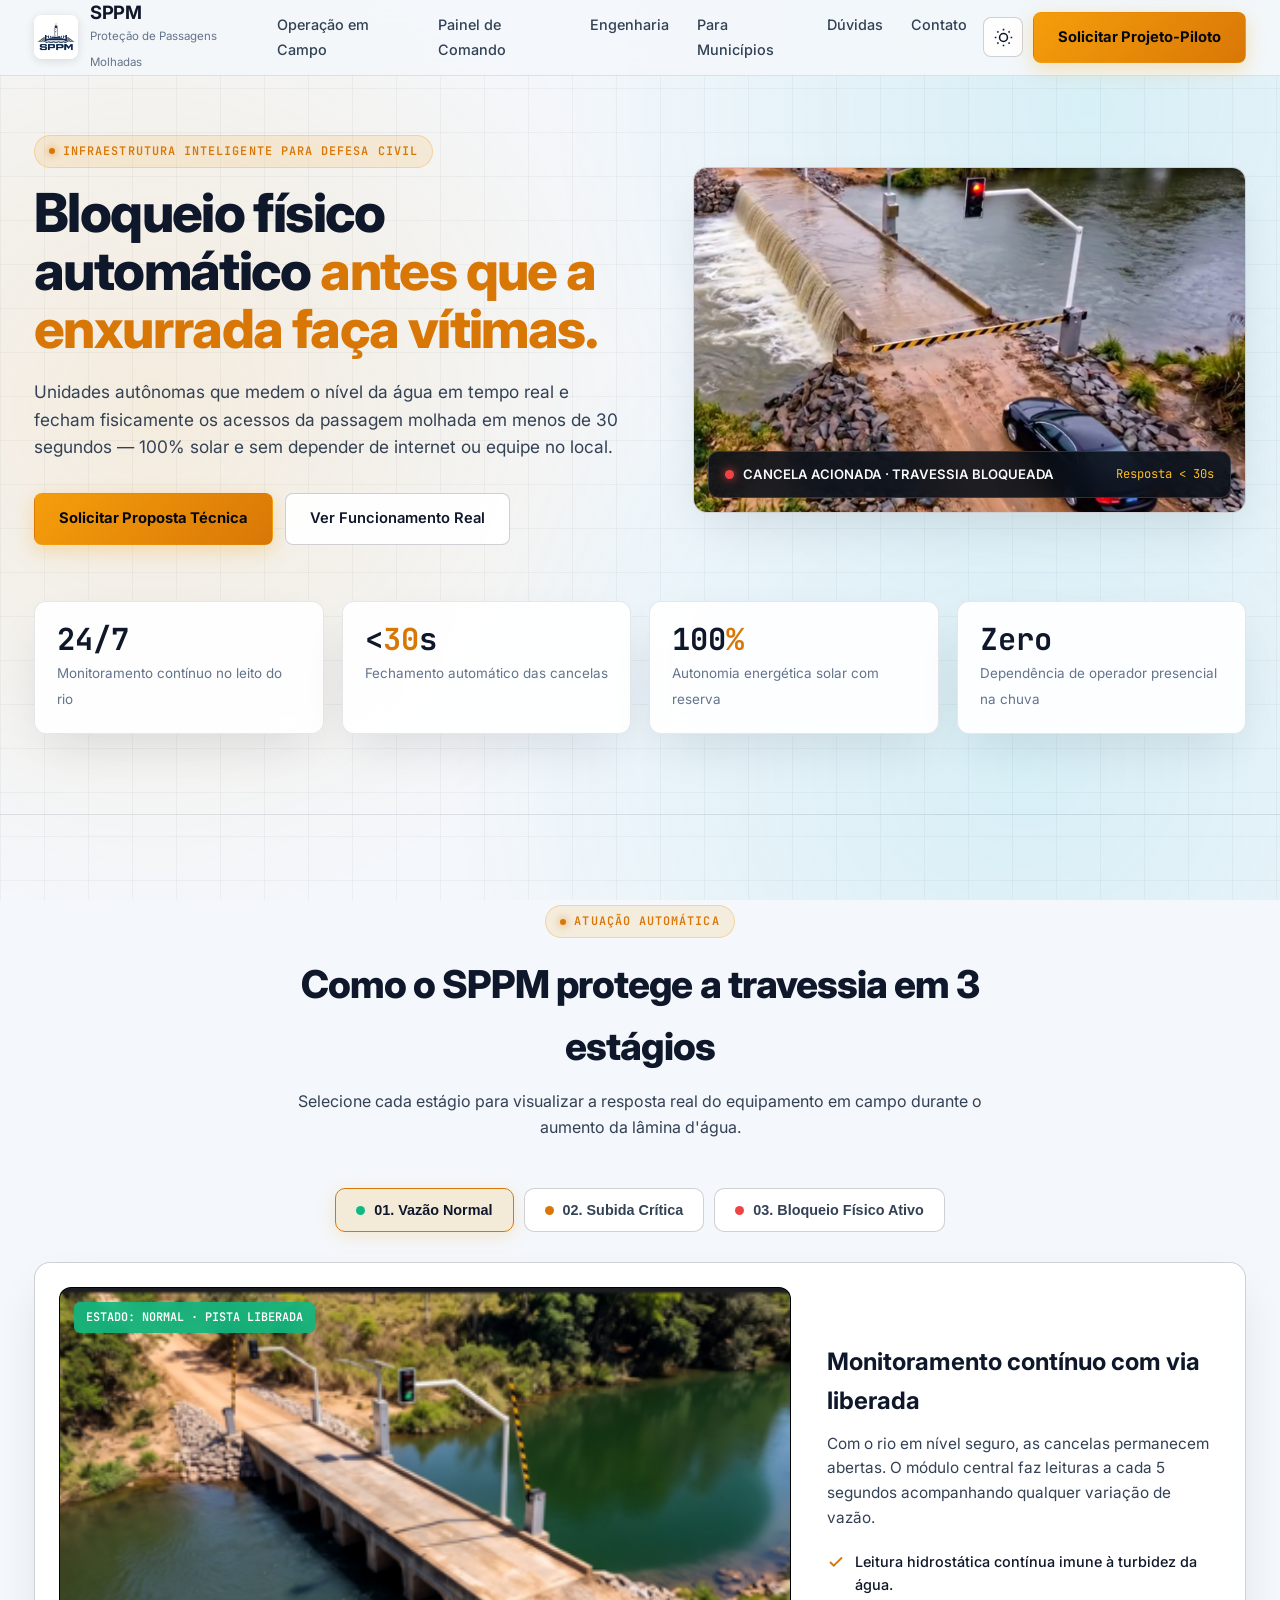
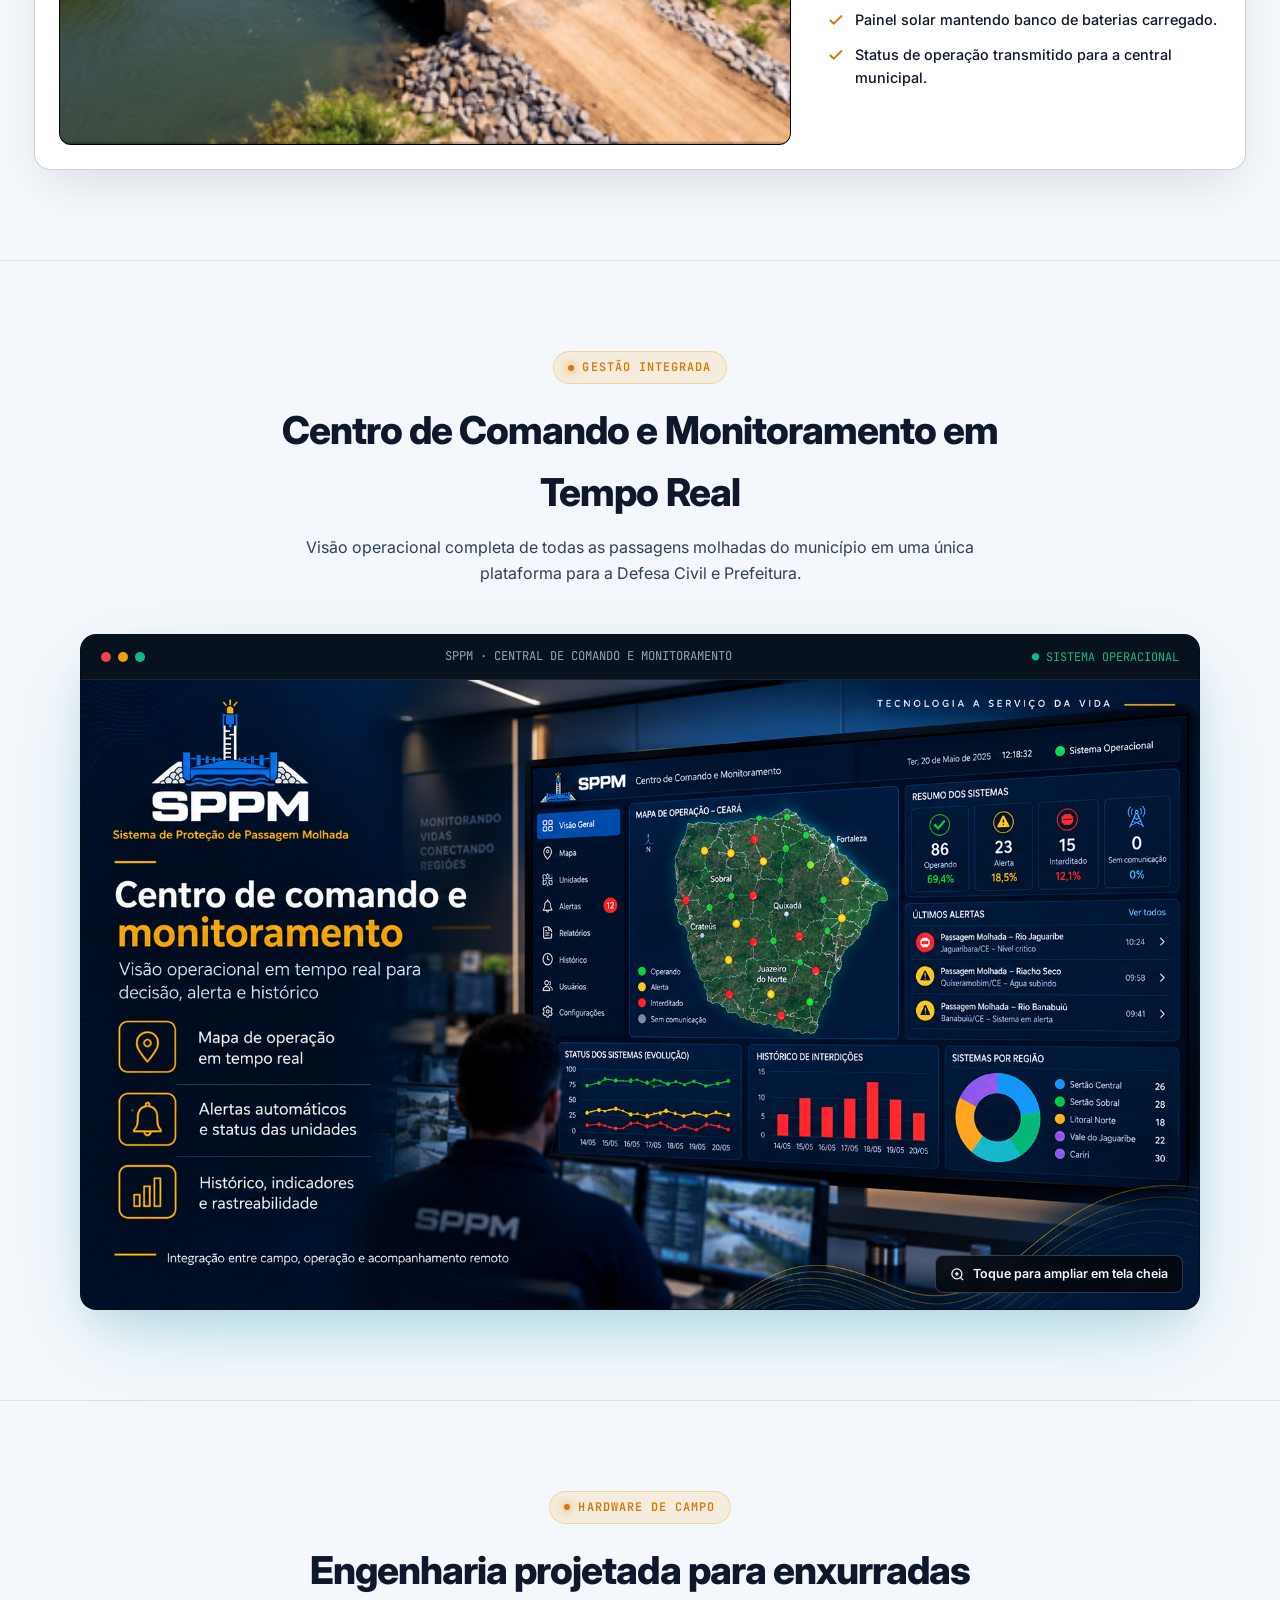
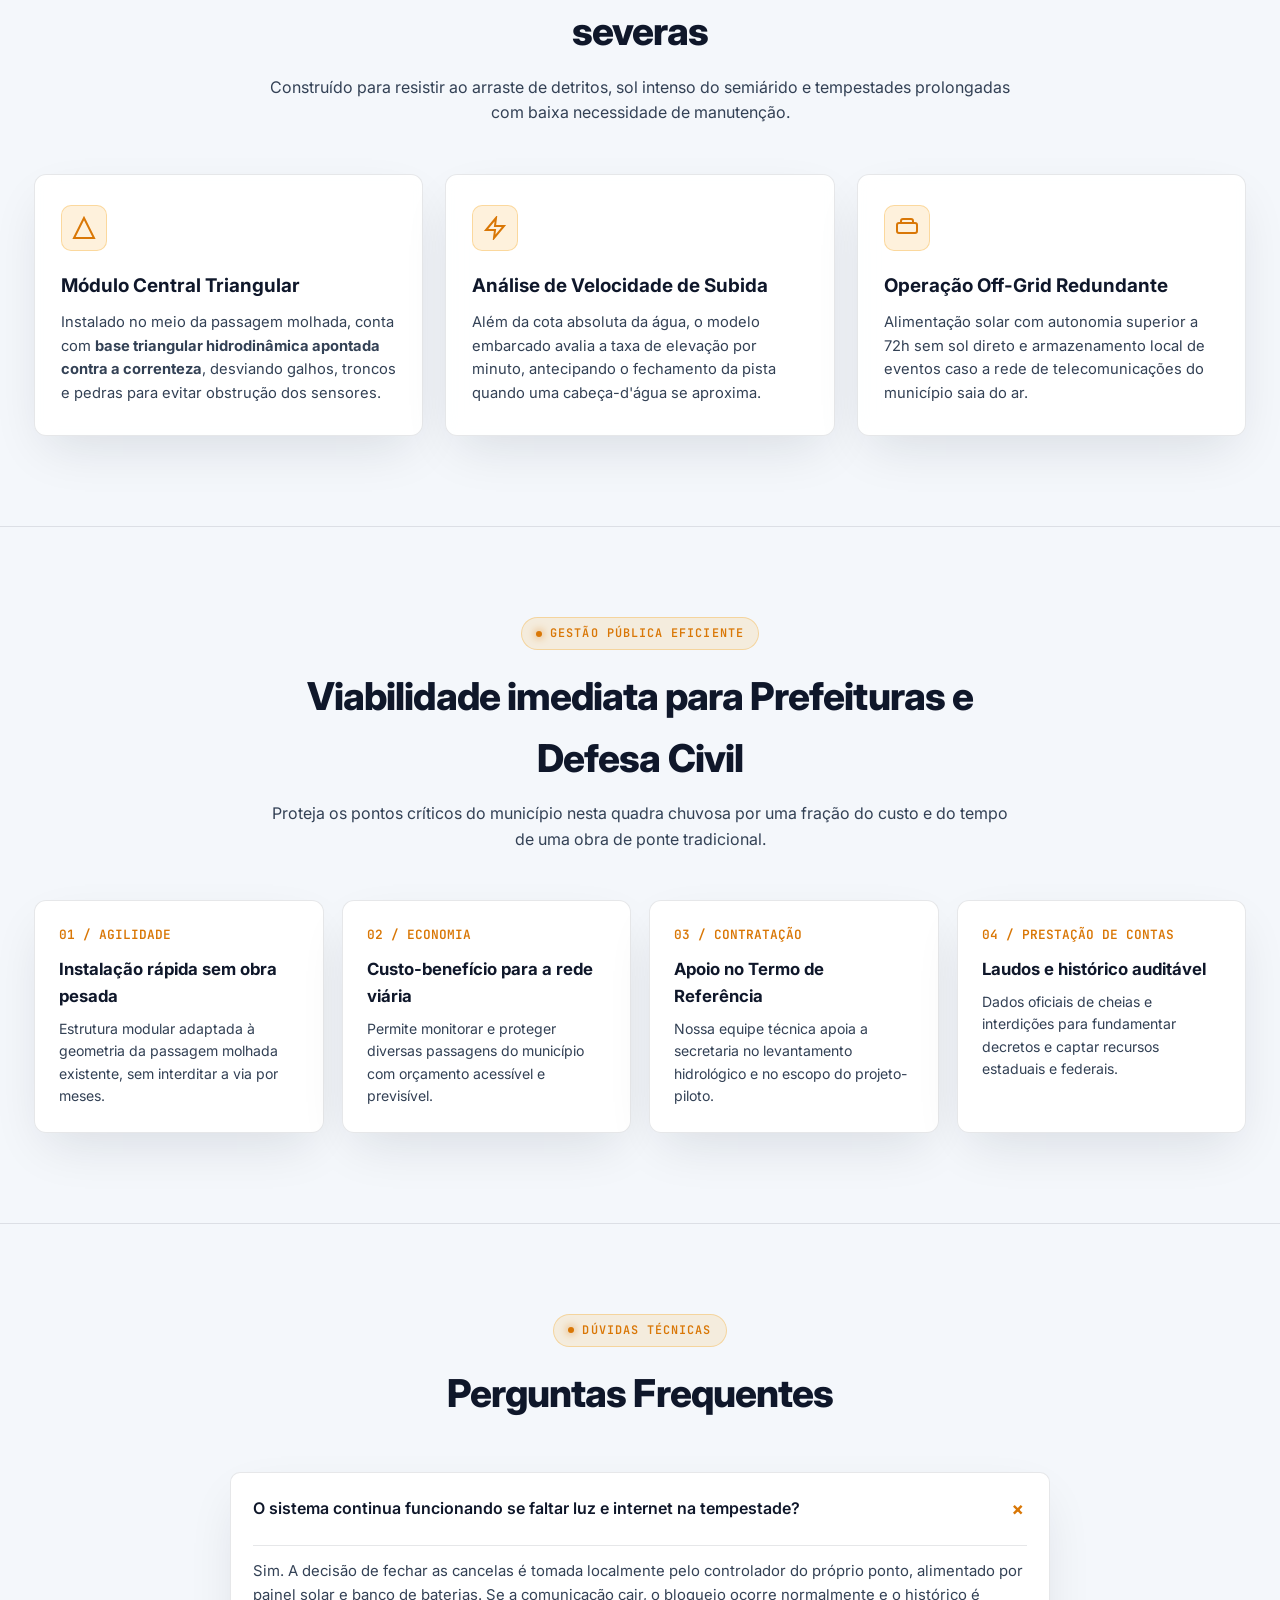
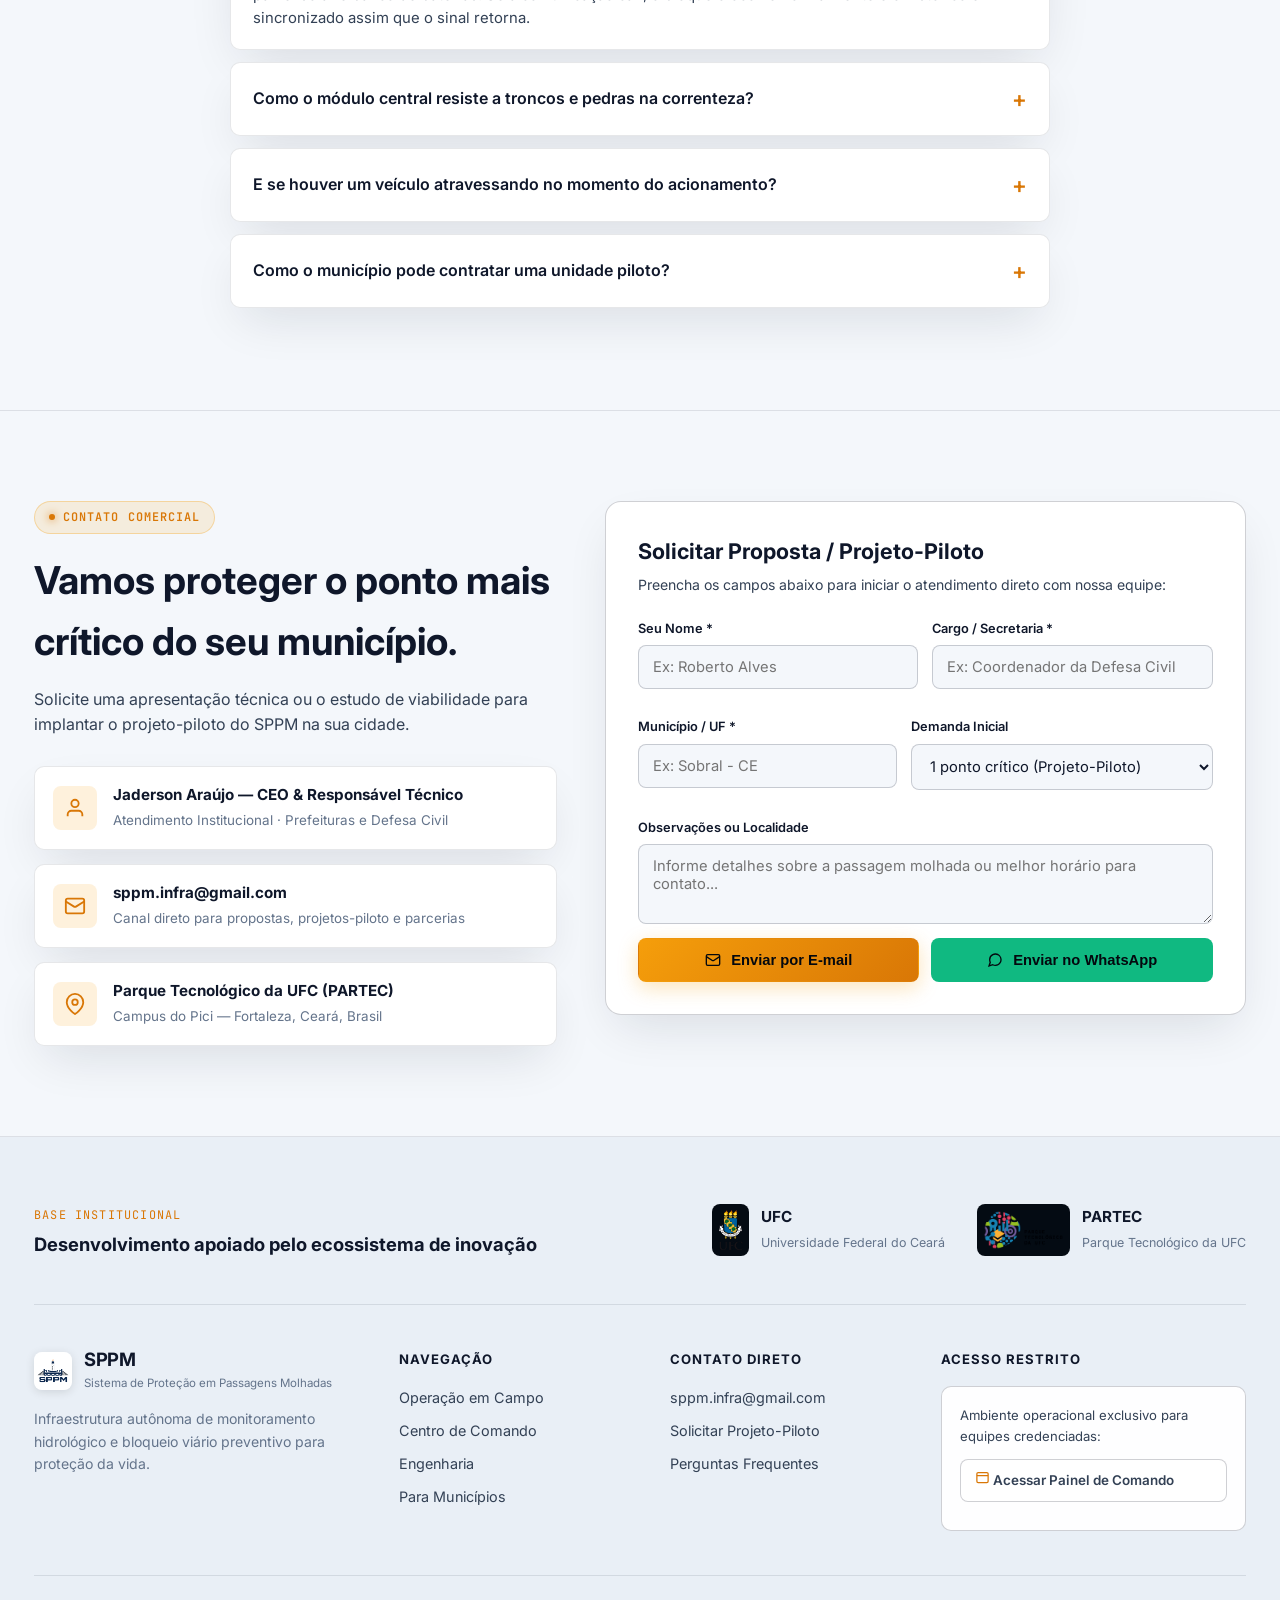
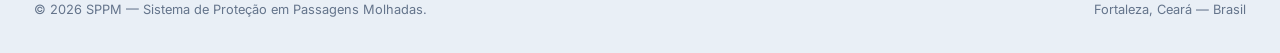
==== commit 5f40a83c: "Update index.html" ====
--- a/index.html
+++ b/index.html
@@ -2,673 +2,1468 @@
 <html lang="pt-BR">
 <head>
 <meta charset="UTF-8">
-<meta name="viewport" content="width=device-width, initial-scale=1.0">
-<title>SPPM — Sistema de Proteção de Passagens Molhadas</title>
-<meta name="description" content="Unidades autônomas que medem o nível da água em passagens molhadas e bloqueiam fisicamente a travessia antes do risco. Infraestrutura de segurança viária para Defesa Civil e municípios.">
+<meta name="viewport" content="width=device-width, initial-scale=1.0, maximum-scale=5.0">
+<title>SPPM — Sistema de Proteção em Passagens Molhadas</title>
+<meta name="description" content="Tecnologia autônoma de monitoramento hidrológico e bloqueio físico automático para passagens molhadas. Segurança viária e prevenção de desastres para municípios e Defesa Civil.">
+<link rel="icon" type="image/png" href="Logo.png">
 <link rel="preconnect" href="https://fonts.googleapis.com">
 <link rel="preconnect" href="https://fonts.gstatic.com" crossorigin>
-<link href="https://fonts.googleapis.com/css2?family=Inter:wght@300;400;500;600;700&family=IBM+Plex+Mono:wght@400;500&display=swap" rel="stylesheet">
+<link href="https://fonts.googleapis.com/css2?family=Inter:wght@400;500;600;700;800&family=JetBrains+Mono:wght@400;500;600&display=swap" rel="stylesheet">
+
 <style>
-:root{
-  --bg:#05090F;
-  --bg-2:#080E16;
-  --panel:#0B121C;
-  --panel-2:#0E1724;
-  --hair:rgba(255,255,255,.09);
-  --hair-2:rgba(255,255,255,.055);
-  --white:#F4F7FA;
-  --text:#8494A8;
-  --text-2:#5F6E80;
-  --amber:#F0A23A;
-  --cyan:#3FC2D9;
-  --red:#E2593F;
-  --green:#3FBE85;
-  --max:1280px;
-}
-*{margin:0;padding:0;box-sizing:border-box}
-html{scroll-behavior:smooth;scroll-padding-top:70px;-webkit-text-size-adjust:100%}
-body{
-  background:var(--bg);
-  color:var(--text);
-  font-family:Inter,system-ui,-apple-system,sans-serif;
-  font-size:16px;line-height:1.6;
-  -webkit-font-smoothing:antialiased;
-  overflow-x:hidden;
-}
-body::before{
-  content:"";position:fixed;inset:0;z-index:9999;pointer-events:none;opacity:.035;
-  background-image:url("data:image/svg+xml,%3Csvg xmlns='http://www.w3.org/2000/svg' width='200' height='200'%3E%3Cfilter id='n'%3E%3CfeTurbulence type='fractalNoise' baseFrequency='.8' numOctaves='3'/%3E%3C/filter%3E%3Crect width='200' height='200' filter='url(%23n)'/%3E%3C/svg%3E");
-}
-h1,h2,h3{color:var(--white);font-weight:500;letter-spacing:-.033em;line-height:1.05}
-h1{font-size:clamp(2.6rem,6.2vw,5.4rem)}
-h2{font-size:clamp(1.9rem,3.8vw,3.1rem)}
-h3{font-size:clamp(1.05rem,1.5vw,1.22rem);letter-spacing:-.018em;line-height:1.3;font-weight:600}
-p{max-width:64ch}
-a{color:inherit;text-decoration:none}
-img,svg{display:block;max-width:100%}
-.mono{font-family:'IBM Plex Mono',ui-monospace,monospace;font-variant-numeric:tabular-nums}
-.wrap{max-width:var(--max);margin:0 auto;padding:0 40px}
-::selection{background:var(--amber);color:#05090F}
-:focus-visible{outline:1px solid var(--amber);outline-offset:4px}
-
-.over{
-  font-family:'IBM Plex Mono',monospace;font-size:.72rem;letter-spacing:.14em;
-  text-transform:uppercase;color:var(--text-2);display:flex;align-items:center;gap:12px;
-}
-.over::before{content:"";width:24px;height:1px;background:var(--amber);opacity:.85}
-
-/* ---------- nav ---------- */
-.nav{
-  position:fixed;top:0;left:0;right:0;z-index:800;height:68px;display:flex;align-items:center;
-  background:rgba(5,9,15,.7);backdrop-filter:blur(14px) saturate(160%);
-  border-bottom:1px solid transparent;transition:border-color .3s,background .3s;
-}
-.nav.stuck{border-bottom-color:var(--hair);background:rgba(5,9,15,.93)}
-.nav-in{display:flex;align-items:center;justify-content:space-between;gap:28px;width:100%;max-width:var(--max);margin:0 auto;padding:0 40px}
-.logo{display:flex;align-items:center;gap:11px;color:var(--white)}
-.logo-mark{width:30px;height:30px;border-radius:5px;object-fit:cover;flex:none}
-.logo b{font-size:1.02rem;font-weight:600;letter-spacing:-.02em;display:block;line-height:1.15}
-.logo i{font-style:normal;font-size:.68rem;color:var(--text-2)}
-.links{display:flex;align-items:center;gap:30px;list-style:none}
-.links a{font-size:.875rem;color:var(--text);transition:color .18s}
-.links a:hover{color:var(--white)}
-.nav-cta{display:flex;align-items:center;gap:10px}
-
-.btn{
-  display:inline-flex;align-items:center;gap:9px;font-size:.875rem;font-weight:500;
-  padding:10px 18px;border-radius:2px;border:1px solid transparent;cursor:pointer;
-  transition:background .2s,border-color .2s,color .2s;white-space:nowrap;
-}
-.btn-amber{background:var(--amber);color:#0A0F16;font-weight:600}
-.btn-amber:hover{background:#FFB556}
-.btn-line{border-color:var(--hair);color:var(--white)}
-.btn-line:hover{border-color:rgba(255,255,255,.34);background:rgba(255,255,255,.04)}
-.btn-lg{padding:14px 26px;font-size:.93rem}
-.btn svg{flex:none}
-.burger{display:none;width:36px;height:36px;align-items:center;justify-content:center;border:1px solid var(--hair);border-radius:2px;background:none;color:var(--white);cursor:pointer}
-
-/* ---------- hero ---------- */
-.hero{position:relative;min-height:92vh;display:flex;flex-direction:column;justify-content:flex-end;padding-top:120px;overflow:hidden}
-.hero-bg{position:absolute;inset:0;z-index:0}
-.hero-bg .shot{position:absolute;inset:0;background:url('rio.png') center 55%/cover no-repeat;filter:grayscale(.55) contrast(1.12) brightness(.62)}
-.hero-bg .tint{position:absolute;inset:0;background:linear-gradient(72deg,#05090F 18%,rgba(5,9,15,.86) 46%,rgba(6,20,30,.5) 78%),linear-gradient(0deg,#05090F 2%,transparent 42%)}
-.hero-bg .glow{position:absolute;right:-8%;top:-12%;width:56vw;height:56vw;background:radial-gradient(circle,rgba(63,194,217,.16),transparent 62%)}
-.hero-in{position:relative;z-index:2;padding-bottom:60px}
-.hero .over{margin-bottom:30px}
-.hero h1{max-width:16ch;margin-bottom:28px}
-.hero h1 .dim{color:rgba(244,247,250,.4)}
-.hero-p{font-size:1.09rem;max-width:50ch;color:#9DACBE;margin-bottom:38px}
-.hero-actions{display:flex;gap:12px;flex-wrap:wrap}
-
-.bar{border-top:1px solid var(--hair);background:rgba(5,9,15,.55);backdrop-filter:blur(8px);position:relative;z-index:2}
-.bar-in{display:grid;grid-template-columns:repeat(4,1fr)}
-.bar-cell{padding:26px 34px 28px 0;border-right:1px solid var(--hair-2)}
-.bar-cell:last-child{border-right:0}
-.bar-cell b{font-family:'IBM Plex Mono',monospace;font-size:1.75rem;font-weight:400;color:var(--white);display:block;letter-spacing:-.02em}
-.bar-cell b em{font-style:normal;color:var(--amber)}
-.bar-cell span{font-size:.82rem;color:var(--text-2);display:block;margin-top:6px;max-width:24ch}
-
-/* ---------- sections ---------- */
-section{padding:120px 0;border-top:1px solid var(--hair-2)}
-.head{display:grid;grid-template-columns:1fr 1.15fr;gap:60px;align-items:end;margin-bottom:76px}
-.head h2{max-width:18ch}
-.head p{font-size:1.02rem}
-.head .over{margin-bottom:22px}
-
-.rows{border-top:1px solid var(--hair)}
-.row{display:grid;grid-template-columns:76px 1.1fr 1.4fr;gap:40px;align-items:baseline;padding:34px 0;border-bottom:1px solid var(--hair-2);transition:background .25s}
-.row:hover{background:rgba(255,255,255,.016)}
-.row .idx{font-family:'IBM Plex Mono',monospace;font-size:.78rem;color:var(--text-2)}
-.row p{font-size:.97rem;max-width:56ch}
-.quote-grid{display:grid;grid-template-columns:1fr 1fr;gap:60px;align-items:end;margin-top:70px}
-.quote{font-size:clamp(1.35rem,2.6vw,2rem);line-height:1.32;color:var(--white);font-weight:400;letter-spacing:-.025em;max-width:22ch}
-.quote-meta{font-size:.9rem;color:var(--text-2);max-width:40ch;padding-bottom:6px}
-
-.sys{display:grid;grid-template-columns:repeat(3,1fr);gap:1px;background:var(--hair-2);border-top:1px solid var(--hair);border-bottom:1px solid var(--hair)}
-.sys-card{background:var(--bg);padding:40px 34px 44px;transition:background .3s}
-.sys-card:hover{background:var(--panel)}
-.sys-card .n{font-family:'IBM Plex Mono',monospace;font-size:.75rem;color:var(--amber);display:block;margin-bottom:46px}
-.sys-card h3{margin-bottom:12px}
-.sys-card p{font-size:.94rem}
-.sys-note{display:flex;gap:14px;margin-top:34px;font-size:.88rem;color:var(--text-2);max-width:74ch}
-
-.schema{margin-top:72px;border:1px solid var(--hair-2);background:linear-gradient(180deg,var(--panel),var(--bg));border-radius:3px;overflow:hidden}
-.schema-top{display:flex;justify-content:space-between;gap:16px;align-items:center;padding:14px 22px;border-bottom:1px solid var(--hair-2);font-family:'IBM Plex Mono',monospace;font-size:.72rem;color:var(--text-2);letter-spacing:.06em}
-.schema svg{width:100%;height:auto}
-
-.specs{display:grid;grid-template-columns:repeat(2,1fr);gap:0 70px}
-.spec{display:grid;grid-template-columns:44px 1fr;gap:24px;padding:30px 0;border-top:1px solid var(--hair-2)}
-.spec .n{font-family:'IBM Plex Mono',monospace;font-size:.75rem;color:var(--text-2);padding-top:3px}
-.spec h3{margin-bottom:8px}
-.spec p{font-size:.93rem}
-
-.ops{display:grid;grid-template-columns:.8fr 1.2fr;gap:70px;align-items:start}
-.ops-list{margin:34px 0 36px}
-.ops-item{padding:20px 0;border-top:1px solid var(--hair-2)}
-.ops-item:last-child{border-bottom:1px solid var(--hair-2)}
-.ops-item h3{font-size:1rem;margin-bottom:5px;display:flex;align-items:center;gap:11px}
-.ops-item h3::before{content:"";width:5px;height:5px;background:var(--cyan);flex:none}
-.ops-item p{font-size:.92rem;max-width:50ch}
-
-.device{border:1px solid var(--hair);border-radius:5px;overflow:hidden;background:var(--panel);box-shadow:0 60px 90px -50px rgba(0,0,0,.9)}
-.device-bar{display:flex;align-items:center;gap:14px;padding:12px 16px;border-bottom:1px solid var(--hair-2);background:var(--panel-2)}
-.device-bar .dots{display:flex;gap:6px}
-.device-bar .dots i{width:8px;height:8px;border-radius:50%;background:rgba(255,255,255,.14)}
-.device-bar .url{font-family:'IBM Plex Mono',monospace;font-size:.72rem;color:var(--text-2);background:rgba(255,255,255,.04);padding:4px 12px;border-radius:3px;flex:1}
-.device-bar .live{font-family:'IBM Plex Mono',monospace;font-size:.68rem;color:var(--green);display:flex;align-items:center;gap:7px;white-space:nowrap}
-.device-bar .live i{width:6px;height:6px;border-radius:50%;background:var(--green);animation:blink 2.2s infinite}
-@keyframes blink{0%,100%{opacity:1}50%{opacity:.25}}
-.device img{width:100%}
-
-.mock-kpis{display:grid;grid-template-columns:repeat(4,1fr);border-bottom:1px solid var(--hair-2)}
-.mock-kpis div{padding:18px 20px;border-right:1px solid var(--hair-2)}
-.mock-kpis div:last-child{border-right:0}
-.mock-kpis b{font-family:'IBM Plex Mono',monospace;font-size:1.4rem;color:var(--white);font-weight:400;display:block}
-.mock-kpis span{font-size:.72rem;color:var(--text-2)}
-.mock-kpis .hot b{color:var(--red)}
-.mock-body{display:grid;grid-template-columns:1.5fr 1fr}
-.mock-map{border-right:1px solid var(--hair-2);background:var(--bg-2)}
-.mock-feed{padding:16px 20px}
-.mock-feed h4{font-family:'IBM Plex Mono',monospace;font-size:.68rem;letter-spacing:.12em;text-transform:uppercase;color:var(--text-2);font-weight:400;margin-bottom:14px}
-.ev{display:grid;grid-template-columns:7px 1fr;gap:12px;padding:12px 0;border-top:1px solid var(--hair-2)}
-.ev i{width:7px;height:7px;border-radius:50%;margin-top:6px}
-.ev b{display:block;color:var(--white);font-size:.85rem;font-weight:500}
-.ev time{font-family:'IBM Plex Mono',monospace;font-size:.7rem;color:var(--text-2)}
-
-.phases{display:grid;grid-template-columns:repeat(4,1fr);border-top:1px solid var(--hair)}
-.phase{padding:34px 30px 40px 0;border-right:1px solid var(--hair-2);position:relative}
-.phase:last-child{border-right:0}
-.phase::before{content:"";position:absolute;top:-3px;left:0;width:5px;height:5px;background:var(--amber)}
-.phase .when{font-family:'IBM Plex Mono',monospace;font-size:.72rem;color:var(--amber);display:block;margin-bottom:16px}
-.phase h3{margin-bottom:9px}
-.phase p{font-size:.92rem}
-
-.faq{display:grid;grid-template-columns:.85fr 1.15fr;gap:70px;align-items:start}
-details{border-top:1px solid var(--hair-2)}
-details:last-of-type{border-bottom:1px solid var(--hair-2)}
-summary{list-style:none;cursor:pointer;padding:24px 0;color:var(--white);font-size:1.02rem;font-weight:500;letter-spacing:-.015em;display:flex;gap:20px;align-items:flex-start}
-summary::-webkit-details-marker{display:none}
-summary::after{content:"";margin-left:auto;width:11px;height:11px;flex:none;margin-top:7px;background:var(--amber);clip-path:polygon(45% 0,55% 0,55% 45%,100% 45%,100% 55%,55% 55%,55% 100%,45% 100%,45% 55%,0 55%,0 45%,45% 45%);transition:transform .3s}
-details[open] summary::after{transform:rotate(45deg)}
-details p{padding-bottom:26px;font-size:.95rem}
-
-.cta{position:relative;overflow:hidden;border-top:1px solid var(--hair)}
-.cta-bg{position:absolute;inset:0;background:url('rio.png') center 40%/cover no-repeat;filter:grayscale(.7) brightness(.42);opacity:.55}
-.cta-bg::after{content:"";position:absolute;inset:0;background:linear-gradient(90deg,#05090F 32%,rgba(5,9,15,.72))}
-.cta-in{position:relative;z-index:2;display:grid;grid-template-columns:1.2fr .8fr;gap:60px;align-items:center}
-.cta h2{max-width:16ch;margin-bottom:16px}
-
-footer{border-top:1px solid var(--hair);padding:80px 0 34px;background:var(--bg-2)}
-.f-top{display:grid;grid-template-columns:1.6fr 1fr 1fr 1.2fr;gap:50px;padding-bottom:56px;border-bottom:1px solid var(--hair-2)}
-.f-top h4{font-size:.74rem;font-family:'IBM Plex Mono',monospace;letter-spacing:.13em;text-transform:uppercase;color:var(--text-2);font-weight:400;margin-bottom:20px}
-.f-top a{display:block;font-size:.9rem;margin-bottom:11px;color:var(--text);transition:color .18s}
-.f-top a:hover{color:var(--white)}
-.f-top p{font-size:.9rem;max-width:34ch}
-.f-brand b{color:var(--white);font-size:1.05rem;font-weight:600;letter-spacing:-.02em;display:block;margin-bottom:12px}
-
-.insts{padding:44px 0;border-bottom:1px solid var(--hair-2);display:flex;align-items:center;gap:56px;flex-wrap:wrap}
-.insts .cap{font-family:'IBM Plex Mono',monospace;font-size:.72rem;letter-spacing:.12em;text-transform:uppercase;color:var(--text-2);max-width:20ch}
-.inst-logos{display:flex;align-items:center;gap:52px;flex-wrap:wrap}
-.inst{display:flex;align-items:center;gap:14px}
-.inst img{height:58px;width:auto;object-fit:contain;filter:grayscale(1) brightness(2.6);opacity:.72;transition:opacity .25s,filter .25s}
-.inst:hover img{opacity:1;filter:none}
-.inst .txt b{display:block;color:var(--white);font-size:.95rem;font-weight:600}
-.inst .txt span{font-size:.78rem;color:var(--text-2)}
-.f-bot{display:flex;justify-content:space-between;gap:20px;flex-wrap:wrap;padding-top:30px;font-size:.8rem;color:var(--text-2)}
-
-.up{opacity:0;transform:translateY(18px);transition:opacity .7s cubic-bezier(.2,.7,.3,1),transform .7s cubic-bezier(.2,.7,.3,1)}
-.up.in{opacity:1;transform:none}
-@media (prefers-reduced-motion:reduce){*{animation:none!important;transition:none!important;scroll-behavior:auto!important}.up{opacity:1;transform:none}}
-
-@media (max-width:1080px){
-  .head,.quote-grid,.ops,.faq,.cta-in{grid-template-columns:1fr;gap:34px}
-  .sys{grid-template-columns:1fr}
-  .specs{grid-template-columns:1fr;gap:0}
-  .phases{grid-template-columns:1fr 1fr}
-  .phase{padding-right:26px;border-bottom:1px solid var(--hair-2)}
-  .phase:nth-child(2n){border-right:0}
-  .f-top{grid-template-columns:1fr 1fr}
-  .bar-in{grid-template-columns:1fr 1fr}
-  .bar-cell{border-bottom:1px solid var(--hair-2);padding-right:24px}
-  .bar-cell:nth-child(2n){border-right:0}
-}
-@media (max-width:760px){
-  .wrap,.nav-in{padding:0 22px}
-  section{padding:76px 0}
-  .hero{min-height:auto;padding-top:104px}
-  .hero-in{padding-bottom:44px}
-  .links{position:fixed;top:68px;left:0;right:0;flex-direction:column;align-items:stretch;gap:0;background:var(--bg-2);border-bottom:1px solid var(--hair);padding:8px 22px 20px;display:none}
-  .links.open{display:flex}
-  .links li{border-bottom:1px solid var(--hair-2)}
-  .links a{display:block;padding:15px 0}
-  .links .btn{margin-top:16px;justify-content:center}
-  .burger{display:flex}
-  .nav-cta .btn{display:none}
-  .row{grid-template-columns:1fr;gap:10px}
-  .phases{grid-template-columns:1fr}
-  .phase{border-right:0;padding-right:0}
-  .mock-body{grid-template-columns:1fr}
-  .mock-map{border-right:0;border-bottom:1px solid var(--hair-2)}
-  .mock-kpis{grid-template-columns:1fr 1fr}
-  .mock-kpis div:nth-child(2n){border-right:0}
-  .f-top{grid-template-columns:1fr;gap:34px}
-  .insts{gap:28px}
-  .inst img{height:46px}
+/* =========================================================
+   SISTEMA DE TEMAS: AUTOMÁTICO (CLARO / ESCURO) + MANUAL
+   ========================================================= */
+:root {
+  /* Padrão: Modo Escuro */
+  --bg: #03070C;
+  --bg-sec: #07101B;
+  --card: rgba(11, 22, 36, 0.85);
+  --card-solid: #0B1624;
+  --card-hover: #112236;
+  --border: rgba(255, 255, 255, 0.09);
+  --border-strong: rgba(255, 255, 255, 0.18);
+  --grid-line: rgba(56, 189, 248, 0.045);
+  --glow-1: rgba(6, 182, 212, 0.14);
+  --glow-2: rgba(245, 158, 11, 0.10);
+  --heading: #F8FAFC;
+  --text: #94A3B8;
+  --text-muted: #64748B;
+  --nav-bg: rgba(3, 7, 12, 0.82);
+  --amber: #F59E0B;
+  --amber-hover: #FBBF24;
+  --cyan: #06B6D4;
+  --red: #EF4444;
+  --green: #10B981;
+  --shadow: 0 25px 60px -15px rgba(0, 0, 0, 0.75);
+  --max: 1260px;
+  --radius: 12px;
+}
+
+/* Se o dispositivo do usuário estiver em Modo Claro */
+@media (prefers-color-scheme: light) {
+  :root:not([data-theme="dark"]) {
+    --bg: #F4F7FB;
+    --bg-sec: #E9EFF6;
+    --card: rgba(255, 255, 255, 0.92);
+    --card-solid: #FFFFFF;
+    --card-hover: #F8FAFC;
+    --border: rgba(15, 23, 42, 0.10);
+    --border-strong: rgba(15, 23, 42, 0.20);
+    --grid-line: rgba(15, 23, 42, 0.04);
+    --glow-1: rgba(6, 182, 212, 0.12);
+    --glow-2: rgba(245, 158, 11, 0.12);
+    --heading: #0F172A;
+    --text: #334155;
+    --text-muted: #64748B;
+    --nav-bg: rgba(244, 247, 251, 0.88);
+    --amber: #D97706;
+    --amber-hover: #B45309;
+    --cyan: #0284C7;
+    --shadow: 0 20px 50px -12px rgba(15, 23, 42, 0.12);
+  }
+}
+
+/* Forçar Modo Claro via botão */
+:root[data-theme="light"] {
+  --bg: #F4F7FB;
+  --bg-sec: #E9EFF6;
+  --card: rgba(255, 255, 255, 0.92);
+  --card-solid: #FFFFFF;
+  --card-hover: #F8FAFC;
+  --border: rgba(15, 23, 42, 0.10);
+  --border-strong: rgba(15, 23, 42, 0.20);
+  --grid-line: rgba(15, 23, 42, 0.04);
+  --glow-1: rgba(6, 182, 212, 0.12);
+  --glow-2: rgba(245, 158, 11, 0.12);
+  --heading: #0F172A;
+  --text: #334155;
+  --text-muted: #64748B;
+  --nav-bg: rgba(244, 247, 251, 0.88);
+  --amber: #D97706;
+  --amber-hover: #B45309;
+  --cyan: #0284C7;
+  --shadow: 0 20px 50px -12px rgba(15, 23, 42, 0.12);
+}
+
+* { margin: 0; padding: 0; box-sizing: border-box; }
+html { scroll-behavior: smooth; scroll-padding-top: 84px; }
+
+body {
+  background-color: var(--bg);
+  color: var(--text);
+  font-family: 'Inter', system-ui, -apple-system, sans-serif;
+  line-height: 1.6;
+  overflow-x: hidden;
+  -webkit-font-smoothing: antialiased;
+  transition: background-color 0.3s ease, color 0.3s ease;
+  position: relative;
+}
+
+/* Fundo Tecnológico com Grid de Engenharia + Glow */
+body::before {
+  content: "";
+  position: fixed;
+  inset: 0;
+  z-index: -1;
+  pointer-events: none;
+  background-image: 
+    radial-gradient(circle at 85% 12%, var(--glow-1), transparent 40%),
+    radial-gradient(circle at 12% 45%, var(--glow-2), transparent 42%),
+    radial-gradient(circle at 80% 85%, var(--glow-1), transparent 45%),
+    linear-gradient(to right, var(--grid-line) 1px, transparent 1px),
+    linear-gradient(to bottom, var(--grid-line) 1px, transparent 1px);
+  background-size: 100% 100%, 100% 100%, 100% 100%, 44px 44px, 44px 44px;
+}
+
+.mono { font-family: 'JetBrains Mono', monospace; }
+.wrap { max-width: var(--max); margin: 0 auto; padding: 0 24px; }
+a { color: inherit; text-decoration: none; transition: 0.2s; }
+
+/* Nitidez máxima nas imagens */
+img {
+  max-width: 100%;
+  display: block;
+  image-rendering: -webkit-optimize-contrast;
+  filter: contrast(1.03) saturate(1.04);
+}
+
+/* Botões */
+.btn {
+  display: inline-flex;
+  align-items: center;
+  justify-content: center;
+  gap: 10px;
+  font-weight: 600;
+  font-size: 0.92rem;
+  padding: 13px 24px;
+  border-radius: 8px;
+  cursor: pointer;
+  transition: all 0.25s ease;
+  border: 1px solid transparent;
+  white-space: nowrap;
+}
+.btn-primary {
+  background: linear-gradient(135deg, #F59E0B, #D97706);
+  color: #04080E !important;
+  font-weight: 700;
+  box-shadow: 0 6px 20px rgba(245, 158, 11, 0.28);
+}
+.btn-primary:hover {
+  transform: translateY(-2px);
+  box-shadow: 0 10px 28px rgba(245, 158, 11, 0.42);
+  background: linear-gradient(135deg, #FBBF24, #F59E0B);
+}
+.btn-outline {
+  background: var(--card);
+  border-color: var(--border-strong);
+  color: var(--heading);
+}
+.btn-outline:hover {
+  border-color: var(--amber);
+  transform: translateY(-1px);
+}
+
+/* Tag superior */
+.tag {
+  display: inline-flex;
+  align-items: center;
+  gap: 8px;
+  font-family: 'JetBrains Mono', monospace;
+  font-size: 0.74rem;
+  font-weight: 600;
+  text-transform: uppercase;
+  letter-spacing: 0.09em;
+  color: var(--amber);
+  background: rgba(245, 158, 11, 0.12);
+  border: 1px solid rgba(245, 158, 11, 0.3);
+  padding: 6px 14px;
+  border-radius: 99px;
+  margin-bottom: 16px;
+}
+.tag::before {
+  content: "";
+  width: 6px;
+  height: 6px;
+  border-radius: 50%;
+  background: var(--amber);
+  box-shadow: 0 0 8px var(--amber);
+}
+
+/* Navbar */
+.nav {
+  position: fixed;
+  top: 0; left: 0; right: 0;
+  height: 76px;
+  z-index: 900;
+  display: flex;
+  align-items: center;
+  background: var(--nav-bg);
+  backdrop-filter: blur(16px);
+  -webkit-backdrop-filter: blur(16px);
+  border-bottom: 1px solid var(--border);
+}
+.nav-in {
+  display: flex;
+  align-items: center;
+  justify-content: space-between;
+  width: 100%;
+  gap: 16px;
+}
+.brand {
+  display: flex;
+  align-items: center;
+  gap: 12px;
+}
+.brand img {
+  height: 44px;
+  width: auto;
+  border-radius: 8px;
+  background: #fff;
+  padding: 3px;
+  box-shadow: 0 2px 10px rgba(0,0,0,0.12);
+}
+.brand-text b {
+  display: block;
+  color: var(--heading);
+  font-size: 1.15rem;
+  letter-spacing: -0.02em;
+  line-height: 1.1;
+}
+.brand-text span {
+  font-size: 0.72rem;
+  color: var(--text-muted);
+}
+.nav-links {
+  display: flex;
+  gap: 28px;
+  list-style: none;
+}
+.nav-links a {
+  font-size: 0.9rem;
+  font-weight: 500;
+  color: var(--text);
+}
+.nav-links a:hover { color: var(--heading); }
+
+.nav-actions {
+  display: flex;
+  align-items: center;
+  gap: 10px;
+}
+.theme-toggle, .burger {
+  background: var(--card);
+  border: 1px solid var(--border-strong);
+  color: var(--heading);
+  width: 40px;
+  height: 40px;
+  border-radius: 8px;
+  display: flex;
+  align-items: center;
+  justify-content: center;
+  cursor: pointer;
+  transition: 0.2s;
+}
+.theme-toggle:hover { border-color: var(--amber); color: var(--amber); }
+.burger { display: none; }
+
+/* Hero */
+.hero {
+  padding: 135px 0 80px;
+  border-bottom: 1px solid var(--border);
+}
+.hero-grid {
+  display: grid;
+  grid-template-columns: 1.05fr 0.95fr;
+  gap: 48px;
+  align-items: center;
+}
+.hero h1 {
+  font-size: clamp(2.1rem, 4.2vw, 3.6rem);
+  color: var(--heading);
+  font-weight: 800;
+  line-height: 1.08;
+  letter-spacing: -0.03em;
+  margin-bottom: 20px;
+}
+.hero h1 span {
+  color: var(--amber);
+}
+.hero p {
+  font-size: 1.08rem;
+  color: var(--text);
+  margin-bottom: 32px;
+  max-width: 54ch;
+}
+.hero-btns {
+  display: flex;
+  gap: 12px;
+  flex-wrap: wrap;
+}
+
+/* Imagem do Hero sem corte brusco para máxima qualidade */
+.hero-card {
+  position: relative;
+  border-radius: 14px;
+  overflow: hidden;
+  border: 1px solid var(--border-strong);
+  box-shadow: var(--shadow);
+  background: var(--card-solid);
+}
+.hero-card img {
+  width: 100%;
+  aspect-ratio: 16 / 10;
+  object-fit: cover;
+}
+.hero-badge-float {
+  position: absolute;
+  bottom: 14px;
+  left: 14px;
+  right: 14px;
+  background: rgba(7, 14, 23, 0.88);
+  backdrop-filter: blur(12px);
+  border: 1px solid rgba(255,255,255,0.15);
+  padding: 12px 16px;
+  border-radius: 10px;
+  display: flex;
+  align-items: center;
+  justify-content: space-between;
+  gap: 10px;
+  flex-wrap: wrap;
+}
+.status-dot {
+  display: flex;
+  align-items: center;
+  gap: 9px;
+  color: #F8FAFC;
+  font-weight: 600;
+  font-size: 0.82rem;
+}
+.status-dot i {
+  width: 9px;
+  height: 9px;
+  border-radius: 50%;
+  background: var(--red);
+  box-shadow: 0 0 10px var(--red);
+  animation: pulse 2s infinite;
+  flex: none;
+}
+@keyframes pulse { 0%, 100% { opacity: 1; } 50% { opacity: 0.35; } }
+
+/* KPIs */
+.kpis {
+  margin-top: 56px;
+  display: grid;
+  grid-template-columns: repeat(4, 1fr);
+  gap: 18px;
+}
+.kpi-box {
+  background: var(--card);
+  backdrop-filter: blur(10px);
+  border: 1px solid var(--border);
+  padding: 22px;
+  border-radius: var(--radius);
+  box-shadow: var(--shadow);
+}
+.kpi-box b {
+  font-size: 1.9rem;
+  color: var(--heading);
+  display: block;
+  line-height: 1;
+  margin-bottom: 6px;
+}
+.kpi-box b em { color: var(--amber); font-style: normal; }
+.kpi-box span { font-size: 0.84rem; color: var(--text-muted); }
+
+/* Seções Gerais */
+section { padding: 90px 0; border-bottom: 1px solid var(--border); }
+.sec-head {
+  text-align: center;
+  max-width: 740px;
+  margin: 0 auto 48px;
+}
+.sec-head h2 {
+  font-size: clamp(1.7rem, 3vw, 2.5rem);
+  color: var(--heading);
+  font-weight: 800;
+  letter-spacing: -0.025em;
+  margin-bottom: 12px;
+}
+
+/* Abas Interativas (Estágios em Campo) */
+.scenario-tabs {
+  display: flex;
+  justify-content: center;
+  gap: 10px;
+  margin-bottom: 30px;
+  flex-wrap: wrap;
+}
+.tab-btn {
+  background: var(--card);
+  border: 1px solid var(--border-strong);
+  color: var(--text);
+  padding: 13px 20px;
+  border-radius: 10px;
+  font-weight: 600;
+  font-size: 0.9rem;
+  cursor: pointer;
+  display: flex;
+  align-items: center;
+  gap: 9px;
+  transition: 0.25s;
+}
+.tab-btn i { width: 9px; height: 9px; border-radius: 50%; flex: none; }
+.tab-btn:hover { color: var(--heading); border-color: var(--amber); }
+.tab-btn.active {
+  background: rgba(245, 158, 11, 0.14);
+  border-color: var(--amber);
+  color: var(--heading);
+  box-shadow: 0 4px 18px rgba(245, 158, 11, 0.18);
+}
+
+.scenario-panel {
+  display: none;
+  grid-template-columns: 1.3fr 0.7fr;
+  gap: 36px;
+  background: var(--card);
+  backdrop-filter: blur(12px);
+  border: 1px solid var(--border-strong);
+  border-radius: 16px;
+  padding: 24px;
+  align-items: center;
+  box-shadow: var(--shadow);
+  animation: fadeIn 0.35s ease;
+}
+.scenario-panel.active { display: grid; }
+@keyframes fadeIn { from { opacity: 0; transform: translateY(6px); } to { opacity: 1; transform: none; } }
+
+.scenario-img-wrap {
+  position: relative;
+  border-radius: 12px;
+  overflow: hidden;
+  border: 1px solid var(--border);
+  background: #000;
+}
+.scenario-img-wrap img {
+  width: 100%;
+  aspect-ratio: 16 / 10;
+  object-fit: cover;
+}
+.scenario-overlay-pill {
+  position: absolute;
+  top: 14px;
+  left: 14px;
+  padding: 6px 12px;
+  border-radius: 6px;
+  font-family: 'JetBrains Mono', monospace;
+  font-size: 0.74rem;
+  font-weight: 600;
+  color: #fff;
+  backdrop-filter: blur(8px);
+}
+.scenario-info h3 {
+  font-size: 1.5rem;
+  color: var(--heading);
+  margin-bottom: 12px;
+}
+.scenario-info p {
+  margin-bottom: 20px;
+  font-size: 0.96rem;
+}
+.check-list {
+  list-style: none;
+  display: grid;
+  gap: 12px;
+}
+.check-list li {
+  display: flex;
+  align-items: flex-start;
+  gap: 10px;
+  font-size: 0.9rem;
+  color: var(--heading);
+  font-weight: 500;
+}
+.check-list li svg {
+  flex: none;
+  margin-top: 3px;
+  color: var(--amber);
+}
+
+/* =========================================================
+   SEÇÃO PAINEL DE COMANDO: FORMATO SLIDE PANORÂMICO GRANDE
+   ========================================================= */
+.slide-showcase-wrap {
+  max-width: 1120px;
+  margin: 0 auto;
+}
+.slide-frame {
+  border-radius: 16px;
+  overflow: hidden;
+  border: 1px solid var(--border-strong);
+  box-shadow: 0 30px 80px -20px rgba(6, 182, 212, 0.28), var(--shadow);
+  background: #060D16;
+  transition: transform 0.3s ease;
+}
+.slide-bar {
+  background: #08121E;
+  padding: 12px 20px;
+  display: flex;
+  align-items: center;
+  justify-content: space-between;
+  border-bottom: 1px solid rgba(255,255,255,0.08);
+  color: #94A3B8;
+}
+.dots { display: flex; gap: 7px; }
+.dots i { width: 10px; height: 10px; border-radius: 50%; }
+.dots i:nth-child(1) { background: #EF4444; }
+.dots i:nth-child(2) { background: #F59E0B; }
+.dots i:nth-child(3) { background: #10B981; }
+
+.slide-img-container {
+  position: relative;
+  cursor: zoom-in;
+}
+.slide-img-container img {
+  width: 100%;
+  height: auto;
+  display: block;
+  filter: contrast(1.04) saturate(1.05);
+}
+.zoom-hint {
+  position: absolute;
+  bottom: 16px;
+  right: 16px;
+  background: rgba(3, 7, 12, 0.85);
+  color: #F8FAFC;
+  border: 1px solid rgba(255,255,255,0.2);
+  padding: 8px 14px;
+  border-radius: 8px;
+  font-size: 0.78rem;
+  font-weight: 600;
+  display: flex;
+  align-items: center;
+  gap: 8px;
+  backdrop-filter: blur(8px);
+  pointer-events: none;
+}
+
+/* Modal Lightbox para ampliar o slide no celular ou PC */
+.lightbox {
+  position: fixed;
+  inset: 0;
+  z-index: 9999;
+  background: rgba(2, 6, 12, 0.94);
+  backdrop-filter: blur(10px);
+  display: none;
+  align-items: center;
+  justify-content: center;
+  padding: 20px;
+  cursor: zoom-out;
+}
+.lightbox.open { display: flex; }
+.lightbox img {
+  max-width: 96vw;
+  max-height: 92vh;
+  border-radius: 10px;
+  border: 1px solid rgba(255,255,255,0.2);
+}
+.lightbox-close {
+  position: absolute;
+  top: 20px;
+  right: 24px;
+  background: var(--amber);
+  color: #000;
+  border: none;
+  font-weight: 700;
+  padding: 8px 16px;
+  border-radius: 8px;
+  cursor: pointer;
+}
+
+/* Cards de Engenharia */
+.eng-grid {
+  display: grid;
+  grid-template-columns: repeat(3, 1fr);
+  gap: 22px;
+}
+.eng-card {
+  background: var(--card);
+  backdrop-filter: blur(10px);
+  border: 1px solid var(--border);
+  border-radius: var(--radius);
+  padding: 30px 26px;
+  transition: 0.3s;
+  box-shadow: var(--shadow);
+}
+.eng-card:hover {
+  border-color: var(--amber);
+  transform: translateY(-4px);
+}
+.eng-icon {
+  width: 46px;
+  height: 46px;
+  border-radius: 10px;
+  background: rgba(245, 158, 11, 0.14);
+  border: 1px solid rgba(245, 158, 11, 0.3);
+  display: flex;
+  align-items: center;
+  justify-content: center;
+  color: var(--amber);
+  margin-bottom: 20px;
+}
+.eng-card h3 {
+  color: var(--heading);
+  font-size: 1.18rem;
+  margin-bottom: 10px;
+}
+.eng-card p { font-size: 0.92rem; }
+
+/* Benefícios B2G */
+.b2g-grid {
+  display: grid;
+  grid-template-columns: repeat(4, 1fr);
+  gap: 18px;
+}
+.b2g-item {
+  background: var(--card);
+  border: 1px solid var(--border);
+  padding: 24px;
+  border-radius: var(--radius);
+  box-shadow: var(--shadow);
+}
+.b2g-item .num {
+  font-family: 'JetBrains Mono', monospace;
+  color: var(--amber);
+  font-size: 0.8rem;
+  font-weight: 600;
+  margin-bottom: 10px;
+  display: block;
+}
+.b2g-item h3 {
+  color: var(--heading);
+  font-size: 1.05rem;
+  margin-bottom: 8px;
+}
+.b2g-item p { font-size: 0.88rem; }
+
+/* FAQ */
+.faq-wrap { max-width: 820px; margin: 0 auto; }
+details {
+  background: var(--card);
+  border: 1px solid var(--border);
+  border-radius: 10px;
+  margin-bottom: 12px;
+  padding: 0 22px;
+  box-shadow: var(--shadow);
+}
+summary {
+  padding: 18px 0;
+  color: var(--heading);
+  font-weight: 600;
+  cursor: pointer;
+  list-style: none;
+  display: flex;
+  justify-content: space-between;
+  align-items: center;
+  gap: 12px;
+}
+summary::-webkit-details-marker { display: none; }
+summary::after {
+  content: "+";
+  font-size: 1.4rem;
+  color: var(--amber);
+  transition: transform 0.25s;
+}
+details[open] summary::after { transform: rotate(45deg); }
+details p {
+  padding-bottom: 18px;
+  font-size: 0.93rem;
+  border-top: 1px solid var(--border);
+  padding-top: 14px;
+}
+
+/* Contato Comercial */
+.contact-grid {
+  display: grid;
+  grid-template-columns: 1fr 1.15fr;
+  gap: 48px;
+  align-items: start;
+}
+.contact-cards {
+  display: grid;
+  gap: 14px;
+  margin-top: 28px;
+}
+.c-card {
+  display: flex;
+  align-items: center;
+  gap: 16px;
+  background: var(--card);
+  border: 1px solid var(--border);
+  padding: 16px 18px;
+  border-radius: 10px;
+  box-shadow: var(--shadow);
+}
+.c-card-icon {
+  width: 44px;
+  height: 44px;
+  border-radius: 8px;
+  background: rgba(245, 158, 11, 0.14);
+  color: var(--amber);
+  display: flex;
+  align-items: center;
+  justify-content: center;
+  flex: none;
+}
+.c-card b { display: block; color: var(--heading); font-size: 0.95rem; word-break: break-word; }
+.c-card span { font-size: 0.84rem; color: var(--text-muted); }
+
+.form-box {
+  background: var(--card);
+  border: 1px solid var(--border-strong);
+  padding: 32px;
+  border-radius: 16px;
+  box-shadow: var(--shadow);
+}
+.form-box h3 { color: var(--heading); font-size: 1.35rem; margin-bottom: 6px; }
+.form-box > p { font-size: 0.88rem; margin-bottom: 22px; }
+.form-row {
+  display: grid;
+  grid-template-columns: 1fr 1fr;
+  gap: 14px;
+  margin-bottom: 14px;
+}
+.field { display: flex; flex-direction: column; gap: 6px; margin-bottom: 14px; }
+.field label { font-size: 0.8rem; font-weight: 600; color: var(--heading); }
+.field input, .field select, .field textarea {
+  background: var(--bg);
+  border: 1px solid var(--border-strong);
+  border-radius: 8px;
+  padding: 12px 14px;
+  color: var(--heading);
+  font-family: inherit;
+  font-size: 0.92rem;
+  outline: none;
+  transition: border-color 0.2s;
+}
+.field input:focus, .field select:focus, .field textarea:focus { border-color: var(--amber); }
+.form-actions {
+  display: grid;
+  grid-template-columns: 1fr 1fr;
+  gap: 12px;
+  margin-top: 8px;
+}
+.btn-whatsapp {
+  background: #10B981;
+  color: #04080E !important;
+  font-weight: 700;
+}
+.btn-whatsapp:hover { background: #34D399; transform: translateY(-2px); }
+
+/* Rodapé */
+footer {
+  background: var(--bg-sec);
+  padding: 64px 0 32px;
+}
+.inst-bar {
+  display: flex;
+  align-items: center;
+  justify-content: space-between;
+  flex-wrap: wrap;
+  gap: 24px;
+  padding-bottom: 44px;
+  border-bottom: 1px solid var(--border);
+}
+.inst-logos { display: flex; align-items: center; gap: 32px; flex-wrap: wrap; }
+.inst-item { display: flex; align-items: center; gap: 12px; }
+.inst-item img {
+  height: 52px;
+  width: auto;
+  object-fit: contain;
+  border-radius: 8px;
+  background: #080E16;
+  padding: 6px;
+}
+.inst-item b { display: block; color: var(--heading); font-size: 0.95rem; }
+.inst-item span { font-size: 0.78rem; color: var(--text-muted); }
+
+.footer-grid {
+  display: grid;
+  grid-template-columns: 1.4fr 1fr 1fr 1.3fr;
+  gap: 36px;
+  padding: 44px 0;
+  border-bottom: 1px solid var(--border);
+}
+.footer-col h4 {
+  color: var(--heading);
+  font-size: 0.82rem;
+  text-transform: uppercase;
+  letter-spacing: 0.08em;
+  margin-bottom: 16px;
+}
+.footer-col a {
+  display: block;
+  font-size: 0.9rem;
+  color: var(--text);
+  margin-bottom: 10px;
+}
+.footer-col a:hover { color: var(--amber); }
+
+.panel-footer-box {
+  background: var(--card);
+  border: 1px solid var(--border-strong);
+  padding: 18px;
+  border-radius: 10px;
+}
+.panel-footer-box p { font-size: 0.82rem; margin-bottom: 12px; }
+.footer-bottom {
+  padding-top: 24px;
+  display: flex;
+  justify-content: space-between;
+  font-size: 0.8rem;
+  color: var(--text-muted);
+  flex-wrap: wrap;
+  gap: 12px;
+}
+
+/* =========================================================
+   RESPONSIVIDADE MOBILE OTIMIZADA
+   ========================================================= */
+@media (max-width: 1024px) {
+  .hero-grid, .scenario-panel, .contact-grid { grid-template-columns: 1fr; }
+  .kpis, .b2g-grid { grid-template-columns: repeat(2, 1fr); }
+  .eng-grid { grid-template-columns: 1fr; }
+  .footer-grid { grid-template-columns: 1fr 1fr; }
+}
+
+@media (max-width: 760px) {
+  .wrap { padding: 0 18px; }
+  section { padding: 64px 0; }
+  .hero { padding: 108px 0 56px; }
+  
+  .nav-links {
+    display: none;
+    position: fixed;
+    top: 76px; left: 0; right: 0;
+    background: var(--card-solid);
+    flex-direction: column;
+    padding: 20px 24px;
+    gap: 16px;
+    border-bottom: 1px solid var(--border-strong);
+    box-shadow: var(--shadow);
+  }
+  .nav-links.open { display: flex; }
+  .burger { display: flex; }
+  .nav-actions .btn-primary { display: none; }
+
+  .hero-btns .btn { width: 100%; }
+
+  /* Abas deslizáveis estilo app no celular */
+  .scenario-tabs {
+    justify-content: flex-start;
+    flex-wrap: nowrap;
+    overflow-x: auto;
+    padding-bottom: 8px;
+    -webkit-overflow-scrolling: touch;
+  }
+  .tab-btn { flex: 0 0 auto; font-size: 0.84rem; padding: 11px 16px; }
+  .scenario-panel { padding: 16px; gap: 20px; }
+
+  .kpis { grid-template-columns: 1fr 1fr; gap: 12px; }
+  .kpi-box { padding: 16px; }
+  .kpi-box b { font-size: 1.5rem; }
+
+  .b2g-grid, .form-row, .form-actions, .footer-grid { grid-template-columns: 1fr; }
+  .form-box { padding: 22px 18px; }
+  .slide-bar span.mono { font-size: 0.65rem !important; }
+  .zoom-hint { font-size: 0.7rem; padding: 6px 10px; bottom: 10px; right: 10px; }
 }
 </style>
 </head>
 <body>
 
-<nav class="nav" id="nav">
-  <div class="nav-in">
-    <a href="#top" class="logo">
-      <img class="logo-mark" src="Logo.jpeg" alt="" onerror="this.remove()">
-      <span><b>SPPM</b><i>Proteção de passagens molhadas</i></span>
+<!-- NAVBAR -->
+<nav class="nav">
+  <div class="wrap nav-in">
+    <a href="#top" class="brand">
+      <img data-img="Logo" alt="Logo SPPM">
+      <div class="brand-text">
+        <b>SPPM</b>
+        <span>Proteção de Passagens Molhadas</span>
+      </div>
     </a>
-    <ul class="links" id="links">
-      <li><a href="#contexto">Contexto</a></li>
-      <li><a href="#sistema">Sistema</a></li>
-      <li><a href="#especificacoes">Especificações</a></li>
-      <li><a href="#painel">Painel</a></li>
-      <li><a href="#implantacao">Implantação</a></li>
-      <li><a href="app/" class="btn btn-line" target="_blank" rel="noopener">Acessar painel de comando</a></li>
+
+    <ul class="nav-links" id="navLinks">
+      <li><a href="#operacao">Operação em Campo</a></li>
+      <li><a href="#monitoramento">Painel de Comando</a></li>
+      <li><a href="#engenharia">Engenharia</a></li>
+      <li><a href="#municipios">Para Municípios</a></li>
+      <li><a href="#faq">Dúvidas</a></li>
+      <li><a href="#contato">Contato</a></li>
     </ul>
-    <div class="nav-cta">
-      <a href="app/" class="btn btn-line" target="_blank" rel="noopener">
-        <svg width="13" height="13" viewBox="0 0 24 24" fill="none" stroke="currentColor" stroke-width="1.8"><rect x="3" y="4" width="18" height="16" rx="1"/><path d="M3 9h18"/></svg>
-        Painel de comando
-      </a>
-      <a href="#contato" class="btn btn-amber">Falar com a equipe</a>
-      <button class="burger" id="burger" aria-label="Abrir menu" aria-expanded="false">
-        <svg width="16" height="16" viewBox="0 0 24 24" stroke="currentColor" stroke-width="2" fill="none"><path d="M3 6h18M3 12h18M3 18h18"/></svg>
+
+    <div class="nav-actions">
+      <button class="theme-toggle" id="themeToggle" title="Alternar entre Modo Claro e Escuro" aria-label="Alternar tema">
+        <svg id="themeIcon" width="19" height="19" viewBox="0 0 24 24" fill="none" stroke="currentColor" stroke-width="2">
+          <circle cx="12" cy="12" r="5"/><path d="M12 1v2M12 21v2M4.22 4.22l1.42 1.42M18.36 18.36l1.42 1.42M1 12h2M21 12h2M4.22 19.78l1.42-1.42M18.36 5.64l1.42-1.42"/>
+        </svg>
+      </button>
+      <a href="#contato" class="btn btn-primary">Solicitar Projeto-Piloto</a>
+      <button class="burger" id="burgerBtn" aria-label="Abrir Menu">
+        <svg width="22" height="22" viewBox="0 0 24 24" fill="none" stroke="currentColor" stroke-width="2"><path d="M3 6h18M3 12h18M3 18h18"/></svg>
       </button>
     </div>
   </div>
 </nav>
 
+<!-- HERO -->
 <header class="hero" id="top">
-  <div class="hero-bg" aria-hidden="true">
-    <div class="shot"></div>
-    <div class="tint"></div>
-    <div class="glow"></div>
-  </div>
-
-  <div class="wrap hero-in">
-    <span class="over">Infraestrutura de segurança viária</span>
-    <h1>A travessia se fecha <span class="dim">antes do risco chegar.</span></h1>
-    <p class="hero-p">
-      Unidades autônomas medem o nível da água em passagens molhadas e bloqueiam fisicamente a pista
-      quando a travessia deixa de ser segura — sem rede elétrica, sem sinal, sem depender de alguém no local.
-    </p>
-    <div class="hero-actions">
-      <a href="#contato" class="btn btn-amber btn-lg">Solicitar projeto-piloto</a>
-      <a href="app/" class="btn btn-line btn-lg" target="_blank" rel="noopener">
-        Acessar painel de comando
-        <svg width="14" height="14" viewBox="0 0 24 24" fill="none" stroke="currentColor" stroke-width="2"><path d="M7 17L17 7M9 7h8v8"/></svg>
-      </a>
-    </div>
-  </div>
-
-  <div class="bar">
-    <div class="wrap bar-in">
-      <div class="bar-cell"><b class="mono">24/7</b><span>leitura contínua do nível em cada ponto</span></div>
-      <div class="bar-cell"><b class="mono">&lt;<em>30</em>s</b><span>do limiar crítico ao bloqueio da pista</span></div>
-      <div class="bar-cell"><b class="mono">72<em>h</em></b><span>de autonomia solar sem sol direto</span></div>
-      <div class="bar-cell"><b class="mono">0</b><span>dependência de rede elétrica ou internet</span></div>
+  <div class="wrap">
+    <div class="hero-grid">
+      <div>
+        <span class="tag">Infraestrutura Inteligente para Defesa Civil</span>
+        <h1>Bloqueio físico automático <span>antes que a enxurrada faça vítimas.</span></h1>
+        <p>
+          Unidades autônomas que medem o nível da água em tempo real e fecham fisicamente os acessos da passagem molhada em menos de 30 segundos — 100% solar e sem depender de internet ou equipe no local.
+        </p>
+        <div class="hero-btns">
+          <a href="#contato" class="btn btn-primary">Solicitar Proposta Técnica</a>
+          <a href="#operacao" class="btn btn-outline">Ver Funcionamento Real</a>
+        </div>
+      </div>
+
+      <div class="hero-visual">
+        <div class="hero-card">
+          <img data-img="fix2" alt="Passagem molhada bloqueada pelo sistema SPPM com veículo retido em segurança">
+          <div class="hero-badge-float">
+            <div class="status-dot">
+              <i></i>
+              <span>CANCELA ACIONADA · TRAVESSIA BLOQUEADA</span>
+            </div>
+            <span class="mono" style="font-size:0.76rem;color:#FBBF24">Resposta &lt; 30s</span>
+          </div>
+        </div>
+      </div>
+    </div>
+
+    <div class="kpis">
+      <div class="kpi-box">
+        <b class="mono">24/7</b>
+        <span>Monitoramento contínuo no leito do rio</span>
+      </div>
+      <div class="kpi-box">
+        <b class="mono">&lt;<em>30</em>s</b>
+        <span>Fechamento automático das cancelas</span>
+      </div>
+      <div class="kpi-box">
+        <b class="mono">100<em>%</em></b>
+        <span>Autonomia energética solar com reserva</span>
+      </div>
+      <div class="kpi-box">
+        <b class="mono">Zero</b>
+        <span>Dependência de operador presencial na chuva</span>
+      </div>
     </div>
   </div>
 </header>
 
-<section id="contexto">
+<!-- CENÁRIOS INTERATIVOS (HERO, FIX1, FIX2) -->
+<section id="operacao">
   <div class="wrap">
-    <div class="head up">
-      <div>
-        <span class="over">Contexto</span>
-        <h2>O alerta chega. A travessia continua aberta.</h2>
-      </div>
-      <p>
-        Passagens molhadas ligam comunidades a hospitais, escolas e ao comércio em centenas de municípios
-        do Nordeste. O risco aparece quando elas são mais usadas: na chuva forte o nível sobe em minutos,
-        a água encobre a pista e nada no local indica que a travessia mudou de estado.
-      </p>
-    </div>
-
-    <div class="rows up">
-      <div class="row">
-        <span class="idx">01</span>
-        <h3>A água sobe mais rápido que a equipe chega</h3>
-        <p>Em cabeças-d'água, o nível crítico pode ser atingido antes que qualquer deslocamento até o ponto seja possível.</p>
-      </div>
-      <div class="row">
-        <span class="idx">02</span>
-        <h3>Ninguém conhece o estado real do ponto</h3>
-        <p>Sem medição remota, a Defesa Civil depende de ligações e relatos para saber se a passagem está transitável.</p>
-      </div>
-      <div class="row">
-        <span class="idx">03</span>
-        <h3>A falta de energia coincide com o pico do risco</h3>
-        <p>Tempestades derrubam a rede elétrica justamente quando a sinalização precisaria estar funcionando.</p>
-      </div>
-      <div class="row">
-        <span class="idx">04</span>
-        <h3>Não há histórico para planejar obras</h3>
-        <p>Sem registro das interdições anteriores, a priorização de investimento fica baseada em memória e estimativa.</p>
-      </div>
-    </div>
-
-    <div class="quote-grid up">
-      <p class="quote">A diferença entre um aviso e uma barreira é medida em segundos.</p>
-      <p class="quote-meta">Boletins, placas e grupos de mensagem informam. Nenhum deles fecha a via. O sistema SPPM existe para ocupar exatamente essa lacuna operacional.</p>
+    <div class="sec-head">
+      <span class="tag">Atuação Automática</span>
+      <h2>Como o SPPM protege a travessia em 3 estágios</h2>
+      <p>Selecione cada estágio para visualizar a resposta real do equipamento em campo durante o aumento da lâmina d'água.</p>
+    </div>
+
+    <div class="scenario-tabs">
+      <button class="tab-btn active" onclick="openTab(0)">
+        <i style="background:var(--green)"></i> 01. Vazão Normal
+      </button>
+      <button class="tab-btn" onclick="openTab(1)">
+        <i style="background:var(--amber)"></i> 02. Subida Crítica
+      </button>
+      <button class="tab-btn" onclick="openTab(2)">
+        <i style="background:var(--red)"></i> 03. Bloqueio Físico Ativo
+      </button>
+    </div>
+
+    <!-- ABA 1 -->
+    <div class="scenario-panel active" id="tab-0">
+      <div class="scenario-img-wrap">
+        <img data-img="hero" alt="Passagem molhada com vazão segura e trânsito livre">
+        <span class="scenario-overlay-pill" style="background:rgba(16, 185, 129, 0.9)">ESTADO: NORMAL · PISTA LIBERADA</span>
+      </div>
+      <div class="scenario-info">
+        <h3>Monitoramento contínuo com via liberada</h3>
+        <p>Com o rio em nível seguro, as cancelas permanecem abertas. O módulo central faz leituras a cada 5 segundos acompanhando qualquer variação de vazão.</p>
+        <ul class="check-list">
+          <li>
+            <svg width="18" height="18" viewBox="0 0 24 24" fill="none" stroke="currentColor" stroke-width="2.5"><polyline points="20 6 9 17 4 12"/></svg>
+            Leitura hidrostática contínua imune à turbidez da água.
+          </li>
+          <li>
+            <svg width="18" height="18" viewBox="0 0 24 24" fill="none" stroke="currentColor" stroke-width="2.5"><polyline points="20 6 9 17 4 12"/></svg>
+            Painel solar mantendo banco de baterias carregado.
+          </li>
+          <li>
+            <svg width="18" height="18" viewBox="0 0 24 24" fill="none" stroke="currentColor" stroke-width="2.5"><polyline points="20 6 9 17 4 12"/></svg>
+            Status de operação transmitido para a central municipal.
+          </li>
+        </ul>
+      </div>
+    </div>
+
+    <!-- ABA 2 -->
+    <div class="scenario-panel" id="tab-1">
+      <div class="scenario-img-wrap">
+        <img data-img="fix1" alt="Água encobrindo a passagem molhada e cancelas acionadas">
+        <span class="scenario-overlay-pill" style="background:rgba(245, 158, 11, 0.92)">LIMIAR ATINGIDO · FECHAMENTO AUTOMÁTICO</span>
+      </div>
+      <div class="scenario-info">
+        <h3>A cheia chega: fechamento sem depender de internet</h3>
+        <p>Assim que a lâmina d'água atinge a cota de risco ou apresenta velocidade de subida brusca, o controlador local aciona o sinal vermelho e baixa as cancelas em menos de 30 segundos.</p>
+        <ul class="check-list">
+          <li>
+            <svg width="18" height="18" viewBox="0 0 24 24" fill="none" stroke="currentColor" stroke-width="2.5"><polyline points="20 6 9 17 4 12"/></svg>
+            Decisão processada na própria unidade (independe de sinal externo).
+          </li>
+          <li>
+            <svg width="18" height="18" viewBox="0 0 24 24" fill="none" stroke="currentColor" stroke-width="2.5"><polyline points="20 6 9 17 4 12"/></svg>
+            Aviso luminoso e sonoro prévio garantindo saída livre da ponte.
+          </li>
+          <li>
+            <svg width="18" height="18" viewBox="0 0 24 24" fill="none" stroke="currentColor" stroke-width="2.5"><polyline points="20 6 9 17 4 12"/></svg>
+            Disparo imediato de alerta para a Defesa Civil.
+          </li>
+        </ul>
+      </div>
+    </div>
+
+    <!-- ABA 3 -->
+    <div class="scenario-panel" id="tab-2">
+      <div class="scenario-img-wrap">
+        <img data-img="fix2" alt="Veículo parado em segurança diante da cancela fechada">
+        <span class="scenario-overlay-pill" style="background:rgba(239, 68, 68, 0.92)">TRAVESSIA INTERDITADA · VIDAS PROTEGIDAS</span>
+      </div>
+      <div class="scenario-info">
+        <h3>Barreira física real contra acidentes</h3>
+        <p>Placas não impedem motoristas de tentarem atravessar à noite ou sob chuva forte. A cancela física e o semáforo de alto brilho eliminam a tentativa de travessia de risco.</p>
+        <ul class="check-list">
+          <li>
+            <svg width="18" height="18" viewBox="0 0 24 24" fill="none" stroke="currentColor" stroke-width="2.5"><polyline points="20 6 9 17 4 12"/></svg>
+            Impede que veículos sejam arrastados pela correnteza.
+          </li>
+          <li>
+            <svg width="18" height="18" viewBox="0 0 24 24" fill="none" stroke="currentColor" stroke-width="2.5"><polyline points="20 6 9 17 4 12"/></svg>
+            Reabertura automática apenas quando o nível baixa com estabilidade.
+          </li>
+          <li>
+            <svg width="18" height="18" viewBox="0 0 24 24" fill="none" stroke="currentColor" stroke-width="2.5"><polyline points="20 6 9 17 4 12"/></svg>
+            Destravamento mecânico manual sempre disponível para emergências.
+          </li>
+        </ul>
+      </div>
     </div>
   </div>
 </section>
 
-<section id="sistema">
+<!-- PAINEL DE COMANDO (FORMATO SLIDE PANORÂMICO GRANDE) -->
+<section id="monitoramento">
   <div class="wrap">
-    <div class="head up">
-      <div>
-        <span class="over">O sistema</span>
-        <h2>Três camadas que operam sozinhas durante a tempestade.</h2>
-      </div>
-      <p>Cada unidade mede, decide e atua no próprio ponto. O enlace com a central serve para informar e registrar — nunca para autorizar o bloqueio.</p>
-    </div>
-
-    <div class="sys up">
-      <article class="sys-card">
-        <span class="n">01 / Detecção</span>
-        <h3>Medição contínua no ponto</h3>
-        <p>Sensores de nível e vazão calibrados para água turva e com detritos fazem leituras a cada poucos segundos. O modelo embarcado acompanha a curva de subida, não apenas o valor absoluto, e antecipa o acionamento quando a água sobe rápido demais.</p>
-      </article>
-      <article class="sys-card">
-        <span class="n">02 / Atuação</span>
-        <h3>Bloqueio físico da pista</h3>
-        <p>Atingida a condição crítica, cancelas e sinalização luminosa fecham os dois acessos em menos de 30 segundos. O aviso deixa de ser informativo e passa a ser uma barreira, com acionamento mecânico de emergência disponível no local.</p>
-      </article>
-      <article class="sys-card">
-        <span class="n">03 / Autonomia</span>
-        <h3>Operação independente de rede</h3>
-        <p>Geração solar com banco de baterias mantém o ciclo completo por dias sem sol direto. Sem enlace, a unidade grava os eventos localmente, continua decidindo por conta própria e sincroniza quando a comunicação retorna.</p>
-      </article>
-    </div>
-
-    <div class="schema up">
-      <div class="schema-top">
-        <span>FIG. 01 — ARQUITETURA DE UMA UNIDADE</span>
-        <span>DECISÃO LOCAL / REGISTRO REMOTO</span>
-      </div>
-      <svg viewBox="0 0 1200 280" role="img" aria-label="Fluxo do sistema: sensor de nível, controlador local, cancela e central de operações, alimentados por energia solar">
-        <g stroke="rgba(255,255,255,.055)" stroke-width="1"><path d="M0 50h1200M0 140h1200M0 230h1200"/></g>
-
-        <g font-family="IBM Plex Mono, monospace" font-size="11" fill="#5F6E80" letter-spacing="1.4">
-          <text x="60" y="76">ENTRADA</text>
-          <text x="360" y="76">DECISÃO</text>
-          <text x="660" y="76" fill="#F0A23A">AÇÃO</text>
-          <text x="960" y="76">REGISTRO</text>
-        </g>
-
-        <g stroke="rgba(255,255,255,.14)" fill="none">
-          <rect x="60" y="100" width="180" height="78"/>
-          <rect x="360" y="100" width="180" height="78"/>
-          <rect x="660" y="100" width="180" height="78" stroke="rgba(240,162,58,.5)"/>
-          <rect x="960" y="100" width="180" height="78"/>
-        </g>
-
-        <g font-family="Inter, sans-serif" font-size="14" font-weight="500" fill="#F4F7FA">
-          <text x="80" y="132">Sensor de nível</text>
-          <text x="380" y="132">Controlador local</text>
-          <text x="680" y="132">Cancela e sinalização</text>
-          <text x="980" y="132">Central de operações</text>
-        </g>
-        <g font-family="IBM Plex Mono, monospace" font-size="11" fill="#8494A8">
-          <text x="80" y="156">leitura a cada 5 s</text>
-          <text x="380" y="156">nível + velocidade</text>
-          <text x="680" y="156">acionamento &lt; 30 s</text>
-          <text x="980" y="156">alerta · mapa · histórico</text>
-        </g>
-
-        <g stroke="#3FC2D9" stroke-width="1.2" fill="none">
-          <path d="M240 139 L350 139"/><path d="M342 135 L352 139 L342 143Z" fill="#3FC2D9"/>
-          <path d="M540 139 L650 139"/><path d="M642 135 L652 139 L642 143Z" fill="#3FC2D9"/>
-          <path d="M840 139 L950 139" stroke-dasharray="5 5" opacity=".55"/><path d="M942 135 L952 139 L942 143Z" fill="#3FC2D9" opacity=".55"/>
-        </g>
-
-        <g stroke="rgba(240,162,58,.38)" stroke-width="1" fill="none" stroke-dasharray="4 5">
-          <path d="M150 178 L150 206 L750 206 L750 178"/>
-          <path d="M450 178 L450 206"/>
-        </g>
-        <text x="766" y="210" font-family="IBM Plex Mono, monospace" font-size="11" fill="#F0A23A">energia solar + banco de baterias</text>
-      </svg>
+    <div class="sec-head">
+      <span class="tag">Gestão Integrada</span>
+      <h2>Centro de Comando e Monitoramento em Tempo Real</h2>
+      <p>Visão operacional completa de todas as passagens molhadas do município em uma única plataforma para a Defesa Civil e Prefeitura.</p>
+    </div>
+
+    <div class="slide-showcase-wrap">
+      <div class="slide-frame">
+        <div class="slide-bar">
+          <div class="dots"><i></i><i></i><i></i></div>
+          <span class="mono" style="font-size:0.76rem">SPPM · CENTRAL DE COMANDO E MONITORAMENTO</span>
+          <span class="mono" style="font-size:0.74rem;color:#10B981">● SISTEMA OPERACIONAL</span>
+        </div>
+        <div class="slide-img-container" onclick="abrirLightbox()">
+          <img id="painelSlideImg" data-img="painel" alt="Slide do Centro de Comando e Monitoramento SPPM">
+          <span class="zoom-hint">
+            <svg width="15" height="15" viewBox="0 0 24 24" fill="none" stroke="currentColor" stroke-width="2"><circle cx="11" cy="11" r="8"/><path d="m21 21-4.3-4.3M11 8v6M8 11h6"/></svg>
+            Toque para ampliar em tela cheia
+          </span>
+        </div>
+      </div>
     </div>
   </div>
 </section>
 
-<section id="especificacoes">
+<!-- LIGHTBOX PARA VER O PAINEL EM TELA CHEIA -->
+<div class="lightbox" id="lightbox" onclick="fecharLightbox()">
+  <button class="lightbox-close" onclick="fecharLightbox()">Fechar ✕</button>
+  <img id="lightboxImg" src="" alt="Painel SPPM Ampliado">
+</div>
+
+<!-- ENGENHARIA -->
+<section id="engenharia">
   <div class="wrap">
-    <div class="head up">
-      <div>
-        <span class="over">Especificações</span>
-        <h2>Feita para ficar anos em campo com pouca manutenção.</h2>
-      </div>
-      <p>Cada componente foi escolhido pensando em instalação remota: sol intenso, chuva de longa duração, detritos e conectividade instável.</p>
-    </div>
-
-    <div class="specs up">
-      <div class="spec"><span class="n">01</span><div><h3>Sensoriamento de nível e vazão</h3><p>Leitura industrial calibrada para água turva, com autoverificação periódica contra falha de sensor.</p></div></div>
-      <div class="spec"><span class="n">02</span><div><h3>Geração solar com reserva</h3><p>Painel fotovoltaico e banco de baterias dimensionados para dias nublados consecutivos.</p></div></div>
-      <div class="spec"><span class="n">03</span><div><h3>Comunicação redundante</h3><p>Envio de eventos por rota principal e alternativa, com gravação local quando o enlace cai.</p></div></div>
-      <div class="spec"><span class="n">04</span><div><h3>Atuação mecânica reforçada</h3><p>Cancelas e sinalização luminosa dimensionadas para vento e chuva intensos, com liberação manual.</p></div></div>
-      <div class="spec"><span class="n">05</span><div><h3>Decisão embarcada</h3><p>O modelo lê a velocidade de subida além do nível, reduzindo acionamento tardio e alarme desnecessário.</p></div></div>
-      <div class="spec"><span class="n">06</span><div><h3>Montagem modular</h3><p>Estrutura adaptável à geometria da passagem, instalada sem obra civil de grande porte.</p></div></div>
-    </div>
-
-    <p class="sys-note up">
-      <svg width="15" height="15" viewBox="0 0 24 24" fill="none" stroke="#3FC2D9" stroke-width="1.6" style="flex:none;margin-top:4px"><circle cx="12" cy="12" r="9"/><path d="M12 8h.01M11 12h1v4h1"/></svg>
-      Limiares, altura de instalação e tipo de atuador são definidos ponto a ponto, a partir do levantamento hidrológico da travessia.
-    </p>
+    <div class="sec-head">
+      <span class="tag">Hardware de Campo</span>
+      <h2>Engenharia projetada para enxurradas severas</h2>
+      <p>Construído para resistir ao arraste de detritos, sol intenso do semiárido e tempestades prolongadas com baixa necessidade de manutenção.</p>
+    </div>
+
+    <div class="eng-grid">
+      <div class="eng-card">
+        <div class="eng-icon">
+          <svg width="24" height="24" viewBox="0 0 24 24" fill="none" stroke="currentColor" stroke-width="2"><polygon points="12 2 2 22 22 22 12 2"/></svg>
+        </div>
+        <h3>Módulo Central Triangular</h3>
+        <p>Instalado no meio da passagem molhada, conta com <b>base triangular hidrodinâmica apontada contra a correnteza</b>, desviando galhos, troncos e pedras para evitar obstrução dos sensores.</p>
+      </div>
+
+      <div class="eng-card">
+        <div class="eng-icon">
+          <svg width="24" height="24" viewBox="0 0 24 24" fill="none" stroke="currentColor" stroke-width="2"><path d="M13 2L3 14h9l-1 8 10-12h-9l1-8z"/></svg>
+        </div>
+        <h3>Análise de Velocidade de Subida</h3>
+        <p>Além da cota absoluta da água, o modelo embarcado avalia a taxa de elevação por minuto, antecipando o fechamento da pista quando uma cabeça-d'água se aproxima.</p>
+      </div>
+
+      <div class="eng-card">
+        <div class="eng-icon">
+          <svg width="24" height="24" viewBox="0 0 24 24" fill="none" stroke="currentColor" stroke-width="2"><rect x="2" y="7" width="20" height="10" rx="2"/><path d="M6 7V5a2 2 0 0 1 2-2h8a2 2 0 0 1 2 2v2"/></svg>
+        </div>
+        <h3>Operação Off-Grid Redundante</h3>
+        <p>Alimentação solar com autonomia superior a 72h sem sol direto e armazenamento local de eventos caso a rede de telecomunicações do município saia do ar.</p>
+      </div>
+    </div>
   </div>
 </section>
 
-<section id="painel">
-  <div class="wrap ops">
-    <div class="up">
-      <span class="over">Painel de comando</span>
-      <h2 style="margin-top:22px">Todo o parque instalado em uma tela.</h2>
-
-      <div class="ops-list">
-        <div class="ops-item"><h3>Mapa com estado em tempo real</h3><p>Cada unidade como normal, atenção ou bloqueio ativo, com o nível medido no momento.</p></div>
-        <div class="ops-item"><h3>Alerta antes do bloqueio</h3><p>A notificação de subida acelerada chega enquanto ainda há tempo de acionar equipes e desviar o tráfego.</p></div>
-        <div class="ops-item"><h3>Histórico de interdições</h3><p>Data, duração e nível de cada acionamento, exportável para relatório e prestação de contas.</p></div>
-        <div class="ops-item"><h3>Saúde do equipamento</h3><p>Bateria, enlace e última manutenção de cada unidade, com aviso quando algo sai do padrão.</p></div>
-      </div>
-
-      <a href="app/" class="btn btn-amber btn-lg" target="_blank" rel="noopener">
-        Acessar painel de comando
-        <svg width="14" height="14" viewBox="0 0 24 24" fill="none" stroke="currentColor" stroke-width="2"><path d="M7 17L17 7M9 7h8v8"/></svg>
-      </a>
-    </div>
-
-    <div class="device up">
-      <div class="device-bar">
-        <span class="dots"><i></i><i></i><i></i></span>
-        <span class="url">central.sppm.com.br</span>
-        <span class="live"><i></i>18 unidades online</span>
-      </div>
-
-      <img src="painel.png" alt="Painel de comando SPPM com mapa das unidades e alertas"
-           onload="var m=document.getElementById('mock'); if(m) m.remove()"
-           onerror="this.remove()">
-
-      <div id="mock">
-        <div class="mock-kpis">
-          <div><b>18</b><span>unidades ativas</span></div>
-          <div class="hot"><b>02</b><span>em bloqueio</span></div>
-          <div><b>03</b><span>em atenção</span></div>
-          <div><b>96%</b><span>enlace estável</span></div>
-        </div>
-        <div class="mock-body">
-          <div class="mock-map">
-            <svg viewBox="0 0 440 300" aria-hidden="true">
-              <g stroke="rgba(255,255,255,.05)" fill="none"><path d="M0 60h440M0 120h440M0 180h440M0 240h440M80 0v300M160 0v300M240 0v300M320 0v300"/></g>
-              <path d="M-10 210 C 90 188, 140 244, 220 214 S 360 166, 450 196" stroke="rgba(63,194,217,.32)" stroke-width="6" fill="none"/>
-              <path d="M40 -10 C 74 84, 156 112, 196 202 S 258 292, 310 320" stroke="rgba(63,194,217,.22)" stroke-width="4" fill="none"/>
-              <path d="M20 252 L112 238 L196 260 L310 228 L430 246" stroke="rgba(255,255,255,.18)" stroke-width="1.2" stroke-dasharray="6 5" fill="none"/>
-              <circle cx="118" cy="198" r="5" fill="#3FBE85"/><circle cx="268" cy="150" r="5" fill="#3FBE85"/><circle cx="342" cy="234" r="5" fill="#3FBE85"/>
-              <circle cx="86" cy="100" r="5" fill="#F0A23A"/><circle cx="306" cy="88" r="5" fill="#F0A23A"/>
-              <circle cx="198" cy="216" r="6" fill="#E2593F"/>
-              <circle cx="198" cy="216" r="6" fill="none" stroke="#E2593F"><animate attributeName="r" values="7;22;7" dur="2.8s" repeatCount="indefinite"/><animate attributeName="opacity" values=".9;0;.9" dur="2.8s" repeatCount="indefinite"/></circle>
-              <text x="210" y="212" font-family="IBM Plex Mono, monospace" font-size="9" fill="#8494A8">SPPM-04 · 1,84 m</text>
-            </svg>
-          </div>
-          <div class="mock-feed">
-            <h4>Eventos</h4>
-            <div class="ev"><i style="background:#E2593F"></i><div><b>SPPM-04 — bloqueio acionado</b><time>14:32 · 1,84 m</time></div></div>
-            <div class="ev"><i style="background:#F0A23A"></i><div><b>SPPM-07 — subida acelerada</b><time>14:11 · +0,38 m/h</time></div></div>
-            <div class="ev"><i style="background:#F0A23A"></i><div><b>SPPM-02 — atenção</b><time>13:47 · 1,12 m</time></div></div>
-            <div class="ev"><i style="background:#3FBE85"></i><div><b>SPPM-11 — travessia liberada</b><time>11:05 · 0,32 m</time></div></div>
-          </div>
-        </div>
+<!-- PARA MUNICÍPIOS -->
+<section id="municipios">
+  <div class="wrap">
+    <div class="sec-head">
+      <span class="tag">Gestão Pública Eficiente</span>
+      <h2>Viabilidade imediata para Prefeituras e Defesa Civil</h2>
+      <p>Proteja os pontos críticos do município nesta quadra chuvosa por uma fração do custo e do tempo de uma obra de ponte tradicional.</p>
+    </div>
+
+    <div class="b2g-grid">
+      <div class="b2g-item">
+        <span class="num">01 / AGILIDADE</span>
+        <h3>Instalação rápida sem obra pesada</h3>
+        <p>Estrutura modular adaptada à geometria da passagem molhada existente, sem interditar a via por meses.</p>
+      </div>
+      <div class="b2g-item">
+        <span class="num">02 / ECONOMIA</span>
+        <h3>Custo-benefício para a rede viária</h3>
+        <p>Permite monitorar e proteger diversas passagens do município com orçamento acessível e previsível.</p>
+      </div>
+      <div class="b2g-item">
+        <span class="num">03 / CONTRATAÇÃO</span>
+        <h3>Apoio no Termo de Referência</h3>
+        <p>Nossa equipe técnica apoia a secretaria no levantamento hidrológico e no escopo do projeto-piloto.</p>
+      </div>
+      <div class="b2g-item">
+        <span class="num">04 / PRESTAÇÃO DE CONTAS</span>
+        <h3>Laudos e histórico auditável</h3>
+        <p>Dados oficiais de cheias e interdições para fundamentar decretos e captar recursos estaduais e federais.</p>
       </div>
     </div>
   </div>
 </section>
 
-<section id="implantacao">
+<!-- FAQ -->
+<section id="faq">
   <div class="wrap">
-    <div class="head up">
-      <div>
-        <span class="over">Implantação</span>
-        <h2>Do levantamento ao ponto operando, com a equipe local junto.</h2>
-      </div>
-      <p>Cada implantação começa por um único ponto crítico e só escala depois de uma temporada de chuva validada em campo.</p>
-    </div>
-
-    <div class="phases up">
-      <div class="phase"><span class="when">Semanas 1–2</span><h3>Levantamento do ponto</h3><p>Visita técnica, histórico de alagamentos e definição de limiares junto à Defesa Civil do município.</p></div>
-      <div class="phase"><span class="when">Semanas 3–6</span><h3>Instalação da unidade</h3><p>Montagem de estrutura, sensores, geração solar e cancelas, sem interrupção prolongada da via.</p></div>
-      <div class="phase"><span class="when">Semanas 7–8</span><h3>Calibração e treinamento</h3><p>Ajuste dos limiares com dados reais do ponto e capacitação da equipe que vai operar o painel.</p></div>
-      <div class="phase"><span class="when">Temporada seguinte</span><h3>Operação e expansão</h3><p>Acompanhamento no período chuvoso, relatório de interdições e planejamento dos próximos pontos.</p></div>
+    <div class="sec-head">
+      <span class="tag">Dúvidas Técnicas</span>
+      <h2>Perguntas Frequentes</h2>
+    </div>
+
+    <div class="faq-wrap">
+      <details open>
+        <summary>O sistema continua funcionando se faltar luz e internet na tempestade?</summary>
+        <p>Sim. A decisão de fechar as cancelas é tomada localmente pelo controlador do próprio ponto, alimentado por painel solar e banco de baterias. Se a comunicação cair, o bloqueio ocorre normalmente e o histórico é sincronizado assim que o sinal retorna.</p>
+      </details>
+      <details>
+        <summary>Como o módulo central resiste a troncos e pedras na correnteza?</summary>
+        <p>O módulo central situado no meio da passagem molhada possui formato triangular no leito voltado contra o sentido da água, atuando como um corta-fluxo mecânico que desvia detritos pesados para as laterais.</p>
+      </details>
+      <details>
+        <summary>E se houver um veículo atravessando no momento do acionamento?</summary>
+        <p>O fechamento é precedido por alerta luminoso e sonoro, e as cancelas bloqueiam apenas a entrada da travessia, permitindo que quem já esteja sobre a passagem conclua a saída com segurança.</p>
+      </details>
+      <details>
+        <summary>Como o município pode contratar uma unidade piloto?</summary>
+        <p>Realizamos o levantamento técnico do ponto mais crítico junto à Defesa Civil municipal e estruturamos o projeto-piloto completo com instalação, calibração e treinamento. Entre em contato pelo formulário abaixo.</p>
+      </details>
     </div>
   </div>
 </section>
 
-<section id="faq">
-  <div class="wrap faq">
-    <div class="up">
-      <span class="over">Perguntas frequentes</span>
-      <h2 style="margin-top:22px;font-size:clamp(1.6rem,2.6vw,2.2rem)">O que as equipes técnicas perguntam primeiro.</h2>
-    </div>
-    <div class="up">
-      <details open>
-        <summary>Funciona sem internet e sem energia da rede?</summary>
-        <p>Sim. A decisão de bloquear é tomada na própria unidade, com energia solar e bateria de reserva. A conexão serve para enviar alertas e registrar eventos; se cair, os dados ficam gravados localmente e sincronizam depois.</p>
-      </details>
-      <details>
-        <summary>Como a cancela é liberada depois da cheia?</summary>
-        <p>A liberação automática só ocorre depois que o nível permanece abaixo do limiar seguro por um intervalo definido em projeto. O painel permite liberação manual autorizada e toda unidade tem acionamento mecânico de emergência no local.</p>
-      </details>
-      <details>
-        <summary>E se houver um veículo sobre a passagem no acionamento?</summary>
-        <p>O bloqueio é precedido de sinalização luminosa e sonora, e as cancelas fecham os acessos, não a travessia em si — quem já está na pista mantém a saída livre. As distâncias são definidas no levantamento de cada ponto.</p>
-      </details>
-      <details>
-        <summary>Quem faz a manutenção das unidades?</summary>
-        <p>O contrato prevê manutenção preventiva periódica e atendimento corretivo. O painel sinaliza queda de bateria, falha de enlace ou leitura fora do padrão, o que permite agir antes da próxima chuva forte.</p>
-      </details>
-      <details>
-        <summary>Como o município contrata um piloto?</summary>
-        <p>O caminho usual é um projeto-piloto em um ponto crítico, com escopo fechado de levantamento, instalação, calibração e acompanhamento de uma temporada. A equipe apoia a montagem do termo de referência.</p>
-      </details>
+<!-- CONTATO COMERCIAL -->
+<section id="contato">
+  <div class="wrap contact-grid">
+    <div>
+      <span class="tag">Contato Comercial</span>
+      <h2 style="color:var(--heading);font-size:clamp(1.8rem,3vw,2.6rem);margin-bottom:14px">Vamos proteger o ponto mais crítico do seu município.</h2>
+      <p>Solicite uma apresentação técnica ou o estudo de viabilidade para implantar o projeto-piloto do SPPM na sua cidade.</p>
+
+      <div class="contact-cards">
+        <div class="c-card">
+          <div class="c-card-icon">
+            <svg width="22" height="22" viewBox="0 0 24 24" fill="none" stroke="currentColor" stroke-width="2"><path d="M20 21v-2a4 4 0 0 0-4-4H8a4 4 0 0 0-4 4v2"/><circle cx="12" cy="7" r="4"/></svg>
+          </div>
+          <div>
+            <b>Jaderson Araújo — CEO & Responsável Técnico</b>
+            <span>Atendimento Institucional · Prefeituras e Defesa Civil</span>
+          </div>
+        </div>
+
+        <div class="c-card">
+          <div class="c-card-icon">
+            <svg width="22" height="22" viewBox="0 0 24 24" fill="none" stroke="currentColor" stroke-width="2"><rect x="2" y="4" width="20" height="16" rx="2"/><path d="m22 7-8.97 5.7a1.94 1.94 0 0 1-2.06 0L2 7"/></svg>
+          </div>
+          <div>
+            <b><a href="mailto:sppm.infra@gmail.com">sppm.infra@gmail.com</a></b>
+            <span>Canal direto para propostas, projetos-piloto e parcerias</span>
+          </div>
+        </div>
+
+        <div class="c-card">
+          <div class="c-card-icon">
+            <svg width="22" height="22" viewBox="0 0 24 24" fill="none" stroke="currentColor" stroke-width="2"><path d="M21 10c0 7-9 13-9 13s-9-6-9-13a9 9 0 0 1 18 0z"/><circle cx="12" cy="10" r="3"/></svg>
+          </div>
+          <div>
+            <b>Parque Tecnológico da UFC (PARTEC)</b>
+            <span>Campus do Pici — Fortaleza, Ceará, Brasil</span>
+          </div>
+        </div>
+      </div>
+    </div>
+
+    <div class="form-box">
+      <h3>Solicitar Proposta / Projeto-Piloto</h3>
+      <p>Preencha os campos abaixo para iniciar o atendimento direto com nossa equipe:</p>
+
+      <form id="leadForm" onsubmit="return false;">
+        <div class="form-row">
+          <div class="field">
+            <label for="fNome">Seu Nome *</label>
+            <input type="text" id="fNome" placeholder="Ex: Roberto Alves" required>
+          </div>
+          <div class="field">
+            <label for="fCargo">Cargo / Secretaria *</label>
+            <input type="text" id="fCargo" placeholder="Ex: Coordenador da Defesa Civil" required>
+          </div>
+        </div>
+
+        <div class="form-row">
+          <div class="field">
+            <label for="fMunicipio">Município / UF *</label>
+            <input type="text" id="fMunicipio" placeholder="Ex: Sobral - CE" required>
+          </div>
+          <div class="field">
+            <label for="fQtd">Demanda Inicial</label>
+            <select id="fQtd">
+              <option value="1 ponto crítico (Projeto-Piloto)">1 ponto crítico (Projeto-Piloto)</option>
+              <option value="2 a 5 passagens molhadas">2 a 5 passagens molhadas</option>
+              <option value="Mais de 5 passagens molhadas">Mais de 5 passagens molhadas</option>
+              <option value="Apresentação técnica para a gestão">Apresentação técnica para a gestão</option>
+            </select>
+          </div>
+        </div>
+
+        <div class="field">
+          <label for="fMsg">Observações ou Localidade</label>
+          <textarea id="fMsg" rows="3" placeholder="Informe detalhes sobre a passagem molhada ou melhor horário para contato..."></textarea>
+        </div>
+
+        <div class="form-actions">
+          <button type="button" class="btn btn-primary" onclick="enviarLead('email')">
+            <svg width="16" height="16" viewBox="0 0 24 24" fill="none" stroke="currentColor" stroke-width="2"><rect x="2" y="4" width="20" height="16" rx="2"/><path d="m22 7-8.97 5.7a1.94 1.94 0 0 1-2.06 0L2 7"/></svg>
+            Enviar por E-mail
+          </button>
+          <button type="button" class="btn btn-whatsapp" onclick="enviarLead('whats')">
+            <svg width="16" height="16" viewBox="0 0 24 24" fill="none" stroke="currentColor" stroke-width="2"><path d="M21 11.5a8.38 8.38 0 0 1-.9 3.8 8.5 8.5 0 0 1-7.6 4.7 8.38 8.38 0 0 1-3.8-.9L3 21l1.9-5.7a8.38 8.38 0 0 1-.9-3.8 8.5 8.5 0 0 1 4.7-7.6 8.38 8.38 0 0 1 3.8-.9h.5a8.48 8.48 0 0 1 8 8v.5z"/></svg>
+            Enviar no WhatsApp
+          </button>
+        </div>
+      </form>
     </div>
   </div>
 </section>
 
-<section class="cta" id="contato">
-  <div class="cta-bg" aria-hidden="true"></div>
-  <div class="wrap cta-in">
-    <div>
-      <span class="over">Contato</span>
-      <h2 style="margin-top:22px">Vamos começar pelo ponto mais crítico do seu município.</h2>
-      <p>A primeira conversa é técnica: levantamos o ponto, o histórico de alagamento e o escopo possível de piloto.</p>
-    </div>
-    <div style="display:flex;flex-direction:column;gap:12px;align-items:flex-start">
-      <a href="mailto:contato@sppm.com.br?subject=SPPM%20-%20projeto-piloto" class="btn btn-amber btn-lg">Escrever para a equipe</a>
-      <a href="app/" class="btn btn-line btn-lg" target="_blank" rel="noopener">Acessar painel de comando</a>
-    </div>
-  </div>
-</section>
-
+<!-- RODAPÉ COM ACESSO AO PAINEL NO FINAL -->
 <footer>
   <div class="wrap">
-    <div class="f-top">
-      <div class="f-brand">
-        <b>SPPM</b>
-        <p>Unidades autônomas de contenção e monitoramento para travessias sujeitas a alagamento.</p>
-      </div>
+    <div class="inst-bar">
       <div>
+        <span class="mono" style="font-size:0.74rem;text-transform:uppercase;color:var(--amber);letter-spacing:0.1em">Base Institucional</span>
+        <h3 style="color:var(--heading);font-size:1.15rem;margin-top:4px">Desenvolvimento apoiado pelo ecossistema de inovação</h3>
+      </div>
+      <div class="inst-logos">
+        <div class="inst-item">
+          <img data-img="ufc logo" alt="Universidade Federal do Ceará">
+          <div>
+            <b>UFC</b>
+            <span>Universidade Federal do Ceará</span>
+          </div>
+        </div>
+        <div class="inst-item">
+          <img data-img="partec logo" alt="Parque Tecnológico Partec">
+          <div>
+            <b>PARTEC</b>
+            <span>Parque Tecnológico da UFC</span>
+          </div>
+        </div>
+      </div>
+    </div>
+
+    <div class="footer-grid">
+      <div>
+        <div class="brand" style="margin-bottom:14px">
+          <img data-img="Logo" alt="Logo SPPM" style="height:38px">
+          <div class="brand-text">
+            <b>SPPM</b>
+            <span>Sistema de Proteção em Passagens Molhadas</span>
+          </div>
+        </div>
+        <p style="font-size:0.88rem;color:var(--text-muted);max-width:34ch">
+          Infraestrutura autônoma de monitoramento hidrológico e bloqueio viário preventivo para proteção da vida.
+        </p>
+      </div>
+
+      <div class="footer-col">
         <h4>Navegação</h4>
-        <a href="#contexto">Contexto</a>
-        <a href="#sistema">Sistema</a>
-        <a href="#especificacoes">Especificações</a>
-        <a href="#implantacao">Implantação</a>
-      </div>
-      <div>
-        <h4>Operação</h4>
-        <a href="app/" target="_blank" rel="noopener">Painel de comando</a>
-        <a href="#painel">Recursos do painel</a>
-        <a href="#faq">Perguntas frequentes</a>
-      </div>
-      <div>
-        <h4>Contato</h4>
-        <p style="margin-bottom:12px">Jaderson Araújo — responsável técnico</p>
-        <a href="mailto:contato@sppm.com.br">contato@sppm.com.br</a>
-      </div>
-    </div>
-
-    <div class="insts">
-      <span class="cap">Base institucional</span>
-      <div class="inst-logos">
-        <span class="inst">
-          <img src="ufc%20logo.png" alt="Universidade Federal do Ceará" onerror="this.remove()">
-          <span class="txt"><b>UFC</b><span>Universidade Federal do Ceará</span></span>
-        </span>
-        <span class="inst">
-          <img src="partec%20logo.png" alt="Parque Tecnológico Partec" onerror="this.remove()">
-          <span class="txt"><b>Partec</b><span>Parque Tecnológico</span></span>
-        </span>
-      </div>
-    </div>
-
-    <div class="f-bot">
-      <span>© <span id="ano"></span> SPPM — Sistema de Proteção de Passagens Molhadas</span>
+        <a href="#operacao">Operação em Campo</a>
+        <a href="#monitoramento">Centro de Comando</a>
+        <a href="#engenharia">Engenharia</a>
+        <a href="#municipios">Para Municípios</a>
+      </div>
+
+      <div class="footer-col">
+        <h4>Contato Direto</h4>
+        <a href="mailto:sppm.infra@gmail.com">sppm.infra@gmail.com</a>
+        <a href="#contato">Solicitar Projeto-Piloto</a>
+        <a href="#faq">Perguntas Frequentes</a>
+      </div>
+
+      <!-- BOTÃO DO PAINEL DE COMANDO EXCLUSIVO NO RODAPÉ -->
+      <div class="footer-col">
+        <h4>Acesso Restrito</h4>
+        <div class="panel-footer-box">
+          <p>Ambiente operacional exclusivo para equipes credenciadas:</p>
+          <a href="app/" target="_blank" rel="noopener" class="btn btn-outline" style="width:100%;font-size:0.84rem;padding:10px 14px">
+            <svg width="15" height="15" viewBox="0 0 24 24" fill="none" stroke="var(--amber)" stroke-width="2"><rect x="3" y="4" width="18" height="16" rx="2"/><path d="M3 9h18"/></svg>
+            Acessar Painel de Comando
+          </a>
+        </div>
+      </div>
+    </div>
+
+    <div class="footer-bottom">
+      <span>© <span id="anoAtual"></span> SPPM — Sistema de Proteção em Passagens Molhadas.</span>
       <span>Fortaleza, Ceará — Brasil</span>
     </div>
   </div>
 </footer>
 
 <script>
-(function(){
-  document.getElementById('ano').textContent = new Date().getFullYear();
-
-  var nav = document.getElementById('nav');
-  addEventListener('scroll', function(){ nav.classList.toggle('stuck', scrollY > 12); }, {passive:true});
-
-  var burger = document.getElementById('burger'), links = document.getElementById('links');
-  burger.addEventListener('click', function(){
-    var o = links.classList.toggle('open');
-    burger.setAttribute('aria-expanded', o);
-  });
-  links.querySelectorAll('a').forEach(function(a){
-    a.addEventListener('click', function(){ links.classList.remove('open'); burger.setAttribute('aria-expanded','false'); });
-  });
-
-  var io = new IntersectionObserver(function(es){
-    es.forEach(function(e){ if(e.isIntersecting){ e.target.classList.add('in'); io.unobserve(e.target); } });
-  }, {threshold:.12, rootMargin:'0px 0px -8% 0px'});
-  document.querySelectorAll('.up').forEach(function(el,i){
-    el.style.transitionDelay = (i % 3) * 70 + 'ms';
-    io.observe(el);
+// 1. Carregador Automático de Imagens da Pasta (.png, .jpg, .jpeg)
+(function carregarImagens() {
+  const extensoes = ['.png', '.jpg', '.jpeg', '.PNG', '.JPG', '.JPEG', '.webp'];
+  document.querySelectorAll('img[data-img]').forEach(function(img) {
+    const nomeBase = img.getAttribute('data-img');
+    let idx = 0;
+    function tentar() {
+      if (idx >= extensoes.length) return;
+      img.src = encodeURI(nomeBase + extensoes[idx++]);
+    }
+    img.onerror = tentar;
+    tentar();
   });
 })();
+
+// 2. Controle de Tema: Detecta o sistema da pessoa + Permite troca manual
+(function iniciarTema() {
+  const root = document.documentElement;
+  const btn = document.getElementById('themeToggle');
+  const salvo = localStorage.getItem('sppm_theme');
+  if (salvo) {
+    root.setAttribute('data-theme', salvo);
+  }
+
+  btn.addEventListener('click', function() {
+    const atual = root.getAttribute('data-theme');
+    const sistemaClaro = window.matchMedia('(prefers-color-scheme: light)').matches;
+    let novo;
+    if (!atual) {
+      novo = sistemaClaro ? 'dark' : 'light';
+    } else {
+      novo = atual === 'light' ? 'dark' : 'light';
+    }
+    root.setAttribute('data-theme', novo);
+    localStorage.setItem('sppm_theme', novo);
+  });
+})();
+
+// 3. Abas de Cenários
+function openTab(index) {
+  document.querySelectorAll('.tab-btn').forEach((b, i) => b.classList.toggle('active', i === index));
+  document.querySelectorAll('.scenario-panel').forEach((p, i) => p.classList.toggle('active', i === index));
+}
+
+// 4. Lightbox para ampliar o slide do Painel
+function abrirLightbox() {
+  const src = document.getElementById('painelSlideImg').src;
+  const lb = document.getElementById('lightbox');
+  document.getElementById('lightboxImg').src = src;
+  lb.classList.add('open');
+}
+function fecharLightbox() {
+  document.getElementById('lightbox').classList.remove('open');
+}
+
+// 5. Menu Mobile
+const burgerBtn = document.getElementById('burgerBtn');
+const navLinks = document.getElementById('navLinks');
+burgerBtn.addEventListener('click', () => navLinks.classList.toggle('open'));
+navLinks.querySelectorAll('a').forEach(a => a.addEventListener('click', () => navLinks.classList.remove('open')));
+
+// 6. Envio Comercial (sppm.infra@gmail.com e WhatsApp)
+function enviarLead(canal) {
+  const nome = document.getElementById('fNome').value.trim() || 'Não informado';
+  const cargo = document.getElementById('fCargo').value.trim() || 'Não informado';
+  const municipio = document.getElementById('fMunicipio').value.trim() || 'Não informado';
+  const qtd = document.getElementById('fQtd').value;
+  const msg = document.getElementById('fMsg').value.trim() || 'Solicito contato para apresentação técnica e projeto-piloto do SPPM.';
+
+  const texto =
+    `Olá, equipe SPPM!\n\n` +
+    `*Solicitação de Proposta / Projeto-Piloto*\n` +
+    `• *Nome:* ${nome}\n` +
+    `• *Cargo/Órgão:* ${cargo}\n` +
+    `• *Município/UF:* ${municipio}\n` +
+    `• *Demanda:* ${qtd}\n` +
+    `• *Mensagem:* ${msg}`;
+
+  if (canal === 'whats') {
+    const numeroWhatsApp = ""; // Se quiser fixar um número, insira aqui ex: "5585999999999"
+    const url = numeroWhatsApp
+      ? `https://wa.me/${numeroWhatsApp}?text=${encodeURIComponent(texto)}`
+      : `https://api.whatsapp.com/send?text=${encodeURIComponent(texto)}`;
+    window.open(url, '_blank');
+  } else {
+    const assunto = `SPPM | Projeto-Piloto - ${municipio}`;
+    const corpo = texto.replace(/\*/g, '');
+    window.location.href = `mailto:sppm.infra@gmail.com?subject=${encodeURIComponent(assunto)}&body=${encodeURIComponent(corpo)}`;
+  }
+}
+
+document.getElementById('anoAtual').textContent = new Date().getFullYear();
 </script>
+
 </body>
 </html>
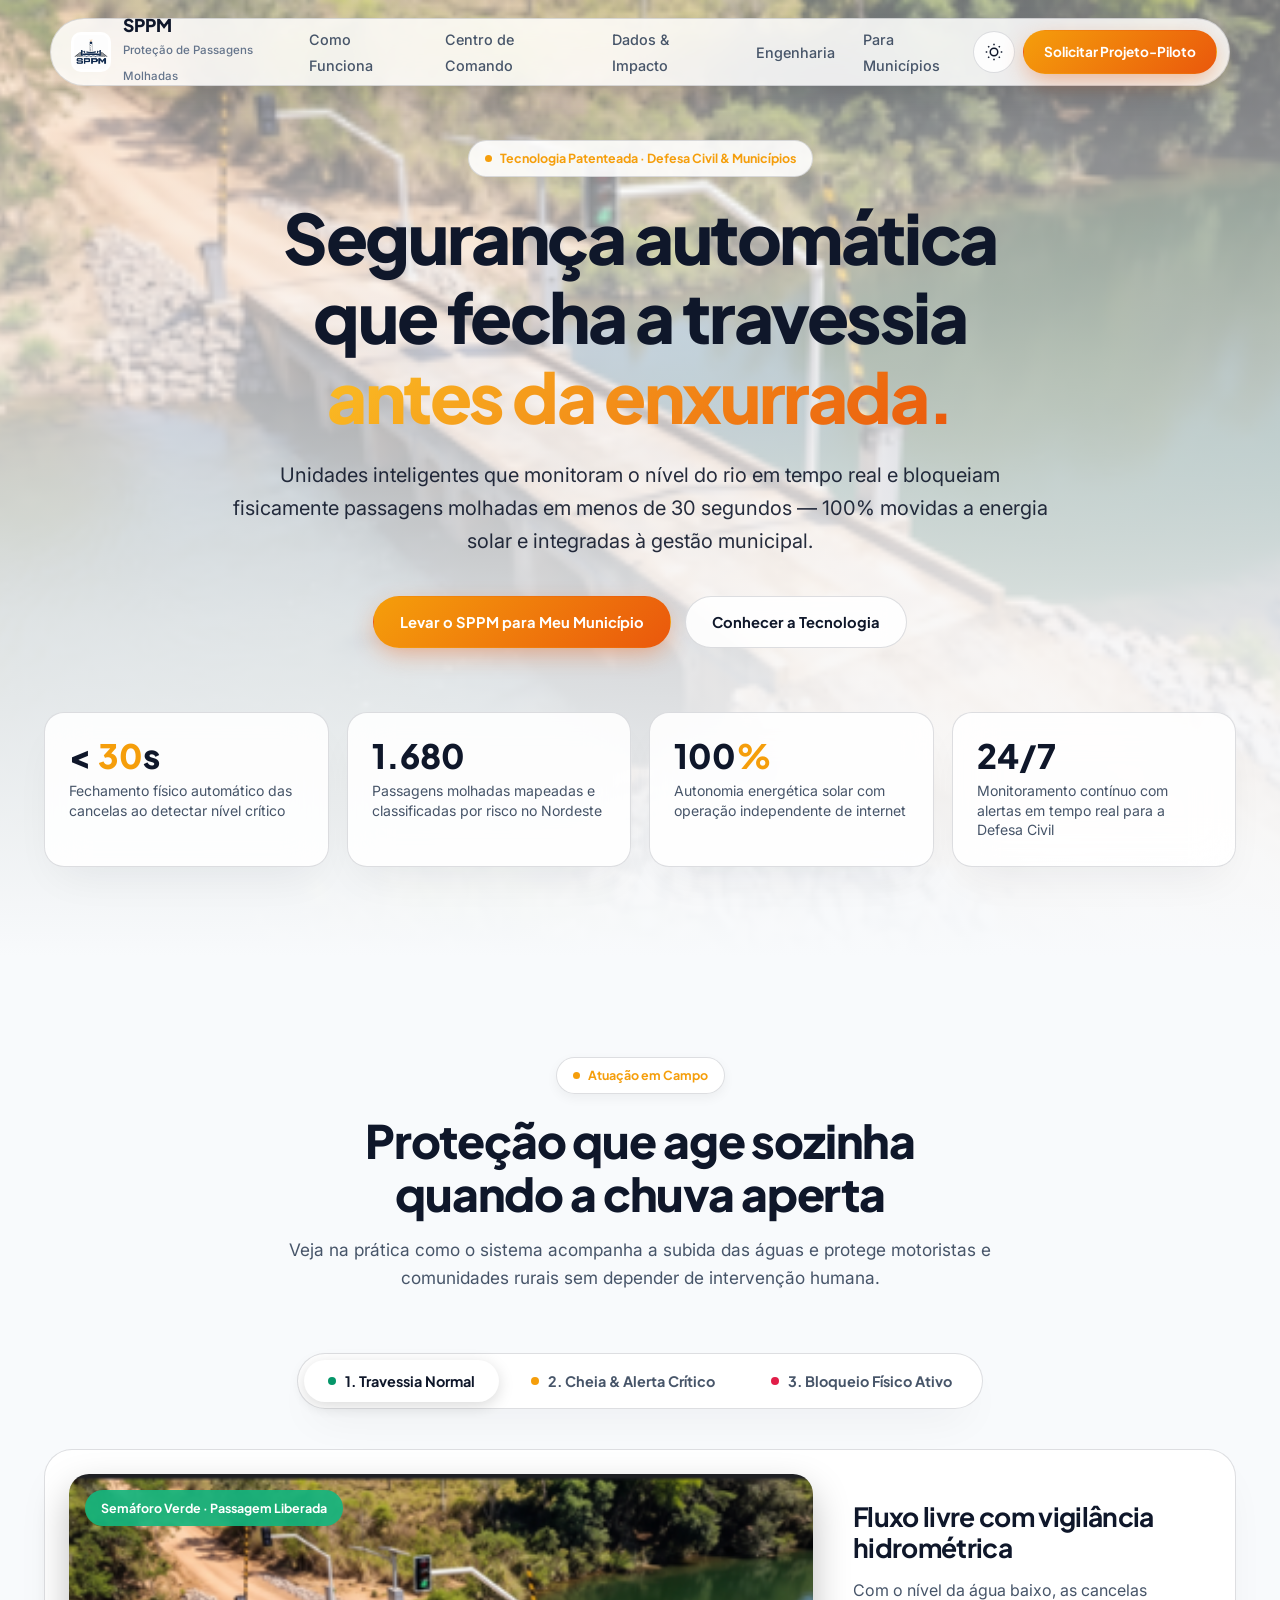
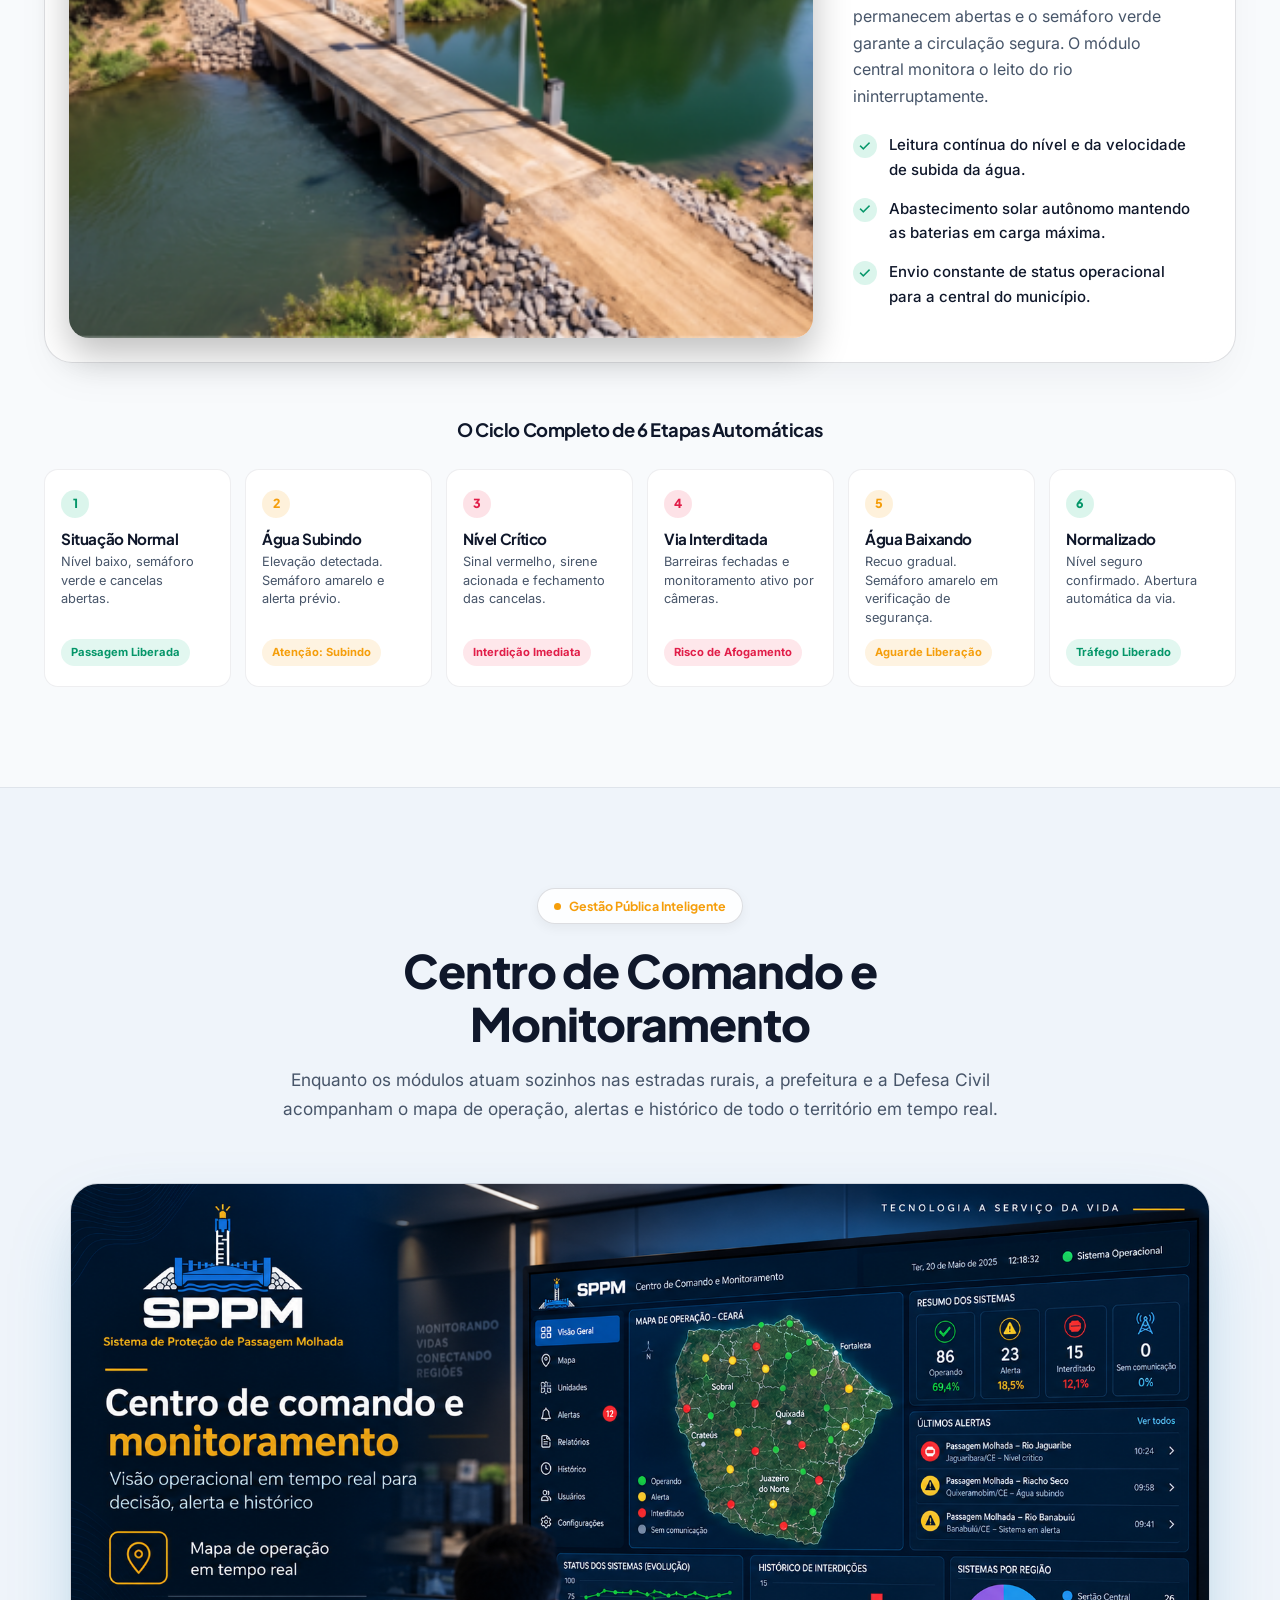
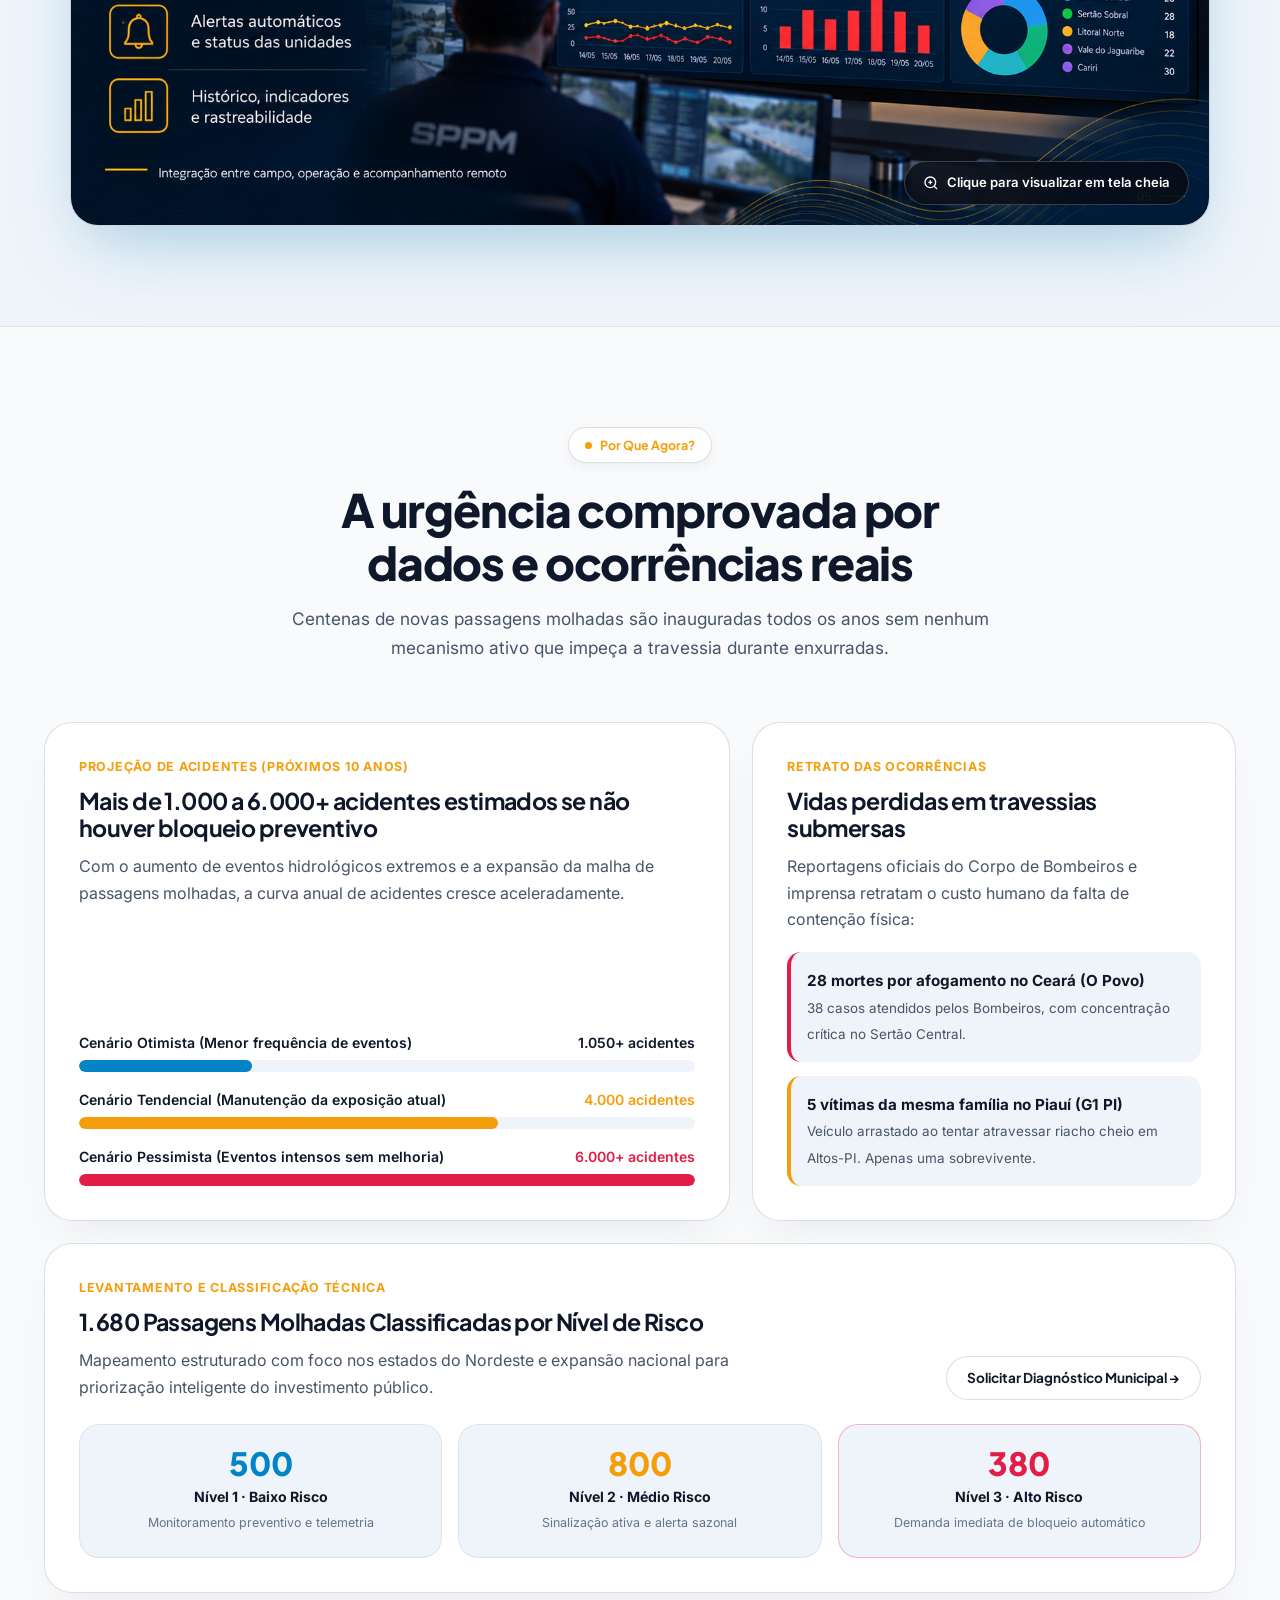
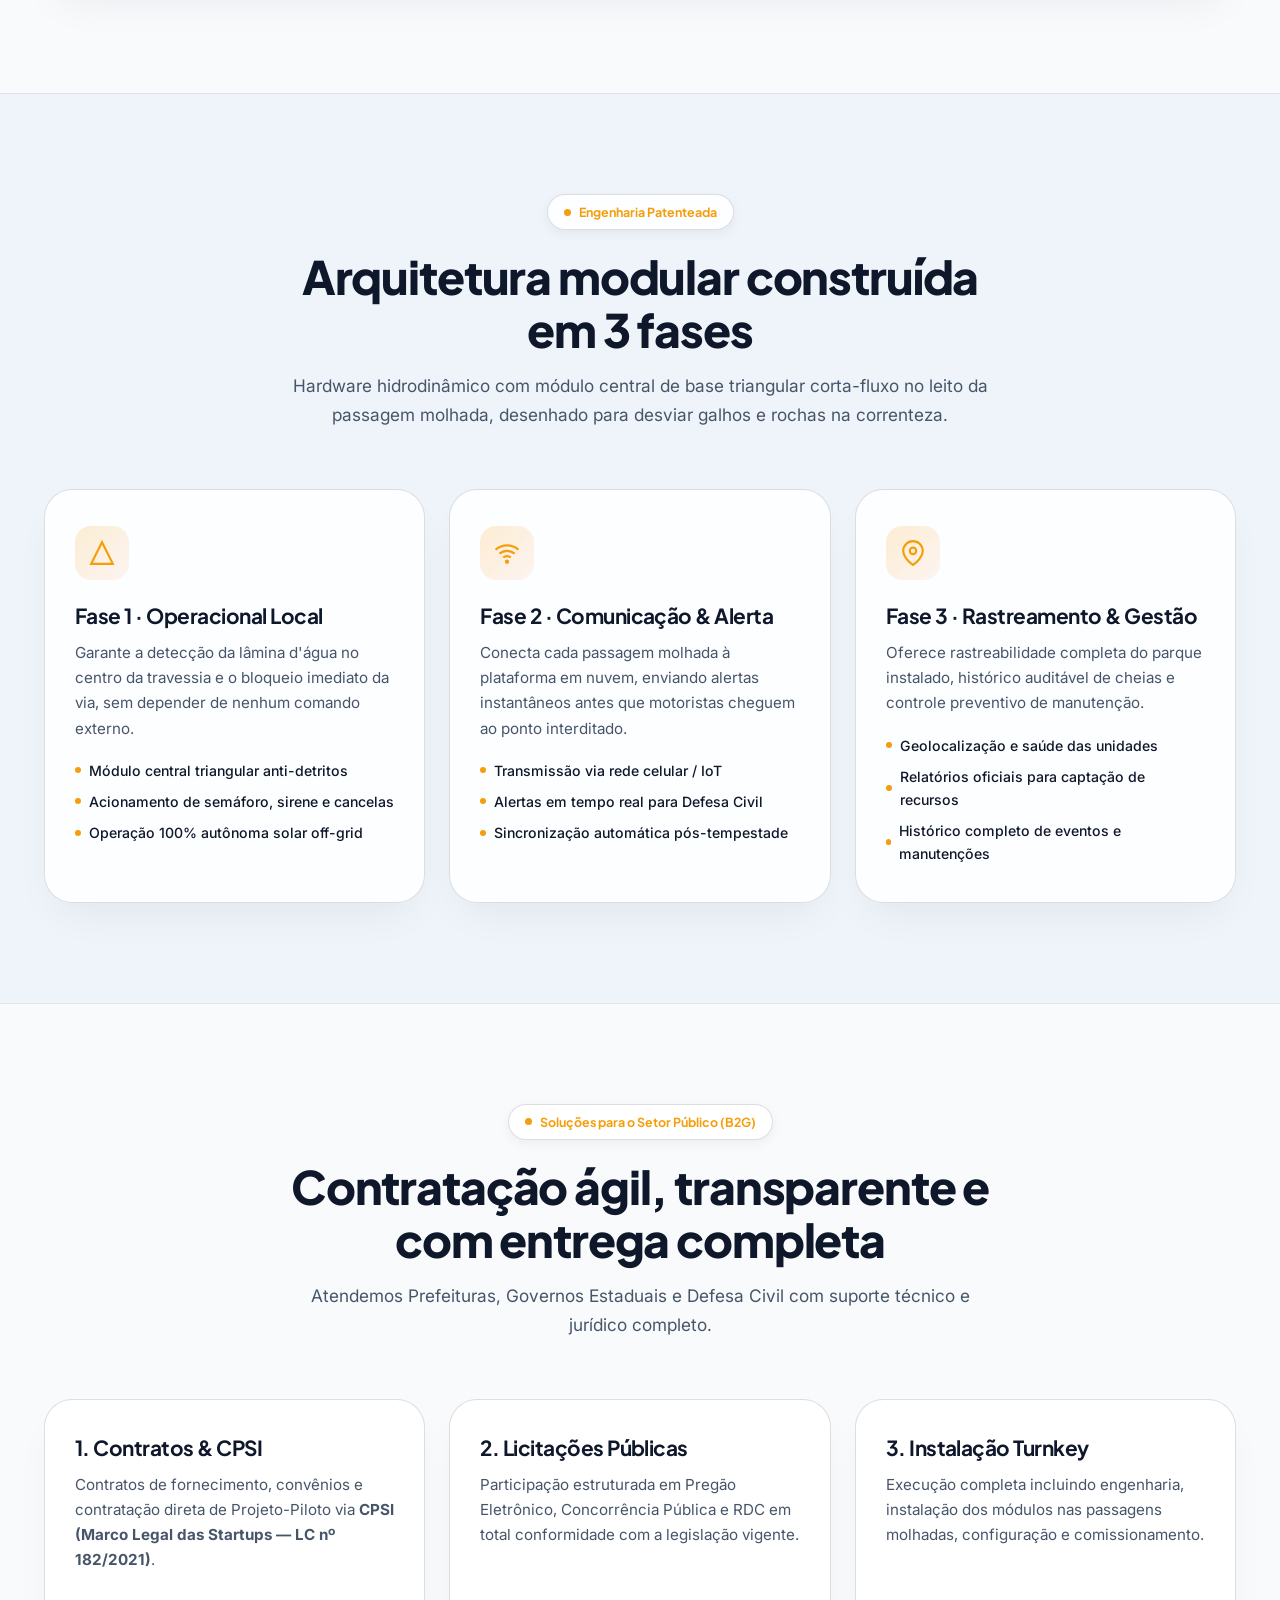
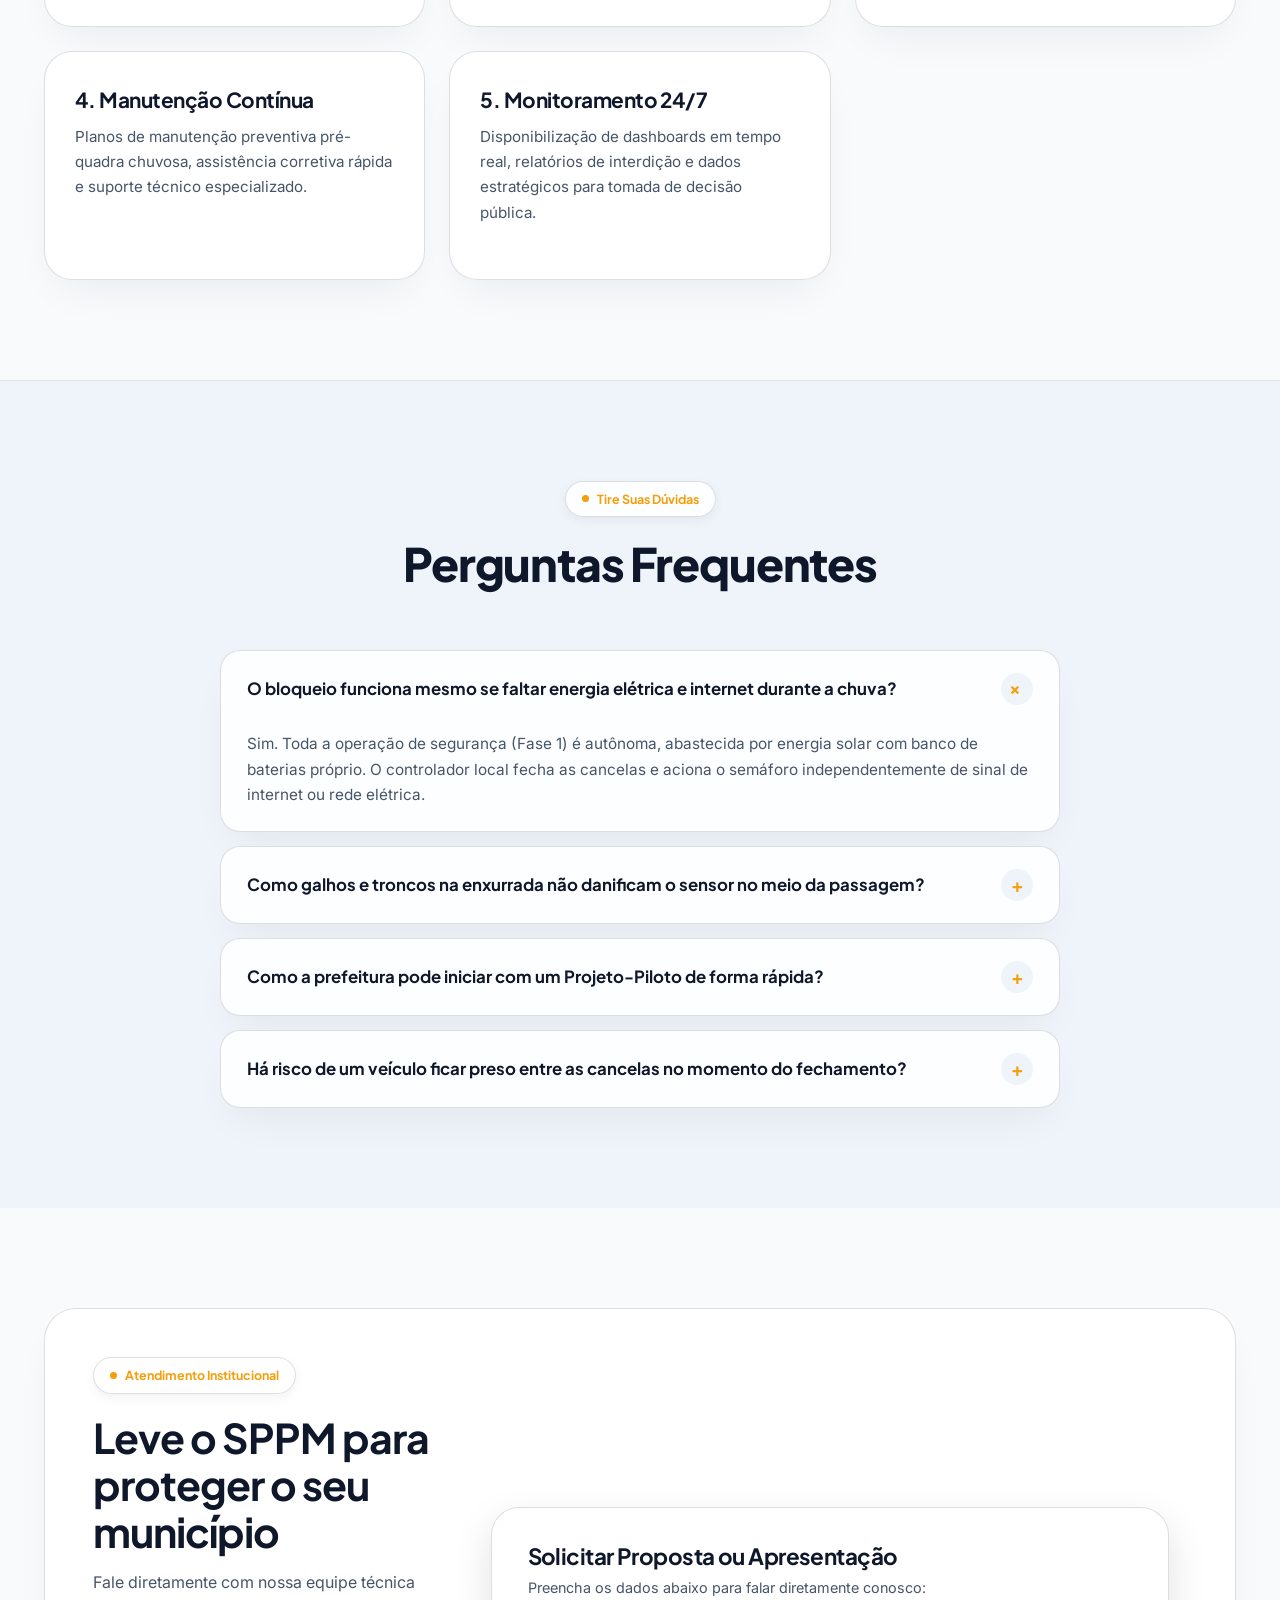
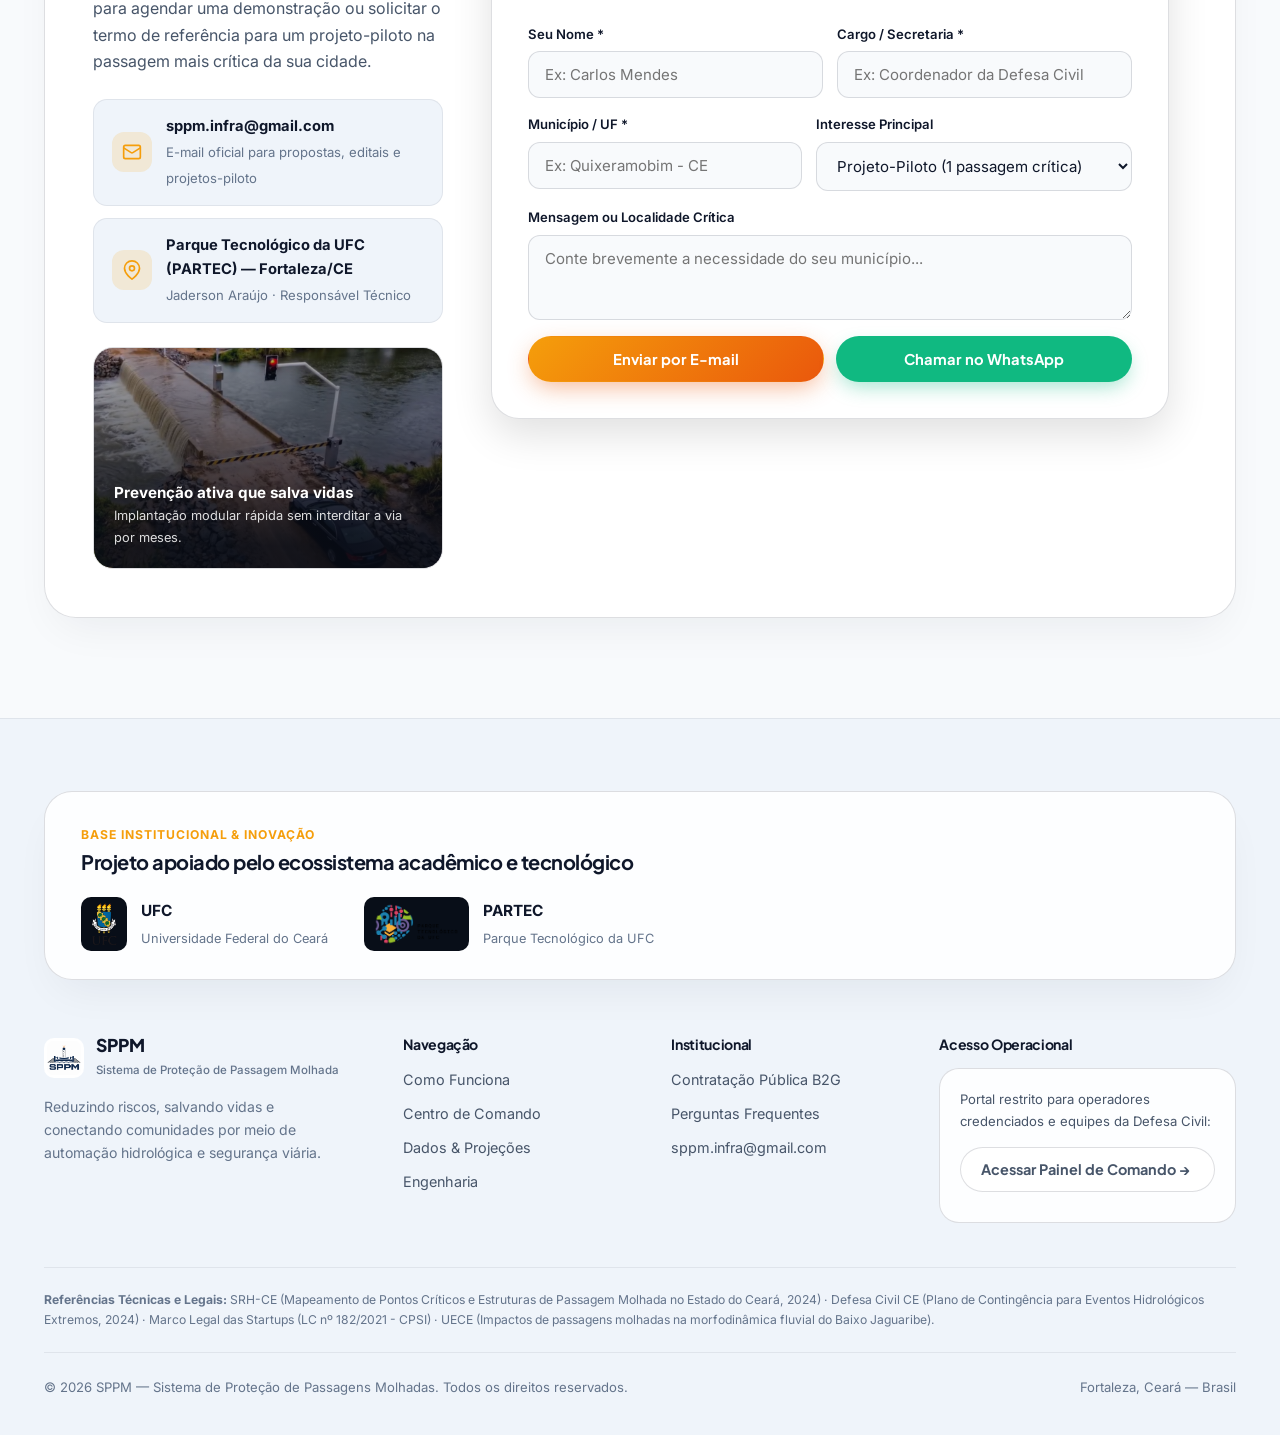
==== commit 98eca207: "Update index.html" ====
--- a/index.html
+++ b/index.html
@@ -3,1200 +3,911 @@
 <head>
 <meta charset="UTF-8">
 <meta name="viewport" content="width=device-width, initial-scale=1.0, maximum-scale=5.0">
-<title>SPPM — Sistema de Proteção em Passagens Molhadas</title>
-<meta name="description" content="Tecnologia autônoma de monitoramento hidrológico e bloqueio físico automático para passagens molhadas. Segurança viária e prevenção de desastres para municípios e Defesa Civil.">
+<title>SPPM — Sistema de Proteção de Passagens Molhadas</title>
+<meta name="description" content="Infraestrutura inteligente com bloqueio físico automático e monitoramento em tempo real para passagens molhadas. Proteção à vida para municípios e Defesa Civil.">
 <link rel="icon" type="image/png" href="Logo.png">
 <link rel="preconnect" href="https://fonts.googleapis.com">
 <link rel="preconnect" href="https://fonts.gstatic.com" crossorigin>
-<link href="https://fonts.googleapis.com/css2?family=Inter:wght@400;500;600;700;800&family=JetBrains+Mono:wght@400;500;600&display=swap" rel="stylesheet">
+<link href="https://fonts.googleapis.com/css2?family=Inter:wght@400;500;600&family=Plus+Jakarta+Sans:wght@600;700;800&display=swap" rel="stylesheet">
 
 <style>
 /* =========================================================
-   SISTEMA DE TEMAS: AUTOMÁTICO (CLARO / ESCURO) + MANUAL
+   PALETA DE CORES: MODO CLARO E ESCURO AUTOMÁTICOS
    ========================================================= */
 :root {
-  /* Padrão: Modo Escuro */
-  --bg: #03070C;
-  --bg-sec: #07101B;
-  --card: rgba(11, 22, 36, 0.85);
-  --card-solid: #0B1624;
-  --card-hover: #112236;
-  --border: rgba(255, 255, 255, 0.09);
-  --border-strong: rgba(255, 255, 255, 0.18);
-  --grid-line: rgba(56, 189, 248, 0.045);
-  --glow-1: rgba(6, 182, 212, 0.14);
-  --glow-2: rgba(245, 158, 11, 0.10);
-  --heading: #F8FAFC;
-  --text: #94A3B8;
+  --bg: #070B14;
+  --bg-alt: #0C1322;
+  --surface: rgba(19, 28, 46, 0.72);
+  --surface-solid: #121B2D;
+  --surface-hover: rgba(28, 40, 64, 0.85);
+  --border: rgba(255, 255, 255, 0.08);
+  --border-highlight: rgba(255, 255, 255, 0.16);
+  --text-main: #F8FAFC;
+  --text-body: #94A3B8;
   --text-muted: #64748B;
-  --nav-bg: rgba(3, 7, 12, 0.82);
-  --amber: #F59E0B;
-  --amber-hover: #FBBF24;
-  --cyan: #06B6D4;
-  --red: #EF4444;
-  --green: #10B981;
-  --shadow: 0 25px 60px -15px rgba(0, 0, 0, 0.75);
-  --max: 1260px;
-  --radius: 12px;
-}
-
-/* Se o dispositivo do usuário estiver em Modo Claro */
+  --nav-glass: rgba(12, 19, 34, 0.78);
+  --brand-amber: #F59E0B;
+  --brand-amber-light: #FBBF24;
+  --brand-blue: #38BDF8;
+  --status-green: #10B981;
+  --status-red: #F43F5E;
+  --hero-mask: linear-gradient(180deg, rgba(7,11,20,0.55) 0%, rgba(7,11,20,0.82) 65%, #070B14 100%);
+  --card-shadow: 0 24px 48px -12px rgba(0, 0, 0, 0.5);
+  --ambient-1: rgba(56, 189, 248, 0.12);
+  --ambient-2: rgba(245, 158, 11, 0.10);
+  --radius-xl: 28px;
+  --radius-lg: 20px;
+  --radius-md: 14px;
+  --max-w: 1240px;
+}
+
 @media (prefers-color-scheme: light) {
   :root:not([data-theme="dark"]) {
-    --bg: #F4F7FB;
-    --bg-sec: #E9EFF6;
-    --card: rgba(255, 255, 255, 0.92);
-    --card-solid: #FFFFFF;
-    --card-hover: #F8FAFC;
-    --border: rgba(15, 23, 42, 0.10);
-    --border-strong: rgba(15, 23, 42, 0.20);
-    --grid-line: rgba(15, 23, 42, 0.04);
-    --glow-1: rgba(6, 182, 212, 0.12);
-    --glow-2: rgba(245, 158, 11, 0.12);
-    --heading: #0F172A;
-    --text: #334155;
+    --bg: #F8FAFC;
+    --bg-alt: #EFF4FA;
+    --surface: rgba(255, 255, 255, 0.88);
+    --surface-solid: #FFFFFF;
+    --surface-hover: #FFFFFF;
+    --border: rgba(15, 23, 42, 0.07);
+    --border-highlight: rgba(15, 23, 42, 0.14);
+    --text-main: #0F172A;
+    --text-body: #475569;
     --text-muted: #64748B;
-    --nav-bg: rgba(244, 247, 251, 0.88);
-    --amber: #D97706;
-    --amber-hover: #B45309;
-    --cyan: #0284C7;
-    --shadow: 0 20px 50px -12px rgba(15, 23, 42, 0.12);
+    --nav-glass: rgba(255, 255, 255, 0.85);
+    --brand-amber: #EA580C;
+    --brand-amber-light: #F59E0B;
+    --brand-blue: #0284C7;
+    --status-green: #059669;
+    --status-red: #E11D48;
+    --hero-mask: linear-gradient(180deg, rgba(248,250,252,0.45) 0%, rgba(248,250,252,0.86) 65%, #F8FAFC 100%);
+    --card-shadow: 0 20px 45px -15px rgba(15, 23, 42, 0.07);
+    --ambient-1: rgba(2, 132, 199, 0.08);
+    --ambient-2: rgba(245, 158, 11, 0.09);
   }
 }
 
-/* Forçar Modo Claro via botão */
 :root[data-theme="light"] {
-  --bg: #F4F7FB;
-  --bg-sec: #E9EFF6;
-  --card: rgba(255, 255, 255, 0.92);
-  --card-solid: #FFFFFF;
-  --card-hover: #F8FAFC;
-  --border: rgba(15, 23, 42, 0.10);
-  --border-strong: rgba(15, 23, 42, 0.20);
-  --grid-line: rgba(15, 23, 42, 0.04);
-  --glow-1: rgba(6, 182, 212, 0.12);
-  --glow-2: rgba(245, 158, 11, 0.12);
-  --heading: #0F172A;
-  --text: #334155;
+  --bg: #F8FAFC;
+  --bg-alt: #EFF4FA;
+  --surface: rgba(255, 255, 255, 0.88);
+  --surface-solid: #FFFFFF;
+  --surface-hover: #FFFFFF;
+  --border: rgba(15, 23, 42, 0.07);
+  --border-highlight: rgba(15, 23, 42, 0.14);
+  --text-main: #0F172A;
+  --text-body: #475569;
   --text-muted: #64748B;
-  --nav-bg: rgba(244, 247, 251, 0.88);
-  --amber: #D97706;
-  --amber-hover: #B45309;
-  --cyan: #0284C7;
-  --shadow: 0 20px 50px -12px rgba(15, 23, 42, 0.12);
+  --nav-glass: rgba(255, 255, 255, 0.85);
+  --brand-amber: #EA580C;
+  --brand-amber-light: #F59E0B;
+  --brand-blue: #0284C7;
+  --status-green: #059669;
+  --status-red: #E11D48;
+  --hero-mask: linear-gradient(180deg, rgba(248,250,252,0.45) 0%, rgba(248,250,252,0.86) 65%, #F8FAFC 100%);
+  --card-shadow: 0 20px 45px -15px rgba(15, 23, 42, 0.07);
+  --ambient-1: rgba(2, 132, 199, 0.08);
+  --ambient-2: rgba(245, 158, 11, 0.09);
 }
 
 * { margin: 0; padding: 0; box-sizing: border-box; }
-html { scroll-behavior: smooth; scroll-padding-top: 84px; }
+html { scroll-behavior: smooth; scroll-padding-top: 100px; }
 
 body {
   background-color: var(--bg);
-  color: var(--text);
+  color: var(--text-body);
   font-family: 'Inter', system-ui, -apple-system, sans-serif;
-  line-height: 1.6;
+  font-size: 16px;
+  line-height: 1.65;
   overflow-x: hidden;
   -webkit-font-smoothing: antialiased;
-  transition: background-color 0.3s ease, color 0.3s ease;
-  position: relative;
-}
-
-/* Fundo Tecnológico com Grid de Engenharia + Glow */
-body::before {
-  content: "";
+  transition: background-color 0.35s ease, color 0.35s ease;
+}
+
+.ambient-glow {
   position: fixed;
   inset: 0;
   z-index: -1;
   pointer-events: none;
-  background-image: 
-    radial-gradient(circle at 85% 12%, var(--glow-1), transparent 40%),
-    radial-gradient(circle at 12% 45%, var(--glow-2), transparent 42%),
-    radial-gradient(circle at 80% 85%, var(--glow-1), transparent 45%),
-    linear-gradient(to right, var(--grid-line) 1px, transparent 1px),
-    linear-gradient(to bottom, var(--grid-line) 1px, transparent 1px);
-  background-size: 100% 100%, 100% 100%, 100% 100%, 44px 44px, 44px 44px;
-}
-
-.mono { font-family: 'JetBrains Mono', monospace; }
-.wrap { max-width: var(--max); margin: 0 auto; padding: 0 24px; }
-a { color: inherit; text-decoration: none; transition: 0.2s; }
-
-/* Nitidez máxima nas imagens */
+  background:
+    radial-gradient(circle at 15% 20%, var(--ambient-1), transparent 45%),
+    radial-gradient(circle at 85% 60%, var(--ambient-2), transparent 45%),
+    radial-gradient(circle at 50% 95%, var(--ambient-1), transparent 50%);
+}
+
+h1, h2, h3, h4 {
+  font-family: 'Plus Jakarta Sans', sans-serif;
+  color: var(--text-main);
+  letter-spacing: -0.025em;
+  line-height: 1.15;
+}
+
+a { color: inherit; text-decoration: none; transition: all 0.25s ease; }
 img {
   max-width: 100%;
   display: block;
   image-rendering: -webkit-optimize-contrast;
-  filter: contrast(1.03) saturate(1.04);
-}
-
-/* Botões */
-.btn {
-  display: inline-flex;
-  align-items: center;
-  justify-content: center;
-  gap: 10px;
-  font-weight: 600;
-  font-size: 0.92rem;
-  padding: 13px 24px;
-  border-radius: 8px;
-  cursor: pointer;
-  transition: all 0.25s ease;
-  border: 1px solid transparent;
-  white-space: nowrap;
-}
-.btn-primary {
-  background: linear-gradient(135deg, #F59E0B, #D97706);
-  color: #04080E !important;
-  font-weight: 700;
-  box-shadow: 0 6px 20px rgba(245, 158, 11, 0.28);
-}
-.btn-primary:hover {
-  transform: translateY(-2px);
-  box-shadow: 0 10px 28px rgba(245, 158, 11, 0.42);
-  background: linear-gradient(135deg, #FBBF24, #F59E0B);
-}
-.btn-outline {
-  background: var(--card);
-  border-color: var(--border-strong);
-  color: var(--heading);
-}
-.btn-outline:hover {
-  border-color: var(--amber);
-  transform: translateY(-1px);
-}
-
-/* Tag superior */
-.tag {
-  display: inline-flex;
-  align-items: center;
-  gap: 8px;
-  font-family: 'JetBrains Mono', monospace;
-  font-size: 0.74rem;
-  font-weight: 600;
-  text-transform: uppercase;
-  letter-spacing: 0.09em;
-  color: var(--amber);
-  background: rgba(245, 158, 11, 0.12);
-  border: 1px solid rgba(245, 158, 11, 0.3);
-  padding: 6px 14px;
-  border-radius: 99px;
-  margin-bottom: 16px;
-}
-.tag::before {
-  content: "";
-  width: 6px;
-  height: 6px;
-  border-radius: 50%;
-  background: var(--amber);
-  box-shadow: 0 0 8px var(--amber);
-}
-
-/* Navbar */
+}
+
+.wrap { max-width: var(--max-w); margin: 0 auto; padding: 0 24px; }
+
+.reveal {
+  opacity: 0;
+  transform: translateY(24px);
+  transition: opacity 0.7s cubic-bezier(0.16, 1, 0.3, 1), transform 0.7s cubic-bezier(0.16, 1, 0.3, 1);
+}
+.reveal.visible { opacity: 1; transform: translateY(0); }
+
+/* MENU FLUTUANTE MODERNO */
+.nav-wrapper {
+  position: fixed;
+  top: 18px;
+  left: 0;
+  right: 0;
+  z-index: 1000;
+  padding: 0 20px;
+}
 .nav {
-  position: fixed;
-  top: 0; left: 0; right: 0;
-  height: 76px;
-  z-index: 900;
-  display: flex;
-  align-items: center;
-  background: var(--nav-bg);
-  backdrop-filter: blur(16px);
-  -webkit-backdrop-filter: blur(16px);
-  border-bottom: 1px solid var(--border);
-}
-.nav-in {
+  max-width: 1180px;
+  margin: 0 auto;
+  height: 68px;
+  background: var(--nav-glass);
+  backdrop-filter: blur(20px) saturate(180%);
+  border: 1px solid var(--border-highlight);
+  border-radius: 999px;
+  padding: 0 12px 0 20px;
   display: flex;
   align-items: center;
   justify-content: space-between;
-  width: 100%;
-  gap: 16px;
-}
-.brand {
-  display: flex;
-  align-items: center;
-  gap: 12px;
-}
+  box-shadow: 0 12px 32px -8px rgba(0, 0, 0, 0.18);
+}
+.brand { display: flex; align-items: center; gap: 12px; }
 .brand img {
-  height: 44px;
+  height: 40px;
   width: auto;
-  border-radius: 8px;
+  border-radius: 10px;
   background: #fff;
   padding: 3px;
-  box-shadow: 0 2px 10px rgba(0,0,0,0.12);
-}
-.brand-text b {
+}
+.brand-txt b {
+  font-family: 'Plus Jakarta Sans', sans-serif;
+  font-size: 1.1rem;
+  font-weight: 800;
+  color: var(--text-main);
   display: block;
-  color: var(--heading);
-  font-size: 1.15rem;
-  letter-spacing: -0.02em;
-  line-height: 1.1;
-}
-.brand-text span {
-  font-size: 0.72rem;
-  color: var(--text-muted);
-}
-.nav-links {
-  display: flex;
-  gap: 28px;
-  list-style: none;
-}
-.nav-links a {
-  font-size: 0.9rem;
-  font-weight: 500;
-  color: var(--text);
-}
-.nav-links a:hover { color: var(--heading); }
-
-.nav-actions {
-  display: flex;
-  align-items: center;
-  gap: 10px;
-}
-.theme-toggle, .burger {
-  background: var(--card);
-  border: 1px solid var(--border-strong);
-  color: var(--heading);
-  width: 40px;
-  height: 40px;
-  border-radius: 8px;
-  display: flex;
-  align-items: center;
-  justify-content: center;
-  cursor: pointer;
-  transition: 0.2s;
-}
-.theme-toggle:hover { border-color: var(--amber); color: var(--amber); }
+  line-height: 1.05;
+}
+.brand-txt span { font-size: 0.72rem; color: var(--text-muted); font-weight: 500; }
+.nav-links { display: flex; align-items: center; gap: 28px; list-style: none; }
+.nav-links a { font-size: 0.9rem; font-weight: 500; color: var(--text-body); }
+.nav-links a:hover { color: var(--text-main); }
+.nav-right { display: flex; align-items: center; gap: 8px; }
+
+/* Botões */
+.btn {
+  display: inline-flex; align-items: center; justify-content: center; gap: 10px;
+  font-family: 'Plus Jakarta Sans', sans-serif; font-weight: 700; font-size: 0.92rem;
+  padding: 13px 26px; border-radius: 999px; cursor: pointer; border: 1px solid transparent;
+  transition: all 0.3s cubic-bezier(0.16, 1, 0.3, 1); white-space: nowrap;
+}
+.btn-primary {
+  background: linear-gradient(135deg, #F59E0B 0%, #EA580C 100%);
+  color: #FFFFFF !important;
+  box-shadow: 0 8px 24px -4px rgba(234, 88, 12, 0.45);
+}
+.btn-primary:hover {
+  transform: translateY(-2px);
+  box-shadow: 0 14px 30px -4px rgba(234, 88, 12, 0.6); filter: brightness(1.06);
+}
+.btn-glass {
+  background: var(--surface); border-color: var(--border-highlight);
+  color: var(--text-main); backdrop-filter: blur(12px);
+}
+.btn-glass:hover {
+  background: var(--surface-hover); transform: translateY(-2px); border-color: var(--brand-amber-light);
+}
+.btn-sm { padding: 10px 20px; font-size: 0.85rem; }
+
+.icon-btn {
+  width: 42px; height: 42px; border-radius: 50%; background: var(--surface);
+  border: 1px solid var(--border-highlight); color: var(--text-main);
+  display: flex; align-items: center; justify-content: center; cursor: pointer; transition: 0.25s;
+}
+.icon-btn:hover { border-color: var(--brand-amber-light); transform: scale(1.05); }
 .burger { display: none; }
 
-/* Hero */
+.pill {
+  display: inline-flex; align-items: center; gap: 8px; padding: 7px 16px; border-radius: 999px;
+  background: var(--surface); border: 1px solid var(--border-highlight);
+  font-family: 'Plus Jakarta Sans', sans-serif; font-size: 0.78rem; font-weight: 700;
+  color: var(--brand-amber-light); margin-bottom: 20px; box-shadow: 0 4px 12px rgba(0,0,0,0.05);
+}
+.pill i { width: 7px; height: 7px; border-radius: 50%; background: var(--brand-amber-light); }
+
+/* HERO */
 .hero {
-  padding: 135px 0 80px;
-  border-bottom: 1px solid var(--border);
-}
-.hero-grid {
-  display: grid;
-  grid-template-columns: 1.05fr 0.95fr;
-  gap: 48px;
-  align-items: center;
-}
-.hero h1 {
-  font-size: clamp(2.1rem, 4.2vw, 3.6rem);
-  color: var(--heading);
-  font-weight: 800;
-  line-height: 1.08;
-  letter-spacing: -0.03em;
-  margin-bottom: 20px;
-}
-.hero h1 span {
-  color: var(--amber);
-}
-.hero p {
-  font-size: 1.08rem;
-  color: var(--text);
-  margin-bottom: 32px;
-  max-width: 54ch;
-}
-.hero-btns {
-  display: flex;
-  gap: 12px;
-  flex-wrap: wrap;
-}
-
-/* Imagem do Hero sem corte brusco para máxima qualidade */
-.hero-card {
-  position: relative;
-  border-radius: 14px;
-  overflow: hidden;
-  border: 1px solid var(--border-strong);
-  box-shadow: var(--shadow);
-  background: var(--card-solid);
-}
-.hero-card img {
-  width: 100%;
-  aspect-ratio: 16 / 10;
-  object-fit: cover;
-}
-.hero-badge-float {
-  position: absolute;
-  bottom: 14px;
-  left: 14px;
-  right: 14px;
-  background: rgba(7, 14, 23, 0.88);
-  backdrop-filter: blur(12px);
-  border: 1px solid rgba(255,255,255,0.15);
-  padding: 12px 16px;
-  border-radius: 10px;
-  display: flex;
-  align-items: center;
-  justify-content: space-between;
-  gap: 10px;
-  flex-wrap: wrap;
-}
-.status-dot {
-  display: flex;
-  align-items: center;
-  gap: 9px;
-  color: #F8FAFC;
-  font-weight: 600;
-  font-size: 0.82rem;
-}
-.status-dot i {
-  width: 9px;
-  height: 9px;
-  border-radius: 50%;
-  background: var(--red);
-  box-shadow: 0 0 10px var(--red);
-  animation: pulse 2s infinite;
-  flex: none;
-}
-@keyframes pulse { 0%, 100% { opacity: 1; } 50% { opacity: 0.35; } }
-
-/* KPIs */
-.kpis {
-  margin-top: 56px;
-  display: grid;
-  grid-template-columns: repeat(4, 1fr);
-  gap: 18px;
-}
-.kpi-box {
-  background: var(--card);
-  backdrop-filter: blur(10px);
-  border: 1px solid var(--border);
-  padding: 22px;
-  border-radius: var(--radius);
-  box-shadow: var(--shadow);
-}
-.kpi-box b {
-  font-size: 1.9rem;
-  color: var(--heading);
-  display: block;
-  line-height: 1;
-  margin-bottom: 6px;
-}
-.kpi-box b em { color: var(--amber); font-style: normal; }
-.kpi-box span { font-size: 0.84rem; color: var(--text-muted); }
-
-/* Seções Gerais */
-section { padding: 90px 0; border-bottom: 1px solid var(--border); }
-.sec-head {
-  text-align: center;
-  max-width: 740px;
-  margin: 0 auto 48px;
-}
-.sec-head h2 {
-  font-size: clamp(1.7rem, 3vw, 2.5rem);
-  color: var(--heading);
-  font-weight: 800;
-  letter-spacing: -0.025em;
-  margin-bottom: 12px;
-}
-
-/* Abas Interativas (Estágios em Campo) */
-.scenario-tabs {
-  display: flex;
-  justify-content: center;
-  gap: 10px;
-  margin-bottom: 30px;
-  flex-wrap: wrap;
-}
-.tab-btn {
-  background: var(--card);
-  border: 1px solid var(--border-strong);
-  color: var(--text);
-  padding: 13px 20px;
-  border-radius: 10px;
-  font-weight: 600;
-  font-size: 0.9rem;
-  cursor: pointer;
-  display: flex;
-  align-items: center;
-  gap: 9px;
-  transition: 0.25s;
-}
-.tab-btn i { width: 9px; height: 9px; border-radius: 50%; flex: none; }
-.tab-btn:hover { color: var(--heading); border-color: var(--amber); }
-.tab-btn.active {
-  background: rgba(245, 158, 11, 0.14);
-  border-color: var(--amber);
-  color: var(--heading);
-  box-shadow: 0 4px 18px rgba(245, 158, 11, 0.18);
-}
-
-.scenario-panel {
-  display: none;
-  grid-template-columns: 1.3fr 0.7fr;
-  gap: 36px;
-  background: var(--card);
-  backdrop-filter: blur(12px);
-  border: 1px solid var(--border-strong);
-  border-radius: 16px;
-  padding: 24px;
-  align-items: center;
-  box-shadow: var(--shadow);
-  animation: fadeIn 0.35s ease;
-}
-.scenario-panel.active { display: grid; }
-@keyframes fadeIn { from { opacity: 0; transform: translateY(6px); } to { opacity: 1; transform: none; } }
-
-.scenario-img-wrap {
-  position: relative;
-  border-radius: 12px;
-  overflow: hidden;
-  border: 1px solid var(--border);
-  background: #000;
-}
-.scenario-img-wrap img {
-  width: 100%;
-  aspect-ratio: 16 / 10;
-  object-fit: cover;
-}
-.scenario-overlay-pill {
-  position: absolute;
-  top: 14px;
-  left: 14px;
-  padding: 6px 12px;
-  border-radius: 6px;
-  font-family: 'JetBrains Mono', monospace;
-  font-size: 0.74rem;
-  font-weight: 600;
-  color: #fff;
-  backdrop-filter: blur(8px);
-}
-.scenario-info h3 {
-  font-size: 1.5rem;
-  color: var(--heading);
-  margin-bottom: 12px;
-}
-.scenario-info p {
-  margin-bottom: 20px;
-  font-size: 0.96rem;
-}
-.check-list {
-  list-style: none;
-  display: grid;
-  gap: 12px;
-}
-.check-list li {
-  display: flex;
-  align-items: flex-start;
-  gap: 10px;
-  font-size: 0.9rem;
-  color: var(--heading);
-  font-weight: 500;
-}
-.check-list li svg {
-  flex: none;
-  margin-top: 3px;
-  color: var(--amber);
-}
-
-/* =========================================================
-   SEÇÃO PAINEL DE COMANDO: FORMATO SLIDE PANORÂMICO GRANDE
-   ========================================================= */
-.slide-showcase-wrap {
-  max-width: 1120px;
-  margin: 0 auto;
-}
-.slide-frame {
-  border-radius: 16px;
-  overflow: hidden;
-  border: 1px solid var(--border-strong);
-  box-shadow: 0 30px 80px -20px rgba(6, 182, 212, 0.28), var(--shadow);
-  background: #060D16;
-  transition: transform 0.3s ease;
-}
-.slide-bar {
-  background: #08121E;
-  padding: 12px 20px;
-  display: flex;
-  align-items: center;
-  justify-content: space-between;
-  border-bottom: 1px solid rgba(255,255,255,0.08);
-  color: #94A3B8;
-}
-.dots { display: flex; gap: 7px; }
-.dots i { width: 10px; height: 10px; border-radius: 50%; }
-.dots i:nth-child(1) { background: #EF4444; }
-.dots i:nth-child(2) { background: #F59E0B; }
-.dots i:nth-child(3) { background: #10B981; }
-
-.slide-img-container {
-  position: relative;
-  cursor: zoom-in;
-}
-.slide-img-container img {
-  width: 100%;
-  height: auto;
-  display: block;
-  filter: contrast(1.04) saturate(1.05);
-}
-.zoom-hint {
-  position: absolute;
-  bottom: 16px;
-  right: 16px;
-  background: rgba(3, 7, 12, 0.85);
-  color: #F8FAFC;
-  border: 1px solid rgba(255,255,255,0.2);
-  padding: 8px 14px;
-  border-radius: 8px;
-  font-size: 0.78rem;
-  font-weight: 600;
-  display: flex;
-  align-items: center;
-  gap: 8px;
-  backdrop-filter: blur(8px);
-  pointer-events: none;
-}
-
-/* Modal Lightbox para ampliar o slide no celular ou PC */
+  position: relative; min-height: 96vh; display: flex; align-items: center;
+  padding: 140px 0 90px; overflow: hidden;
+}
+.hero-backdrop { position: absolute; inset: 0; z-index: 0; }
+.hero-backdrop img {
+  width: 100%; height: 100%; object-fit: cover; object-position: center 40%;
+  transform: scale(1.04); animation: gentleFloat 22s ease-in-out infinite alternate;
+}
+@keyframes gentleFloat { 0% { transform: scale(1.02); } 100% { transform: scale(1.09); } }
+.hero-backdrop::after { content: ""; position: absolute; inset: 0; background: var(--hero-mask); }
+.hero-inner { position: relative; z-index: 2; width: 100%; }
+.hero-main { max-width: 820px; margin: 0 auto; text-align: center; }
+.hero h1 { font-size: clamp(2.5rem, 5.4vw, 4.4rem); font-weight: 800; margin-bottom: 24px; letter-spacing: -0.035em; }
+.hero h1 span { background: linear-gradient(135deg, #FBBF24 0%, #EA580C 100%); -webkit-background-clip: text; -webkit-text-fill-color: transparent; }
+.hero p { font-size: clamp(1.05rem, 1.8vw, 1.25rem); color: var(--text-main); opacity: 0.9; max-width: 64ch; margin: 0 auto 38px; }
+.hero-cta { display: flex; justify-content: center; gap: 14px; flex-wrap: wrap; }
+.hero-stats { margin-top: 64px; display: grid; grid-template-columns: repeat(4, 1fr); gap: 18px; }
+.stat-glass {
+  background: var(--surface); backdrop-filter: blur(20px); border: 1px solid var(--border-highlight);
+  border-radius: var(--radius-lg); padding: 26px 24px; text-align: left; box-shadow: var(--card-shadow); transition: transform 0.3s ease;
+}
+.stat-glass:hover { transform: translateY(-4px); }
+.stat-glass strong { font-family: 'Plus Jakarta Sans', sans-serif; font-size: 2.1rem; font-weight: 800; color: var(--text-main); display: block; line-height: 1; margin-bottom: 8px; }
+.stat-glass strong em { color: var(--brand-amber-light); font-style: normal; }
+.stat-glass span { font-size: 0.88rem; color: var(--text-body); display: block; line-height: 1.4; }
+
+section { padding: 100px 0; position: relative; }
+.sec-header { text-align: center; max-width: 720px; margin: 0 auto 60px; }
+.sec-header h2 { font-size: clamp(2rem, 3.6vw, 3rem); font-weight: 800; margin-bottom: 16px; }
+.sec-header p { font-size: 1.08rem; color: var(--text-body); }
+
+/* VITRINE DE OPERAÇÃO */
+.segmented-control {
+  display: flex; justify-content: center; gap: 8px; background: var(--surface);
+  border: 1px solid var(--border-highlight); padding: 6px; border-radius: 999px;
+  width: fit-content; max-width: 100%; margin: 0 auto 40px; box-shadow: var(--card-shadow);
+}
+.seg-btn {
+  background: transparent; border: none; color: var(--text-body); font-family: 'Plus Jakarta Sans', sans-serif;
+  font-weight: 700; font-size: 0.9rem; padding: 12px 24px; border-radius: 999px; cursor: pointer;
+  display: flex; align-items: center; gap: 9px; transition: all 0.25s ease; white-space: nowrap;
+}
+.seg-btn i { width: 8px; height: 8px; border-radius: 50%; }
+.seg-btn.active { background: var(--surface-solid); color: var(--text-main); box-shadow: 0 4px 16px rgba(0, 0, 0, 0.15); }
+.showcase-card {
+  display: none; grid-template-columns: 1.35fr 0.65fr; gap: 40px; background: var(--surface);
+  backdrop-filter: blur(16px); border: 1px solid var(--border-highlight); border-radius: var(--radius-xl);
+  padding: 24px; align-items: center; box-shadow: var(--card-shadow); animation: smoothFade 0.45s cubic-bezier(0.16, 1, 0.3, 1);
+}
+.showcase-card.active { display: grid; }
+@keyframes smoothFade { from { opacity: 0; transform: scale(0.985) translateY(8px); } to { opacity: 1; transform: scale(1) translateY(0); } }
+.showcase-photo { position: relative; border-radius: var(--radius-lg); overflow: hidden; box-shadow: 0 16px 36px rgba(0,0,0,0.25); }
+.showcase-photo img { width: 100%; aspect-ratio: 16 / 10; object-fit: cover; }
+.photo-badge {
+  position: absolute; top: 16px; left: 16px; padding: 8px 16px; border-radius: 999px;
+  font-family: 'Plus Jakarta Sans', sans-serif; font-size: 0.78rem; font-weight: 700; color: #fff; backdrop-filter: blur(10px);
+}
+.showcase-text { padding: 12px 16px 12px 0; }
+.showcase-text h3 { font-size: 1.65rem; margin-bottom: 14px; }
+.showcase-text p { font-size: 1rem; margin-bottom: 24px; }
+.feature-bullets { list-style: none; display: grid; gap: 14px; }
+.feature-bullets li { display: flex; align-items: flex-start; gap: 12px; font-size: 0.94rem; color: var(--text-main); font-weight: 500; }
+.feature-bullets li span.check {
+  width: 24px; height: 24px; border-radius: 50%; background: rgba(16, 185, 129, 0.15);
+  color: var(--status-green); display: flex; align-items: center; justify-content: center; flex: none; margin-top: 1px;
+}
+.timeline-wrap { margin-top: 56px; }
+.timeline-title { text-align: center; font-size: 1.15rem; margin-bottom: 28px; color: var(--text-main); }
+.steps-row { display: grid; grid-template-columns: repeat(6, 1fr); gap: 14px; }
+.step-item {
+  background: var(--surface); border: 1px solid var(--border); border-radius: var(--radius-md);
+  padding: 20px 16px; transition: transform 0.25s ease, border-color 0.25s ease; display: flex; flex-direction: column; justify-content: space-between;
+}
+.step-item:hover { transform: translateY(-4px); border-color: var(--border-highlight); }
+.step-num {
+  width: 28px; height: 28px; border-radius: 50%; font-family: 'Plus Jakarta Sans', sans-serif; font-size: 0.78rem; font-weight: 800;
+  display: flex; align-items: center; justify-content: center; margin-bottom: 12px; background: rgba(16, 185, 129, 0.15); color: var(--status-green);
+}
+.step-item.warn .step-num { background: rgba(245, 158, 11, 0.15); color: var(--brand-amber-light); }
+.step-item.danger .step-num { background: rgba(244, 63, 94, 0.15); color: var(--status-red); }
+.step-item h4 { font-size: 0.95rem; margin-bottom: 6px; }
+.step-item p { font-size: 0.8rem; line-height: 1.45; margin-bottom: 12px; }
+.step-tag {
+  font-size: 0.7rem; font-weight: 700; padding: 4px 10px; border-radius: 999px; width: fit-content;
+  background: rgba(16, 185, 129, 0.12); color: var(--status-green);
+}
+.step-item.warn .step-tag { background: rgba(245, 158, 11, 0.12); color: var(--brand-amber-light); }
+.step-item.danger .step-tag { background: rgba(244, 63, 94, 0.12); color: var(--status-red); }
+
+/* PAINEL DE COMANDO */
+.slide-section { background: var(--bg-alt); border-top: 1px solid var(--border); border-bottom: 1px solid var(--border); }
+.clean-slide-container {
+  max-width: 1140px; margin: 0 auto; position: relative; border-radius: var(--radius-xl); overflow: hidden;
+  box-shadow: 0 32px 80px -20px rgba(2, 132, 199, 0.28), var(--card-shadow); border: 1px solid var(--border-highlight);
+  cursor: zoom-in; transition: transform 0.35s ease;
+}
+.clean-slide-container:hover { transform: translateY(-4px); }
+.clean-slide-container img { width: 100%; height: auto; display: block; }
+.slide-expand-pill {
+  position: absolute; bottom: 20px; right: 20px; background: rgba(7, 11, 20, 0.82); color: #fff; backdrop-filter: blur(12px);
+  padding: 10px 18px; border-radius: 999px; font-size: 0.82rem; font-weight: 600; display: flex; align-items: center; gap: 8px; border: 1px solid rgba(255,255,255,0.2); pointer-events: none;
+}
 .lightbox {
-  position: fixed;
-  inset: 0;
-  z-index: 9999;
-  background: rgba(2, 6, 12, 0.94);
-  backdrop-filter: blur(10px);
-  display: none;
-  align-items: center;
-  justify-content: center;
-  padding: 20px;
-  cursor: zoom-out;
+  position: fixed; inset: 0; z-index: 9999; background: rgba(5, 9, 17, 0.94); backdrop-filter: blur(14px);
+  display: none; align-items: center; justify-content: center; padding: 24px; cursor: zoom-out;
 }
 .lightbox.open { display: flex; }
-.lightbox img {
-  max-width: 96vw;
-  max-height: 92vh;
-  border-radius: 10px;
-  border: 1px solid rgba(255,255,255,0.2);
-}
+.lightbox img { max-width: 96vw; max-height: 92vh; border-radius: 16px; box-shadow: 0 25px 60px rgba(0,0,0,0.8); }
 .lightbox-close {
-  position: absolute;
-  top: 20px;
-  right: 24px;
-  background: var(--amber);
-  color: #000;
-  border: none;
-  font-weight: 700;
-  padding: 8px 16px;
-  border-radius: 8px;
-  cursor: pointer;
-}
-
-/* Cards de Engenharia */
-.eng-grid {
-  display: grid;
-  grid-template-columns: repeat(3, 1fr);
-  gap: 22px;
-}
-.eng-card {
-  background: var(--card);
-  backdrop-filter: blur(10px);
-  border: 1px solid var(--border);
-  border-radius: var(--radius);
-  padding: 30px 26px;
-  transition: 0.3s;
-  box-shadow: var(--shadow);
-}
-.eng-card:hover {
-  border-color: var(--amber);
-  transform: translateY(-4px);
-}
-.eng-icon {
-  width: 46px;
-  height: 46px;
-  border-radius: 10px;
-  background: rgba(245, 158, 11, 0.14);
-  border: 1px solid rgba(245, 158, 11, 0.3);
-  display: flex;
-  align-items: center;
-  justify-content: center;
-  color: var(--amber);
-  margin-bottom: 20px;
-}
-.eng-card h3 {
-  color: var(--heading);
-  font-size: 1.18rem;
-  margin-bottom: 10px;
-}
-.eng-card p { font-size: 0.92rem; }
-
-/* Benefícios B2G */
-.b2g-grid {
-  display: grid;
-  grid-template-columns: repeat(4, 1fr);
-  gap: 18px;
-}
-.b2g-item {
-  background: var(--card);
-  border: 1px solid var(--border);
-  padding: 24px;
-  border-radius: var(--radius);
-  box-shadow: var(--shadow);
-}
-.b2g-item .num {
-  font-family: 'JetBrains Mono', monospace;
-  color: var(--amber);
-  font-size: 0.8rem;
-  font-weight: 600;
-  margin-bottom: 10px;
-  display: block;
-}
-.b2g-item h3 {
-  color: var(--heading);
-  font-size: 1.05rem;
-  margin-bottom: 8px;
-}
-.b2g-item p { font-size: 0.88rem; }
+  position: absolute; top: 24px; right: 28px; background: #fff; color: #0F172A; border: none; font-family: 'Plus Jakarta Sans', sans-serif;
+  font-weight: 700; padding: 10px 20px; border-radius: 999px; cursor: pointer;
+}
+
+/* BENTO GRID (DADOS) */
+.bento-grid { display: grid; grid-template-columns: repeat(12, 1fr); gap: 22px; }
+.bento-card {
+  background: var(--surface); backdrop-filter: blur(14px); border: 1px solid var(--border-highlight);
+  border-radius: var(--radius-xl); padding: 34px; box-shadow: var(--card-shadow); display: flex; flex-direction: column; justify-content: space-between;
+}
+.span-7 { grid-column: span 7; }
+.span-5 { grid-column: span 5; }
+.span-12 { grid-column: span 12; }
+.bento-label {
+  font-size: 0.78rem; font-weight: 700; text-transform: uppercase; letter-spacing: 0.06em;
+  color: var(--brand-amber-light); margin-bottom: 10px; display: block;
+}
+.bento-card h3 { font-size: 1.45rem; margin-bottom: 12px; }
+.projection-bars { display: flex; flex-direction: column; gap: 16px; margin-top: 24px; }
+.p-row { display: flex; flex-direction: column; gap: 6px; }
+.p-meta { display: flex; justify-content: space-between; font-size: 0.88rem; font-weight: 600; color: var(--text-main); }
+.p-track { height: 12px; background: var(--bg-alt); border-radius: 999px; overflow: hidden; }
+.p-fill { height: 100%; border-radius: 999px; }
+.risk-pills { display: grid; grid-template-columns: repeat(3, 1fr); gap: 16px; margin-top: 24px; }
+.risk-box { background: var(--bg-alt); border: 1px solid var(--border); border-radius: var(--radius-lg); padding: 22px; text-align: center; }
+.risk-box strong { font-family: 'Plus Jakarta Sans', sans-serif; font-size: 2rem; font-weight: 800; display: block; line-height: 1; margin-bottom: 6px; }
+.risk-box b { font-size: 0.88rem; color: var(--text-main); display: block; }
+.risk-box span { font-size: 0.78rem; color: var(--text-muted); }
+
+/* ENGENHARIA & B2G */
+.cards-3 { display: grid; grid-template-columns: repeat(auto-fit, minmax(320px, 1fr)); gap: 24px; }
+.clean-card {
+  background: var(--surface); border: 1px solid var(--border-highlight); border-radius: var(--radius-xl);
+  padding: 36px 30px; box-shadow: var(--card-shadow); transition: transform 0.3s ease, border-color 0.3s ease;
+}
+.clean-card:hover { transform: translateY(-6px); border-color: var(--brand-amber-light); }
+.card-icon {
+  width: 54px; height: 54px; border-radius: 16px; background: linear-gradient(135deg, rgba(245, 158, 11, 0.18), rgba(234, 88, 12, 0.06));
+  color: var(--brand-amber-light); display: flex; align-items: center; justify-content: center; margin-bottom: 24px;
+}
+.clean-card h3 { font-size: 1.3rem; margin-bottom: 12px; }
+.clean-card p { font-size: 0.95rem; margin-bottom: 18px; }
+.clean-list { list-style: none; display: grid; gap: 8px; font-size: 0.88rem; color: var(--text-main); font-weight: 500; }
+.clean-list li { display: flex; align-items: center; gap: 8px; }
+.clean-list li::before { content: ""; width: 6px; height: 6px; border-radius: 50%; background: var(--brand-amber-light); }
 
 /* FAQ */
-.faq-wrap { max-width: 820px; margin: 0 auto; }
-details {
-  background: var(--card);
-  border: 1px solid var(--border);
-  border-radius: 10px;
-  margin-bottom: 12px;
-  padding: 0 22px;
-  box-shadow: var(--shadow);
-}
+.faq-container { max-width: 840px; margin: 0 auto; display: grid; gap: 14px; }
+details { background: var(--surface); border: 1px solid var(--border-highlight); border-radius: var(--radius-lg); padding: 0 26px; box-shadow: var(--card-shadow); transition: 0.25s; }
 summary {
-  padding: 18px 0;
-  color: var(--heading);
-  font-weight: 600;
-  cursor: pointer;
-  list-style: none;
-  display: flex;
-  justify-content: space-between;
-  align-items: center;
-  gap: 12px;
+  padding: 22px 0; font-family: 'Plus Jakarta Sans', sans-serif; font-size: 1.05rem; font-weight: 700; color: var(--text-main);
+  cursor: pointer; list-style: none; display: flex; justify-content: space-between; align-items: center; gap: 16px;
 }
 summary::-webkit-details-marker { display: none; }
 summary::after {
-  content: "+";
-  font-size: 1.4rem;
-  color: var(--amber);
-  transition: transform 0.25s;
+  content: "+"; width: 32px; height: 32px; border-radius: 50%; background: var(--bg-alt); display: flex; align-items: center; justify-content: center;
+  font-size: 1.2rem; color: var(--brand-amber-light); flex: none; transition: transform 0.25s ease;
 }
 details[open] summary::after { transform: rotate(45deg); }
-details p {
-  padding-bottom: 18px;
-  font-size: 0.93rem;
-  border-top: 1px solid var(--border);
-  padding-top: 14px;
-}
-
-/* Contato Comercial */
-.contact-grid {
-  display: grid;
-  grid-template-columns: 1fr 1.15fr;
-  gap: 48px;
-  align-items: start;
-}
-.contact-cards {
-  display: grid;
-  gap: 14px;
-  margin-top: 28px;
-}
-.c-card {
-  display: flex;
-  align-items: center;
-  gap: 16px;
-  background: var(--card);
-  border: 1px solid var(--border);
-  padding: 16px 18px;
-  border-radius: 10px;
-  box-shadow: var(--shadow);
-}
-.c-card-icon {
-  width: 44px;
-  height: 44px;
-  border-radius: 8px;
-  background: rgba(245, 158, 11, 0.14);
-  color: var(--amber);
-  display: flex;
-  align-items: center;
-  justify-content: center;
-  flex: none;
-}
-.c-card b { display: block; color: var(--heading); font-size: 0.95rem; word-break: break-word; }
-.c-card span { font-size: 0.84rem; color: var(--text-muted); }
-
-.form-box {
-  background: var(--card);
-  border: 1px solid var(--border-strong);
-  padding: 32px;
-  border-radius: 16px;
-  box-shadow: var(--shadow);
-}
-.form-box h3 { color: var(--heading); font-size: 1.35rem; margin-bottom: 6px; }
-.form-box > p { font-size: 0.88rem; margin-bottom: 22px; }
-.form-row {
-  display: grid;
-  grid-template-columns: 1fr 1fr;
-  gap: 14px;
-  margin-bottom: 14px;
-}
-.field { display: flex; flex-direction: column; gap: 6px; margin-bottom: 14px; }
-.field label { font-size: 0.8rem; font-weight: 600; color: var(--heading); }
-.field input, .field select, .field textarea {
-  background: var(--bg);
-  border: 1px solid var(--border-strong);
-  border-radius: 8px;
-  padding: 12px 14px;
-  color: var(--heading);
-  font-family: inherit;
-  font-size: 0.92rem;
-  outline: none;
-  transition: border-color 0.2s;
-}
-.field input:focus, .field select:focus, .field textarea:focus { border-color: var(--amber); }
-.form-actions {
-  display: grid;
-  grid-template-columns: 1fr 1fr;
-  gap: 12px;
-  margin-top: 8px;
-}
-.btn-whatsapp {
-  background: #10B981;
-  color: #04080E !important;
-  font-weight: 700;
-}
-.btn-whatsapp:hover { background: #34D399; transform: translateY(-2px); }
-
-/* Rodapé */
-footer {
-  background: var(--bg-sec);
-  padding: 64px 0 32px;
-}
-.inst-bar {
-  display: flex;
-  align-items: center;
-  justify-content: space-between;
-  flex-wrap: wrap;
-  gap: 24px;
-  padding-bottom: 44px;
-  border-bottom: 1px solid var(--border);
-}
-.inst-logos { display: flex; align-items: center; gap: 32px; flex-wrap: wrap; }
-.inst-item { display: flex; align-items: center; gap: 12px; }
-.inst-item img {
-  height: 52px;
-  width: auto;
-  object-fit: contain;
-  border-radius: 8px;
-  background: #080E16;
-  padding: 6px;
-}
-.inst-item b { display: block; color: var(--heading); font-size: 0.95rem; }
-.inst-item span { font-size: 0.78rem; color: var(--text-muted); }
-
-.footer-grid {
-  display: grid;
-  grid-template-columns: 1.4fr 1fr 1fr 1.3fr;
-  gap: 36px;
-  padding: 44px 0;
-  border-bottom: 1px solid var(--border);
-}
-.footer-col h4 {
-  color: var(--heading);
-  font-size: 0.82rem;
-  text-transform: uppercase;
-  letter-spacing: 0.08em;
-  margin-bottom: 16px;
-}
-.footer-col a {
-  display: block;
-  font-size: 0.9rem;
-  color: var(--text);
-  margin-bottom: 10px;
-}
-.footer-col a:hover { color: var(--amber); }
-
-.panel-footer-box {
-  background: var(--card);
-  border: 1px solid var(--border-strong);
-  padding: 18px;
-  border-radius: 10px;
-}
-.panel-footer-box p { font-size: 0.82rem; margin-bottom: 12px; }
-.footer-bottom {
-  padding-top: 24px;
-  display: flex;
-  justify-content: space-between;
-  font-size: 0.8rem;
-  color: var(--text-muted);
-  flex-wrap: wrap;
-  gap: 12px;
-}
-
-/* =========================================================
-   RESPONSIVIDADE MOBILE OTIMIZADA
-   ========================================================= */
-@media (max-width: 1024px) {
-  .hero-grid, .scenario-panel, .contact-grid { grid-template-columns: 1fr; }
-  .kpis, .b2g-grid { grid-template-columns: repeat(2, 1fr); }
-  .eng-grid { grid-template-columns: 1fr; }
-  .footer-grid { grid-template-columns: 1fr 1fr; }
-}
-
+details p { padding: 4px 0 24px; font-size: 0.96rem; color: var(--text-body); }
+
+/* CONTATO COMERCIAL */
+.contact-wrapper {
+  background: var(--surface); border: 1px solid var(--border-highlight); border-radius: 32px; padding: 48px; box-shadow: var(--card-shadow);
+  display: grid; grid-template-columns: 0.95fr 1.05fr; gap: 48px; align-items: center; position: relative; overflow: hidden;
+}
+.contact-visual-card { position: relative; border-radius: var(--radius-lg); overflow: hidden; margin-top: 24px; border: 1px solid var(--border-highlight); }
+.contact-visual-card img { width: 100%; height: 220px; object-fit: cover; }
+.contact-visual-overlay {
+  position: absolute; inset: 0; background: linear-gradient(0deg, rgba(7,11,20,0.92) 10%, rgba(7,11,20,0.3) 100%);
+  padding: 20px; display: flex; flex-direction: column; justify-content: flex-end; color: #fff;
+}
+.direct-channels { display: grid; gap: 12px; margin-top: 24px; }
+.channel-item { display: flex; align-items: center; gap: 14px; padding: 14px 18px; border-radius: var(--radius-md); background: var(--bg-alt); border: 1px solid var(--border); }
+.channel-icon { width: 40px; height: 40px; border-radius: 12px; background: rgba(245, 158, 11, 0.15); color: var(--brand-amber-light); display: flex; align-items: center; justify-content: center; flex: none; }
+.channel-item b { display: block; color: var(--text-main); font-size: 0.92rem; }
+.channel-item span { font-size: 0.82rem; color: var(--text-muted); }
+.modern-form { background: var(--surface-solid); border: 1px solid var(--border-highlight); border-radius: var(--radius-xl); padding: 36px; box-shadow: 0 16px 40px rgba(0,0,0,0.12); }
+.modern-form h3 { font-size: 1.4rem; margin-bottom: 6px; }
+.modern-form > p { font-size: 0.9rem; margin-bottom: 24px; }
+.form-grid-2 { display: grid; grid-template-columns: 1fr 1fr; gap: 14px; }
+.input-group { display: flex; flex-direction: column; gap: 6px; margin-bottom: 16px; }
+.input-group label { font-size: 0.82rem; font-weight: 600; color: var(--text-main); }
+.input-group input, .input-group select, .input-group textarea {
+  background: var(--bg); border: 1px solid var(--border-highlight); border-radius: 12px; padding: 13px 16px; color: var(--text-main);
+  font-family: inherit; font-size: 0.94rem; outline: none; transition: border-color 0.2s, box-shadow 0.2s;
+}
+.input-group input:focus, .input-group select:focus, .input-group textarea:focus { border-color: var(--brand-amber-light); box-shadow: 0 0 0 3px rgba(245, 158, 11, 0.15); }
+.submit-row { display: grid; grid-template-columns: 1fr 1fr; gap: 12px; margin-top: 8px; }
+.btn-wa { background: #10B981; color: #FFFFFF !important; box-shadow: 0 8px 20px -4px rgba(16, 185, 129, 0.4); }
+.btn-wa:hover { background: #059669; transform: translateY(-2px); }
+
+/* RODAPÉ */
+footer { background: var(--bg-alt); border-top: 1px solid var(--border); padding: 72px 0 36px; }
+.partner-strip {
+  background: var(--surface); border: 1px solid var(--border-highlight); border-radius: var(--radius-xl); padding: 28px 36px;
+  display: flex; align-items: center; justify-content: space-between; flex-wrap: wrap; gap: 24px; margin-bottom: 56px; box-shadow: var(--card-shadow);
+}
+.partner-logos { display: flex; align-items: center; gap: 36px; flex-wrap: wrap; }
+.p-logo-item { display: flex; align-items: center; gap: 14px; }
+.p-logo-item img { height: 54px; width: auto; object-fit: contain; border-radius: 10px; background: #080E18; padding: 6px 10px; }
+.p-logo-item b { display: block; color: var(--text-main); font-size: 0.96rem; }
+.p-logo-item span { font-size: 0.8rem; color: var(--text-muted); }
+.footer-cols { display: grid; grid-template-columns: 1.4fr 1fr 1fr 1.3fr; gap: 40px; padding-bottom: 44px; border-bottom: 1px solid var(--border); }
+.f-col h4 { font-size: 0.88rem; margin-bottom: 16px; }
+.f-col a { display: block; font-size: 0.9rem; color: var(--text-body); margin-bottom: 10px; }
+.f-col a:hover { color: var(--brand-amber-light); }
+.restricted-card { background: var(--surface); border: 1px solid var(--border-highlight); padding: 20px; border-radius: var(--radius-lg); }
+.restricted-card p { font-size: 0.82rem; margin-bottom: 14px; }
+.tech-refs { padding: 22px 0; border-bottom: 1px solid var(--border); font-size: 0.76rem; color: var(--text-muted); }
+.footer-bottom { padding-top: 24px; display: flex; justify-content: space-between; font-size: 0.82rem; color: var(--text-muted); flex-wrap: wrap; gap: 12px; }
+
+/* RESPONSIVIDADE MOBILE PERFEITA */
+@media (max-width: 1060px) {
+  .hero-stats { grid-template-columns: repeat(2, 1fr); }
+  .showcase-card, .contact-wrapper { grid-template-columns: 1fr; }
+  .span-7, .span-5, .span-12 { grid-column: span 12; }
+  .steps-row { grid-template-columns: repeat(3, 1fr); }
+  .footer-cols { grid-template-columns: 1fr 1fr; }
+}
 @media (max-width: 760px) {
-  .wrap { padding: 0 18px; }
-  section { padding: 64px 0; }
-  .hero { padding: 108px 0 56px; }
-  
+  .nav-wrapper { top: 10px; padding: 0 12px; }
+  .nav { padding: 0 12px 0 16px; height: 62px; }
   .nav-links {
-    display: none;
-    position: fixed;
-    top: 76px; left: 0; right: 0;
-    background: var(--card-solid);
-    flex-direction: column;
-    padding: 20px 24px;
-    gap: 16px;
-    border-bottom: 1px solid var(--border-strong);
-    box-shadow: var(--shadow);
+    display: none; position: fixed; top: 78px; left: 12px; right: 12px; background: var(--surface-solid);
+    border: 1px solid var(--border-highlight); border-radius: 24px; flex-direction: column; padding: 24px; gap: 18px; box-shadow: 0 24px 48px rgba(0,0,0,0.4);
   }
   .nav-links.open { display: flex; }
   .burger { display: flex; }
-  .nav-actions .btn-primary { display: none; }
-
-  .hero-btns .btn { width: 100%; }
-
-  /* Abas deslizáveis estilo app no celular */
-  .scenario-tabs {
-    justify-content: flex-start;
-    flex-wrap: nowrap;
-    overflow-x: auto;
-    padding-bottom: 8px;
-    -webkit-overflow-scrolling: touch;
-  }
-  .tab-btn { flex: 0 0 auto; font-size: 0.84rem; padding: 11px 16px; }
-  .scenario-panel { padding: 16px; gap: 20px; }
-
-  .kpis { grid-template-columns: 1fr 1fr; gap: 12px; }
-  .kpi-box { padding: 16px; }
-  .kpi-box b { font-size: 1.5rem; }
-
-  .b2g-grid, .form-row, .form-actions, .footer-grid { grid-template-columns: 1fr; }
-  .form-box { padding: 22px 18px; }
-  .slide-bar span.mono { font-size: 0.65rem !important; }
-  .zoom-hint { font-size: 0.7rem; padding: 6px 10px; bottom: 10px; right: 10px; }
+  .nav-right .btn-primary { display: none; }
+  section { padding: 68px 0; }
+  .hero { min-height: auto; padding: 120px 0 60px; }
+  .hero-stats { grid-template-columns: 1fr; gap: 12px; margin-top: 40px; }
+  .segmented-control { width: 100%; overflow-x: auto; justify-content: flex-start; border-radius: 18px; }
+  .seg-btn { padding: 10px 16px; font-size: 0.84rem; }
+  .showcase-card { padding: 16px; gap: 20px; }
+  .showcase-text { padding: 0; }
+  .steps-row, .cards-3, .risk-pills, .form-grid-2, .submit-row, .footer-cols { grid-template-columns: 1fr; }
+  .bento-card, .contact-wrapper, .modern-form { padding: 24px 20px; }
+  .partner-strip { padding: 22px; }
 }
 </style>
 </head>
 <body>
 
-<!-- NAVBAR -->
-<nav class="nav">
-  <div class="wrap nav-in">
+<div class="ambient-glow" aria-hidden="true"></div>
+
+<!-- MENU FLUTUANTE MODERNO -->
+<div class="nav-wrapper">
+  <nav class="nav">
     <a href="#top" class="brand">
-      <img data-img="Logo" alt="Logo SPPM">
-      <div class="brand-text">
+      <img data-img="Logo" alt="SPPM">
+      <div class="brand-txt">
         <b>SPPM</b>
         <span>Proteção de Passagens Molhadas</span>
       </div>
     </a>
 
     <ul class="nav-links" id="navLinks">
-      <li><a href="#operacao">Operação em Campo</a></li>
-      <li><a href="#monitoramento">Painel de Comando</a></li>
+      <li><a href="#operacao">Como Funciona</a></li>
+      <li><a href="#comando">Centro de Comando</a></li>
+      <li><a href="#impacto">Dados & Impacto</a></li>
       <li><a href="#engenharia">Engenharia</a></li>
-      <li><a href="#municipios">Para Municípios</a></li>
-      <li><a href="#faq">Dúvidas</a></li>
-      <li><a href="#contato">Contato</a></li>
+      <li><a href="#b2g">Para Municípios</a></li>
     </ul>
 
-    <div class="nav-actions">
-      <button class="theme-toggle" id="themeToggle" title="Alternar entre Modo Claro e Escuro" aria-label="Alternar tema">
-        <svg id="themeIcon" width="19" height="19" viewBox="0 0 24 24" fill="none" stroke="currentColor" stroke-width="2">
+    <div class="nav-right">
+      <button class="icon-btn" id="themeToggle" title="Alternar entre Modo Claro e Escuro" aria-label="Alternar tema">
+        <svg width="18" height="18" viewBox="0 0 24 24" fill="none" stroke="currentColor" stroke-width="2">
           <circle cx="12" cy="12" r="5"/><path d="M12 1v2M12 21v2M4.22 4.22l1.42 1.42M18.36 18.36l1.42 1.42M1 12h2M21 12h2M4.22 19.78l1.42-1.42M18.36 5.64l1.42-1.42"/>
         </svg>
       </button>
-      <a href="#contato" class="btn btn-primary">Solicitar Projeto-Piloto</a>
-      <button class="burger" id="burgerBtn" aria-label="Abrir Menu">
-        <svg width="22" height="22" viewBox="0 0 24 24" fill="none" stroke="currentColor" stroke-width="2"><path d="M3 6h18M3 12h18M3 18h18"/></svg>
+      <a href="#contato" class="btn btn-primary btn-sm">Solicitar Projeto-Piloto</a>
+      <button class="icon-btn burger" id="burgerBtn" aria-label="Abrir Menu">
+        <svg width="20" height="20" viewBox="0 0 24 24" fill="none" stroke="currentColor" stroke-width="2"><path d="M4 7h16M4 12h16M4 17h16"/></svg>
       </button>
     </div>
+  </nav>
+</div>
+
+<!-- HERO CINEMATOGRÁFICO COM A FOTO EM TRANSPARÊNCIA -->
+<header class="hero" id="top">
+  <div class="hero-backdrop" aria-hidden="true">
+    <img data-img="hero" alt="">
   </div>
-</nav>
-
-<!-- HERO -->
-<header class="hero" id="top">
-  <div class="wrap">
-    <div class="hero-grid">
-      <div>
-        <span class="tag">Infraestrutura Inteligente para Defesa Civil</span>
-        <h1>Bloqueio físico automático <span>antes que a enxurrada faça vítimas.</span></h1>
-        <p>
-          Unidades autônomas que medem o nível da água em tempo real e fecham fisicamente os acessos da passagem molhada em menos de 30 segundos — 100% solar e sem depender de internet ou equipe no local.
-        </p>
-        <div class="hero-btns">
-          <a href="#contato" class="btn btn-primary">Solicitar Proposta Técnica</a>
-          <a href="#operacao" class="btn btn-outline">Ver Funcionamento Real</a>
-        </div>
-      </div>
-
-      <div class="hero-visual">
-        <div class="hero-card">
-          <img data-img="fix2" alt="Passagem molhada bloqueada pelo sistema SPPM com veículo retido em segurança">
-          <div class="hero-badge-float">
-            <div class="status-dot">
-              <i></i>
-              <span>CANCELA ACIONADA · TRAVESSIA BLOQUEADA</span>
-            </div>
-            <span class="mono" style="font-size:0.76rem;color:#FBBF24">Resposta &lt; 30s</span>
-          </div>
-        </div>
-      </div>
-    </div>
-
-    <div class="kpis">
-      <div class="kpi-box">
-        <b class="mono">24/7</b>
-        <span>Monitoramento contínuo no leito do rio</span>
-      </div>
-      <div class="kpi-box">
-        <b class="mono">&lt;<em>30</em>s</b>
-        <span>Fechamento automático das cancelas</span>
-      </div>
-      <div class="kpi-box">
-        <b class="mono">100<em>%</em></b>
-        <span>Autonomia energética solar com reserva</span>
-      </div>
-      <div class="kpi-box">
-        <b class="mono">Zero</b>
-        <span>Dependência de operador presencial na chuva</span>
+
+  <div class="wrap hero-inner">
+    <div class="hero-main reveal">
+      <span class="pill"><i></i> Tecnologia Patenteada · Defesa Civil & Municípios</span>
+      <h1>Segurança automática que fecha a travessia <span>antes da enxurrada.</span></h1>
+      <p>
+        Unidades inteligentes que monitoram o nível do rio em tempo real e bloqueiam fisicamente passagens molhadas em menos de 30 segundos — 100% movidas a energia solar e integradas à gestão municipal.
+      </p>
+      <div class="hero-cta">
+        <a href="#contato" class="btn btn-primary">Levar o SPPM para Meu Município</a>
+        <a href="#operacao" class="btn btn-glass">Conhecer a Tecnologia</a>
+      </div>
+    </div>
+
+    <div class="hero-stats reveal">
+      <div class="stat-glass">
+        <strong>&lt; <em>30</em>s</strong>
+        <span>Fechamento físico automático das cancelas ao detectar nível crítico</span>
+      </div>
+      <div class="stat-glass">
+        <strong>1.680</strong>
+        <span>Passagens molhadas mapeadas e classificadas por risco no Nordeste</span>
+      </div>
+      <div class="stat-glass">
+        <strong>100<em>%</em></strong>
+        <span>Autonomia energética solar com operação independente de internet</span>
+      </div>
+      <div class="stat-glass">
+        <strong>24/7</strong>
+        <span>Monitoramento contínuo com alertas em tempo real para a Defesa Civil</span>
       </div>
     </div>
   </div>
 </header>
 
-<!-- CENÁRIOS INTERATIVOS (HERO, FIX1, FIX2) -->
+<!-- VITRINE INTERATIVA DE OPERAÇÃO -->
 <section id="operacao">
   <div class="wrap">
-    <div class="sec-head">
-      <span class="tag">Atuação Automática</span>
-      <h2>Como o SPPM protege a travessia em 3 estágios</h2>
-      <p>Selecione cada estágio para visualizar a resposta real do equipamento em campo durante o aumento da lâmina d'água.</p>
-    </div>
-
-    <div class="scenario-tabs">
-      <button class="tab-btn active" onclick="openTab(0)">
-        <i style="background:var(--green)"></i> 01. Vazão Normal
+    <div class="sec-header reveal">
+      <span class="pill"><i></i> Atuação em Campo</span>
+      <h2>Proteção que age sozinha quando a chuva aperta</h2>
+      <p>Veja na prática como o sistema acompanha a subida das águas e protege motoristas e comunidades rurais sem depender de intervenção humana.</p>
+    </div>
+
+    <div class="segmented-control reveal">
+      <button class="seg-btn active" onclick="switchStage(0)">
+        <i style="background:var(--status-green)"></i> 1. Travessia Normal
       </button>
-      <button class="tab-btn" onclick="openTab(1)">
-        <i style="background:var(--amber)"></i> 02. Subida Crítica
+      <button class="seg-btn" onclick="switchStage(1)">
+        <i style="background:var(--brand-amber-light)"></i> 2. Cheia & Alerta Crítico
       </button>
-      <button class="tab-btn" onclick="openTab(2)">
-        <i style="background:var(--red)"></i> 03. Bloqueio Físico Ativo
+      <button class="seg-btn" onclick="switchStage(2)">
+        <i style="background:var(--status-red)"></i> 3. Bloqueio Físico Ativo
       </button>
     </div>
 
     <!-- ABA 1 -->
-    <div class="scenario-panel active" id="tab-0">
-      <div class="scenario-img-wrap">
-        <img data-img="hero" alt="Passagem molhada com vazão segura e trânsito livre">
-        <span class="scenario-overlay-pill" style="background:rgba(16, 185, 129, 0.9)">ESTADO: NORMAL · PISTA LIBERADA</span>
-      </div>
-      <div class="scenario-info">
-        <h3>Monitoramento contínuo com via liberada</h3>
-        <p>Com o rio em nível seguro, as cancelas permanecem abertas. O módulo central faz leituras a cada 5 segundos acompanhando qualquer variação de vazão.</p>
-        <ul class="check-list">
-          <li>
-            <svg width="18" height="18" viewBox="0 0 24 24" fill="none" stroke="currentColor" stroke-width="2.5"><polyline points="20 6 9 17 4 12"/></svg>
-            Leitura hidrostática contínua imune à turbidez da água.
-          </li>
-          <li>
-            <svg width="18" height="18" viewBox="0 0 24 24" fill="none" stroke="currentColor" stroke-width="2.5"><polyline points="20 6 9 17 4 12"/></svg>
-            Painel solar mantendo banco de baterias carregado.
-          </li>
-          <li>
-            <svg width="18" height="18" viewBox="0 0 24 24" fill="none" stroke="currentColor" stroke-width="2.5"><polyline points="20 6 9 17 4 12"/></svg>
-            Status de operação transmitido para a central municipal.
-          </li>
+    <div class="showcase-card active" id="stage-0">
+      <div class="showcase-photo">
+        <img data-img="hero" alt="Passagem molhada liberada em condições normais">
+        <span class="photo-badge" style="background:rgba(16, 185, 129, 0.88)">Semáforo Verde · Passagem Liberada</span>
+      </div>
+      <div class="showcase-text">
+        <h3>Fluxo livre com vigilância hidrométrica</h3>
+        <p>Com o nível da água baixo, as cancelas permanecem abertas e o semáforo verde garante a circulação segura. O módulo central monitora o leito do rio ininterruptamente.</p>
+        <ul class="feature-bullets">
+          <li><span class="check">✓</span> Leitura contínua do nível e da velocidade de subida da água.</li>
+          <li><span class="check">✓</span> Abastecimento solar autônomo mantendo as baterias em carga máxima.</li>
+          <li><span class="check">✓</span> Envio constante de status operacional para a central do município.</li>
         </ul>
       </div>
     </div>
 
     <!-- ABA 2 -->
-    <div class="scenario-panel" id="tab-1">
-      <div class="scenario-img-wrap">
-        <img data-img="fix1" alt="Água encobrindo a passagem molhada e cancelas acionadas">
-        <span class="scenario-overlay-pill" style="background:rgba(245, 158, 11, 0.92)">LIMIAR ATINGIDO · FECHAMENTO AUTOMÁTICO</span>
-      </div>
-      <div class="scenario-info">
-        <h3>A cheia chega: fechamento sem depender de internet</h3>
-        <p>Assim que a lâmina d'água atinge a cota de risco ou apresenta velocidade de subida brusca, o controlador local aciona o sinal vermelho e baixa as cancelas em menos de 30 segundos.</p>
-        <ul class="check-list">
-          <li>
-            <svg width="18" height="18" viewBox="0 0 24 24" fill="none" stroke="currentColor" stroke-width="2.5"><polyline points="20 6 9 17 4 12"/></svg>
-            Decisão processada na própria unidade (independe de sinal externo).
-          </li>
-          <li>
-            <svg width="18" height="18" viewBox="0 0 24 24" fill="none" stroke="currentColor" stroke-width="2.5"><polyline points="20 6 9 17 4 12"/></svg>
-            Aviso luminoso e sonoro prévio garantindo saída livre da ponte.
-          </li>
-          <li>
-            <svg width="18" height="18" viewBox="0 0 24 24" fill="none" stroke="currentColor" stroke-width="2.5"><polyline points="20 6 9 17 4 12"/></svg>
-            Disparo imediato de alerta para a Defesa Civil.
-          </li>
+    <div class="showcase-card" id="stage-1">
+      <div class="showcase-photo">
+        <img data-img="fix1" alt="Água subindo na passagem molhada e cancelas acionando">
+        <span class="photo-badge" style="background:rgba(234, 88, 12, 0.92)">Nível Crítico · Fechamento Automático</span>
+      </div>
+      <div class="showcase-text">
+        <h3>Detecção imediata e resposta em segundos</h3>
+        <p>Quando a correnteza sobe e atinge o limite de segurança, o controlador local aciona o sinal amarelo e, em seguida, o vermelho com sirene e descida das cancelas.</p>
+        <ul class="feature-bullets">
+          <li><span class="check">✓</span> Automação local: fecha a pista mesmo se a tempestade derrubar a internet.</li>
+          <li><span class="check">✓</span> Sinalização sonora e visual prévia para evacuação segura da ponte.</li>
+          <li><span class="check">✓</span> Alerta instantâneo enviado para as equipes da Defesa Civil.</li>
         </ul>
       </div>
     </div>
 
     <!-- ABA 3 -->
-    <div class="scenario-panel" id="tab-2">
-      <div class="scenario-img-wrap">
-        <img data-img="fix2" alt="Veículo parado em segurança diante da cancela fechada">
-        <span class="scenario-overlay-pill" style="background:rgba(239, 68, 68, 0.92)">TRAVESSIA INTERDITADA · VIDAS PROTEGIDAS</span>
-      </div>
-      <div class="scenario-info">
-        <h3>Barreira física real contra acidentes</h3>
-        <p>Placas não impedem motoristas de tentarem atravessar à noite ou sob chuva forte. A cancela física e o semáforo de alto brilho eliminam a tentativa de travessia de risco.</p>
-        <ul class="check-list">
-          <li>
-            <svg width="18" height="18" viewBox="0 0 24 24" fill="none" stroke="currentColor" stroke-width="2.5"><polyline points="20 6 9 17 4 12"/></svg>
-            Impede que veículos sejam arrastados pela correnteza.
-          </li>
-          <li>
-            <svg width="18" height="18" viewBox="0 0 24 24" fill="none" stroke="currentColor" stroke-width="2.5"><polyline points="20 6 9 17 4 12"/></svg>
-            Reabertura automática apenas quando o nível baixa com estabilidade.
-          </li>
-          <li>
-            <svg width="18" height="18" viewBox="0 0 24 24" fill="none" stroke="currentColor" stroke-width="2.5"><polyline points="20 6 9 17 4 12"/></svg>
-            Destravamento mecânico manual sempre disponível para emergências.
-          </li>
+    <div class="showcase-card" id="stage-2">
+      <div class="showcase-photo">
+        <img data-img="fix2" alt="Veículo retido em segurança diante da cancela fechada">
+        <span class="photo-badge" style="background:rgba(225, 29, 72, 0.92)">Passagem Interditada · Vidas Salvas</span>
+      </div>
+      <div class="showcase-text">
+        <h3>Barreira física real contra tragédias</h3>
+        <p>Sob chuva forte ou à noite, é impossível medir a força da água no olho. A cancela física e o semáforo impedem que veículos entrem na correnteza.</p>
+        <ul class="feature-bullets">
+          <li><span class="check">✓</span> Impede o acesso de carros, motos e transporte escolar durante o risco.</li>
+          <li><span class="check">✓</span> Câmeras integradas para registro visual da interdição.</li>
+          <li><span class="check">✓</span> Reabertura automática somente após o recuo seguro e estável da água.</li>
         </ul>
+      </div>
+    </div>
+
+    <!-- Linha do Tempo Limpa das 6 Etapas -->
+    <div class="timeline-wrap reveal">
+      <h3 class="timeline-title">O Ciclo Completo de 6 Etapas Automáticas</h3>
+      <div class="steps-row">
+        <div class="step-item">
+          <div>
+            <span class="step-num">1</span>
+            <h4>Situação Normal</h4>
+            <p>Nível baixo, semáforo verde e cancelas abertas.</p>
+          </div>
+          <span class="step-tag">Passagem Liberada</span>
+        </div>
+        <div class="step-item warn">
+          <div>
+            <span class="step-num">2</span>
+            <h4>Água Subindo</h4>
+            <p>Elevação detectada. Semáforo amarelo e alerta prévio.</p>
+          </div>
+          <span class="step-tag">Atenção: Subindo</span>
+        </div>
+        <div class="step-item danger">
+          <div>
+            <span class="step-num">3</span>
+            <h4>Nível Crítico</h4>
+            <p>Sinal vermelho, sirene acionada e fechamento das cancelas.</p>
+          </div>
+          <span class="step-tag">Interdição Imediata</span>
+        </div>
+        <div class="step-item danger">
+          <div>
+            <span class="step-num">4</span>
+            <h4>Via Interditada</h4>
+            <p>Barreiras fechadas e monitoramento ativo por câmeras.</p>
+          </div>
+          <span class="step-tag">Risco de Afogamento</span>
+        </div>
+        <div class="step-item warn">
+          <div>
+            <span class="step-num">5</span>
+            <h4>Água Baixando</h4>
+            <p>Recuo gradual. Semáforo amarelo em verificação de segurança.</p>
+          </div>
+          <span class="step-tag">Aguarde Liberação</span>
+        </div>
+        <div class="step-item">
+          <div>
+            <span class="step-num">6</span>
+            <h4>Normalizado</h4>
+            <p>Nível seguro confirmado. Abertura automática da via.</p>
+          </div>
+          <span class="step-tag">Tráfego Liberado</span>
+        </div>
       </div>
     </div>
   </div>
 </section>
 
-<!-- PAINEL DE COMANDO (FORMATO SLIDE PANORÂMICO GRANDE) -->
-<section id="monitoramento">
+<!-- CENTRO DE COMANDO (SLIDE PURO E IMPONENTE) -->
+<section class="slide-section" id="comando">
   <div class="wrap">
-    <div class="sec-head">
-      <span class="tag">Gestão Integrada</span>
-      <h2>Centro de Comando e Monitoramento em Tempo Real</h2>
-      <p>Visão operacional completa de todas as passagens molhadas do município em uma única plataforma para a Defesa Civil e Prefeitura.</p>
-    </div>
-
-    <div class="slide-showcase-wrap">
-      <div class="slide-frame">
-        <div class="slide-bar">
-          <div class="dots"><i></i><i></i><i></i></div>
-          <span class="mono" style="font-size:0.76rem">SPPM · CENTRAL DE COMANDO E MONITORAMENTO</span>
-          <span class="mono" style="font-size:0.74rem;color:#10B981">● SISTEMA OPERACIONAL</span>
-        </div>
-        <div class="slide-img-container" onclick="abrirLightbox()">
-          <img id="painelSlideImg" data-img="painel" alt="Slide do Centro de Comando e Monitoramento SPPM">
-          <span class="zoom-hint">
-            <svg width="15" height="15" viewBox="0 0 24 24" fill="none" stroke="currentColor" stroke-width="2"><circle cx="11" cy="11" r="8"/><path d="m21 21-4.3-4.3M11 8v6M8 11h6"/></svg>
-            Toque para ampliar em tela cheia
-          </span>
-        </div>
+    <div class="sec-header reveal">
+      <span class="pill"><i></i> Gestão Pública Inteligente</span>
+      <h2>Centro de Comando e Monitoramento</h2>
+      <p>Enquanto os módulos atuam sozinhos nas estradas rurais, a prefeitura e a Defesa Civil acompanham o mapa de operação, alertas e histórico de todo o território em tempo real.</p>
+    </div>
+
+    <div class="clean-slide-container reveal" onclick="abrirZoom()">
+      <img id="painelMainImg" data-img="painel" alt="Centro de Comando e Monitoramento SPPM">
+      <div class="slide-expand-pill">
+        <svg width="16" height="16" viewBox="0 0 24 24" fill="none" stroke="currentColor" stroke-width="2"><circle cx="11" cy="11" r="8"/><path d="m21 21-4.3-4.3M11 8v6M8 11h6"/></svg>
+        Clique para visualizar em tela cheia
       </div>
     </div>
   </div>
 </section>
 
-<!-- LIGHTBOX PARA VER O PAINEL EM TELA CHEIA -->
-<div class="lightbox" id="lightbox" onclick="fecharLightbox()">
-  <button class="lightbox-close" onclick="fecharLightbox()">Fechar ✕</button>
-  <img id="lightboxImg" src="" alt="Painel SPPM Ampliado">
+<div class="lightbox" id="lightbox" onclick="fecharZoom()">
+  <button class="lightbox-close" onclick="fecharZoom()">Fechar ✕</button>
+  <img id="lightboxImg" src="" alt="Centro de Comando SPPM Ampliado">
 </div>
 
-<!-- ENGENHARIA -->
-<section id="engenharia">
+<!-- DADOS REAIS E IMPACTO (BENTO GRID) -->
+<section id="impacto">
   <div class="wrap">
-    <div class="sec-head">
-      <span class="tag">Hardware de Campo</span>
-      <h2>Engenharia projetada para enxurradas severas</h2>
-      <p>Construído para resistir ao arraste de detritos, sol intenso do semiárido e tempestades prolongadas com baixa necessidade de manutenção.</p>
-    </div>
-
-    <div class="eng-grid">
-      <div class="eng-card">
-        <div class="eng-icon">
-          <svg width="24" height="24" viewBox="0 0 24 24" fill="none" stroke="currentColor" stroke-width="2"><polygon points="12 2 2 22 22 22 12 2"/></svg>
-        </div>
-        <h3>Módulo Central Triangular</h3>
-        <p>Instalado no meio da passagem molhada, conta com <b>base triangular hidrodinâmica apontada contra a correnteza</b>, desviando galhos, troncos e pedras para evitar obstrução dos sensores.</p>
-      </div>
-
-      <div class="eng-card">
-        <div class="eng-icon">
-          <svg width="24" height="24" viewBox="0 0 24 24" fill="none" stroke="currentColor" stroke-width="2"><path d="M13 2L3 14h9l-1 8 10-12h-9l1-8z"/></svg>
-        </div>
-        <h3>Análise de Velocidade de Subida</h3>
-        <p>Além da cota absoluta da água, o modelo embarcado avalia a taxa de elevação por minuto, antecipando o fechamento da pista quando uma cabeça-d'água se aproxima.</p>
-      </div>
-
-      <div class="eng-card">
-        <div class="eng-icon">
-          <svg width="24" height="24" viewBox="0 0 24 24" fill="none" stroke="currentColor" stroke-width="2"><rect x="2" y="7" width="20" height="10" rx="2"/><path d="M6 7V5a2 2 0 0 1 2-2h8a2 2 0 0 1 2 2v2"/></svg>
-        </div>
-        <h3>Operação Off-Grid Redundante</h3>
-        <p>Alimentação solar com autonomia superior a 72h sem sol direto e armazenamento local de eventos caso a rede de telecomunicações do município saia do ar.</p>
+    <div class="sec-header reveal">
+      <span class="pill"><i></i> Por Que Agora?</span>
+      <h2>A urgência comprovada por dados e ocorrências reais</h2>
+      <p>Centenas de novas passagens molhadas são inauguradas todos os anos sem nenhum mecanismo ativo que impeça a travessia durante enxurradas.</p>
+    </div>
+
+    <div class="bento-grid reveal">
+      <div class="bento-card span-7">
+        <div>
+          <span class="bento-label">Projeção de Acidentes (Próximos 10 Anos)</span>
+          <h3>Mais de 1.000 a 6.000+ acidentes estimados se não houver bloqueio preventivo</h3>
+          <p>Com o aumento de eventos hidrológicos extremos e a expansão da malha de passagens molhadas, a curva anual de acidentes cresce aceleradamente.</p>
+        </div>
+        <div class="projection-bars">
+          <div class="p-row">
+            <div class="p-meta">
+              <span>Cenário Otimista (Menor frequência de eventos)</span>
+              <span>1.050+ acidentes</span>
+            </div>
+            <div class="p-track"><div class="p-fill" style="width:28%;background:var(--brand-blue)"></div></div>
+          </div>
+          <div class="p-row">
+            <div class="p-meta">
+              <span>Cenário Tendencial (Manutenção da exposição atual)</span>
+              <span style="color:var(--brand-amber-light)">4.000 acidentes</span>
+            </div>
+            <div class="p-track"><div class="p-fill" style="width:68%;background:var(--brand-amber-light)"></div></div>
+          </div>
+          <div class="p-row">
+            <div class="p-meta">
+              <span>Cenário Pessimista (Eventos intensos sem melhoria)</span>
+              <span style="color:var(--status-red)">6.000+ acidentes</span>
+            </div>
+            <div class="p-track"><div class="p-fill" style="width:100%;background:var(--status-red)"></div></div>
+          </div>
+        </div>
+      </div>
+
+      <div class="bento-card span-5">
+        <div>
+          <span class="bento-label">Retrato das Ocorrências</span>
+          <h3>Vidas perdidas em travessias submersas</h3>
+          <p style="margin-bottom:20px">Reportagens oficiais do Corpo de Bombeiros e imprensa retratam o custo humano da falta de contenção física:</p>
+          <div style="display:grid;gap:14px">
+            <div style="padding:16px;border-radius:14px;background:var(--bg-alt);border-left:4px solid var(--status-red)">
+              <strong style="color:var(--text-main);display:block;font-size:0.95rem">28 mortes por afogamento no Ceará (O Povo)</strong>
+              <span style="font-size:0.84rem">38 casos atendidos pelos Bombeiros, com concentração crítica no Sertão Central.</span>
+            </div>
+            <div style="padding:16px;border-radius:14px;background:var(--bg-alt);border-left:4px solid var(--brand-amber-light)">
+              <strong style="color:var(--text-main);display:block;font-size:0.95rem">5 vítimas da mesma família no Piauí (G1 PI)</strong>
+              <span style="font-size:0.84rem">Veículo arrastado ao tentar atravessar riacho cheio em Altos-PI. Apenas uma sobrevivente.</span>
+            </div>
+          </div>
+        </div>
+      </div>
+
+      <div class="bento-card span-12">
+        <div style="display:flex;justify-content:space-between;align-items:flex-end;flex-wrap:wrap;gap:16px">
+          <div>
+            <span class="bento-label">Levantamento e Classificação Técnica</span>
+            <h3>1.680 Passagens Molhadas Classificadas por Nível de Risco</h3>
+            <p style="max-width:70ch">Mapeamento estruturado com foco nos estados do Nordeste e expansão nacional para priorização inteligente do investimento público.</p>
+          </div>
+          <a href="#contato" class="btn btn-glass btn-sm">Solicitar Diagnóstico Municipal →</a>
+        </div>
+        <div class="risk-pills">
+          <div class="risk-box">
+            <strong style="color:var(--brand-blue)">500</strong>
+            <b>Nível 1 · Baixo Risco</b>
+            <span>Monitoramento preventivo e telemetria</span>
+          </div>
+          <div class="risk-box">
+            <strong style="color:var(--brand-amber-light)">800</strong>
+            <b>Nível 2 · Médio Risco</b>
+            <span>Sinalização ativa e alerta sazonal</span>
+          </div>
+          <div class="risk-box" style="border-color:rgba(244,63,94,0.35)">
+            <strong style="color:var(--status-red)">380</strong>
+            <b>Nível 3 · Alto Risco</b>
+            <span>Demanda imediata de bloqueio automático</span>
+          </div>
+        </div>
       </div>
     </div>
   </div>
 </section>
 
-<!-- PARA MUNICÍPIOS -->
-<section id="municipios">
+<!-- ENGENHARIA E ARQUITETURA EM 3 FASES -->
+<section id="engenharia" style="background:var(--bg-alt);border-top:1px solid var(--border);border-bottom:1px solid var(--border)">
   <div class="wrap">
-    <div class="sec-head">
-      <span class="tag">Gestão Pública Eficiente</span>
-      <h2>Viabilidade imediata para Prefeituras e Defesa Civil</h2>
-      <p>Proteja os pontos críticos do município nesta quadra chuvosa por uma fração do custo e do tempo de uma obra de ponte tradicional.</p>
-    </div>
-
-    <div class="b2g-grid">
-      <div class="b2g-item">
-        <span class="num">01 / AGILIDADE</span>
-        <h3>Instalação rápida sem obra pesada</h3>
-        <p>Estrutura modular adaptada à geometria da passagem molhada existente, sem interditar a via por meses.</p>
-      </div>
-      <div class="b2g-item">
-        <span class="num">02 / ECONOMIA</span>
-        <h3>Custo-benefício para a rede viária</h3>
-        <p>Permite monitorar e proteger diversas passagens do município com orçamento acessível e previsível.</p>
-      </div>
-      <div class="b2g-item">
-        <span class="num">03 / CONTRATAÇÃO</span>
-        <h3>Apoio no Termo de Referência</h3>
-        <p>Nossa equipe técnica apoia a secretaria no levantamento hidrológico e no escopo do projeto-piloto.</p>
-      </div>
-      <div class="b2g-item">
-        <span class="num">04 / PRESTAÇÃO DE CONTAS</span>
-        <h3>Laudos e histórico auditável</h3>
-        <p>Dados oficiais de cheias e interdições para fundamentar decretos e captar recursos estaduais e federais.</p>
+    <div class="sec-header reveal">
+      <span class="pill"><i></i> Engenharia Patenteada</span>
+      <h2>Arquitetura modular construída em 3 fases</h2>
+      <p>Hardware hidrodinâmico com módulo central de base triangular corta-fluxo no leito da passagem molhada, desenhado para desviar galhos e rochas na correnteza.</p>
+    </div>
+
+    <div class="cards-3 reveal">
+      <div class="clean-card">
+        <div class="card-icon">
+          <svg width="26" height="26" viewBox="0 0 24 24" fill="none" stroke="currentColor" stroke-width="2"><polygon points="12 2 2 22 22 22 12 2"/></svg>
+        </div>
+        <h3>Fase 1 · Operacional Local</h3>
+        <p>Garante a detecção da lâmina d'água no centro da travessia e o bloqueio imediato da via, sem depender de nenhum comando externo.</p>
+        <ul class="clean-list">
+          <li>Módulo central triangular anti-detritos</li>
+          <li>Acionamento de semáforo, sirene e cancelas</li>
+          <li>Operação 100% autônoma solar off-grid</li>
+        </ul>
+      </div>
+
+      <div class="clean-card">
+        <div class="card-icon">
+          <svg width="26" height="26" viewBox="0 0 24 24" fill="none" stroke="currentColor" stroke-width="2"><path d="M5 12.55a11 11 0 0 1 14.08 0"/><path d="M1.42 9a16 16 0 0 1 21.16 0"/><path d="M8.53 16.11a6 6 0 0 1 6.95 0"/><circle cx="12" cy="20" r="1"/></svg>
+        </div>
+        <h3>Fase 2 · Comunicação & Alerta</h3>
+        <p>Conecta cada passagem molhada à plataforma em nuvem, enviando alertas instantâneos antes que motoristas cheguem ao ponto interditado.</p>
+        <ul class="clean-list">
+          <li>Transmissão via rede celular / IoT</li>
+          <li>Alertas em tempo real para Defesa Civil</li>
+          <li>Sincronização automática pós-tempestade</li>
+        </ul>
+      </div>
+
+      <div class="clean-card">
+        <div class="card-icon">
+          <svg width="26" height="26" viewBox="0 0 24 24" fill="none" stroke="currentColor" stroke-width="2"><path d="M21 10c0 7-9 13-9 13s-9-6-9-13a9 9 0 0 1 18 0z"/><circle cx="12" cy="10" r="3"/></svg>
+        </div>
+        <h3>Fase 3 · Rastreamento & Gestão</h3>
+        <p>Oferece rastreabilidade completa do parque instalado, histórico auditável de cheias e controle preventivo de manutenção.</p>
+        <ul class="clean-list">
+          <li>Geolocalização e saúde das unidades</li>
+          <li>Relatórios oficiais para captação de recursos</li>
+          <li>Histórico completo de eventos e manutenções</li>
+        </ul>
       </div>
     </div>
   </div>
 </section>
 
-<!-- FAQ -->
-<section id="faq">
+<!-- MODELO DE CONTRATAÇÃO B2G -->
+<section id="b2g">
   <div class="wrap">
-    <div class="sec-head">
-      <span class="tag">Dúvidas Técnicas</span>
+    <div class="sec-header reveal">
+      <span class="pill"><i></i> Soluções para o Setor Público (B2G)</span>
+      <h2>Contratação ágil, transparente e com entrega completa</h2>
+      <p>Atendemos Prefeituras, Governos Estaduais e Defesa Civil com suporte técnico e jurídico completo.</p>
+    </div>
+
+    <!-- Layout adaptado sem o item 6 de Transferência de Tecnologia -->
+    <div class="cards-3 reveal">
+      <div class="clean-card">
+        <h3>1. Contratos & CPSI</h3>
+        <p>Contratos de fornecimento, convênios e contratação direta de Projeto-Piloto via <b>CPSI (Marco Legal das Startups — LC nº 182/2021)</b>.</p>
+      </div>
+      <div class="clean-card">
+        <h3>2. Licitações Públicas</h3>
+        <p>Participação estruturada em Pregão Eletrônico, Concorrência Pública e RDC em total conformidade com a legislação vigente.</p>
+      </div>
+      <div class="clean-card">
+        <h3>3. Instalação Turnkey</h3>
+        <p>Execução completa incluindo engenharia, instalação dos módulos nas passagens molhadas, configuração e comissionamento.</p>
+      </div>
+      <div class="clean-card">
+        <h3>4. Manutenção Contínua</h3>
+        <p>Planos de manutenção preventiva pré-quadra chuvosa, assistência corretiva rápida e suporte técnico especializado.</p>
+      </div>
+      <div class="clean-card">
+        <h3>5. Monitoramento 24/7</h3>
+        <p>Disponibilização de dashboards em tempo real, relatórios de interdição e dados estratégicos para tomada de decisão pública.</p>
+      </div>
+    </div>
+  </div>
+</section>
+
+<!-- PERGUNTAS FREQUENTES -->
+<section id="faq" style="background:var(--bg-alt);border-top:1px solid var(--border);">
+  <div class="wrap">
+    <div class="sec-header reveal">
+      <span class="pill"><i></i> Tire Suas Dúvidas</span>
       <h2>Perguntas Frequentes</h2>
     </div>
 
-    <div class="faq-wrap">
+    <div class="faq-container reveal">
       <details open>
-        <summary>O sistema continua funcionando se faltar luz e internet na tempestade?</summary>
-        <p>Sim. A decisão de fechar as cancelas é tomada localmente pelo controlador do próprio ponto, alimentado por painel solar e banco de baterias. Se a comunicação cair, o bloqueio ocorre normalmente e o histórico é sincronizado assim que o sinal retorna.</p>
+        <summary>O bloqueio funciona mesmo se faltar energia elétrica e internet durante a chuva?</summary>
+        <p>Sim. Toda a operação de segurança (Fase 1) é autônoma, abastecida por energia solar com banco de baterias próprio. O controlador local fecha as cancelas e aciona o semáforo independentemente de sinal de internet ou rede elétrica.</p>
       </details>
       <details>
-        <summary>Como o módulo central resiste a troncos e pedras na correnteza?</summary>
-        <p>O módulo central situado no meio da passagem molhada possui formato triangular no leito voltado contra o sentido da água, atuando como um corta-fluxo mecânico que desvia detritos pesados para as laterais.</p>
+        <summary>Como galhos e troncos na enxurrada não danificam o sensor no meio da passagem?</summary>
+        <p>O módulo central instalado no leito da passagem molhada possui geometria triangular hidrodinâmica voltada contra a correnteza, funcionando como um corta-águas que desvia troncos e pedras para as laterais.</p>
       </details>
       <details>
-        <summary>E se houver um veículo atravessando no momento do acionamento?</summary>
-        <p>O fechamento é precedido por alerta luminoso e sonoro, e as cancelas bloqueiam apenas a entrada da travessia, permitindo que quem já esteja sobre a passagem conclua a saída com segurança.</p>
+        <summary>Como a prefeitura pode iniciar com um Projeto-Piloto de forma rápida?</summary>
+        <p>Além de licitações tradicionais, o município pode contratar o projeto-piloto com agilidade jurídica por meio do CPSI (Contrato Público de Solução Inovadora — Marco Legal das Startups, Lei Complementar nº 182/2021) ou termos de cooperação.</p>
       </details>
       <details>
-        <summary>Como o município pode contratar uma unidade piloto?</summary>
-        <p>Realizamos o levantamento técnico do ponto mais crítico junto à Defesa Civil municipal e estruturamos o projeto-piloto completo com instalação, calibração e treinamento. Entre em contato pelo formulário abaixo.</p>
+        <summary>Há risco de um veículo ficar preso entre as cancelas no momento do fechamento?</summary>
+        <p>Não. O fechamento físico é precedido de sinalização luminosa amarela/vermelha e sirene sonora, e as cancelas bloqueiam o acesso à travessia, garantindo saída livre para quem já estiver sobre a passagem.</p>
       </details>
     </div>
   </div>
@@ -1204,115 +915,113 @@
 
 <!-- CONTATO COMERCIAL -->
 <section id="contato">
-  <div class="wrap contact-grid">
-    <div>
-      <span class="tag">Contato Comercial</span>
-      <h2 style="color:var(--heading);font-size:clamp(1.8rem,3vw,2.6rem);margin-bottom:14px">Vamos proteger o ponto mais crítico do seu município.</h2>
-      <p>Solicite uma apresentação técnica ou o estudo de viabilidade para implantar o projeto-piloto do SPPM na sua cidade.</p>
-
-      <div class="contact-cards">
-        <div class="c-card">
-          <div class="c-card-icon">
-            <svg width="22" height="22" viewBox="0 0 24 24" fill="none" stroke="currentColor" stroke-width="2"><path d="M20 21v-2a4 4 0 0 0-4-4H8a4 4 0 0 0-4 4v2"/><circle cx="12" cy="7" r="4"/></svg>
-          </div>
-          <div>
-            <b>Jaderson Araújo — CEO & Responsável Técnico</b>
-            <span>Atendimento Institucional · Prefeituras e Defesa Civil</span>
-          </div>
-        </div>
-
-        <div class="c-card">
-          <div class="c-card-icon">
-            <svg width="22" height="22" viewBox="0 0 24 24" fill="none" stroke="currentColor" stroke-width="2"><rect x="2" y="4" width="20" height="16" rx="2"/><path d="m22 7-8.97 5.7a1.94 1.94 0 0 1-2.06 0L2 7"/></svg>
-          </div>
-          <div>
-            <b><a href="mailto:sppm.infra@gmail.com">sppm.infra@gmail.com</a></b>
-            <span>Canal direto para propostas, projetos-piloto e parcerias</span>
-          </div>
-        </div>
-
-        <div class="c-card">
-          <div class="c-card-icon">
-            <svg width="22" height="22" viewBox="0 0 24 24" fill="none" stroke="currentColor" stroke-width="2"><path d="M21 10c0 7-9 13-9 13s-9-6-9-13a9 9 0 0 1 18 0z"/><circle cx="12" cy="10" r="3"/></svg>
-          </div>
-          <div>
-            <b>Parque Tecnológico da UFC (PARTEC)</b>
-            <span>Campus do Pici — Fortaleza, Ceará, Brasil</span>
-          </div>
-        </div>
-      </div>
-    </div>
-
-    <div class="form-box">
-      <h3>Solicitar Proposta / Projeto-Piloto</h3>
-      <p>Preencha os campos abaixo para iniciar o atendimento direto com nossa equipe:</p>
-
-      <form id="leadForm" onsubmit="return false;">
-        <div class="form-row">
-          <div class="field">
-            <label for="fNome">Seu Nome *</label>
-            <input type="text" id="fNome" placeholder="Ex: Roberto Alves" required>
-          </div>
-          <div class="field">
-            <label for="fCargo">Cargo / Secretaria *</label>
-            <input type="text" id="fCargo" placeholder="Ex: Coordenador da Defesa Civil" required>
-          </div>
-        </div>
-
-        <div class="form-row">
-          <div class="field">
-            <label for="fMunicipio">Município / UF *</label>
-            <input type="text" id="fMunicipio" placeholder="Ex: Sobral - CE" required>
-          </div>
-          <div class="field">
-            <label for="fQtd">Demanda Inicial</label>
-            <select id="fQtd">
-              <option value="1 ponto crítico (Projeto-Piloto)">1 ponto crítico (Projeto-Piloto)</option>
-              <option value="2 a 5 passagens molhadas">2 a 5 passagens molhadas</option>
-              <option value="Mais de 5 passagens molhadas">Mais de 5 passagens molhadas</option>
-              <option value="Apresentação técnica para a gestão">Apresentação técnica para a gestão</option>
-            </select>
-          </div>
-        </div>
-
-        <div class="field">
-          <label for="fMsg">Observações ou Localidade</label>
-          <textarea id="fMsg" rows="3" placeholder="Informe detalhes sobre a passagem molhada ou melhor horário para contato..."></textarea>
-        </div>
-
-        <div class="form-actions">
-          <button type="button" class="btn btn-primary" onclick="enviarLead('email')">
-            <svg width="16" height="16" viewBox="0 0 24 24" fill="none" stroke="currentColor" stroke-width="2"><rect x="2" y="4" width="20" height="16" rx="2"/><path d="m22 7-8.97 5.7a1.94 1.94 0 0 1-2.06 0L2 7"/></svg>
-            Enviar por E-mail
-          </button>
-          <button type="button" class="btn btn-whatsapp" onclick="enviarLead('whats')">
-            <svg width="16" height="16" viewBox="0 0 24 24" fill="none" stroke="currentColor" stroke-width="2"><path d="M21 11.5a8.38 8.38 0 0 1-.9 3.8 8.5 8.5 0 0 1-7.6 4.7 8.38 8.38 0 0 1-3.8-.9L3 21l1.9-5.7a8.38 8.38 0 0 1-.9-3.8 8.5 8.5 0 0 1 4.7-7.6 8.38 8.38 0 0 1 3.8-.9h.5a8.48 8.48 0 0 1 8 8v.5z"/></svg>
-            Enviar no WhatsApp
-          </button>
-        </div>
-      </form>
+  <div class="wrap">
+    <div class="contact-wrapper reveal">
+      <div>
+        <span class="pill"><i></i> Atendimento Institucional</span>
+        <h2 style="font-size:clamp(1.85rem,3.2vw,2.6rem);margin-bottom:14px">Leve o SPPM para proteger o seu município</h2>
+        <p>Fale diretamente com nossa equipe técnica para agendar uma demonstração ou solicitar o termo de referência para um projeto-piloto na passagem mais crítica da sua cidade.</p>
+
+        <div class="direct-channels">
+          <div class="channel-item">
+            <div class="channel-icon">
+              <svg width="20" height="20" viewBox="0 0 24 24" fill="none" stroke="currentColor" stroke-width="2"><rect x="2" y="4" width="20" height="16" rx="2"/><path d="m22 7-8.97 5.7a1.94 1.94 0 0 1-2.06 0L2 7"/></svg>
+            </div>
+            <div>
+              <b><a href="mailto:sppm.infra@gmail.com">sppm.infra@gmail.com</a></b>
+              <span>E-mail oficial para propostas, editais e projetos-piloto</span>
+            </div>
+          </div>
+
+          <div class="channel-item">
+            <div class="channel-icon">
+              <svg width="20" height="20" viewBox="0 0 24 24" fill="none" stroke="currentColor" stroke-width="2"><path d="M21 10c0 7-9 13-9 13s-9-6-9-13a9 9 0 0 1 18 0z"/><circle cx="12" cy="10" r="3"/></svg>
+            </div>
+            <div>
+              <b>Parque Tecnológico da UFC (PARTEC) — Fortaleza/CE</b>
+              <span>Jaderson Araújo · Responsável Técnico</span>
+            </div>
+          </div>
+        </div>
+
+        <div class="contact-visual-card">
+          <img data-img="fix2" alt="Sistema SPPM protegendo passagem molhada">
+          <div class="contact-visual-overlay">
+            <strong style="font-size:0.95rem">Prevenção ativa que salva vidas</strong>
+            <span style="font-size:0.8rem;opacity:0.85">Implantação modular rápida sem interditar a via por meses.</span>
+          </div>
+        </div>
+      </div>
+
+      <div class="modern-form">
+        <h3>Solicitar Proposta ou Apresentação</h3>
+        <p>Preencha os dados abaixo para falar diretamente conosco:</p>
+
+        <form id="leadForm" onsubmit="return false;">
+          <div class="form-grid-2">
+            <div class="input-group">
+              <label for="fNome">Seu Nome *</label>
+              <input type="text" id="fNome" placeholder="Ex: Carlos Mendes" required>
+            </div>
+            <div class="input-group">
+              <label for="fCargo">Cargo / Secretaria *</label>
+              <input type="text" id="fCargo" placeholder="Ex: Coordenador da Defesa Civil" required>
+            </div>
+          </div>
+
+          <div class="form-grid-2">
+            <div class="input-group">
+              <label for="fMunicipio">Município / UF *</label>
+              <input type="text" id="fMunicipio" placeholder="Ex: Quixeramobim - CE" required>
+            </div>
+            <div class="input-group">
+              <label for="fQtd">Interesse Principal</label>
+              <select id="fQtd">
+                <option value="Projeto-Piloto (1 passagem crítica)">Projeto-Piloto (1 passagem crítica)</option>
+                <option value="Múltiplas passagens (2 a 5 unidades)">Múltiplas passagens (2 a 5 unidades)</option>
+                <option value="Contratação B2G / CPSI / Licitação">Contratação B2G / CPSI / Licitação</option>
+                <option value="Agendar Reunião Demonstrativa">Agendar Reunião Demonstrativa</option>
+              </select>
+            </div>
+          </div>
+
+          <div class="input-group">
+            <label for="fMsg">Mensagem ou Localidade Crítica</label>
+            <textarea id="fMsg" rows="3" placeholder="Conte brevemente a necessidade do seu município..."></textarea>
+          </div>
+
+          <div class="submit-row">
+            <button type="button" class="btn btn-primary" onclick="enviarContato('email')">
+              Enviar por E-mail
+            </button>
+            <button type="button" class="btn btn-wa" onclick="enviarContato('whats')">
+              Chamar no WhatsApp
+            </button>
+          </div>
+        </form>
+      </div>
     </div>
   </div>
 </section>
 
-<!-- RODAPÉ COM ACESSO AO PAINEL NO FINAL -->
+<!-- RODAPÉ -->
 <footer>
   <div class="wrap">
-    <div class="inst-bar">
+    <div class="partner-strip">
       <div>
-        <span class="mono" style="font-size:0.74rem;text-transform:uppercase;color:var(--amber);letter-spacing:0.1em">Base Institucional</span>
-        <h3 style="color:var(--heading);font-size:1.15rem;margin-top:4px">Desenvolvimento apoiado pelo ecossistema de inovação</h3>
-      </div>
-      <div class="inst-logos">
-        <div class="inst-item">
-          <img data-img="ufc logo" alt="Universidade Federal do Ceará">
+        <span style="font-size:0.76rem;font-weight:700;text-transform:uppercase;color:var(--brand-amber-light);letter-spacing:0.08em">Base Institucional & Inovação</span>
+        <h3 style="font-size:1.25rem;margin-top:4px">Projeto apoiado pelo ecossistema acadêmico e tecnológico</h3>
+      </div>
+      <div class="partner-logos">
+        <div class="p-logo-item">
+          <img data-img="ufc logo" alt="Logo UFC">
           <div>
             <b>UFC</b>
             <span>Universidade Federal do Ceará</span>
           </div>
         </div>
-        <div class="inst-item">
-          <img data-img="partec logo" alt="Parque Tecnológico Partec">
+        <div class="p-logo-item">
+          <img data-img="partec logo" alt="Logo Partec">
           <div>
             <b>PARTEC</b>
             <span>Parque Tecnológico da UFC</span>
@@ -1321,142 +1030,149 @@
       </div>
     </div>
 
-    <div class="footer-grid">
+    <div class="footer-cols">
       <div>
         <div class="brand" style="margin-bottom:14px">
-          <img data-img="Logo" alt="Logo SPPM" style="height:38px">
-          <div class="brand-text">
+          <img data-img="Logo" alt="SPPM">
+          <div class="brand-txt">
             <b>SPPM</b>
-            <span>Sistema de Proteção em Passagens Molhadas</span>
+            <span>Sistema de Proteção de Passagem Molhada</span>
           </div>
         </div>
         <p style="font-size:0.88rem;color:var(--text-muted);max-width:34ch">
-          Infraestrutura autônoma de monitoramento hidrológico e bloqueio viário preventivo para proteção da vida.
+          Reduzindo riscos, salvando vidas e conectando comunidades por meio de automação hidrológica e segurança viária.
         </p>
       </div>
 
-      <div class="footer-col">
+      <div class="f-col">
         <h4>Navegação</h4>
-        <a href="#operacao">Operação em Campo</a>
-        <a href="#monitoramento">Centro de Comando</a>
+        <a href="#operacao">Como Funciona</a>
+        <a href="#comando">Centro de Comando</a>
+        <a href="#impacto">Dados & Projeções</a>
         <a href="#engenharia">Engenharia</a>
-        <a href="#municipios">Para Municípios</a>
-      </div>
-
-      <div class="footer-col">
-        <h4>Contato Direto</h4>
+      </div>
+
+      <div class="f-col">
+        <h4>Institucional</h4>
+        <a href="#b2g">Contratação Pública B2G</a>
+        <a href="#faq">Perguntas Frequentes</a>
         <a href="mailto:sppm.infra@gmail.com">sppm.infra@gmail.com</a>
-        <a href="#contato">Solicitar Projeto-Piloto</a>
-        <a href="#faq">Perguntas Frequentes</a>
-      </div>
-
-      <!-- BOTÃO DO PAINEL DE COMANDO EXCLUSIVO NO RODAPÉ -->
-      <div class="footer-col">
-        <h4>Acesso Restrito</h4>
-        <div class="panel-footer-box">
-          <p>Ambiente operacional exclusivo para equipes credenciadas:</p>
-          <a href="app/" target="_blank" rel="noopener" class="btn btn-outline" style="width:100%;font-size:0.84rem;padding:10px 14px">
-            <svg width="15" height="15" viewBox="0 0 24 24" fill="none" stroke="var(--amber)" stroke-width="2"><rect x="3" y="4" width="18" height="16" rx="2"/><path d="M3 9h18"/></svg>
-            Acessar Painel de Comando
+      </div>
+
+      <!-- ACESSO AO PAINEL DE COMANDO -->
+      <div class="f-col">
+        <h4>Acesso Operacional</h4>
+        <div class="restricted-card">
+          <p>Portal restrito para operadores credenciados e equipes da Defesa Civil:</p>
+          <a href="app/" target="_blank" rel="noopener" class="btn btn-glass btn-sm" style="width:100%">
+            Acessar Painel de Comando →
           </a>
         </div>
       </div>
     </div>
 
+    <div class="tech-refs">
+      <strong>Referências Técnicas e Legais:</strong> SRH-CE (Mapeamento de Pontos Críticos e Estruturas de Passagem Molhada no Estado do Ceará, 2024) · Defesa Civil CE (Plano de Contingência para Eventos Hidrológicos Extremos, 2024) · Marco Legal das Startups (LC nº 182/2021 - CPSI) · UECE (Impactos de passagens molhadas na morfodinâmica fluvial do Baixo Jaguaribe).
+    </div>
+
     <div class="footer-bottom">
-      <span>© <span id="anoAtual"></span> SPPM — Sistema de Proteção em Passagens Molhadas.</span>
+      <span>© <span id="anoAtual"></span> SPPM — Sistema de Proteção de Passagens Molhadas. Todos os direitos reservados.</span>
       <span>Fortaleza, Ceará — Brasil</span>
     </div>
   </div>
 </footer>
 
 <script>
-// 1. Carregador Automático de Imagens da Pasta (.png, .jpg, .jpeg)
-(function carregarImagens() {
-  const extensoes = ['.png', '.jpg', '.jpeg', '.PNG', '.JPG', '.JPEG', '.webp'];
+// Carregador Automático de Imagens
+(function resolveImages() {
+  const exts = ['.png', '.jpg', '.jpeg', '.PNG', '.JPG', '.JPEG', '.webp'];
   document.querySelectorAll('img[data-img]').forEach(function(img) {
-    const nomeBase = img.getAttribute('data-img');
-    let idx = 0;
-    function tentar() {
-      if (idx >= extensoes.length) return;
-      img.src = encodeURI(nomeBase + extensoes[idx++]);
+    const base = img.getAttribute('data-img');
+    let i = 0;
+    function tryNext() {
+      if (i >= exts.length) return;
+      img.src = encodeURI(base + exts[i++]);
     }
-    img.onerror = tentar;
-    tentar();
+    img.onerror = tryNext;
+    tryNext();
   });
 })();
 
-// 2. Controle de Tema: Detecta o sistema da pessoa + Permite troca manual
-(function iniciarTema() {
+// Alternância de Tema
+(function setupTheme() {
   const root = document.documentElement;
   const btn = document.getElementById('themeToggle');
-  const salvo = localStorage.getItem('sppm_theme');
-  if (salvo) {
-    root.setAttribute('data-theme', salvo);
-  }
+  const saved = localStorage.getItem('sppm_theme');
+  if (saved) root.setAttribute('data-theme', saved);
 
   btn.addEventListener('click', function() {
-    const atual = root.getAttribute('data-theme');
-    const sistemaClaro = window.matchMedia('(prefers-color-scheme: light)').matches;
-    let novo;
-    if (!atual) {
-      novo = sistemaClaro ? 'dark' : 'light';
-    } else {
-      novo = atual === 'light' ? 'dark' : 'light';
-    }
-    root.setAttribute('data-theme', novo);
-    localStorage.setItem('sppm_theme', novo);
+    const current = root.getAttribute('data-theme');
+    const sysLight = window.matchMedia('(prefers-color-scheme: light)').matches;
+    const next = !current ? (sysLight ? 'dark' : 'light') : (current === 'light' ? 'dark' : 'light');
+    root.setAttribute('data-theme', next);
+    localStorage.setItem('sppm_theme', next);
   });
 })();
 
-// 3. Abas de Cenários
-function openTab(index) {
-  document.querySelectorAll('.tab-btn').forEach((b, i) => b.classList.toggle('active', i === index));
-  document.querySelectorAll('.scenario-panel').forEach((p, i) => p.classList.toggle('active', i === index));
-}
-
-// 4. Lightbox para ampliar o slide do Painel
-function abrirLightbox() {
-  const src = document.getElementById('painelSlideImg').src;
+// Abas Interativas
+function switchStage(index) {
+  document.querySelectorAll('.seg-btn').forEach((btn, i) => btn.classList.toggle('active', i === index));
+  document.querySelectorAll('.showcase-card').forEach((card, i) => card.classList.toggle('active', i === index));
+}
+
+// Zoom do Slide
+function abrirZoom() {
+  const src = document.getElementById('painelMainImg').src;
   const lb = document.getElementById('lightbox');
   document.getElementById('lightboxImg').src = src;
   lb.classList.add('open');
 }
-function fecharLightbox() {
+function fecharZoom() {
   document.getElementById('lightbox').classList.remove('open');
 }
 
-// 5. Menu Mobile
+// Menu Mobile
 const burgerBtn = document.getElementById('burgerBtn');
 const navLinks = document.getElementById('navLinks');
 burgerBtn.addEventListener('click', () => navLinks.classList.toggle('open'));
 navLinks.querySelectorAll('a').forEach(a => a.addEventListener('click', () => navLinks.classList.remove('open')));
 
-// 6. Envio Comercial (sppm.infra@gmail.com e WhatsApp)
-function enviarLead(canal) {
+// Scroll Reveal
+const observer = new IntersectionObserver((entries) => {
+  entries.forEach(entry => {
+    if (entry.isIntersecting) {
+      entry.target.classList.add('visible');
+      observer.unobserve(entry.target);
+    }
+  });
+}, { threshold: 0.1 });
+document.querySelectorAll('.reveal').forEach(el => observer.observe(el));
+
+// Envio de Contato
+function enviarContato(canal) {
   const nome = document.getElementById('fNome').value.trim() || 'Não informado';
   const cargo = document.getElementById('fCargo').value.trim() || 'Não informado';
   const municipio = document.getElementById('fMunicipio').value.trim() || 'Não informado';
-  const qtd = document.getElementById('fQtd').value;
-  const msg = document.getElementById('fMsg').value.trim() || 'Solicito contato para apresentação técnica e projeto-piloto do SPPM.';
+  const interesse = document.getElementById('fQtd').value;
+  const msg = document.getElementById('fMsg').value.trim() || 'Gostaria de solicitar uma apresentação e proposta do SPPM.';
 
   const texto =
     `Olá, equipe SPPM!\n\n` +
-    `*Solicitação de Proposta / Projeto-Piloto*\n` +
+    `*Solicitação Comercial — SPPM*\n` +
     `• *Nome:* ${nome}\n` +
-    `• *Cargo/Órgão:* ${cargo}\n` +
+    `• *Cargo/Secretaria:* ${cargo}\n` +
     `• *Município/UF:* ${municipio}\n` +
-    `• *Demanda:* ${qtd}\n` +
+    `• *Interesse:* ${interesse}\n` +
     `• *Mensagem:* ${msg}`;
 
   if (canal === 'whats') {
-    const numeroWhatsApp = ""; // Se quiser fixar um número, insira aqui ex: "5585999999999"
+    const numeroWhatsApp = ""; // Ex: "5585999999999"
     const url = numeroWhatsApp
       ? `https://wa.me/${numeroWhatsApp}?text=${encodeURIComponent(texto)}`
       : `https://api.whatsapp.com/send?text=${encodeURIComponent(texto)}`;
     window.open(url, '_blank');
   } else {
-    const assunto = `SPPM | Projeto-Piloto - ${municipio}`;
+    const assunto = `SPPM | Proposta Municipal - ${municipio}`;
     const corpo = texto.replace(/\*/g, '');
     window.location.href = `mailto:sppm.infra@gmail.com?subject=${encodeURIComponent(assunto)}&body=${encodeURIComponent(corpo)}`;
   }
